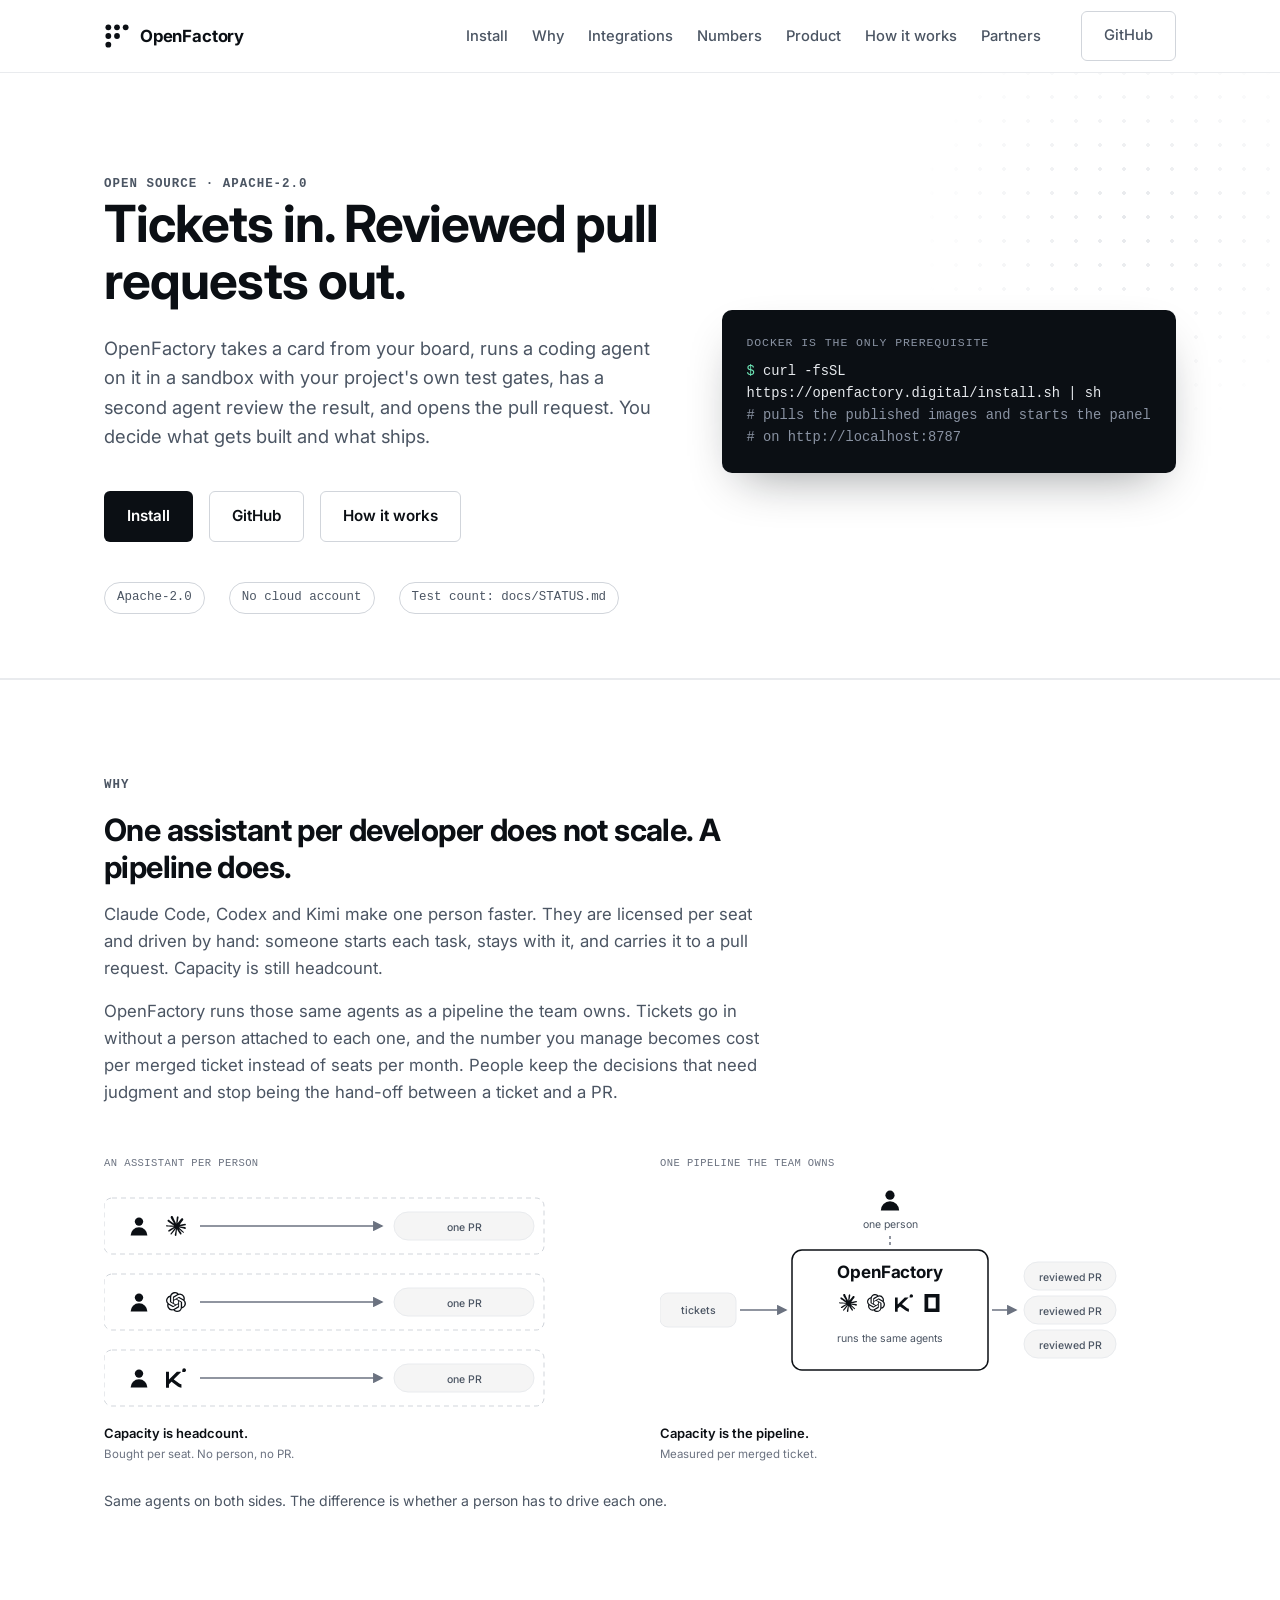
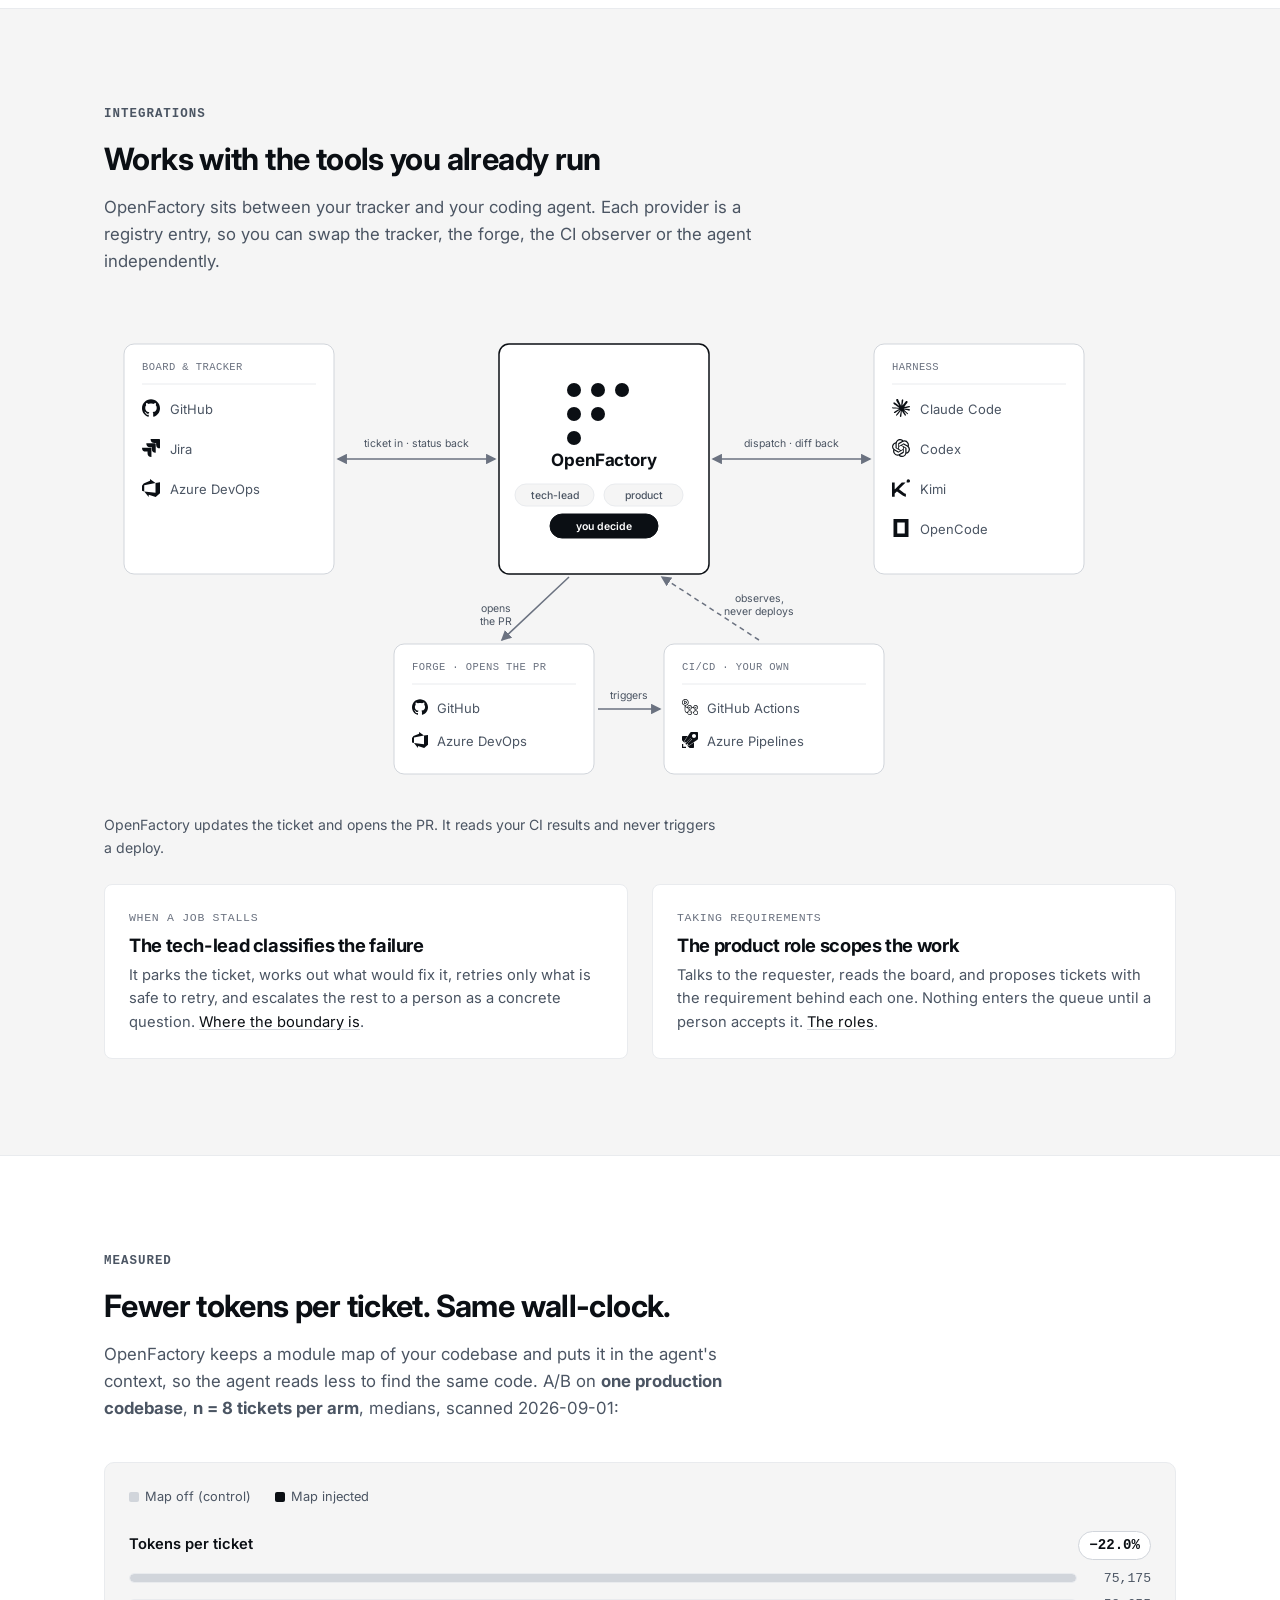
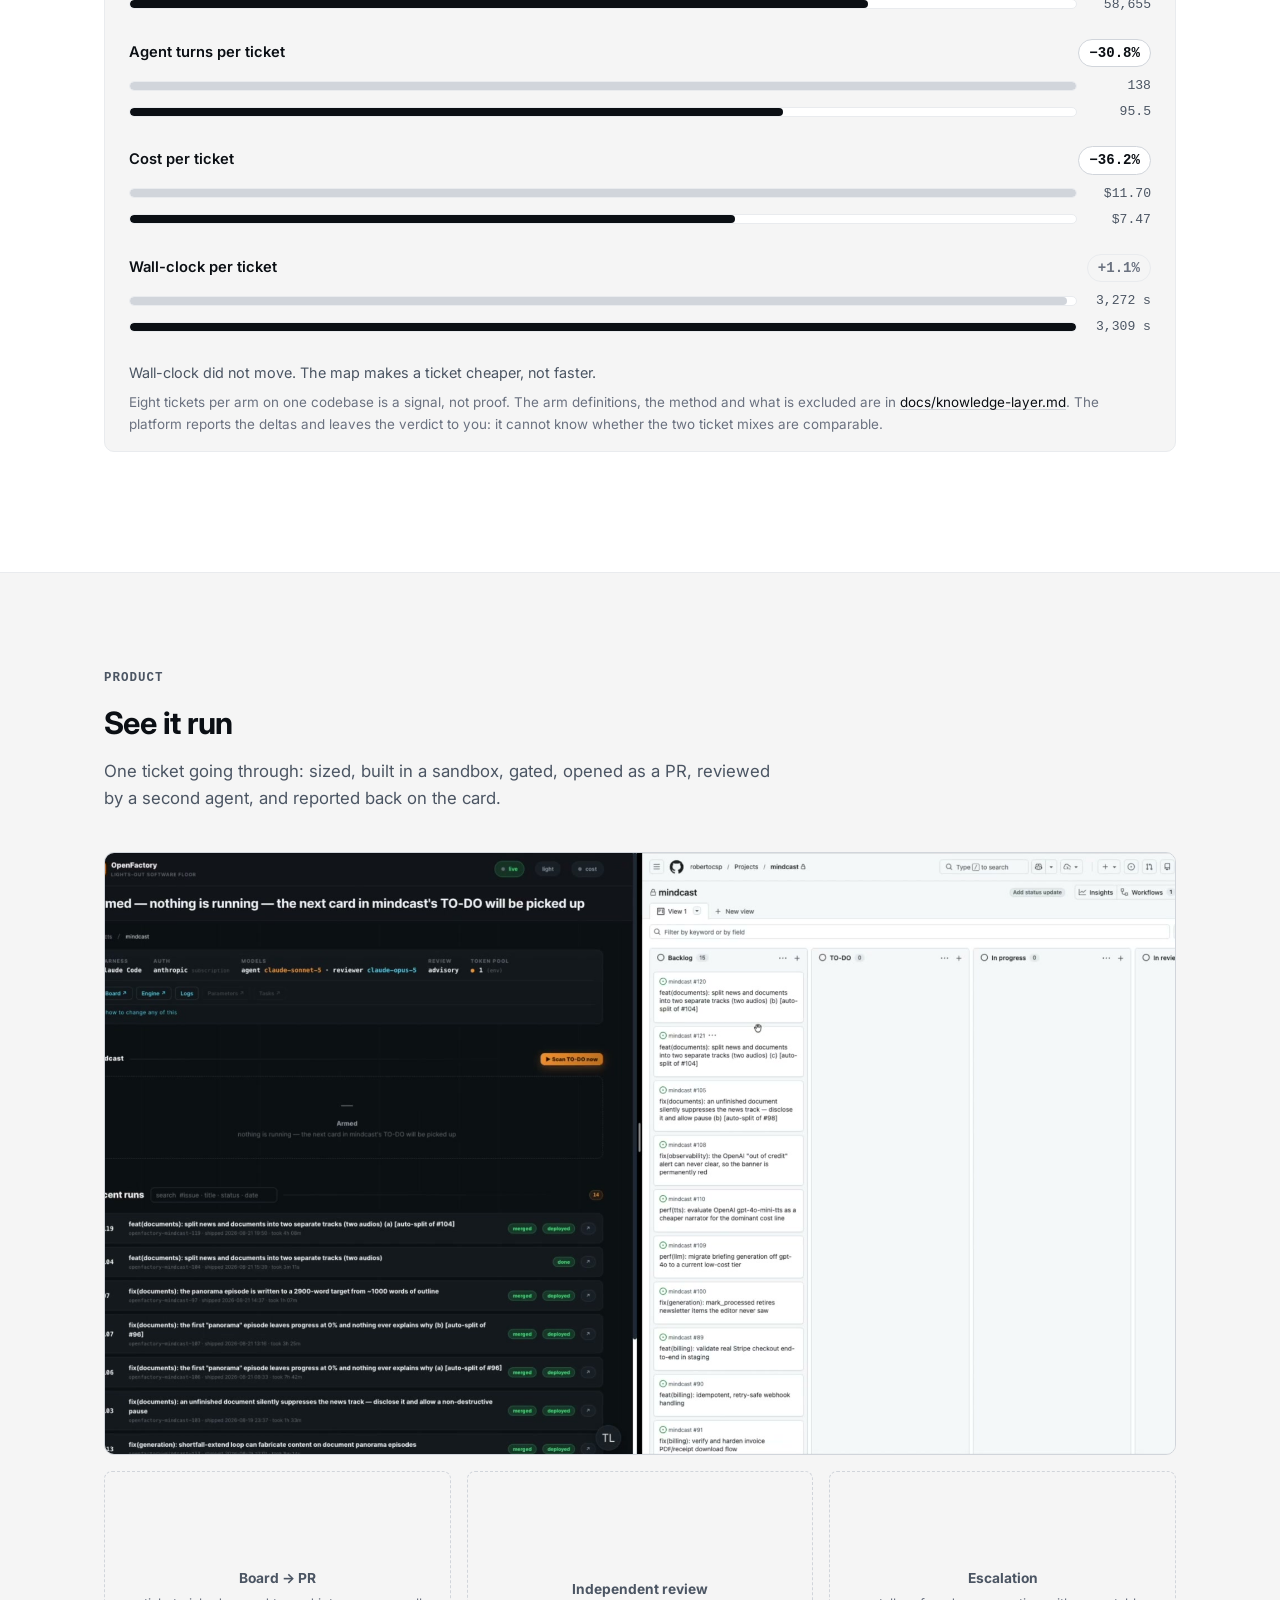
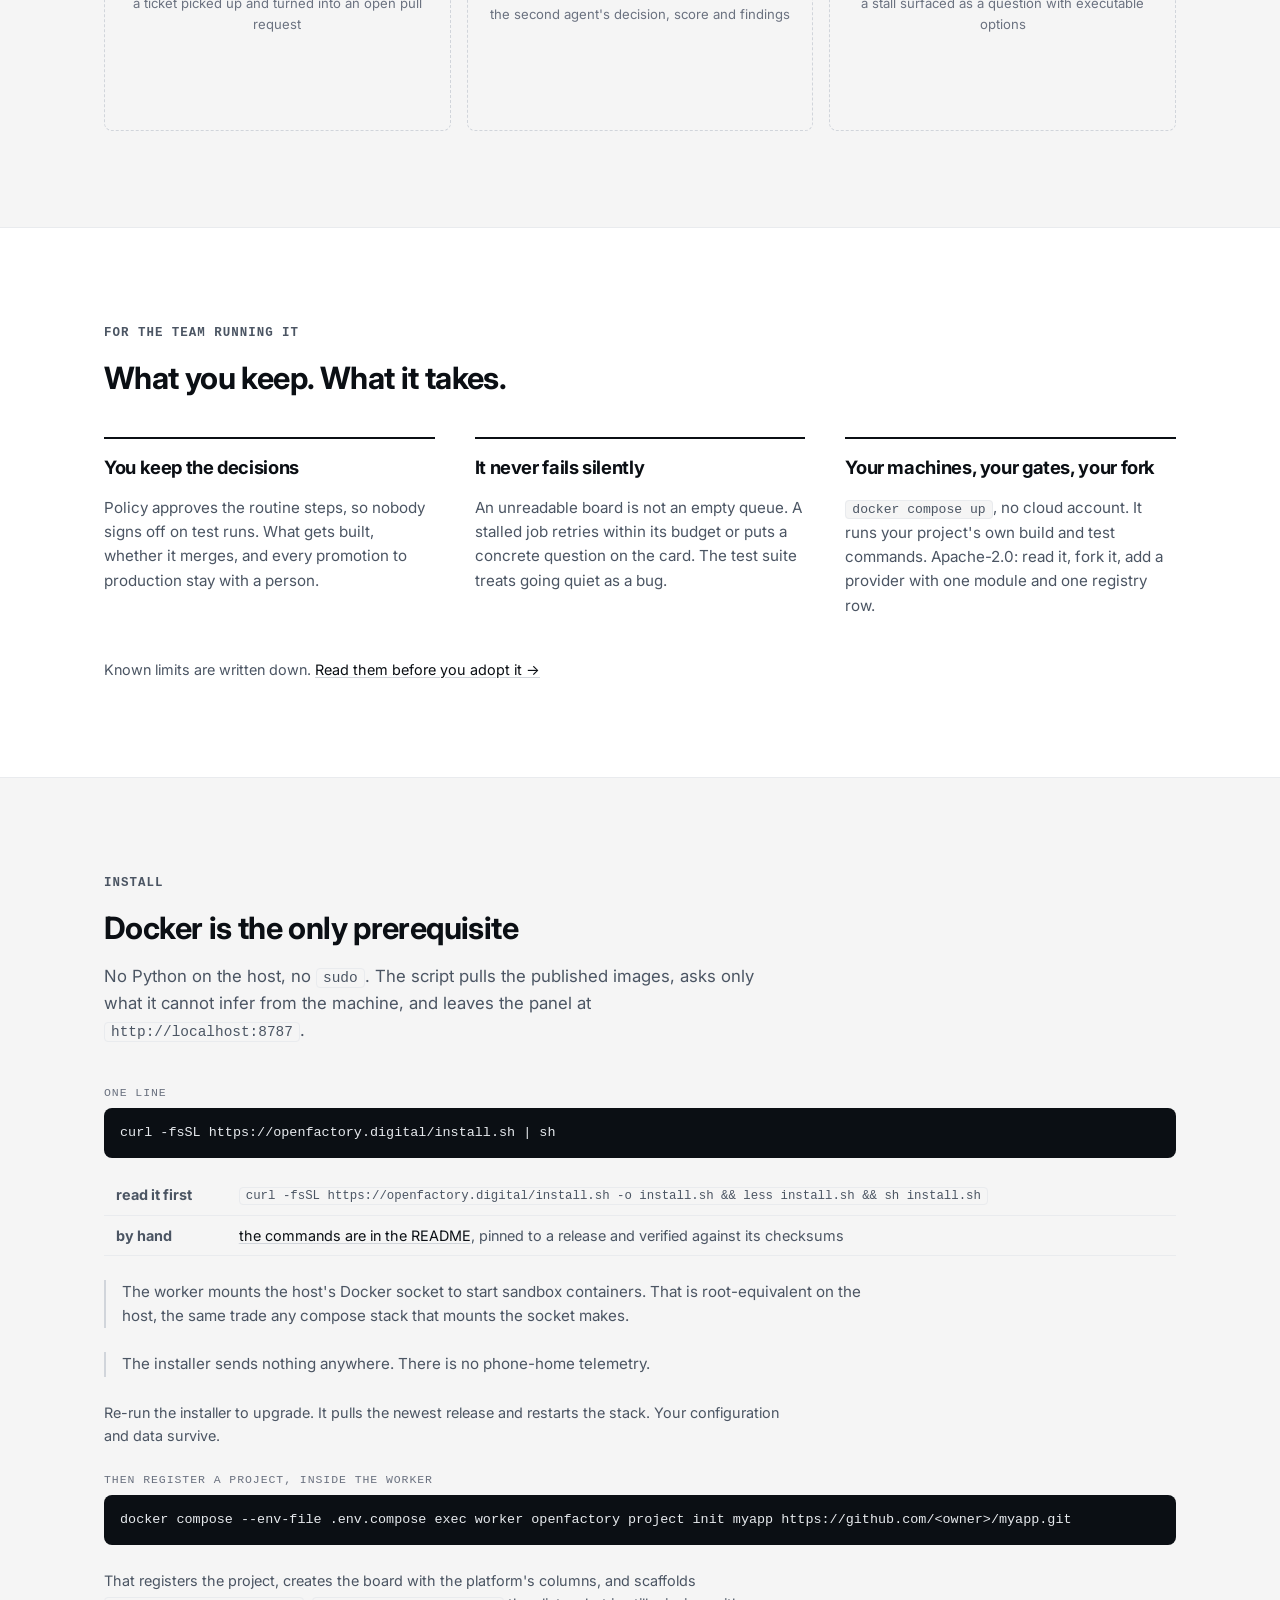
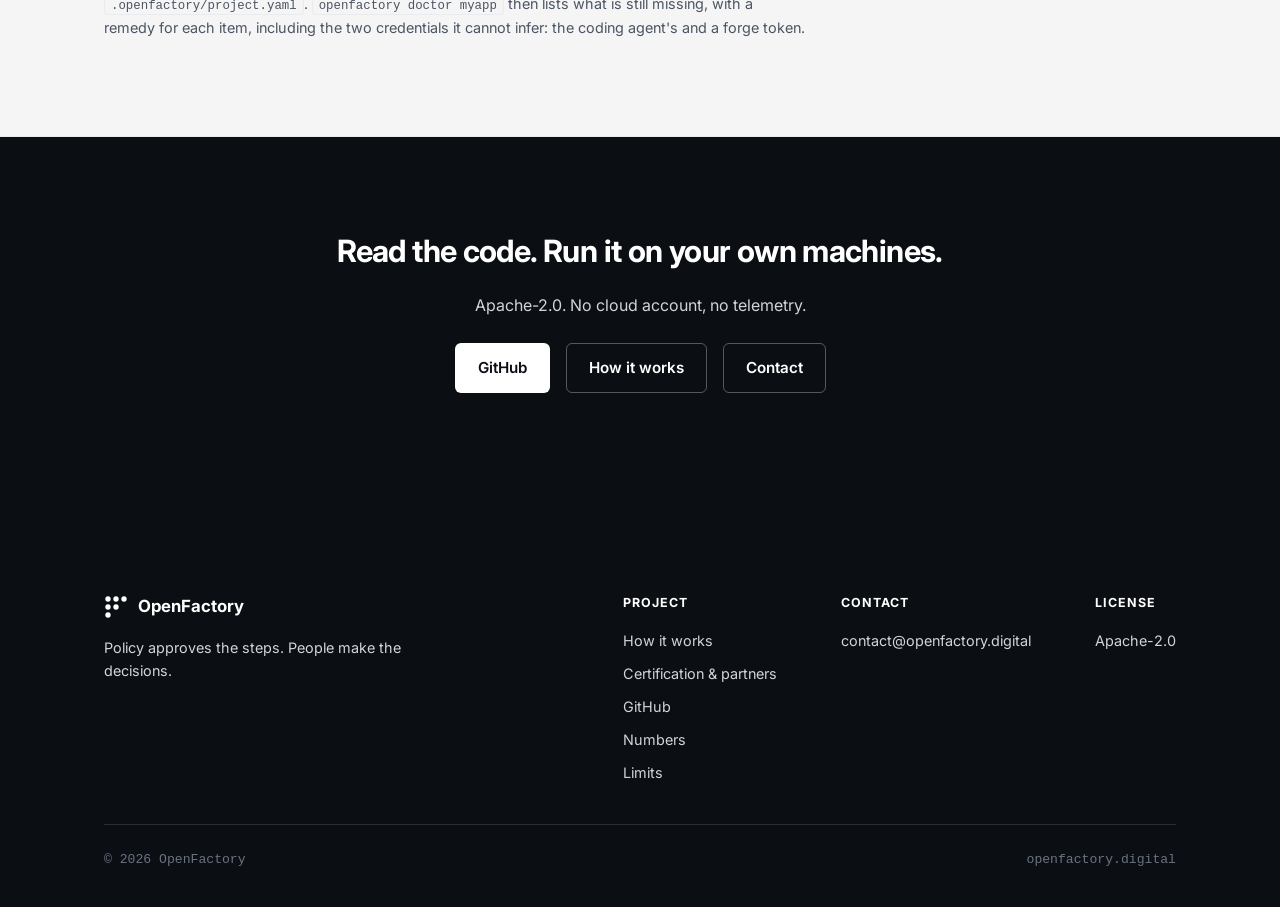
==== index.html @ 80055de9 "Add the certification and partners page A third static page, partners.html, describing the OpenFacto" ====
<!DOCTYPE html>
<html lang="en">
<head>
  <meta charset="UTF-8">
  <meta name="viewport" content="width=device-width, initial-scale=1.0">
  <title>OpenFactory: tickets in, reviewed pull requests out</title>
  <meta name="description" content="Open-source software factory. It takes tickets from GitHub, Jira or Azure DevOps, runs the coding agents you already use in a sandbox with your own test gates, and returns an independently reviewed pull request. Apache-2.0. Runs on your machines.">
  <meta name="theme-color" content="#0B0F14">

  <link rel="icon" type="image/png" sizes="32x32" href="/assets/favicons/favicon-32.png">
  <link rel="icon" type="image/png" sizes="16x16" href="/assets/favicons/favicon-16.png">
  <link rel="apple-touch-icon" href="/assets/favicons/app-icon-512.png">

  <meta property="og:type" content="website">
  <meta property="og:title" content="OpenFactory: tickets in, reviewed pull requests out">
  <meta property="og:description" content="Open-source software factory. It takes tickets from GitHub, Jira or Azure DevOps, runs the coding agents you already use in a sandbox with your own test gates, and returns an independently reviewed pull request. Apache-2.0. Runs on your machines.">
  <meta property="og:image" content="/assets/logos/logo-horizontal.png">
  <meta property="og:url" content="https://openfactory.digital">
  <meta name="twitter:card" content="summary_large_image">

  <link rel="preconnect" href="https://fonts.googleapis.com">
  <link rel="preconnect" href="https://fonts.gstatic.com" crossorigin>
  <link href="https://fonts.googleapis.com/css2?family=Inter:wght@400;500;600;700&display=swap" rel="stylesheet">

  <link rel="stylesheet" href="/assets/css/style.css">
</head>
<body>

  <!-- Shared icon sprite: referenced by every diagram on this page. -->
  <svg style="display:none" aria-hidden="true">
    <defs>
      <symbol id="ic-github" viewBox="0 0 24 24"><path d="M12 .297c-6.63 0-12 5.373-12 12 0 5.303 3.438 9.8 8.205 11.385.6.113.82-.258.82-.577 0-.285-.01-1.04-.015-2.04-3.338.724-4.042-1.61-4.042-1.61C4.422 18.07 3.633 17.7 3.633 17.7c-1.087-.744.084-.729.084-.729 1.205.084 1.838 1.236 1.838 1.236 1.07 1.835 2.809 1.305 3.495.998.108-.776.417-1.305.76-1.605-2.665-.3-5.466-1.332-5.466-5.93 0-1.31.465-2.38 1.235-3.22-.135-.303-.54-1.523.105-3.176 0 0 1.005-.322 3.3 1.23.96-.267 1.98-.399 3-.405 1.02.006 2.04.138 3 .405 2.28-1.552 3.285-1.23 3.285-1.23.645 1.653.24 2.873.12 3.176.765.84 1.23 1.91 1.23 3.22 0 4.61-2.805 5.625-5.475 5.92.42.36.81 1.096.81 2.22 0 1.606-.015 2.896-.015 3.286 0 .315.21.69.825.57C20.565 22.092 24 17.592 24 12.297c0-6.627-5.373-12-12-12"/></symbol>
      <symbol id="ic-jira" viewBox="0 0 24 24"><path d="M11.571 11.513H0a5.218 5.218 0 0 0 5.232 5.215h2.13v2.057A5.215 5.215 0 0 0 12.575 24V12.518a1.005 1.005 0 0 0-1.005-1.005zm5.723-5.756H5.736a5.215 5.215 0 0 0 5.215 5.214h2.129v2.058a5.218 5.218 0 0 0 5.215 5.214V6.758a1.001 1.001 0 0 0-1.001-1.001zM23.013 0H11.455a5.215 5.215 0 0 0 5.215 5.215h2.129v2.057A5.215 5.215 0 0 0 24 12.483V1.005A1.001 1.001 0 0 0 23.013 0Z"/></symbol>
      <symbol id="ic-azuredevops" viewBox="0 0 24 24"><path d="M0 8.877L2.247 5.91l8.405-3.416V.022l7.37 5.393L2.966 8.338v8.225L0 15.707zm24-4.45v14.651l-5.753 4.9-9.303-3.057v3.056l-5.978-7.416 15.057 1.798V5.415z"/></symbol>
      <symbol id="ic-githubactions" viewBox="0 0 24 24"><path d="M10.984 13.836a.5.5 0 0 1-.353-.146l-.745-.743a.5.5 0 1 1 .706-.708l.392.391 1.181-1.18a.5.5 0 0 1 .708.707l-1.535 1.533a.504.504 0 0 1-.354.146zm9.353-.147l1.534-1.532a.5.5 0 0 0-.707-.707l-1.181 1.18-.392-.391a.5.5 0 1 0-.706.708l.746.743a.497.497 0 0 0 .706-.001zM4.527 7.452l2.557-1.585A1 1 0 0 0 7.09 4.17L4.533 2.56A1 1 0 0 0 3 3.406v3.196a1.001 1.001 0 0 0 1.527.85zm2.03-2.436L4 6.602V3.406l2.557 1.61zM24 12.5c0 1.93-1.57 3.5-3.5 3.5a3.503 3.503 0 0 1-3.46-3h-2.08a3.503 3.503 0 0 1-3.46 3 3.502 3.502 0 0 1-3.46-3h-.558c-.972 0-1.85-.399-2.482-1.042V17c0 1.654 1.346 3 3 3h.04c.244-1.693 1.7-3 3.46-3 1.93 0 3.5 1.57 3.5 3.5S13.43 24 11.5 24a3.502 3.502 0 0 1-3.46-3H8c-2.206 0-4-1.794-4-4V9.899A5.008 5.008 0 0 1 0 5c0-2.757 2.243-5 5-5s5 2.243 5 5a5.005 5.005 0 0 1-4.952 4.998A2.482 2.482 0 0 0 7.482 12h.558c.244-1.693 1.7-3 3.46-3a3.502 3.502 0 0 1 3.46 3h2.08a3.503 3.503 0 0 1 3.46-3c1.93 0 3.5 1.57 3.5 3.5zm-15 8c0 1.378 1.122 2.5 2.5 2.5s2.5-1.122 2.5-2.5-1.122-2.5-2.5-2.5S9 19.122 9 20.5zM5 9c2.206 0 4-1.794 4-4S7.206 1 5 1 1 2.794 1 5s1.794 4 4 4zm9 3.5c0-1.378-1.122-2.5-2.5-2.5S9 11.122 9 12.5s1.122 2.5 2.5 2.5 2.5-1.122 2.5-2.5zm9 0c0-1.378-1.122-2.5-2.5-2.5S18 11.122 18 12.5s1.122 2.5 2.5 2.5 2.5-1.122 2.5-2.5zm-13 8a.5.5 0 1 0 1 0 .5.5 0 0 0-1 0zm2 0a.5.5 0 1 0 1 0 .5.5 0 0 0-1 0zm12 0c0 1.93-1.57 3.5-3.5 3.5a3.503 3.503 0 0 1-3.46-3.002c-.007.001-.013.005-.021.005l-.506.017h-.017a.5.5 0 0 1-.016-.999l.506-.017c.018-.002.035.006.052.007A3.503 3.503 0 0 1 20.5 17c1.93 0 3.5 1.57 3.5 3.5zm-1 0c0-1.378-1.122-2.5-2.5-2.5S18 19.122 18 20.5s1.122 2.5 2.5 2.5 2.5-1.122 2.5-2.5z"/></symbol>
      <symbol id="ic-azurepipelines" viewBox="0 0 24 24"><path d="M1.7997 22.1998h4.2001V24H.0004v-6.0002h1.7993v4.2zM12.6229 9.8975l-7.6353 7.6353 1.4792 1.4792 7.6345-7.6362-1.4784-1.4783zM4.365 15.1793l-.391-.3908c-.5042-.5042-.5828-1.3004-.1869-1.8934l4.6036-6.8958H.9979c-.5513.0014-.9975.4487-.9975 1v5.5002l3.5021 3.6036.8625-.9238zM23.9996.9999v8.9306a2 2 0 0 1-.8893 1.6632l-12.2834 8.2005a.9999.9999 0 0 1-1.2622-.1246L8.04 18.1457c.3313-.3313 6.4656-6.4672 6.7684-6.7698l-2.1855-2.1855L5.8533 15.96l-1.5258-1.525a1.0001 1.0001 0 0 1-.1246-1.2623L12.4034.8893A2 2 0 0 1 14.0666 0h8.9331c.5522 0 .9999.4477.9999.9999zm-2.9997 5.0003c0-1.6567-1.343-2.9997-2.9997-2.9997s-2.9997 1.343-2.9997 2.9997 1.343 2.9997 2.9997 2.9997 2.9997-1.343 2.9997-2.9997zM10.272 20.4625c-.4008 0-.7776-.156-1.0609-.4392l-.368-.3679-.8435.8417 3.4996 3.4996h5.5003c.5522 0 .9999-.4477.9999-.9999v-7.3899L11.1045 20.21a1.4944 1.4944 0 0 1-.8325.2525z"/></symbol>
      <symbol id="ic-claude" viewBox="0 0 24 24"><path d="m4.7144 15.9555 4.7174-2.6471.079-.2307-.079-.1275h-.2307l-.7893-.0486-2.6956-.0729-2.3375-.0971-2.2646-.1214-.5707-.1215-.5343-.7042.0546-.3522.4797-.3218.686.0608 1.5179.1032 2.2767.1578 1.6514.0972 2.4468.255h.3886l.0546-.1579-.1336-.0971-.1032-.0972L6.973 9.8356l-2.55-1.6879-1.3356-.9714-.7225-.4918-.3643-.4614-.1578-1.0078.6557-.7225.8803.0607.2246.0607.8925.686 1.9064 1.4754 2.4893 1.8336.3643.3035.1457-.1032.0182-.0728-.164-.2733-1.3539-2.4467-1.445-2.4893-.6435-1.032-.17-.6194c-.0607-.255-.1032-.4674-.1032-.7285L6.287.1335 6.6997 0l.9957.1336.419.3642.6192 1.4147 1.0018 2.2282 1.5543 3.0296.4553.8985.2429.8318.091.255h.1579v-.1457l.1275-1.706.2368-2.0947.2307-2.6957.0789-.7589.3764-.9107.7468-.4918.5828.2793.4797.686-.0668.4433-.2853 1.8517-.5586 2.9021-.3643 1.9429h.2125l.2429-.2429.9835-1.3053 1.6514-2.0643.7286-.8196.85-.9046.5464-.4311h1.0321l.759 1.1293-.34 1.1657-1.0625 1.3478-.8804 1.1414-1.2628 1.7-.7893 1.36.0729.1093.1882-.0183 2.8535-.607 1.5421-.2794 1.8396-.3157.8318.3886.091.3946-.3278.8075-1.967.4857-2.3072.4614-3.4364.8136-.0425.0304.0486.0607 1.5482.1457.6618.0364h1.621l3.0175.2247.7892.522.4736.6376-.079.4857-1.2142.6193-1.6393-.3886-3.825-.9107-1.3113-.3279h-.1822v.1093l1.0929 1.0686 2.0035 1.8092 2.5075 2.3314.1275.5768-.3218.4554-.34-.0486-2.2039-1.6575-.85-.7468-1.9246-1.621h-.1275v.17l.4432.6496 2.3436 3.5214.1214 1.0807-.17.3521-.6071.2125-.6679-.1214-1.3721-1.9246L14.38 17.959l-1.1414-1.9428-.1397.079-.674 7.2552-.3156.3703-.7286.2793-.6071-.4614-.3218-.7468.3218-1.4753.3886-1.9246.3157-1.53.2853-1.9004.17-.6314-.0121-.0425-.1397.0182-1.4328 1.9672-2.1796 2.9446-1.7243 1.8456-.4128.164-.7164-.3704.0667-.6618.4008-.5889 2.386-3.0357 1.4389-1.882.929-1.0868-.0062-.1579h-.0546l-6.3385 4.1164-1.1293.1457-.4857-.4554.0608-.7467.2307-.2429 1.9064-1.3114Z"/></symbol>
      <symbol id="ic-openai" viewBox="0 0 24 24"><path d="M22.2819 9.8211a5.9847 5.9847 0 0 0-.5157-4.9108 6.0462 6.0462 0 0 0-6.5098-2.9A6.0651 6.0651 0 0 0 4.9807 4.1818a5.9847 5.9847 0 0 0-3.9977 2.9 6.0462 6.0462 0 0 0 .7427 7.0966 5.98 5.98 0 0 0 .511 4.9107 6.051 6.051 0 0 0 6.5146 2.9001A5.9847 5.9847 0 0 0 13.2599 24a6.0557 6.0557 0 0 0 5.7718-4.2058 5.9894 5.9894 0 0 0 3.9977-2.9001 6.0557 6.0557 0 0 0-.7475-7.0729zm-9.022 12.6081a4.4755 4.4755 0 0 1-2.8764-1.0408l.1419-.0804 4.7783-2.7582a.7948.7948 0 0 0 .3927-.6813v-6.7369l2.02 1.1686a.071.071 0 0 1 .038.052v5.5826a4.504 4.504 0 0 1-4.4945 4.4944zm-9.6607-4.1254a4.4708 4.4708 0 0 1-.5346-3.0137l.142.0852 4.783 2.7582a.7712.7712 0 0 0 .7806 0l5.8428-3.3685v2.3324a.0804.0804 0 0 1-.0332.0615L9.74 19.9502a4.4992 4.4992 0 0 1-6.1408-1.6464zM2.3408 7.8956a4.485 4.485 0 0 1 2.3655-1.9728V11.6a.7664.7664 0 0 0 .3879.6765l5.8144 3.3543-2.0201 1.1685a.0757.0757 0 0 1-.071 0l-4.8303-2.7865A4.504 4.504 0 0 1 2.3408 7.872zm16.5963 3.8558L13.1038 8.364 15.1192 7.2a.0757.0757 0 0 1 .071 0l4.8303 2.7913a4.4944 4.4944 0 0 1-.6765 8.1042v-5.6772a.79.79 0 0 0-.407-.667zm2.0107-3.0231l-.142-.0852-4.7735-2.7818a.7759.7759 0 0 0-.7854 0L9.409 9.2297V6.8974a.0662.0662 0 0 1 .0284-.0615l4.8303-2.7866a4.4992 4.4992 0 0 1 6.6802 4.66zM8.3065 12.863l-2.02-1.1638a.0804.0804 0 0 1-.038-.0567V6.0742a4.4992 4.4992 0 0 1 7.3757-3.4537l-.142.0805L8.704 5.459a.7948.7948 0 0 0-.3927.6813zm1.0976-2.3654l2.602-1.4998 2.6069 1.4998v2.9994l-2.5974 1.4997-2.6067-1.4997Z"/></symbol>
      <symbol id="ic-kimi" viewBox="0 0 24 24"><path d="M21.765.351C22.998.351 24 1.353 24 2.586S22.998 4.82 21.765 4.82h-1.974c-.15 0-.26-.12-.26-.26V2.586A2.237 2.237 0 0 1 21.765.35M9.41 13.388l8.447-8.377c.16-.16.07-.471-.14-.471h-4.55s-.1.02-.14.06l-9.099 9.029c-.14.14-.35.02-.35-.21V4.81c0-.15-.1-.27-.221-.27H.22c-.12 0-.22.12-.22.27v18.57c0 .15.1.27.22.27h3.137c.12 0 .22-.12.22-.27v-3.79c0-.08.03-.16.08-.21l2.826-2.796c.07-.07.16-.08.241-.03l7.546 5.551a8.9 8.9 0 0 0 4.018 1.493c.12.01.23-.11.23-.27V19.76c0-.14-.08-.25-.19-.26a5.8 5.8 0 0 1-2.355-.942l-6.533-4.73c-.14-.09-.15-.32-.03-.441"/></symbol>
      <symbol id="ic-opencode" viewBox="0 0 24 24"><path d="M22 24H2V0h20zM17 4.8H7v14.4h10z"/></symbol>
      <symbol id="ic-person" viewBox="0 0 22 22"><circle cx="11" cy="6.6" r="4.2"/><path d="M2.6 20.6a8.4 8.4 0 0 1 16.8 0z"/></symbol>
    </defs>
  </svg>

  <header class="site-header">
    <div class="container">
      <a href="#top" class="brand">
        <img src="/assets/logos/icon.svg" alt="" width="26" height="26">
        <span>OpenFactory</span>
      </a>
      <button class="nav-toggle" id="navToggle" type="button" aria-label="Toggle menu" aria-expanded="false" aria-controls="siteNav">
        <span class="nav-toggle-bar"></span>
        <span class="nav-toggle-bar"></span>
        <span class="nav-toggle-bar"></span>
      </button>
      <nav class="site-nav" id="siteNav">
        <div class="nav-links">
          <ul>
            <li><a href="#install">Install</a></li>
            <li><a href="#capacity">Why</a></li>
            <li><a href="#integrations">Integrations</a></li>
            <li><a href="#numbers">Numbers</a></li>
            <li><a href="#product">Product</a></li>
            <li><a href="/how-it-works.html">How it works</a></li>
            <li><a href="/partners.html">Partners</a></li>
          </ul>
        </div>
        <div class="nav-cta">
          <a class="btn btn-secondary" href="https://github.com/Open-Factory-Digital/openfactory-core" target="_blank" rel="noopener">
            GitHub
          </a>
        </div>
      </nav>
    </div>
  </header>

  <main id="top">

    <!-- ============ HERO ============ -->
    <section class="hero">
      <div class="container hero-grid">
        <div class="hero-copy">
          <span class="eyebrow">Open source · Apache-2.0</span>
          <h1>Tickets in. Reviewed pull requests out.</h1>
          <div class="lede">
            <p>
              OpenFactory takes a card from your board, runs a coding agent on it in a sandbox
              with your project's own test gates, has a second agent review the result, and
              opens the pull request. You decide what gets built and what ships.
            </p>
          </div>
          <div class="hero-actions">
            <a class="btn btn-primary" href="#install">Install</a>
            <a class="btn btn-secondary" href="https://github.com/Open-Factory-Digital/openfactory-core" target="_blank" rel="noopener">
              GitHub
            </a>
            <a class="btn btn-secondary" href="/how-it-works.html">How it works</a>
          </div>
          <div class="hero-badges">
            <span class="badge">Apache-2.0</span>
            <span class="badge">No cloud account</span>
            <a class="badge" href="https://github.com/Open-Factory-Digital/openfactory-core/blob/main/docs/STATUS.md" target="_blank" rel="noopener">Test count: docs/STATUS.md</a>
          </div>
        </div>
        <div class="hero-media">
          <div class="terminal">
            <span class="label">Docker is the only prerequisite</span>
            <pre><span class="cmd">curl -fsSL https://openfactory.digital/install.sh | sh</span>
<span class="out"># pulls the published images and starts the panel
# on http://localhost:8787</span></pre>
          </div>
        </div>
      </div>
    </section>

    <!-- ============ WHY: per-seat assistants vs a pipeline ============ -->
    <section id="capacity">
      <div class="container">
        <div class="section-head">
          <span class="eyebrow">Why</span>
          <h2>One assistant per developer does not scale. A pipeline does.</h2>
          <p>
            Claude Code, Codex and Kimi make one person faster. They are licensed per seat and
            driven by hand: someone starts each task, stays with it, and carries it to a pull
            request. Capacity is still headcount.
          </p>
          <p>
            OpenFactory runs those same agents as a pipeline the team owns. Tickets go in without
            a person attached to each one, and the number you manage becomes cost per merged
            ticket instead of seats per month. People keep the decisions that need judgment and
            stop being the hand-off between a ticket and a PR.
          </p>
        </div>

        <div class="compare-grid">
          <div class="compare-panel">
            <svg viewBox="0 0 460 320" role="img"
                 aria-label="Three isolated lanes. Each has one person tied to one coding assistant producing one pull request, so capacity is headcount and it is bought by the seat.">
              <defs>
                <marker id="pa-arrow" viewBox="0 0 10 10" refX="8.5" refY="5" markerWidth="7" markerHeight="7" orient="auto-start-reverse">
                  <polygon class="dg-arrowhead" points="0,0 10,5 0,10"/>
                </marker>
              </defs>

              <text class="dg-eyebrow" x="0" y="20">AN ASSISTANT PER PERSON</text>

              <rect class="dg-box dg-lane" x="0" y="52" width="440" height="56" rx="8"/>
              <use href="#ic-person" x="24" y="69" width="22" height="22" class="dg-icon"/>
              <use href="#ic-claude" x="62" y="70" width="20" height="20" class="dg-icon"/>
              <line class="dg-line" x1="96" y1="80" x2="278" y2="80" marker-end="url(#pa-arrow)"/>
              <rect class="dg-pill" x="290" y="66" width="140" height="28" rx="14"/>
              <text class="dg-pill-text" x="360" y="84.5" text-anchor="middle">one PR</text>

              <rect class="dg-box dg-lane" x="0" y="128" width="440" height="56" rx="8"/>
              <use href="#ic-person" x="24" y="145" width="22" height="22" class="dg-icon"/>
              <use href="#ic-openai" x="62" y="146" width="20" height="20" class="dg-icon"/>
              <line class="dg-line" x1="96" y1="156" x2="278" y2="156" marker-end="url(#pa-arrow)"/>
              <rect class="dg-pill" x="290" y="142" width="140" height="28" rx="14"/>
              <text class="dg-pill-text" x="360" y="160.5" text-anchor="middle">one PR</text>

              <rect class="dg-box dg-lane" x="0" y="204" width="440" height="56" rx="8"/>
              <use href="#ic-person" x="24" y="221" width="22" height="22" class="dg-icon"/>
              <use href="#ic-kimi" x="62" y="222" width="20" height="20" class="dg-icon"/>
              <line class="dg-line" x1="96" y1="232" x2="278" y2="232" marker-end="url(#pa-arrow)"/>
              <rect class="dg-pill" x="290" y="218" width="140" height="28" rx="14"/>
              <text class="dg-pill-text" x="360" y="236.5" text-anchor="middle">one PR</text>

              <text class="dg-foot" x="0" y="292">Capacity is headcount.</text>
              <text class="dg-foot-sub" x="0" y="312">Bought per seat. No person, no PR.</text>
            </svg>
          </div>

          <div class="compare-panel">
            <svg viewBox="0 0 460 320" role="img"
                 aria-label="The same assistants sit inside a single OpenFactory pipeline that takes tickets in and puts reviewed pull requests out, with one person overseeing the whole pipeline and cost measured per merged ticket.">
              <defs>
                <marker id="pb-arrow" viewBox="0 0 10 10" refX="8.5" refY="5" markerWidth="7" markerHeight="7" orient="auto-start-reverse">
                  <polygon class="dg-arrowhead" points="0,0 10,5 0,10"/>
                </marker>
              </defs>

              <text class="dg-eyebrow" x="0" y="20">ONE PIPELINE THE TEAM OWNS</text>

              <use href="#ic-person" x="218" y="42" width="24" height="24" class="dg-icon"/>
              <text class="dg-line-label" x="230" y="82" text-anchor="middle">one person</text>
              <line class="dg-tether" x1="230" y1="90" x2="230" y2="102"/>

              <rect class="dg-pill" x="0" y="147" width="76" height="34" rx="8"/>
              <text class="dg-pill-text" x="38" y="168" text-anchor="middle">tickets</text>
              <line class="dg-line" x1="80" y1="164" x2="126" y2="164" marker-end="url(#pb-arrow)"/>

              <rect class="dg-box dg-box-hub" x="132" y="104" width="196" height="120" rx="10"/>
              <text class="dg-hub-title" x="230" y="132" text-anchor="middle">OpenFactory</text>
              <use href="#ic-claude" x="179" y="148" width="18" height="18" class="dg-icon"/>
              <use href="#ic-openai" x="207" y="148" width="18" height="18" class="dg-icon"/>
              <use href="#ic-kimi" x="235" y="148" width="18" height="18" class="dg-icon"/>
              <use href="#ic-opencode" x="263" y="148" width="18" height="18" class="dg-icon"/>
              <text class="dg-line-label" x="230" y="196" text-anchor="middle">runs the same agents</text>

              <line class="dg-line" x1="332" y1="164" x2="356" y2="164" marker-end="url(#pb-arrow)"/>
              <rect class="dg-pill" x="364" y="116" width="92" height="28" rx="14"/>
              <text class="dg-pill-text" x="410" y="134.5" text-anchor="middle">reviewed PR</text>
              <rect class="dg-pill" x="364" y="150" width="92" height="28" rx="14"/>
              <text class="dg-pill-text" x="410" y="168.5" text-anchor="middle">reviewed PR</text>
              <rect class="dg-pill" x="364" y="184" width="92" height="28" rx="14"/>
              <text class="dg-pill-text" x="410" y="202.5" text-anchor="middle">reviewed PR</text>

              <text class="dg-foot" x="0" y="292">Capacity is the pipeline.</text>
              <text class="dg-foot-sub" x="0" y="312">Measured per merged ticket.</text>
            </svg>
          </div>
        </div>

        <p class="compare-caption">
          Same agents on both sides. The difference is whether a person has to drive each one.
        </p>
      </div>
    </section>

    <!-- ============ INTEGRATIONS ============ -->
    <section id="integrations" class="section-muted">
      <div class="container">
        <div class="section-head">
          <span class="eyebrow">Integrations</span>
          <h2>Works with the tools you already run</h2>
          <p>
            OpenFactory sits between your tracker and your coding agent. Each provider is a
            registry entry, so you can swap the tracker, the forge, the CI observer or the agent
            independently.
          </p>
        </div>

        <figure class="diagram-figure">
          <div class="diagram-scroll">
            <svg width="1000" height="480" viewBox="0 0 1000 480" role="img"
                 aria-label="OpenFactory sits between the board (GitHub, Jira or Azure DevOps) and the harness (Claude Code, Codex, Kimi or OpenCode). It writes the PR to the client's forge, then only watches their CI/CD (GitHub Actions or Azure Pipelines) and never triggers a deploy.">
              <defs>
                <marker id="dg-arrow" viewBox="0 0 10 10" refX="8.5" refY="5" markerWidth="7" markerHeight="7" orient="auto-start-reverse">
                  <polygon class="dg-arrowhead" points="0,0 10,5 0,10"/>
                </marker>
              </defs>

              <!-- Board & tracker -->
              <rect class="dg-box" x="20" y="30" width="210" height="230" rx="10"/>
              <text class="dg-eyebrow" x="38" y="56">BOARD &amp; TRACKER</text>
              <line class="dg-hr" x1="38" y1="70" x2="212" y2="70"/>
              <use href="#ic-github" x="38" y="85" width="18" height="18" class="dg-icon"/>
              <text class="dg-row-label" x="66" y="100">GitHub</text>
              <use href="#ic-jira" x="38" y="125" width="18" height="18" class="dg-icon"/>
              <text class="dg-row-label" x="66" y="140">Jira</text>
              <use href="#ic-azuredevops" x="38" y="165" width="18" height="18" class="dg-icon"/>
              <text class="dg-row-label" x="66" y="180">Azure DevOps</text>

              <!-- OpenFactory hub -->
              <rect class="dg-box dg-box-hub" x="395" y="30" width="210" height="230" rx="10"/>
              <g class="dg-icon">
                <circle cx="470" cy="76" r="7"/><circle cx="494" cy="76" r="7"/><circle cx="518" cy="76" r="7"/>
                <circle cx="470" cy="100" r="7"/><circle cx="494" cy="100" r="7"/>
                <circle cx="470" cy="124" r="7"/>
              </g>
              <text class="dg-hub-title" x="500" y="152" text-anchor="middle">OpenFactory</text>
              <rect class="dg-pill" x="411" y="170" width="79" height="22" rx="11"/>
              <text class="dg-pill-text" x="450.5" y="184.5" text-anchor="middle">tech-lead</text>
              <rect class="dg-pill" x="500" y="170" width="79" height="22" rx="11"/>
              <text class="dg-pill-text" x="539.5" y="184.5" text-anchor="middle">product</text>
              <rect class="dg-pill dg-pill-human" x="446" y="200" width="108" height="24" rx="12"/>
              <text class="dg-pill-text dg-pill-human-text" x="500" y="215.5" text-anchor="middle">you decide</text>

              <!-- Harness -->
              <rect class="dg-box" x="770" y="30" width="210" height="230" rx="10"/>
              <text class="dg-eyebrow" x="788" y="56">HARNESS</text>
              <line class="dg-hr" x1="788" y1="70" x2="962" y2="70"/>
              <use href="#ic-claude" x="788" y="85" width="18" height="18" class="dg-icon"/>
              <text class="dg-row-label" x="816" y="100">Claude Code</text>
              <use href="#ic-openai" x="788" y="125" width="18" height="18" class="dg-icon"/>
              <text class="dg-row-label" x="816" y="140">Codex</text>
              <use href="#ic-kimi" x="788" y="165" width="18" height="18" class="dg-icon"/>
              <text class="dg-row-label" x="816" y="180">Kimi</text>
              <use href="#ic-opencode" x="788" y="205" width="18" height="18" class="dg-icon"/>
              <text class="dg-row-label" x="816" y="220">OpenCode</text>

              <!-- Forge -->
              <rect class="dg-box" x="290" y="330" width="200" height="130" rx="10"/>
              <text class="dg-eyebrow" x="308" y="356">FORGE · OPENS THE PR</text>
              <line class="dg-hr" x1="308" y1="370" x2="472" y2="370"/>
              <use href="#ic-github" x="308" y="385" width="16" height="16" class="dg-icon"/>
              <text class="dg-row-label" x="333" y="399">GitHub</text>
              <use href="#ic-azuredevops" x="308" y="418" width="16" height="16" class="dg-icon"/>
              <text class="dg-row-label" x="333" y="432">Azure DevOps</text>

              <!-- CI/CD -->
              <rect class="dg-box" x="560" y="330" width="220" height="130" rx="10"/>
              <text class="dg-eyebrow" x="578" y="356">CI/CD · YOUR OWN</text>
              <line class="dg-hr" x1="578" y1="370" x2="762" y2="370"/>
              <use href="#ic-githubactions" x="578" y="385" width="16" height="16" class="dg-icon"/>
              <text class="dg-row-label" x="603" y="399">GitHub Actions</text>
              <use href="#ic-azurepipelines" x="578" y="418" width="16" height="16" class="dg-icon"/>
              <text class="dg-row-label" x="603" y="432">Azure Pipelines</text>

              <!-- Arrows: board <-> hub -->
              <line class="dg-line" x1="234" y1="145" x2="391" y2="145" marker-start="url(#dg-arrow)" marker-end="url(#dg-arrow)"/>
              <text class="dg-line-label" x="312.5" y="133" text-anchor="middle">ticket in · status back</text>

              <!-- Arrows: hub <-> harness -->
              <line class="dg-line" x1="609" y1="145" x2="766" y2="145" marker-start="url(#dg-arrow)" marker-end="url(#dg-arrow)"/>
              <text class="dg-line-label" x="687.5" y="133" text-anchor="middle">dispatch · diff back</text>

              <!-- Arrow: hub -> forge -->
              <line class="dg-line" x1="465" y1="263" x2="398" y2="326" marker-end="url(#dg-arrow)"/>
              <text class="dg-line-label" x="392" y="298" text-anchor="middle">opens</text>
              <text class="dg-line-label" x="392" y="311" text-anchor="middle">the PR</text>

              <!-- Arrow: forge -> ci/cd -->
              <line class="dg-line" x1="494" y1="395" x2="556" y2="395" marker-end="url(#dg-arrow)"/>
              <text class="dg-line-label" x="525" y="385" text-anchor="middle">triggers</text>

              <!-- Arrow: ci/cd -> hub (observe only, dashed) -->
              <line class="dg-line-observe" x1="655" y1="326" x2="558" y2="263" marker-end="url(#dg-arrow)"/>
              <text class="dg-line-label" x="655" y="288" text-anchor="middle">observes,</text>
              <text class="dg-line-label" x="655" y="301" text-anchor="middle">never deploys</text>
            </svg>
          </div>
          <figcaption>
            OpenFactory updates the ticket and opens the PR. It reads your CI results and never
            triggers a deploy.
          </figcaption>
        </figure>

        <div class="pipeline-branches">
          <div class="branch-card">
            <span class="branch-tag">when a job stalls</span>
            <h3>The tech-lead classifies the failure</h3>
            <p>
              It parks the ticket, works out what would fix it, retries only what is safe to
              retry, and escalates the rest to a person as a concrete question.
              <a href="/how-it-works.html#autonomy">Where the boundary is</a>.
            </p>
          </div>
          <div class="branch-card">
            <span class="branch-tag">taking requirements</span>
            <h3>The product role scopes the work</h3>
            <p>
              Talks to the requester, reads the board, and proposes tickets with the requirement
              behind each one. Nothing enters the queue until a person accepts it.
              <a href="/how-it-works.html#roles">The roles</a>.
            </p>
          </div>
        </div>
      </div>
    </section>

    <!-- ============ NUMBERS: the knowledge-map A/B ============ -->
    <!-- SOURCES (openfactory-core, public tree):
         · arm names `off` / `injected`: docs/knowledge-layer.md:578-582
         · tokens as the headline measure, not cost: openfactory/api/metrics_view.py:151-155
         · medians rather than means: openfactory/api/metrics_view.py:135-136
         · no verdict computed by the readout: openfactory/api/metrics_view.py:157-160
         · one repository, do not generalise: docs/knowledge-layer.md:600-603
         · on by default since 2026-08-02: contracts/manifest.py:244, docs/adr/0035
         · the four medians: live metrics table scanned 2026-09-01, n = 8 per arm.
           docs/knowledge-layer.md carries the method; plan 03 C1 adds the table itself. -->
    <section id="numbers">
      <div class="container">
        <div class="section-head">
          <span class="eyebrow">Measured</span>
          <h2>Fewer tokens per ticket. Same wall-clock.</h2>
          <p>
            OpenFactory keeps a module map of your codebase and puts it in the agent's context,
            so the agent reads less to find the same code. A/B on <strong>one production
            codebase</strong>, <strong>n&nbsp;=&nbsp;8 tickets per arm</strong>, medians, scanned
            2026-09-01:
          </p>
        </div>

        <div class="token-compare">
          <div class="token-compare-legend">
            <span class="legend-item"><span class="legend-swatch legend-without"></span>Map off (control)</span>
            <span class="legend-item"><span class="legend-swatch legend-with"></span>Map injected</span>
          </div>

          <div class="token-metric">
            <div class="token-metric-head">
              <span class="token-metric-name">Tokens per ticket</span>
              <span class="token-delta">−22.0%</span>
            </div>
            <div class="token-bar-row">
              <div class="token-bar-track"><div class="token-bar-fill fill-without" style="width:100%"></div></div>
              <span class="token-bar-value">75,175</span>
            </div>
            <div class="token-bar-row">
              <div class="token-bar-track"><div class="token-bar-fill fill-with" style="width:78%"></div></div>
              <span class="token-bar-value">58,655</span>
            </div>
          </div>

          <div class="token-metric">
            <div class="token-metric-head">
              <span class="token-metric-name">Agent turns per ticket</span>
              <span class="token-delta">−30.8%</span>
            </div>
            <div class="token-bar-row">
              <div class="token-bar-track"><div class="token-bar-fill fill-without" style="width:100%"></div></div>
              <span class="token-bar-value">138</span>
            </div>
            <div class="token-bar-row">
              <div class="token-bar-track"><div class="token-bar-fill fill-with" style="width:69%"></div></div>
              <span class="token-bar-value">95.5</span>
            </div>
          </div>

          <!-- BEGIN cost-per-ticket (plan 03 Q1 — deletable as a unit) -->
          <!-- The only absolute currency figures on the site. To withdraw them, delete everything
               between the BEGIN and END sentinels; the page stays correct with three metrics. -->
          <div class="token-metric">
            <div class="token-metric-head">
              <span class="token-metric-name">Cost per ticket</span>
              <span class="token-delta">−36.2%</span>
            </div>
            <div class="token-bar-row">
              <div class="token-bar-track"><div class="token-bar-fill fill-without" style="width:100%"></div></div>
              <span class="token-bar-value">$11.70</span>
            </div>
            <div class="token-bar-row">
              <div class="token-bar-track"><div class="token-bar-fill fill-with" style="width:64%"></div></div>
              <span class="token-bar-value">$7.47</span>
            </div>
          </div>
          <!-- END cost-per-ticket -->

          <!-- Wall-clock is the one row where the treatment bar is longer, so the bars are
               normalised to the larger value (3,309 s = 100%). -->
          <div class="token-metric">
            <div class="token-metric-head">
              <span class="token-metric-name">Wall-clock per ticket</span>
              <span class="token-delta token-delta-null">+1.1%</span>
            </div>
            <div class="token-bar-row">
              <div class="token-bar-track"><div class="token-bar-fill fill-without" style="width:99%"></div></div>
              <span class="token-bar-value">3,272 s</span>
            </div>
            <div class="token-bar-row">
              <div class="token-bar-track"><div class="token-bar-fill fill-with" style="width:100%"></div></div>
              <span class="token-bar-value">3,309 s</span>
            </div>
          </div>

          <p class="token-compare-null">
            Wall-clock did not move. The map makes a ticket cheaper, not faster.
          </p>

          <p class="token-compare-caveat">
            Eight tickets per arm on one codebase is a signal, not proof. The arm definitions,
            the method and what is excluded are in
            <a href="https://github.com/Open-Factory-Digital/openfactory-core/blob/main/docs/knowledge-layer.md" target="_blank" rel="noopener">docs/knowledge-layer.md</a>.
            The platform reports the deltas and leaves the verdict to you: it cannot know whether
            the two ticket mixes are comparable.
          </p>
        </div>
      </div>
    </section>

    <!-- ============ PRODUCT: video + screenshots ============ -->
    <section id="product" class="section-muted">
      <div class="container">
        <div class="section-head">
          <span class="eyebrow">Product</span>
          <h2>See it run</h2>
          <p>
            One ticket going through: sized, built in a sandbox, gated, opened as a PR, reviewed by
            a second agent, and reported back on the card.
          </p>
        </div>

        <div class="media-video">
          <video class="media-video-motion" autoplay muted loop playsinline preload="auto" poster="assets/videos/openfactory-poster.jpg">
            <source src="assets/videos/openfactory.mp4" type="video/mp4">
          </video>
          <img class="media-video-static" src="assets/videos/openfactory-poster.jpg" alt="OpenFactory dashboard and pipeline board">
        </div>

        <div class="screenshot-grid">
          <!-- Replace each placeholder with <img src="..." alt="..."> once screenshots are ready. -->
          <div class="screenshot-placeholder">
            <span class="placeholder-label"><strong>Board → PR</strong>a ticket picked up and turned into an open pull request</span>
          </div>
          <div class="screenshot-placeholder">
            <span class="placeholder-label"><strong>Independent review</strong>the second agent's decision, score and findings</span>
          </div>
          <div class="screenshot-placeholder">
            <span class="placeholder-label"><strong>Escalation</strong>a stall surfaced as a question with executable options</span>
          </div>
        </div>
      </div>
    </section>

    <!-- ============ FOR THE TEAM RUNNING IT ============ -->
    <section id="for-developers">
      <div class="container">
        <div class="section-head">
          <span class="eyebrow">For the team running it</span>
          <h2>What you keep. What it takes.</h2>
        </div>

        <div class="feature-grid">
          <div class="feature">
            <h3>You keep the decisions</h3>
            <p>
              Policy approves the routine steps, so nobody signs off on test runs. What gets
              built, whether it merges, and every promotion to production stay with a person.
            </p>
          </div>

          <div class="feature">
            <h3>It never fails silently</h3>
            <p>
              An unreadable board is not an empty queue. A stalled job retries within its budget
              or puts a concrete question on the card. The test suite treats going quiet as a
              bug.
            </p>
          </div>

          <div class="feature">
            <h3>Your machines, your gates, your fork</h3>
            <p>
              <code>docker compose up</code>, no cloud account. It runs your project's own build
              and test commands. Apache-2.0: read it, fork it, add a provider with one module and
              one registry row.
            </p>
          </div>
        </div>

        <p class="dev-footnote">
          Known limits are written down.
          <a href="/how-it-works.html#limits">Read them before you adopt it →</a>
        </p>
      </div>
    </section>

    <!-- ============ INSTALL ============ -->
    <!-- The one-liner is the same string as openfactory-core's README install block. Edit the
         README first, then mirror it here. -->
    <section id="install" class="section-muted">
      <div class="container">
        <div class="section-head">
          <span class="eyebrow">Install</span>
          <h2>Docker is the only prerequisite</h2>
          <p>
            No Python on the host, no <code>sudo</code>. The script pulls the published images,
            asks only what it cannot infer from the machine, and leaves the panel at
            <code>http://localhost:8787</code>.
          </p>
        </div>

        <div class="code-block">
          <span class="label">One line</span>
          <pre>curl -fsSL https://openfactory.digital/install.sh | sh</pre>
        </div>

        <div class="table-scroll">
          <table class="install-table">
            <tbody>
              <tr>
                <td><strong>read it first</strong></td>
                <td><code>curl -fsSL https://openfactory.digital/install.sh -o install.sh &amp;&amp; less install.sh &amp;&amp; sh install.sh</code></td>
              </tr>
              <tr>
                <td><strong>by hand</strong></td>
                <td>
                  <a href="https://github.com/Open-Factory-Digital/openfactory-core#install" target="_blank" rel="noopener">the commands are in the README</a>,
                  pinned to a release and verified against its checksums
                </td>
              </tr>
            </tbody>
          </table>
        </div>

        <p class="install-note">
          The worker mounts the host's Docker socket to start sandbox containers. That is
          root-equivalent on the host, the same trade any compose stack that mounts the socket
          makes.
        </p>
        <p class="install-note">
          The installer sends nothing anywhere. There is no phone-home telemetry.
        </p>

        <p class="install-after">
          Re-run the installer to upgrade. It pulls the newest release and restarts the stack.
          Your configuration and data survive.
        </p>

        <div class="code-block">
          <span class="label">Then register a project, inside the worker</span>
          <pre>docker compose --env-file .env.compose exec worker openfactory project init myapp https://github.com/&lt;owner&gt;/myapp.git</pre>
        </div>
        <p class="install-after">
          That registers the project, creates the board with the platform's columns, and
          scaffolds <code>.openfactory/project.yaml</code>.
          <code>openfactory doctor myapp</code> then lists what is still missing, with a remedy
          for each item, including the two credentials it cannot infer: the coding agent's and a
          forge token.
        </p>
      </div>
    </section>

    <!-- ============ CTA ============ -->
    <section class="cta-band">
      <div class="container">
        <h2>Read the code. Run it on your own machines.</h2>
        <p>Apache-2.0. No cloud account, no telemetry.</p>
        <div class="hero-actions">
          <a class="btn btn-primary" href="https://github.com/Open-Factory-Digital/openfactory-core" target="_blank" rel="noopener">
            GitHub
          </a>
          <a class="btn btn-secondary" href="/how-it-works.html">How it works</a>
          <a class="btn btn-secondary" href="mailto:contact@openfactory.digital">Contact</a>
        </div>
      </div>
    </section>

  </main>

  <footer class="site-footer">
    <div class="container">
      <div class="footer-grid">
        <div>
          <a href="#top" class="footer-brand">
            <img src="/assets/logos/icon-white.svg" alt="" width="24" height="24">
            <span>OpenFactory</span>
          </a>
          <p class="footer-tagline">
            Policy approves the steps. People make the decisions.
          </p>
        </div>
        <div class="footer-links">
          <div class="footer-col">
            <h4>Project</h4>
            <ul>
              <li><a href="/how-it-works.html">How it works</a></li>
              <li><a href="/partners.html">Certification &amp; partners</a></li>
              <li><a href="https://github.com/Open-Factory-Digital/openfactory-core" target="_blank" rel="noopener">GitHub</a></li>
              <li><a href="#numbers">Numbers</a></li>
              <li><a href="/how-it-works.html#limits">Limits</a></li>
            </ul>
          </div>
          <div class="footer-col">
            <h4>Contact</h4>
            <ul>
              <li><a href="mailto:contact@openfactory.digital">contact@openfactory.digital</a></li>
            </ul>
          </div>
          <div class="footer-col">
            <h4>License</h4>
            <ul>
              <li>Apache-2.0</li>
            </ul>
          </div>
        </div>
      </div>
      <div class="footer-bottom">
        <span>© 2026 OpenFactory</span>
        <span>openfactory.digital</span>
      </div>
    </div>
  </footer>

  <script>
    (function () {
      var toggle = document.getElementById('navToggle');
      var nav = document.getElementById('siteNav');
      if (!toggle || !nav) return;

      function closeNav() {
        nav.classList.remove('is-open');
        toggle.setAttribute('aria-expanded', 'false');
      }

      toggle.addEventListener('click', function () {
        var isOpen = nav.classList.toggle('is-open');
        toggle.setAttribute('aria-expanded', isOpen ? 'true' : 'false');
      });

      nav.querySelectorAll('a').forEach(function (link) {
        link.addEventListener('click', closeNav);
      });

      window.addEventListener('resize', function () {
        if (window.innerWidth > 900) closeNav();
      });
    })();
  </script>
</body>
</html>
---- assets/css/style.css ----
/* OpenFactory — openfactory.digital
   Design system: near-black ink, white, three grays. Inter for text,
   a monospace stack for anything that is a literal command. No color
   beyond the brand's own — credibility here comes from precision, not decoration. */

:root {
  --ink: #0B0F14;
  --ink-soft: #1A2029;
  --white: #FFFFFF;
  --gray-100: #F5F5F5;
  --gray-200: #E9EBEE;
  --gray-300: #D1D5DB;
  --gray-500: #6B7280;
  --gray-600: #4B5563;

  --font-sans: "Inter", Arial, Helvetica, sans-serif;
  --font-mono: ui-monospace, "SF Mono", "Menlo", "Consolas", monospace;

  --max: 1120px;
  --space-1: 8px;
  --space-2: 16px;
  --space-3: 24px;
  --space-4: 40px;
  --space-5: 64px;
  --space-6: 96px;

  --radius: 6px;
}

* {
  box-sizing: border-box;
}

html {
  scroll-behavior: smooth;
}

body {
  margin: 0;
  font-family: var(--font-sans);
  color: var(--ink);
  background: var(--white);
  -webkit-font-smoothing: antialiased;
  text-rendering: optimizeLegibility;
  line-height: 1.6;
}

img {
  max-width: 100%;
  display: block;
}

a {
  color: inherit;
}

.container {
  max-width: var(--max);
  margin: 0 auto;
  padding: 0 var(--space-3);
}

/* ---------- Type scale ---------- */

h1, h2, h3, h4 {
  font-weight: 700;
  letter-spacing: -0.02em;
  margin: 0;
}

h1 { font-size: clamp(2.1rem, 4vw, 3.4rem); line-height: 1.12; }
h2 { font-size: clamp(1.5rem, 2.4vw, 2rem); line-height: 1.2; }
h3 { font-size: 1.15rem; line-height: 1.35; }

p {
  margin: 0;
}

.eyebrow {
  font-family: var(--font-mono);
  font-size: 0.78rem;
  font-weight: 600;
  letter-spacing: 0.08em;
  text-transform: uppercase;
  color: var(--gray-600);
}

.lede {
  font-size: 1.15rem;
  color: var(--gray-600);
  max-width: 62ch;
}

.lede p + p {
  margin-top: var(--space-2);
}

.section-head {
  max-width: 68ch;
  margin-bottom: var(--space-4);
}

.section-head .eyebrow {
  margin-bottom: var(--space-2);
  display: block;
}

.section-head p {
  margin-top: var(--space-2);
  color: var(--gray-600);
  font-size: 1.05rem;
}

/* ---------- Buttons ---------- */

.btn {
  display: inline-flex;
  align-items: center;
  gap: 8px;
  font-family: var(--font-sans);
  font-size: 0.95rem;
  font-weight: 600;
  text-decoration: none;
  padding: 12px 22px;
  border-radius: var(--radius);
  border: 1px solid transparent;
  transition: background-color 0.15s ease, border-color 0.15s ease, color 0.15s ease;
}

.btn-primary {
  background: var(--ink);
  color: var(--white);
}

.btn-primary:hover {
  background: var(--ink-soft);
}

.btn-secondary {
  background: transparent;
  color: var(--ink);
  border-color: var(--gray-300);
}

.btn-secondary:hover {
  border-color: var(--ink);
}

.btn svg { width: 16px; height: 16px; }

/* ---------- Header ---------- */

.site-header {
  position: sticky;
  top: 0;
  z-index: 20;
  background: rgba(255, 255, 255, 0.92);
  backdrop-filter: saturate(180%) blur(10px);
  border-bottom: 1px solid var(--gray-200);
}

.site-header .container {
  display: flex;
  align-items: center;
  justify-content: space-between;
  height: 72px;
}

.brand {
  display: flex;
  align-items: center;
  gap: 10px;
  text-decoration: none;
  font-weight: 700;
  font-size: 1.05rem;
  color: var(--ink);
  letter-spacing: -0.01em;
}

.brand img { width: 26px; height: 26px; }

.site-nav {
  display: flex;
  align-items: center;
  gap: var(--space-4);
}

.site-nav ul {
  list-style: none;
  display: flex;
  gap: var(--space-3);
  margin: 0;
  padding: 0;
}

.site-nav a {
  text-decoration: none;
  font-size: 0.92rem;
  font-weight: 500;
  color: var(--gray-600);
  transition: color 0.15s ease;
}

.site-nav a:hover {
  color: var(--ink);
}

.nav-links {
  display: flex;
}

.nav-cta {
  display: flex;
}

.nav-toggle {
  display: none;
  flex-direction: column;
  justify-content: center;
  align-items: center;
  gap: 5px;
  width: 36px;
  height: 36px;
  padding: 0;
  border: none;
  background: transparent;
  cursor: pointer;
}

.nav-toggle-bar {
  display: block;
  width: 20px;
  height: 2px;
  border-radius: 1px;
  background: var(--ink);
  transition: transform 0.2s ease, opacity 0.2s ease;
}

.nav-toggle[aria-expanded="true"] .nav-toggle-bar:nth-child(1) {
  transform: translateY(7px) rotate(45deg);
}

.nav-toggle[aria-expanded="true"] .nav-toggle-bar:nth-child(2) {
  opacity: 0;
}

.nav-toggle[aria-expanded="true"] .nav-toggle-bar:nth-child(3) {
  transform: translateY(-7px) rotate(-45deg);
}

/* ---------- Hero ---------- */

.hero {
  position: relative;
  padding: var(--space-6) 0 var(--space-5);
  overflow: hidden;
  border-bottom: 1px solid var(--gray-200);
}

.hero::before {
  content: "";
  position: absolute;
  top: -60px;
  right: -60px;
  width: 420px;
  height: 420px;
  background-image: radial-gradient(var(--gray-300) 1.6px, transparent 1.6px);
  background-size: 24px 24px;
  opacity: 0.55;
  -webkit-mask-image: radial-gradient(circle, black, transparent 72%);
  mask-image: radial-gradient(circle, black, transparent 72%);
}

.hero .container {
  position: relative;
}

.hero-grid {
  display: grid;
  grid-template-columns: 1.1fr 0.9fr;
  gap: var(--space-5);
  align-items: center;
}

.hero-copy .eyebrow {
  margin-bottom: var(--space-2);
}

.hero-copy h1 {
  margin-bottom: var(--space-3);
}

.hero-copy .lede {
  margin-bottom: var(--space-4);
}

.hero-actions {
  display: flex;
  gap: var(--space-2);
  flex-wrap: wrap;
  margin-bottom: var(--space-4);
}

.hero-badges {
  display: flex;
  gap: var(--space-3);
  flex-wrap: wrap;
}

.badge {
  font-family: var(--font-mono);
  font-size: 0.78rem;
  color: var(--gray-600);
  border: 1px solid var(--gray-300);
  border-radius: 999px;
  padding: 5px 12px;
}

/* A badge that is a link, not a claim. A test count typed here would be a number with a second
   home; docs/STATUS.md is its only one, so the badge points at it instead of repeating it. */
a.badge {
  text-decoration: none;
  transition: border-color 0.15s ease, color 0.15s ease;
}

a.badge:hover {
  border-color: var(--gray-500);
  color: var(--ink);
}

/* ---------- Terminal / code blocks ---------- */

.terminal {
  background: var(--ink);
  color: #E7EAEE;
  border-radius: 10px;
  padding: var(--space-3);
  font-family: var(--font-mono);
  font-size: 0.86rem;
  overflow-x: auto;
  box-shadow: 0 20px 50px -20px rgba(11, 15, 20, 0.45);
}

.terminal .label {
  display: block;
  color: #8A93A3;
  font-size: 0.72rem;
  text-transform: uppercase;
  letter-spacing: 0.08em;
  margin-bottom: var(--space-1);
}

.terminal pre {
  margin: 0;
  white-space: pre-wrap;
  word-break: break-word;
}

/* The prompt is decoration and must never land in the clipboard: these blocks carry the install
   one-liner, and a pasted "$ curl …" is a command that fails. Generated content is copied by
   some engines (Chromium has done so for years) and excluded by others; `user-select: none` is
   what makes the answer the same everywhere. */
.terminal .cmd::before {
  content: "$ ";
  color: #6EE7B7;
  user-select: none;
  -webkit-user-select: none;
}

.terminal .out {
  color: #8A93A3;
}

.code-block {
  margin: var(--space-2) 0 0;
}

.code-block .label {
  font-family: var(--font-mono);
  font-size: 0.72rem;
  text-transform: uppercase;
  letter-spacing: 0.08em;
  color: var(--gray-500);
  margin-bottom: 6px;
  display: block;
}

.code-block pre {
  background: var(--ink);
  color: #E7EAEE;
  border-radius: 8px;
  padding: 14px 16px;
  font-family: var(--font-mono);
  font-size: 0.84rem;
  overflow-x: auto;
  margin: 0;
}

.code-block pre .cmd::before {
  content: "$ ";
  color: #6EE7B7;
  user-select: none;
  -webkit-user-select: none;
}

/* ---------- Sections ---------- */

section {
  padding: var(--space-6) 0;
}

section + section {
  border-top: 1px solid var(--gray-200);
}

.section-muted {
  background: var(--gray-100);
}

/* The header is sticky and 72px tall, so a bare `#install` jump parks the heading underneath it.
   openfactory.digital/#install is a link people paste; it has to land on something readable. */
section[id] {
  scroll-margin-top: 88px;
}

/* ---------- Install block ---------- */

.install-table a {
  color: var(--ink);
  text-decoration: underline;
  text-decoration-color: var(--gray-300);
  text-underline-offset: 2px;
}

.install-table td:first-child {
  white-space: nowrap;
  color: var(--gray-600);
}

/* The "read it first" command is one long token; it breaks visually so the row fits, and a soft
   break puts no character in the clipboard — what is copied is still one line. */
.install-table td code {
  overflow-wrap: anywhere;
}

/* Carried word for word from the core README. Set apart the way the README sets them apart,
   because a reader who finds these on Hacker News first should find them here first too. */
.install-note {
  max-width: 78ch;
  margin: var(--space-3) 0 0;
  padding-left: var(--space-2);
  border-left: 2px solid var(--gray-300);
  color: var(--gray-600);
  font-size: 0.95rem;
}

.install-after {
  max-width: 78ch;
  margin-top: var(--space-3);
  font-size: 0.9rem;
  color: var(--gray-600);
}

#install .code-block {
  margin-top: var(--space-3);
}

/* The one-liner is 53 characters and a 320px phone gives a code block 272px of room: left to the
   default `.code-block` rules it would sit in a sideways scroller, i.e. the most important string
   on the page half-hidden on the device most likely to meet it first. Wrapping is what `.terminal
   pre` already does. A soft wrap puts no character into the selection, so the command still
   copies as one line — measured, not assumed. */
#install .code-block pre,
.cta-band .code-block pre {
  white-space: pre-wrap;
  overflow-wrap: anywhere;
}

/* ---------- Technical page intro (how-it-works.html) ---------- */

.tech-hero {
  padding: var(--space-5) 0 var(--space-4);
  border-bottom: 1px solid var(--gray-200);
}

.back-link {
  display: inline-block;
  margin-bottom: var(--space-3);
  font-size: 0.88rem;
  color: var(--gray-600);
  text-decoration: none;
}

.back-link:hover {
  color: var(--ink);
}

.tech-hero .eyebrow {
  display: block;
  margin-top: var(--space-2);
  margin-bottom: var(--space-2);
}

.tech-hero h1 {
  margin-bottom: var(--space-2);
}

.tech-hero .lede {
  max-width: 68ch;
}

/* ---------- Autonomy: the tech-lead's risk boundary ---------- */

.incident-box {
  background: var(--white);
  border: 1px solid var(--gray-300);
  border-left: 3px solid var(--ink);
  border-radius: 6px;
  padding: var(--space-3);
}

.incident-tag {
  display: block;
  font-family: var(--font-mono);
  font-size: 0.72rem;
  text-transform: uppercase;
  letter-spacing: 0.06em;
  color: var(--gray-500);
  margin-bottom: var(--space-2);
}

.incident-box p {
  color: var(--gray-600);
  font-size: 0.95rem;
}

.incident-box p + p {
  margin-top: var(--space-2);
}

.incident-box strong {
  color: var(--ink);
}

.autonomy-table td:first-child {
  white-space: nowrap;
}

.autonomy-cols {
  margin-top: var(--space-4);
}

.autonomy-cols h3 {
  margin-bottom: var(--space-2);
}

.never-list {
  list-style: none;
  margin: 0;
  padding: 0;
  display: grid;
  gap: 10px;
}

.never-list li {
  position: relative;
  padding-left: 18px;
  color: var(--gray-600);
  font-size: 0.95rem;
}

.never-list li::before {
  content: "";
  position: absolute;
  left: 0;
  top: 9px;
  width: 6px;
  height: 6px;
  border-radius: 50%;
  background: var(--ink);
}

.auth-strip {
  display: grid;
  grid-template-columns: repeat(3, 1fr);
  gap: 1px;
  background: var(--gray-200);
  border: 1px solid var(--gray-200);
  border-radius: var(--radius);
  overflow: hidden;
  margin-top: var(--space-4);
}

.auth-step {
  background: var(--white);
  padding: var(--space-3);
}

.auth-step-tag {
  display: inline-block;
  font-family: var(--font-mono);
  font-size: 0.72rem;
  text-transform: uppercase;
  letter-spacing: 0.06em;
  color: var(--ink);
  background: var(--gray-100);
  border-radius: 999px;
  padding: 3px 10px;
  margin-bottom: 10px;
}

.auth-step p {
  color: var(--gray-600);
  font-size: 0.88rem;
}

/* ---------- Product media (video + screenshots) ---------- */

.media-video {
  position: relative;
  width: 100%;
  aspect-ratio: 16 / 9;
  border-radius: 10px;
  background: var(--ink);
  border: 1px solid var(--gray-300);
  display: flex;
  align-items: center;
  justify-content: center;
  overflow: hidden;
}

.media-video.placeholder {
  background:
    radial-gradient(var(--ink-soft) 1.6px, transparent 1.6px) 0 0 / 22px 22px,
    var(--ink);
}

.media-video video,
.media-video img {
  width: 100%;
  height: 100%;
  object-fit: cover;
  display: block;
}

.media-video .media-video-static {
  display: none;
}

.placeholder-inner {
  display: flex;
  flex-direction: column;
  align-items: center;
  gap: var(--space-2);
  color: var(--gray-300);
  text-align: center;
  padding: var(--space-3);
}

.play-badge {
  width: 56px;
  height: 56px;
  border-radius: 50%;
  border: 1px solid rgba(255,255,255,0.35);
  display: flex;
  align-items: center;
  justify-content: center;
}

.play-badge svg {
  width: 18px;
  height: 18px;
  fill: var(--white);
  margin-left: 2px;
}

.placeholder-inner .placeholder-title {
  font-weight: 600;
  color: var(--white);
  font-size: 0.98rem;
}

.placeholder-inner .placeholder-note {
  font-family: var(--font-mono);
  font-size: 0.78rem;
  color: var(--gray-500);
}

.screenshot-grid {
  display: grid;
  grid-template-columns: repeat(3, 1fr);
  gap: var(--space-2);
  margin-top: var(--space-2);
}

.screenshot-placeholder {
  aspect-ratio: 4 / 3;
  border-radius: 8px;
  border: 1px dashed var(--gray-300);
  background: var(--gray-100);
  display: flex;
  align-items: center;
  justify-content: center;
  overflow: hidden;
}

.screenshot-placeholder img {
  width: 100%;
  height: 100%;
  object-fit: cover;
}

.screenshot-placeholder .placeholder-label {
  text-align: center;
  padding: var(--space-2);
  font-size: 0.82rem;
  color: var(--gray-500);
}

.screenshot-placeholder .placeholder-label strong {
  display: block;
  color: var(--gray-600);
  font-size: 0.86rem;
  margin-bottom: 4px;
}

/* ---------- Integrations: hub-and-spoke SVG diagram ---------- */

.diagram-scroll {
  overflow-x: auto;
  padding-bottom: 4px;
}

.diagram-figure {
  margin: 0;
}

.diagram-figure svg {
  display: block;
}

/* Two-panel comparison: side by side on desktop, stacked on narrow screens. */

.compare-grid {
  display: grid;
  grid-template-columns: 1fr 1fr;
  gap: var(--space-4);
  align-items: start;
}

.compare-panel {
  min-width: 0;
}

.compare-panel svg {
  display: block;
  width: 100%;
  height: auto;
  max-width: 460px;
}

.compare-caption {
  margin-top: var(--space-3);
  font-size: 0.88rem;
  color: var(--gray-600);
  max-width: 68ch;
}

.dev-footnote {
  margin-top: var(--space-4);
  font-size: 0.9rem;
  color: var(--gray-600);
}

.dev-footnote a {
  color: var(--ink);
  text-decoration: underline;
  text-decoration-color: var(--gray-300);
  text-underline-offset: 2px;
}

.diagram-figure figcaption {
  margin-top: var(--space-2);
  font-size: 0.88rem;
  color: var(--gray-600);
  max-width: 68ch;
}

.diagram-figure figcaption em {
  color: var(--ink);
  font-style: normal;
  font-weight: 600;
}

.dg-box {
  fill: var(--white);
  stroke: var(--gray-300);
  stroke-width: 1;
}

.dg-box-hub {
  stroke: var(--ink);
  stroke-width: 1.5;
}

.dg-eyebrow {
  fill: var(--gray-500);
  font-family: var(--font-mono);
  font-size: 10.5px;
  letter-spacing: 0.04em;
}

.dg-hr {
  stroke: var(--gray-200);
  stroke-width: 1;
}

.dg-icon {
  fill: var(--ink);
}

.dg-row-label {
  fill: var(--gray-600);
  font-family: var(--font-sans);
  font-size: 13px;
}

.dg-hub-title {
  fill: var(--ink);
  font-family: var(--font-sans);
  font-size: 17px;
  font-weight: 700;
  letter-spacing: -0.01em;
}

.dg-hub-sub {
  fill: var(--gray-500);
  font-family: var(--font-sans);
  font-size: 11px;
}

.dg-pill {
  fill: var(--gray-100);
  stroke: var(--gray-200);
  stroke-width: 1;
}

.dg-pill-human {
  fill: var(--ink);
  stroke: var(--ink);
}

.dg-pill-text.dg-pill-human-text {
  fill: var(--white);
  font-weight: 600;
}

.dg-pill-text {
  fill: var(--gray-600);
  font-family: var(--font-sans);
  font-size: 10.5px;
  font-weight: 500;
}

.dg-line {
  stroke: var(--gray-500);
  stroke-width: 1.5;
  fill: none;
}

.dg-line-observe {
  stroke: var(--gray-500);
  stroke-width: 1.5;
  stroke-dasharray: 5 4;
  fill: none;
}

.dg-line-label {
  fill: var(--gray-600);
  font-family: var(--font-sans);
  font-size: 10.5px;
}

.dg-arrowhead {
  fill: var(--gray-500);
}

/* Capacity diagram: isolated lanes vs one shared line */

.dg-lane {
  stroke-dasharray: 5 4;
}

.dg-tether {
  stroke: var(--gray-500);
  stroke-width: 1.5;
  stroke-dasharray: 3 3;
  fill: none;
}

.dg-foot {
  fill: var(--ink);
  font-family: var(--font-sans);
  font-size: 13px;
  font-weight: 600;
}

.dg-foot-sub {
  fill: var(--gray-500);
  font-family: var(--font-sans);
  font-size: 11.5px;
}

.pipeline-branches {
  display: grid;
  grid-template-columns: repeat(2, 1fr);
  gap: var(--space-3);
  margin-top: var(--space-3);
}

.branch-card {
  background: var(--white);
  border: 1px solid var(--gray-200);
  border-radius: 8px;
  padding: var(--space-3);
}

.branch-tag {
  display: block;
  font-family: var(--font-mono);
  font-size: 0.72rem;
  text-transform: uppercase;
  letter-spacing: 0.06em;
  color: var(--gray-500);
  margin-bottom: 6px;
}

.branch-card h3 {
  margin-bottom: 6px;
}

.branch-card p {
  color: var(--gray-600);
  font-size: 0.92rem;
}

.branch-card a {
  color: var(--ink);
  text-decoration: underline;
  text-decoration-color: var(--gray-300);
  text-underline-offset: 2px;
}

/* ---------- Roles ---------- */

.roles-grid {
  display: grid;
  grid-template-columns: repeat(2, 1fr);
  gap: var(--space-4);
}

.role-card {
  border-top: 2px solid var(--ink);
  padding-top: var(--space-2);
  min-width: 0;
}

.role-card h3 {
  margin-bottom: var(--space-2);
}

.role-card p {
  color: var(--gray-600);
  font-size: 0.95rem;
}

/* ---------- Token efficiency: without/with comparison ---------- */

.token-compare {
  background: var(--gray-100);
  border: 1px solid var(--gray-200);
  border-radius: 10px;
  padding: var(--space-3) var(--space-3) var(--space-2);
  margin: var(--space-3) 0;
}

.token-compare-legend {
  display: flex;
  gap: var(--space-3);
  margin-bottom: var(--space-3);
  font-size: 0.8rem;
  color: var(--gray-600);
}

.legend-item {
  display: flex;
  align-items: center;
  gap: 6px;
}

.legend-swatch {
  width: 10px;
  height: 10px;
  border-radius: 2px;
  display: inline-block;
}

.legend-without {
  background: var(--gray-300);
}

.legend-with {
  background: var(--ink);
}

.token-metric {
  margin-bottom: var(--space-3);
}

.token-metric-head {
  display: flex;
  justify-content: space-between;
  align-items: baseline;
  margin-bottom: 8px;
}

.token-metric-name {
  font-weight: 600;
  font-size: 0.92rem;
  color: var(--ink);
}

.token-delta {
  font-family: var(--font-mono);
  font-weight: 700;
  font-size: 0.88rem;
  color: var(--ink);
  background: var(--white);
  border: 1px solid var(--gray-300);
  border-radius: 999px;
  padding: 2px 10px;
}

/* The measure that did not move. Muted rather than red: +1.1% on wall-clock is a NULL result, not
   a regression, and colouring it as a failure would overstate it in the opposite direction from
   the one this block exists to correct. */
.token-delta-null {
  color: var(--gray-500);
  background: var(--gray-100);
  border-color: var(--gray-200);
  font-weight: 600;
}

.token-bar-row {
  display: flex;
  align-items: center;
  gap: 10px;
  margin-bottom: 5px;
}

.token-bar-track {
  flex: 1;
  height: 10px;
  background: var(--white);
  border-radius: 5px;
  border: 1px solid var(--gray-200);
  overflow: hidden;
}

.token-bar-fill {
  height: 100%;
  border-radius: 5px;
}

.fill-without {
  background: var(--gray-300);
}

.fill-with {
  background: var(--ink);
}

/* 54px fitted "20.5" and "$0.52". The measured medians are wider — "75,175" and "3,309 s" — and a
   value column that wraps turns a bar chart into a ragged list. */
.token-bar-value {
  font-family: var(--font-mono);
  font-size: 0.82rem;
  color: var(--gray-600);
  width: 64px;
  text-align: right;
  flex-shrink: 0;
  white-space: nowrap;
}

/* The null result reads as prose, not as a caveat — it is a finding, and it sits above the
   sample-size line rather than inside it. */
.token-compare-null {
  margin: var(--space-3) 0 0;
  font-size: 0.9rem;
  color: var(--gray-600);
  max-width: 68ch;
}

.token-compare-caveat {
  margin-top: var(--space-1);
  font-size: 0.84rem;
  color: var(--gray-500);
}

.token-compare-caveat a {
  color: var(--ink);
  text-decoration: underline;
  text-decoration-color: var(--gray-300);
  text-underline-offset: 2px;
}

/* ---------- Claim blocks (proof section) ---------- */

.claim {
  display: grid;
  grid-template-columns: 64px 1fr;
  gap: var(--space-3);
  padding: var(--space-4) 0;
}

.claim > div,
.hero-grid > *,
.two-col > * {
  min-width: 0;
}

.claim + .claim {
  border-top: 1px solid var(--gray-200);
}

.claim-index {
  font-family: var(--font-mono);
  font-size: 0.95rem;
  color: var(--gray-300);
  font-weight: 700;
}

.claim h3 {
  margin-bottom: var(--space-2);
}

.claim p {
  color: var(--gray-600);
  max-width: 72ch;
}

.claim p + p {
  margin-top: var(--space-2);
}

.claim-note {
  margin-top: var(--space-2);
  font-size: 0.92rem;
  color: var(--gray-600);
  border-left: 2px solid var(--gray-300);
  padding-left: var(--space-2);
}

.claim-note strong {
  color: var(--ink);
}

/* The axis paragraph links out to docs/STATUS.md instead of typing a count; without this the
   link inherits `a { color: inherit }` and reads as plain body text. */
.claim > div > p a {
  color: var(--ink);
  text-decoration: underline;
  text-decoration-color: var(--gray-300);
  text-underline-offset: 2px;
}

.claim-note a {
  color: var(--ink);
  text-decoration: underline;
  text-decoration-color: var(--gray-300);
  text-underline-offset: 2px;
}

#numbers .claim-note {
  margin-top: var(--space-3);
}

.numbers-footnote {
  margin-top: var(--space-3);
  font-size: 0.84rem;
  color: var(--gray-500);
}

.numbers-footnote a {
  color: var(--ink);
  text-decoration: underline;
  text-decoration-color: var(--gray-300);
  text-underline-offset: 2px;
}

.numbers-footnote code {
  font-family: var(--font-mono);
  font-size: 0.86em;
  background: var(--gray-100);
  border: 1px solid var(--gray-200);
  border-radius: 4px;
  padding: 1px 6px;
}

.table-source {
  margin-top: 10px;
  font-size: 0.82rem;
  color: var(--gray-500);
}

.table-source code {
  font-family: var(--font-mono);
  font-size: 0.86em;
  background: var(--gray-100);
  border: 1px solid var(--gray-200);
  border-radius: 4px;
  padding: 1px 6px;
}

.table-scroll {
  overflow-x: auto;
  margin-top: var(--space-2);
}

table {
  border-collapse: collapse;
  width: 100%;
  min-width: 480px;
  font-size: 0.9rem;
}

th, td {
  text-align: left;
  padding: 8px 12px;
  border-bottom: 1px solid var(--gray-200);
}

th {
  font-family: var(--font-mono);
  font-size: 0.72rem;
  text-transform: uppercase;
  letter-spacing: 0.06em;
  color: var(--gray-500);
  font-weight: 600;
}

td {
  color: var(--gray-600);
}

td code, p code {
  font-family: var(--font-mono);
  font-size: 0.86em;
  background: var(--gray-100);
  border: 1px solid var(--gray-200);
  border-radius: 4px;
  padding: 1px 6px;
}

/* ---------- Feature grid (what makes it different) ---------- */

.feature-grid {
  display: grid;
  grid-template-columns: repeat(3, 1fr);
  gap: var(--space-4);
}

.feature {
  border-top: 2px solid var(--ink);
  padding-top: var(--space-2);
}

.feature h3 {
  margin-bottom: var(--space-2);
}

.feature p {
  color: var(--gray-600);
  font-size: 0.95rem;
}

.feature .quote {
  display: block;
  margin-top: var(--space-2);
  font-family: var(--font-mono);
  font-size: 0.82rem;
  color: var(--ink);
  background: var(--gray-100);
  border-radius: 6px;
  padding: 10px 12px;
}

/* ---------- Numbers ---------- */

.stat-grid {
  display: grid;
  grid-template-columns: repeat(3, 1fr);
  gap: 1px;
  background: var(--gray-200);
  border: 1px solid var(--gray-200);
  border-radius: var(--radius);
  overflow: hidden;
}

.stat {
  background: var(--white);
  padding: var(--space-3);
}

.stat .value {
  font-family: var(--font-mono);
  font-size: 1.9rem;
  font-weight: 700;
  letter-spacing: -0.02em;
}

.stat .label {
  margin-top: 4px;
  font-size: 0.85rem;
  color: var(--gray-600);
}

/* ---------- Limits ---------- */

.limits-intro {
  max-width: 72ch;
  color: var(--gray-600);
  margin-bottom: var(--space-3);
}

.limits-list {
  list-style: none;
  margin: 0;
  padding: 0;
  display: grid;
  gap: 1px;
  background: var(--gray-200);
  border: 1px solid var(--gray-200);
  border-radius: var(--radius);
  overflow: hidden;
}

.limits-list li {
  background: var(--white);
  padding: var(--space-3);
  color: var(--gray-600);
  font-size: 0.95rem;
}

.limits-list strong {
  color: var(--ink);
}

/* ---------- Extending ---------- */

.two-col {
  display: grid;
  grid-template-columns: 1fr 1fr;
  gap: var(--space-5);
  align-items: start;
}

.two-col p {
  color: var(--gray-600);
}

.two-col p + p {
  margin-top: var(--space-2);
}

/* ---------- CTA band ---------- */

.cta-band {
  background: var(--ink);
  color: var(--white);
}

.cta-band .container {
  text-align: center;
  display: flex;
  flex-direction: column;
  align-items: center;
  gap: var(--space-3);
}

.cta-band h2 {
  color: var(--white);
}

.cta-band p {
  color: var(--gray-300);
  max-width: 56ch;
}

.cta-band .btn-secondary {
  border-color: rgba(255,255,255,0.3);
  color: var(--white);
}

.cta-band .btn-secondary:hover {
  border-color: var(--white);
}

.cta-band .btn-primary {
  background: var(--white);
  color: var(--ink);
}

.cta-band .btn-primary:hover {
  background: var(--gray-100);
}

/* `.container` here is a centred flex column, so a flex item sizes to its content — an unbounded
   `pre` would push the page wider than the viewport. The width cap is what keeps the one-liner
   scrolling inside its own box instead of scrolling the document. The band is already ink, so the
   block lifts one step rather than disappearing into it. */
.cta-band .code-block {
  width: 100%;
  max-width: 640px;
  margin-top: 0;
}

.cta-band .code-block pre {
  background: var(--ink-soft);
  border: 1px solid rgba(255, 255, 255, 0.14);
  text-align: left;
}

.cta-band .code-block .label {
  color: var(--gray-500);
}

/* ---------- Footer ---------- */

.site-footer {
  background: var(--ink);
  color: var(--gray-300);
  padding: var(--space-5) 0 var(--space-4);
}

.footer-grid {
  display: flex;
  justify-content: space-between;
  gap: var(--space-4);
  flex-wrap: wrap;
  padding-bottom: var(--space-4);
  border-bottom: 1px solid rgba(255,255,255,0.12);
}

.footer-brand {
  display: flex;
  align-items: center;
  gap: 10px;
  color: var(--white);
  font-weight: 700;
  text-decoration: none;
  font-size: 1.05rem;
}

.footer-brand img { width: 24px; height: 24px; }

.footer-tagline {
  margin-top: var(--space-2);
  max-width: 40ch;
  font-size: 0.9rem;
  color: var(--gray-300);
}

.footer-links {
  display: flex;
  gap: var(--space-5);
}

.footer-col h4 {
  color: var(--white);
  font-size: 0.78rem;
  text-transform: uppercase;
  letter-spacing: 0.08em;
  margin-bottom: var(--space-2);
}

.footer-col ul {
  list-style: none;
  margin: 0;
  padding: 0;
  display: grid;
  gap: 10px;
  font-size: 0.9rem;
  color: var(--gray-300);
}

.footer-col a {
  text-decoration: none;
  color: var(--gray-300);
  font-size: 0.9rem;
  transition: color 0.15s ease;
}

.footer-col a:hover {
  color: var(--white);
}

.footer-bottom {
  padding-top: var(--space-3);
  display: flex;
  justify-content: space-between;
  flex-wrap: wrap;
  gap: 8px;
  font-size: 0.82rem;
  color: var(--gray-500);
  font-family: var(--font-mono);
}

/* ---------- Responsive ---------- */

@media (max-width: 900px) {
  .hero-grid {
    grid-template-columns: 1fr;
  }

  .feature-grid {
    grid-template-columns: repeat(2, 1fr);
  }

  .stat-grid {
    grid-template-columns: repeat(2, 1fr);
  }

  .two-col {
    grid-template-columns: 1fr;
    gap: var(--space-3);
  }

  .roles-grid {
    grid-template-columns: 1fr;
  }

  .compare-grid {
    grid-template-columns: 1fr;
    gap: var(--space-5);
  }

  .nav-toggle {
    display: flex;
  }

  .site-nav {
    position: absolute;
    top: 100%;
    left: 0;
    right: 0;
    flex-direction: column;
    align-items: stretch;
    gap: 0;
    background: var(--white);
    border-bottom: 1px solid var(--gray-200);
    box-shadow: 0 16px 28px -18px rgba(11, 15, 20, 0.25);
    max-height: 0;
    overflow: hidden;
    visibility: hidden;
    transition: max-height 0.22s ease;
  }

  .site-nav.is-open {
    max-height: 480px;
    visibility: visible;
  }

  .nav-links {
    display: flex;
  }

  .nav-links ul {
    flex-direction: column;
    gap: 0;
    width: 100%;
  }

  .nav-links li {
    width: 100%;
  }

  .nav-links a {
    display: block;
    padding: 14px var(--space-3);
    border-bottom: 1px solid var(--gray-100);
    font-size: 1rem;
  }

  .nav-cta {
    padding: var(--space-3);
  }

  .nav-cta .btn {
    width: 100%;
    justify-content: center;
  }
}

@media (max-width: 640px) {
  .media-video .media-video-motion {
    display: none;
  }

  .media-video .media-video-static {
    display: block;
  }

  .feature-grid {
    grid-template-columns: 1fr;
  }

  .pipeline-branches {
    grid-template-columns: 1fr;
  }

  .auth-strip {
    grid-template-columns: 1fr;
  }

  .stat-grid {
    grid-template-columns: 1fr 1fr;
  }

  .claim {
    grid-template-columns: 1fr;
    gap: var(--space-1);
  }

  .footer-links {
    flex-wrap: wrap;
    row-gap: var(--space-3);
    column-gap: var(--space-4);
  }

  section {
    padding: var(--space-5) 0;
  }
}
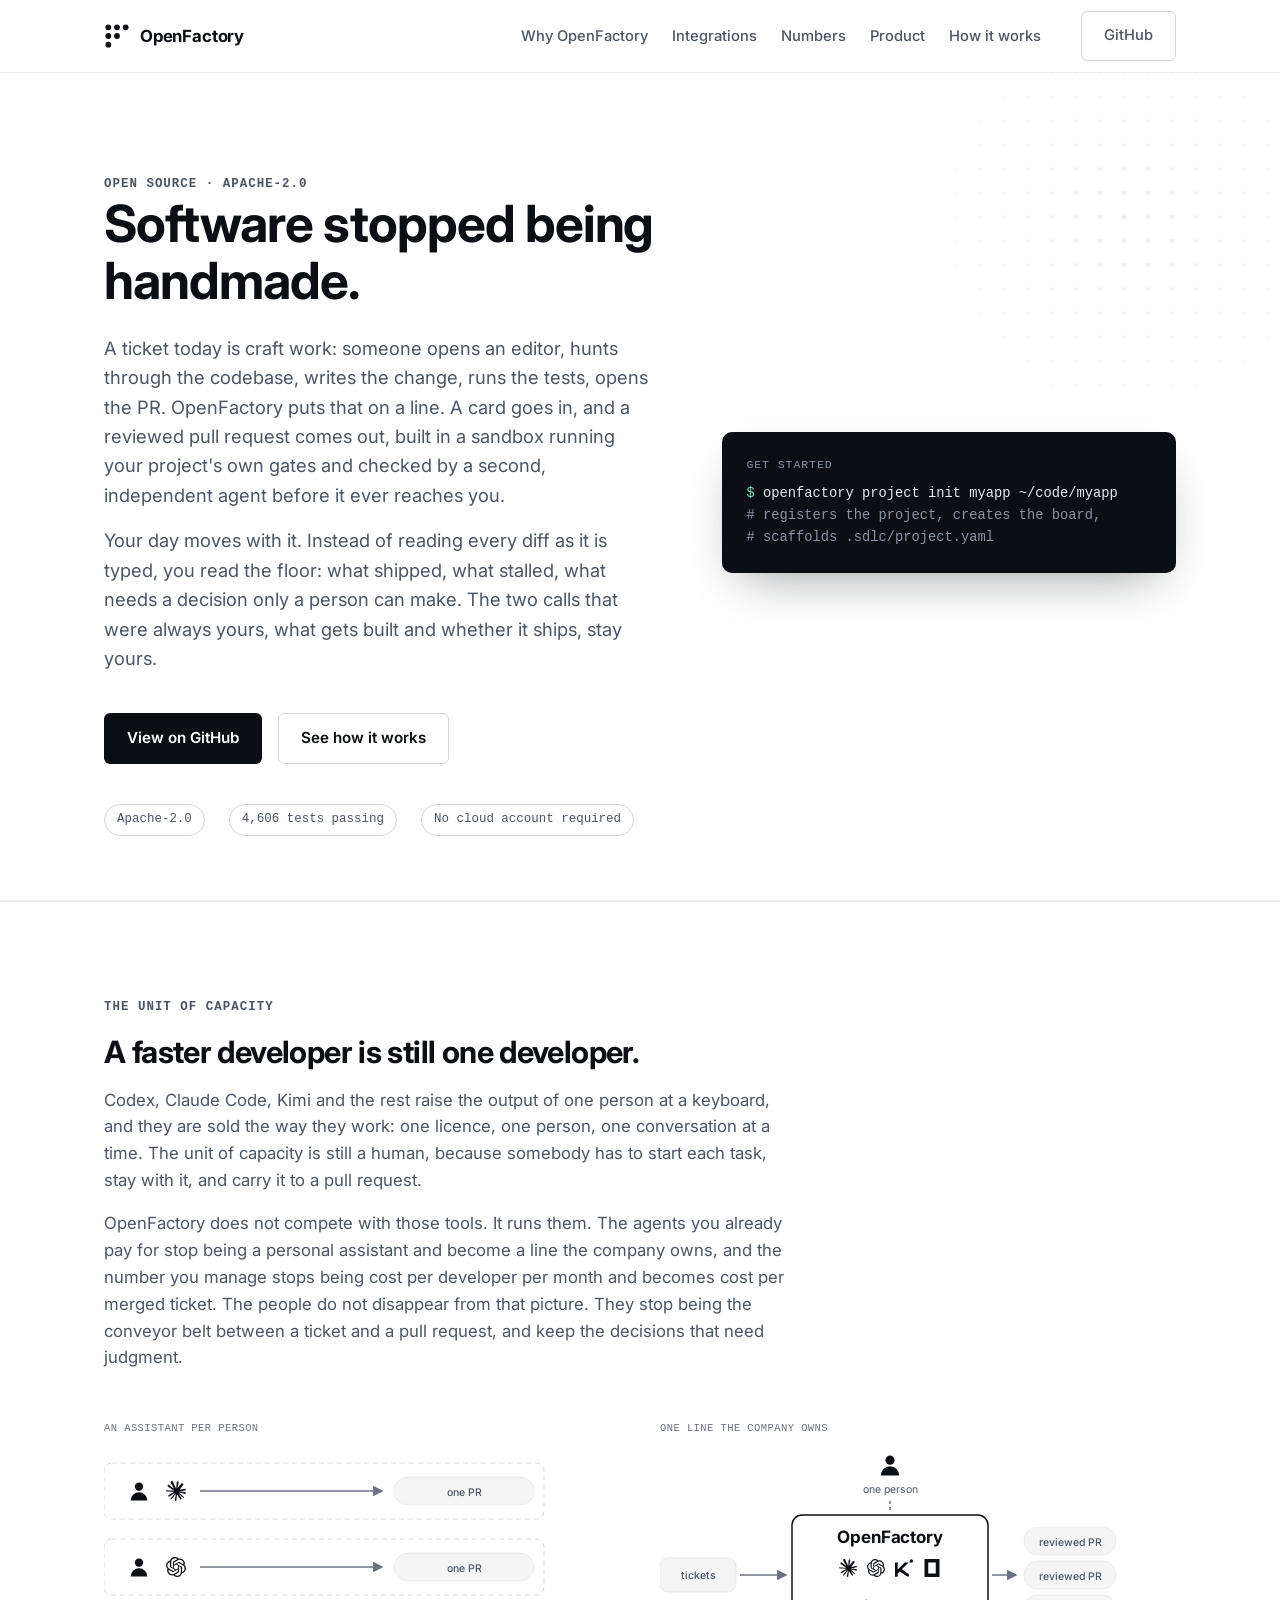
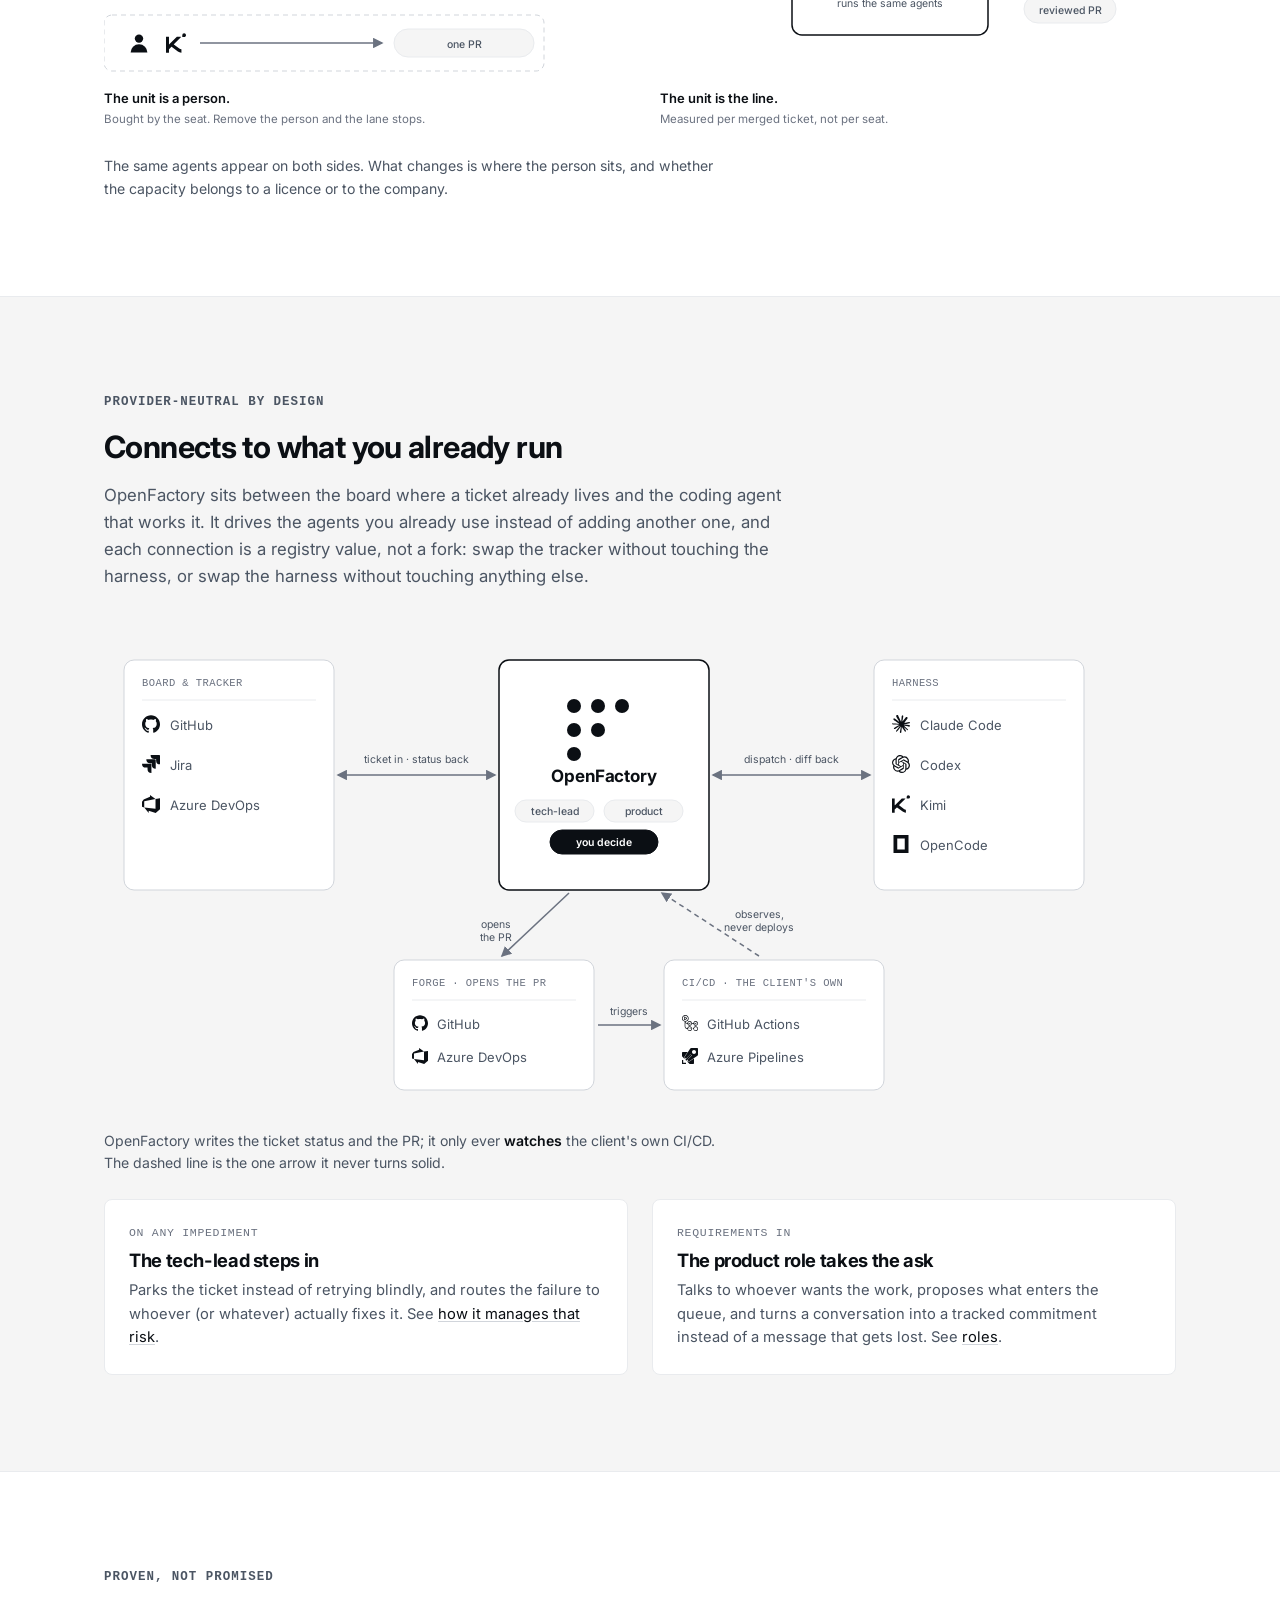
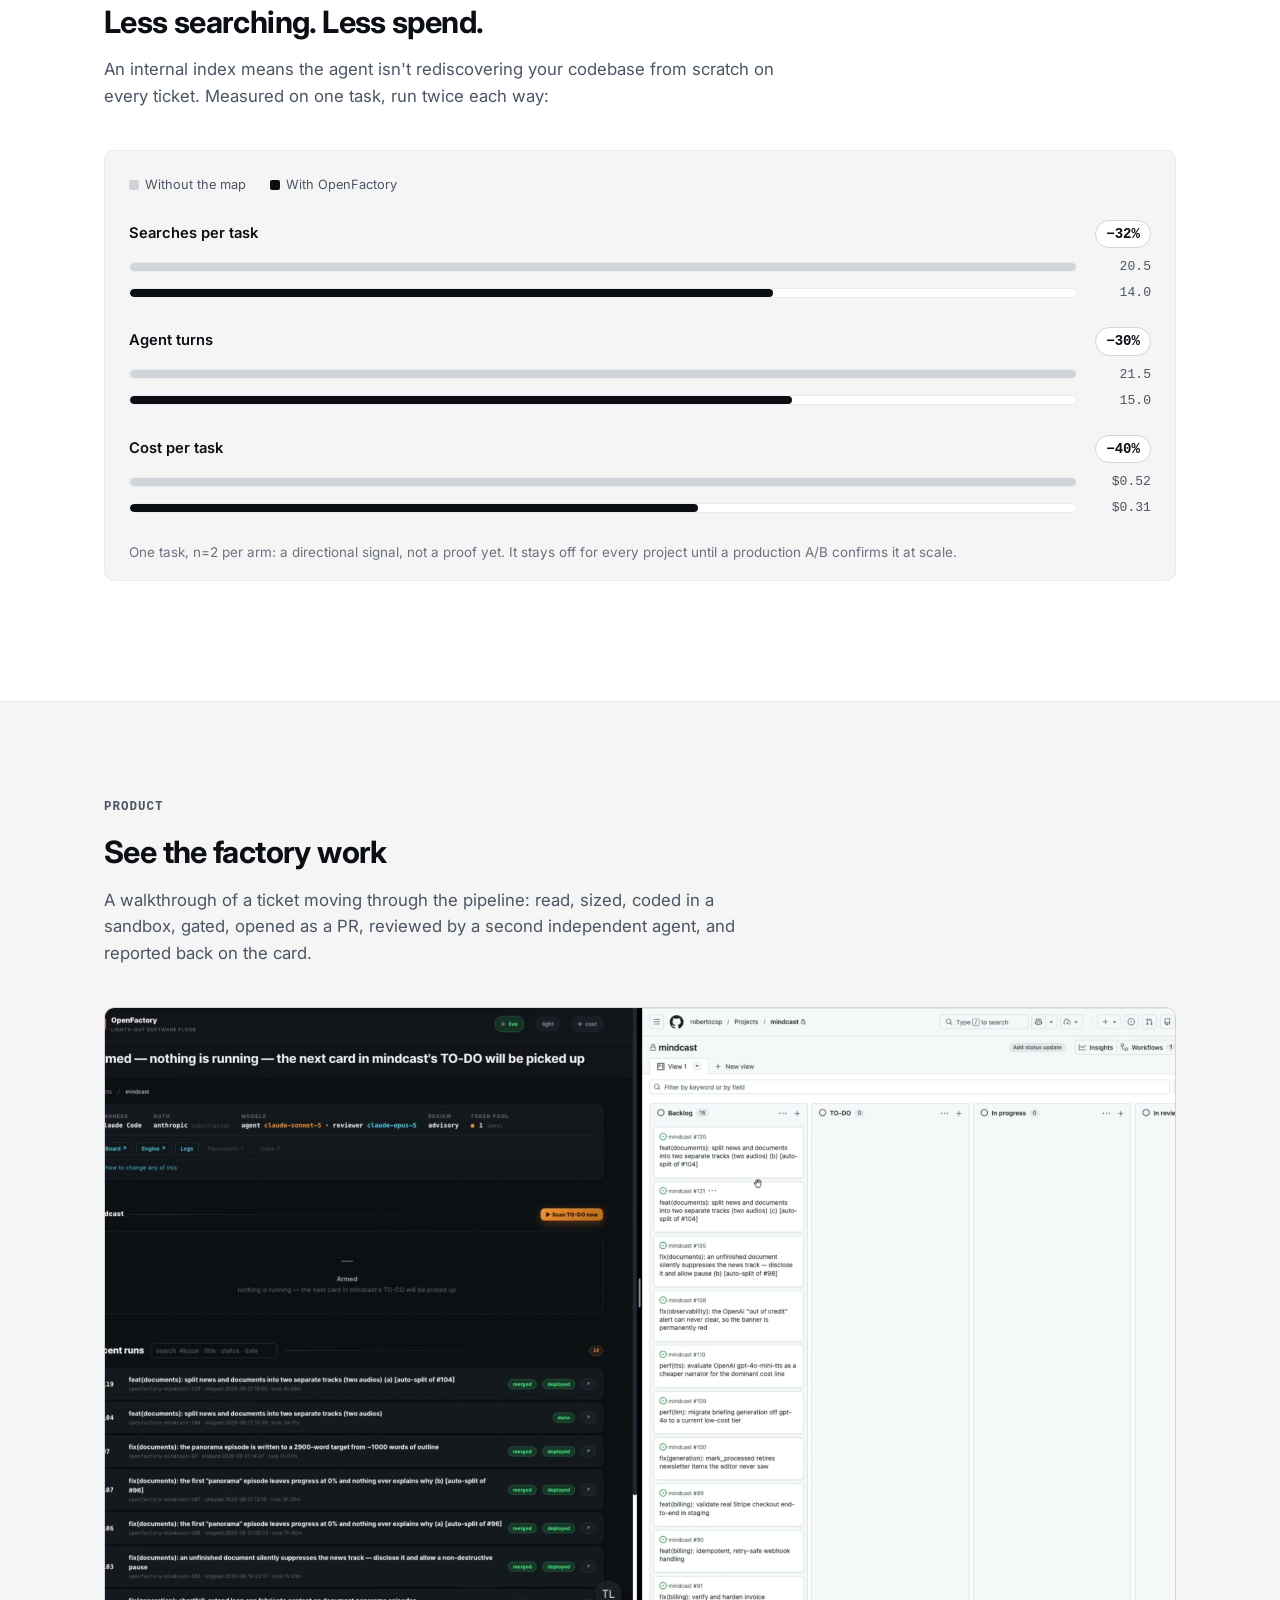
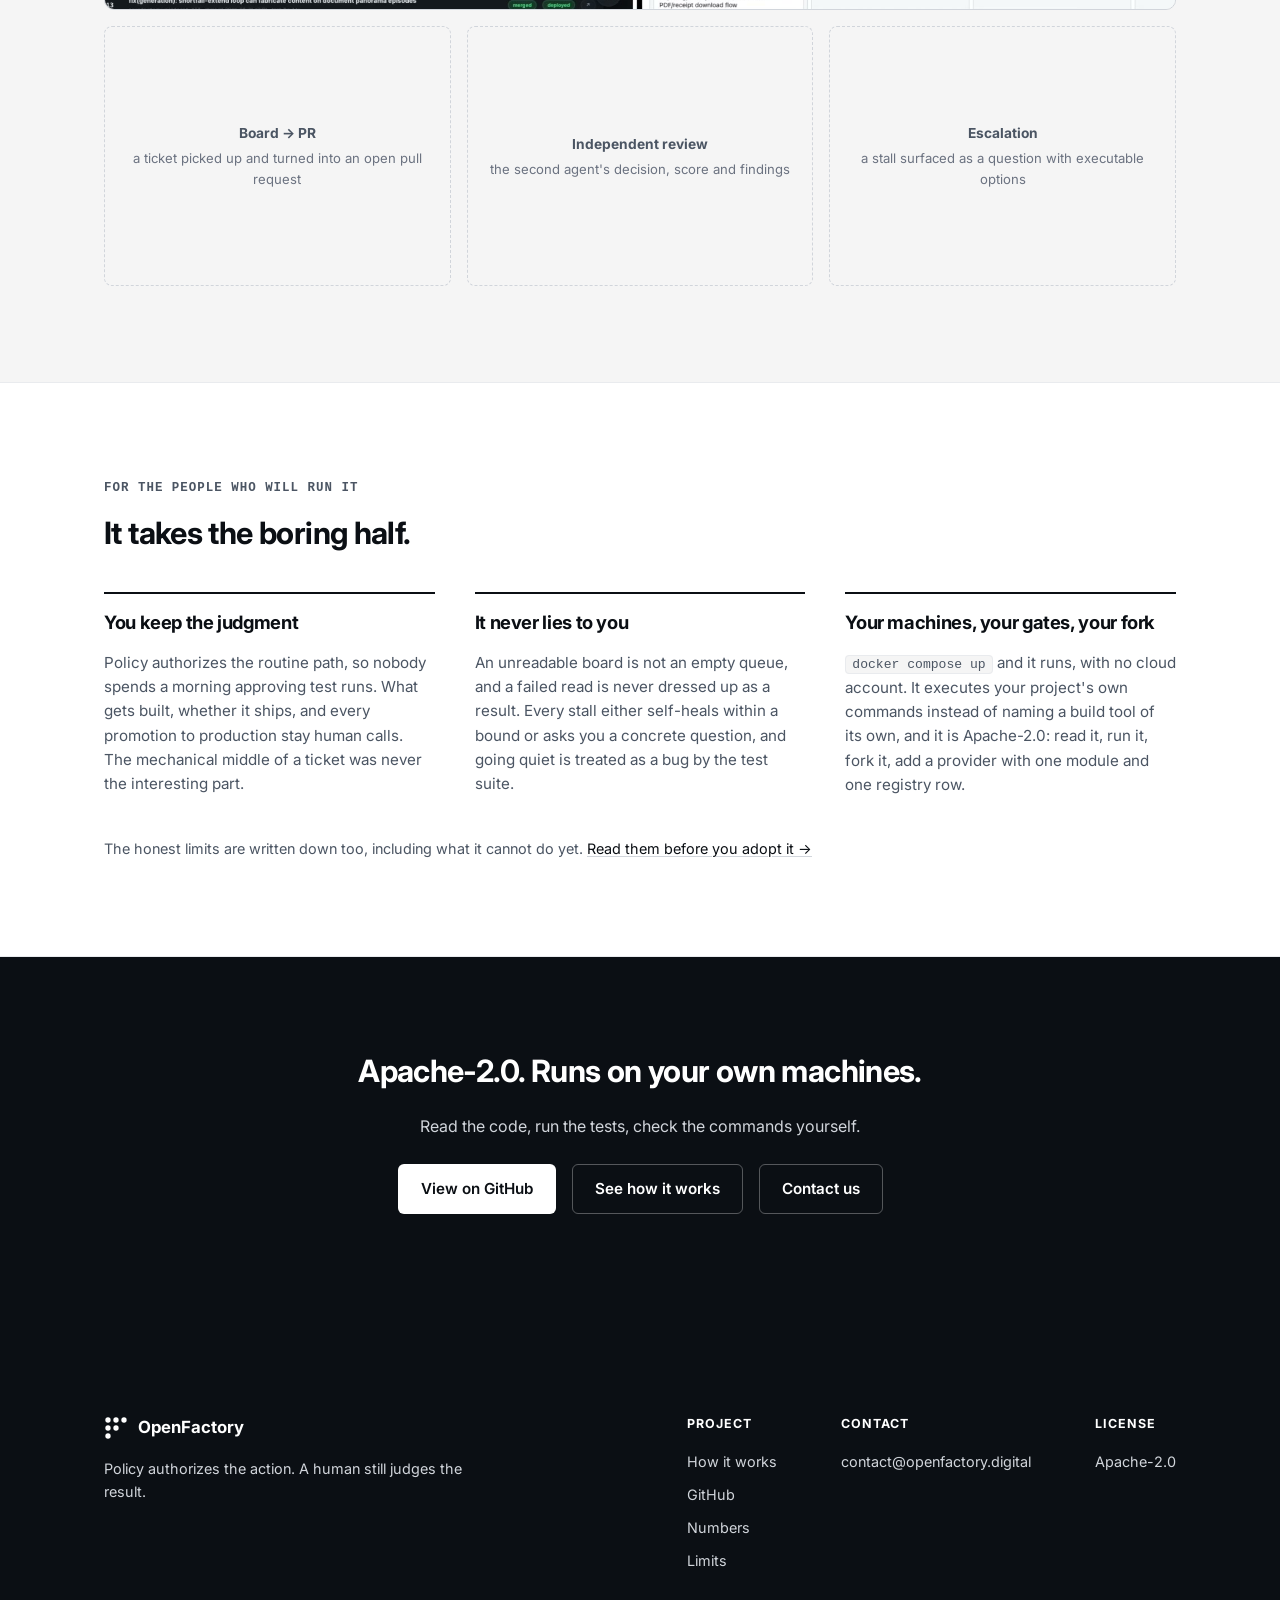
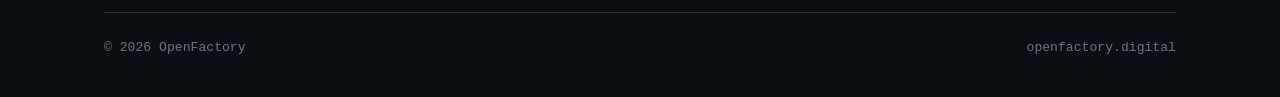
==== commit 9df2a310: "Snapshot before website and official partner refresh (includes existing local GitHub link fixes)" ====
--- a/index.html
+++ b/index.html
@@ -3,8 +3,8 @@
 <head>
   <meta charset="UTF-8">
   <meta name="viewport" content="width=device-width, initial-scale=1.0">
-  <title>OpenFactory: tickets in, reviewed pull requests out</title>
-  <meta name="description" content="Open-source software factory. It takes tickets from GitHub, Jira or Azure DevOps, runs the coding agents you already use in a sandbox with your own test gates, and returns an independently reviewed pull request. Apache-2.0. Runs on your machines.">
+  <title>OpenFactory: software stopped being handmade</title>
+  <meta name="description" content="A card goes in and a reviewed pull request comes out, built in a sandbox with your project's own gates and checked by a second, independent agent. Open source, Apache-2.0, runs on your own machines.">
   <meta name="theme-color" content="#0B0F14">
 
   <link rel="icon" type="image/png" sizes="32x32" href="/assets/favicons/favicon-32.png">
@@ -12,8 +12,8 @@
   <link rel="apple-touch-icon" href="/assets/favicons/app-icon-512.png">
 
   <meta property="og:type" content="website">
-  <meta property="og:title" content="OpenFactory: tickets in, reviewed pull requests out">
-  <meta property="og:description" content="Open-source software factory. It takes tickets from GitHub, Jira or Azure DevOps, runs the coding agents you already use in a sandbox with your own test gates, and returns an independently reviewed pull request. Apache-2.0. Runs on your machines.">
+  <meta property="og:title" content="OpenFactory: software stopped being handmade">
+  <meta property="og:description" content="A card goes in and a reviewed pull request comes out, built in a sandbox with your project's own gates and checked by a second, independent agent. Open source, Apache-2.0, runs on your own machines.">
   <meta property="og:image" content="/assets/logos/logo-horizontal.png">
   <meta property="og:url" content="https://openfactory.digital">
   <meta name="twitter:card" content="summary_large_image">
@@ -56,13 +56,11 @@
       <nav class="site-nav" id="siteNav">
         <div class="nav-links">
           <ul>
-            <li><a href="#install">Install</a></li>
-            <li><a href="#capacity">Why</a></li>
+            <li><a href="#capacity">Why OpenFactory</a></li>
             <li><a href="#integrations">Integrations</a></li>
             <li><a href="#numbers">Numbers</a></li>
             <li><a href="#product">Product</a></li>
             <li><a href="/how-it-works.html">How it works</a></li>
-            <li><a href="/partners.html">Partners</a></li>
           </ul>
         </div>
         <div class="nav-cta">
@@ -81,54 +79,63 @@
       <div class="container hero-grid">
         <div class="hero-copy">
           <span class="eyebrow">Open source · Apache-2.0</span>
-          <h1>Tickets in. Reviewed pull requests out.</h1>
+          <h1>Software stopped being handmade.</h1>
           <div class="lede">
             <p>
-              OpenFactory takes a card from your board, runs a coding agent on it in a sandbox
-              with your project's own test gates, has a second agent review the result, and
-              opens the pull request. You decide what gets built and what ships.
+              A ticket today is craft work: someone opens an editor, hunts through the codebase,
+              writes the change, runs the tests, opens the PR. OpenFactory puts that on a line. A
+              card goes in, and a reviewed pull request comes out, built in a sandbox running your
+              project's own gates and checked by a second, independent agent before it ever
+              reaches you.
+            </p>
+            <p>
+              Your day moves with it. Instead of reading every diff as it is typed, you read the
+              floor: what shipped, what stalled, what needs a decision only a person can make. The
+              two calls that were always yours, what gets built and whether it ships, stay yours.
             </p>
           </div>
           <div class="hero-actions">
-            <a class="btn btn-primary" href="#install">Install</a>
-            <a class="btn btn-secondary" href="https://github.com/Open-Factory-Digital/openfactory-core" target="_blank" rel="noopener">
-              GitHub
+            <a class="btn btn-primary" href="https://github.com/Open-Factory-Digital/openfactory-core" target="_blank" rel="noopener">
+              View on GitHub
             </a>
-            <a class="btn btn-secondary" href="/how-it-works.html">How it works</a>
+            <a class="btn btn-secondary" href="/how-it-works.html">See how it works</a>
           </div>
           <div class="hero-badges">
             <span class="badge">Apache-2.0</span>
-            <span class="badge">No cloud account</span>
-            <a class="badge" href="https://github.com/Open-Factory-Digital/openfactory-core/blob/main/docs/STATUS.md" target="_blank" rel="noopener">Test count: docs/STATUS.md</a>
+            <span class="badge">4,606 tests passing</span>
+            <span class="badge">No cloud account required</span>
           </div>
         </div>
         <div class="hero-media">
           <div class="terminal">
-            <span class="label">Docker is the only prerequisite</span>
-            <pre><span class="cmd">curl -fsSL https://openfactory.digital/install.sh | sh</span>
-<span class="out"># pulls the published images and starts the panel
-# on http://localhost:8787</span></pre>
-          </div>
-        </div>
-      </div>
-    </section>
-
-    <!-- ============ WHY: per-seat assistants vs a pipeline ============ -->
+            <span class="label">Get started</span>
+            <pre><span class="cmd">openfactory project init myapp ~/code/myapp</span>
+<span class="out"># registers the project, creates the board,
+# scaffolds .sdlc/project.yaml</span></pre>
+          </div>
+        </div>
+      </div>
+    </section>
+
+    <!-- ============ CAPACITY: individual speed vs company throughput ============ -->
     <section id="capacity">
       <div class="container">
         <div class="section-head">
-          <span class="eyebrow">Why</span>
-          <h2>One assistant per developer does not scale. A pipeline does.</h2>
+          <span class="eyebrow">The unit of capacity</span>
+          <h2>A faster developer is still one developer.</h2>
           <p>
-            Claude Code, Codex and Kimi make one person faster. They are licensed per seat and
-            driven by hand: someone starts each task, stays with it, and carries it to a pull
-            request. Capacity is still headcount.
+            Codex, Claude Code, Kimi and the rest raise the output of one person at a keyboard,
+            and they are sold the way they work: one licence, one person, one conversation at a
+            time. The unit of capacity is still a human, because somebody has to start each task,
+            stay with it, and carry it to a pull request.
           </p>
           <p>
-            OpenFactory runs those same agents as a pipeline the team owns. Tickets go in without
-            a person attached to each one, and the number you manage becomes cost per merged
-            ticket instead of seats per month. People keep the decisions that need judgment and
-            stop being the hand-off between a ticket and a PR.
+            OpenFactory does not compete with those tools. It runs them. The agents you already
+            pay for stop being a personal assistant and become a line the company owns, and the
+            number you manage stops being cost per developer per month and becomes cost per
+            merged ticket. The people do not disappear from that picture. They stop being the
+            conveyor belt between a ticket and a pull request, and keep the decisions that need
+            judgment.
           </p>
         </div>
 
@@ -165,21 +172,21 @@
               <rect class="dg-pill" x="290" y="218" width="140" height="28" rx="14"/>
               <text class="dg-pill-text" x="360" y="236.5" text-anchor="middle">one PR</text>
 
-              <text class="dg-foot" x="0" y="292">Capacity is headcount.</text>
-              <text class="dg-foot-sub" x="0" y="312">Bought per seat. No person, no PR.</text>
+              <text class="dg-foot" x="0" y="292">The unit is a person.</text>
+              <text class="dg-foot-sub" x="0" y="312">Bought by the seat. Remove the person and the lane stops.</text>
             </svg>
           </div>
 
           <div class="compare-panel">
             <svg viewBox="0 0 460 320" role="img"
-                 aria-label="The same assistants sit inside a single OpenFactory pipeline that takes tickets in and puts reviewed pull requests out, with one person overseeing the whole pipeline and cost measured per merged ticket.">
+                 aria-label="The same assistants sit inside a single OpenFactory line that takes tickets in and puts reviewed pull requests out, with one person overseeing the whole line and cost measured per merged ticket.">
               <defs>
                 <marker id="pb-arrow" viewBox="0 0 10 10" refX="8.5" refY="5" markerWidth="7" markerHeight="7" orient="auto-start-reverse">
                   <polygon class="dg-arrowhead" points="0,0 10,5 0,10"/>
                 </marker>
               </defs>
 
-              <text class="dg-eyebrow" x="0" y="20">ONE PIPELINE THE TEAM OWNS</text>
+              <text class="dg-eyebrow" x="0" y="20">ONE LINE THE COMPANY OWNS</text>
 
               <use href="#ic-person" x="218" y="42" width="24" height="24" class="dg-icon"/>
               <text class="dg-line-label" x="230" y="82" text-anchor="middle">one person</text>
@@ -205,28 +212,30 @@
               <rect class="dg-pill" x="364" y="184" width="92" height="28" rx="14"/>
               <text class="dg-pill-text" x="410" y="202.5" text-anchor="middle">reviewed PR</text>
 
-              <text class="dg-foot" x="0" y="292">Capacity is the pipeline.</text>
-              <text class="dg-foot-sub" x="0" y="312">Measured per merged ticket.</text>
+              <text class="dg-foot" x="0" y="292">The unit is the line.</text>
+              <text class="dg-foot-sub" x="0" y="312">Measured per merged ticket, not per seat.</text>
             </svg>
           </div>
         </div>
 
         <p class="compare-caption">
-          Same agents on both sides. The difference is whether a person has to drive each one.
+          The same agents appear on both sides. What changes is where the person sits, and
+          whether the capacity belongs to a licence or to the company.
         </p>
       </div>
     </section>
 
-    <!-- ============ INTEGRATIONS ============ -->
+    <!-- ============ INTEGRATIONS: the axis diagram ============ -->
     <section id="integrations" class="section-muted">
       <div class="container">
         <div class="section-head">
-          <span class="eyebrow">Integrations</span>
-          <h2>Works with the tools you already run</h2>
+          <span class="eyebrow">Provider-neutral by design</span>
+          <h2>Connects to what you already run</h2>
           <p>
-            OpenFactory sits between your tracker and your coding agent. Each provider is a
-            registry entry, so you can swap the tracker, the forge, the CI observer or the agent
-            independently.
+            OpenFactory sits between the board where a ticket already lives and the coding agent
+            that works it. It drives the agents you already use instead of adding another one, and
+            each connection is a registry value, not a fork: swap the tracker without touching the
+            harness, or swap the harness without touching anything else.
           </p>
         </div>
 
@@ -290,7 +299,7 @@
 
               <!-- CI/CD -->
               <rect class="dg-box" x="560" y="330" width="220" height="130" rx="10"/>
-              <text class="dg-eyebrow" x="578" y="356">CI/CD · YOUR OWN</text>
+              <text class="dg-eyebrow" x="578" y="356">CI/CD · THE CLIENT'S OWN</text>
               <line class="dg-hr" x1="578" y1="370" x2="762" y2="370"/>
               <use href="#ic-githubactions" x="578" y="385" width="16" height="16" class="dg-icon"/>
               <text class="dg-row-label" x="603" y="399">GitHub Actions</text>
@@ -321,139 +330,99 @@
             </svg>
           </div>
           <figcaption>
-            OpenFactory updates the ticket and opens the PR. It reads your CI results and never
-            triggers a deploy.
+            OpenFactory writes the ticket status and the PR; it only ever <em>watches</em> the
+            client's own CI/CD. The dashed line is the one arrow it never turns solid.
           </figcaption>
         </figure>
 
         <div class="pipeline-branches">
           <div class="branch-card">
-            <span class="branch-tag">when a job stalls</span>
-            <h3>The tech-lead classifies the failure</h3>
-            <p>
-              It parks the ticket, works out what would fix it, retries only what is safe to
-              retry, and escalates the rest to a person as a concrete question.
-              <a href="/how-it-works.html#autonomy">Where the boundary is</a>.
+            <span class="branch-tag">on any impediment</span>
+            <h3>The tech-lead steps in</h3>
+            <p>
+              Parks the ticket instead of retrying blindly, and routes the failure to whoever (or
+              whatever) actually fixes it. See <a href="/how-it-works.html#autonomy">how it manages that risk</a>.
             </p>
           </div>
           <div class="branch-card">
-            <span class="branch-tag">taking requirements</span>
-            <h3>The product role scopes the work</h3>
-            <p>
-              Talks to the requester, reads the board, and proposes tickets with the requirement
-              behind each one. Nothing enters the queue until a person accepts it.
-              <a href="/how-it-works.html#roles">The roles</a>.
-            </p>
-          </div>
-        </div>
-      </div>
-    </section>
-
-    <!-- ============ NUMBERS: the knowledge-map A/B ============ -->
-    <!-- SOURCES (openfactory-core, public tree):
-         · arm names `off` / `injected`: docs/knowledge-layer.md:578-582
-         · tokens as the headline measure, not cost: openfactory/api/metrics_view.py:151-155
-         · medians rather than means: openfactory/api/metrics_view.py:135-136
-         · no verdict computed by the readout: openfactory/api/metrics_view.py:157-160
-         · one repository, do not generalise: docs/knowledge-layer.md:600-603
-         · on by default since 2026-08-02: contracts/manifest.py:244, docs/adr/0035
-         · the four medians: live metrics table scanned 2026-09-01, n = 8 per arm.
-           docs/knowledge-layer.md carries the method; plan 03 C1 adds the table itself. -->
+            <span class="branch-tag">requirements in</span>
+            <h3>The product role takes the ask</h3>
+            <p>
+              Talks to whoever wants the work, proposes what enters the queue, and turns a
+              conversation into a tracked commitment instead of a message that gets lost. See
+              <a href="/how-it-works.html#roles">roles</a>.
+            </p>
+          </div>
+        </div>
+      </div>
+    </section>
+
+    <!-- ============ NUMBERS: token efficiency ============ -->
     <section id="numbers">
       <div class="container">
         <div class="section-head">
-          <span class="eyebrow">Measured</span>
-          <h2>Fewer tokens per ticket. Same wall-clock.</h2>
+          <span class="eyebrow">Proven, not promised</span>
+          <h2>Less searching. Less spend.</h2>
           <p>
-            OpenFactory keeps a module map of your codebase and puts it in the agent's context,
-            so the agent reads less to find the same code. A/B on <strong>one production
-            codebase</strong>, <strong>n&nbsp;=&nbsp;8 tickets per arm</strong>, medians, scanned
-            2026-09-01:
+            An internal index means the agent isn't rediscovering your codebase from scratch on
+            every ticket. Measured on one task, run twice each way:
           </p>
         </div>
 
         <div class="token-compare">
           <div class="token-compare-legend">
-            <span class="legend-item"><span class="legend-swatch legend-without"></span>Map off (control)</span>
-            <span class="legend-item"><span class="legend-swatch legend-with"></span>Map injected</span>
+            <span class="legend-item"><span class="legend-swatch legend-without"></span>Without the map</span>
+            <span class="legend-item"><span class="legend-swatch legend-with"></span>With OpenFactory</span>
           </div>
 
           <div class="token-metric">
             <div class="token-metric-head">
-              <span class="token-metric-name">Tokens per ticket</span>
-              <span class="token-delta">−22.0%</span>
+              <span class="token-metric-name">Searches per task</span>
+              <span class="token-delta">−32%</span>
             </div>
             <div class="token-bar-row">
               <div class="token-bar-track"><div class="token-bar-fill fill-without" style="width:100%"></div></div>
-              <span class="token-bar-value">75,175</span>
+              <span class="token-bar-value">20.5</span>
             </div>
             <div class="token-bar-row">
-              <div class="token-bar-track"><div class="token-bar-fill fill-with" style="width:78%"></div></div>
-              <span class="token-bar-value">58,655</span>
+              <div class="token-bar-track"><div class="token-bar-fill fill-with" style="width:68%"></div></div>
+              <span class="token-bar-value">14.0</span>
             </div>
           </div>
 
           <div class="token-metric">
             <div class="token-metric-head">
-              <span class="token-metric-name">Agent turns per ticket</span>
-              <span class="token-delta">−30.8%</span>
+              <span class="token-metric-name">Agent turns</span>
+              <span class="token-delta">−30%</span>
             </div>
             <div class="token-bar-row">
               <div class="token-bar-track"><div class="token-bar-fill fill-without" style="width:100%"></div></div>
-              <span class="token-bar-value">138</span>
+              <span class="token-bar-value">21.5</span>
             </div>
             <div class="token-bar-row">
-              <div class="token-bar-track"><div class="token-bar-fill fill-with" style="width:69%"></div></div>
-              <span class="token-bar-value">95.5</span>
-            </div>
-          </div>
-
-          <!-- BEGIN cost-per-ticket (plan 03 Q1 — deletable as a unit) -->
-          <!-- The only absolute currency figures on the site. To withdraw them, delete everything
-               between the BEGIN and END sentinels; the page stays correct with three metrics. -->
+              <div class="token-bar-track"><div class="token-bar-fill fill-with" style="width:70%"></div></div>
+              <span class="token-bar-value">15.0</span>
+            </div>
+          </div>
+
           <div class="token-metric">
             <div class="token-metric-head">
-              <span class="token-metric-name">Cost per ticket</span>
-              <span class="token-delta">−36.2%</span>
+              <span class="token-metric-name">Cost per task</span>
+              <span class="token-delta">−40%</span>
             </div>
             <div class="token-bar-row">
               <div class="token-bar-track"><div class="token-bar-fill fill-without" style="width:100%"></div></div>
-              <span class="token-bar-value">$11.70</span>
+              <span class="token-bar-value">$0.52</span>
             </div>
             <div class="token-bar-row">
-              <div class="token-bar-track"><div class="token-bar-fill fill-with" style="width:64%"></div></div>
-              <span class="token-bar-value">$7.47</span>
-            </div>
-          </div>
-          <!-- END cost-per-ticket -->
-
-          <!-- Wall-clock is the one row where the treatment bar is longer, so the bars are
-               normalised to the larger value (3,309 s = 100%). -->
-          <div class="token-metric">
-            <div class="token-metric-head">
-              <span class="token-metric-name">Wall-clock per ticket</span>
-              <span class="token-delta token-delta-null">+1.1%</span>
-            </div>
-            <div class="token-bar-row">
-              <div class="token-bar-track"><div class="token-bar-fill fill-without" style="width:99%"></div></div>
-              <span class="token-bar-value">3,272 s</span>
-            </div>
-            <div class="token-bar-row">
-              <div class="token-bar-track"><div class="token-bar-fill fill-with" style="width:100%"></div></div>
-              <span class="token-bar-value">3,309 s</span>
-            </div>
-          </div>
-
-          <p class="token-compare-null">
-            Wall-clock did not move. The map makes a ticket cheaper, not faster.
-          </p>
+              <div class="token-bar-track"><div class="token-bar-fill fill-with" style="width:60%"></div></div>
+              <span class="token-bar-value">$0.31</span>
+            </div>
+          </div>
 
           <p class="token-compare-caveat">
-            Eight tickets per arm on one codebase is a signal, not proof. The arm definitions,
-            the method and what is excluded are in
-            <a href="https://github.com/Open-Factory-Digital/openfactory-core/blob/main/docs/knowledge-layer.md" target="_blank" rel="noopener">docs/knowledge-layer.md</a>.
-            The platform reports the deltas and leaves the verdict to you: it cannot know whether
-            the two ticket mixes are comparable.
+            One task, n=2 per arm: a directional signal, not a proof yet. It stays off for every
+            project until a production A/B confirms it at scale.
           </p>
         </div>
       </div>
@@ -464,10 +433,11 @@
       <div class="container">
         <div class="section-head">
           <span class="eyebrow">Product</span>
-          <h2>See it run</h2>
+          <h2>See the factory work</h2>
           <p>
-            One ticket going through: sized, built in a sandbox, gated, opened as a PR, reviewed by
-            a second agent, and reported back on the card.
+            A walkthrough of a ticket moving through the pipeline: read, sized, coded in a
+            sandbox, gated, opened as a PR, reviewed by a second independent agent, and reported
+            back on the card.
           </p>
         </div>
 
@@ -493,111 +463,47 @@
       </div>
     </section>
 
-    <!-- ============ FOR THE TEAM RUNNING IT ============ -->
+    <!-- ============ FOR DEVELOPERS ============ -->
     <section id="for-developers">
       <div class="container">
         <div class="section-head">
-          <span class="eyebrow">For the team running it</span>
-          <h2>What you keep. What it takes.</h2>
+          <span class="eyebrow">For the people who will run it</span>
+          <h2>It takes the boring half.</h2>
         </div>
 
         <div class="feature-grid">
           <div class="feature">
-            <h3>You keep the decisions</h3>
-            <p>
-              Policy approves the routine steps, so nobody signs off on test runs. What gets
-              built, whether it merges, and every promotion to production stay with a person.
+            <h3>You keep the judgment</h3>
+            <p>
+              Policy authorizes the routine path, so nobody spends a morning approving test runs.
+              What gets built, whether it ships, and every promotion to production stay human
+              calls. The mechanical middle of a ticket was never the interesting part.
             </p>
           </div>
 
           <div class="feature">
-            <h3>It never fails silently</h3>
-            <p>
-              An unreadable board is not an empty queue. A stalled job retries within its budget
-              or puts a concrete question on the card. The test suite treats going quiet as a
-              bug.
+            <h3>It never lies to you</h3>
+            <p>
+              An unreadable board is not an empty queue, and a failed read is never dressed up as
+              a result. Every stall either self-heals within a bound or asks you a concrete
+              question, and going quiet is treated as a bug by the test suite.
             </p>
           </div>
 
           <div class="feature">
             <h3>Your machines, your gates, your fork</h3>
             <p>
-              <code>docker compose up</code>, no cloud account. It runs your project's own build
-              and test commands. Apache-2.0: read it, fork it, add a provider with one module and
-              one registry row.
+              <code>docker compose up</code> and it runs, with no cloud account. It executes your
+              project's own commands instead of naming a build tool of its own, and it is
+              Apache-2.0: read it, run it, fork it, add a provider with one module and one
+              registry row.
             </p>
           </div>
         </div>
 
         <p class="dev-footnote">
-          Known limits are written down.
+          The honest limits are written down too, including what it cannot do yet.
           <a href="/how-it-works.html#limits">Read them before you adopt it →</a>
-        </p>
-      </div>
-    </section>
-
-    <!-- ============ INSTALL ============ -->
-    <!-- The one-liner is the same string as openfactory-core's README install block. Edit the
-         README first, then mirror it here. -->
-    <section id="install" class="section-muted">
-      <div class="container">
-        <div class="section-head">
-          <span class="eyebrow">Install</span>
-          <h2>Docker is the only prerequisite</h2>
-          <p>
-            No Python on the host, no <code>sudo</code>. The script pulls the published images,
-            asks only what it cannot infer from the machine, and leaves the panel at
-            <code>http://localhost:8787</code>.
-          </p>
-        </div>
-
-        <div class="code-block">
-          <span class="label">One line</span>
-          <pre>curl -fsSL https://openfactory.digital/install.sh | sh</pre>
-        </div>
-
-        <div class="table-scroll">
-          <table class="install-table">
-            <tbody>
-              <tr>
-                <td><strong>read it first</strong></td>
-                <td><code>curl -fsSL https://openfactory.digital/install.sh -o install.sh &amp;&amp; less install.sh &amp;&amp; sh install.sh</code></td>
-              </tr>
-              <tr>
-                <td><strong>by hand</strong></td>
-                <td>
-                  <a href="https://github.com/Open-Factory-Digital/openfactory-core#install" target="_blank" rel="noopener">the commands are in the README</a>,
-                  pinned to a release and verified against its checksums
-                </td>
-              </tr>
-            </tbody>
-          </table>
-        </div>
-
-        <p class="install-note">
-          The worker mounts the host's Docker socket to start sandbox containers. That is
-          root-equivalent on the host, the same trade any compose stack that mounts the socket
-          makes.
-        </p>
-        <p class="install-note">
-          The installer sends nothing anywhere. There is no phone-home telemetry.
-        </p>
-
-        <p class="install-after">
-          Re-run the installer to upgrade. It pulls the newest release and restarts the stack.
-          Your configuration and data survive.
-        </p>
-
-        <div class="code-block">
-          <span class="label">Then register a project, inside the worker</span>
-          <pre>docker compose --env-file .env.compose exec worker openfactory project init myapp https://github.com/&lt;owner&gt;/myapp.git</pre>
-        </div>
-        <p class="install-after">
-          That registers the project, creates the board with the platform's columns, and
-          scaffolds <code>.openfactory/project.yaml</code>.
-          <code>openfactory doctor myapp</code> then lists what is still missing, with a remedy
-          for each item, including the two credentials it cannot infer: the coding agent's and a
-          forge token.
         </p>
       </div>
     </section>
@@ -605,14 +511,14 @@
     <!-- ============ CTA ============ -->
     <section class="cta-band">
       <div class="container">
-        <h2>Read the code. Run it on your own machines.</h2>
-        <p>Apache-2.0. No cloud account, no telemetry.</p>
+        <h2>Apache-2.0. Runs on your own machines.</h2>
+        <p>Read the code, run the tests, check the commands yourself.</p>
         <div class="hero-actions">
           <a class="btn btn-primary" href="https://github.com/Open-Factory-Digital/openfactory-core" target="_blank" rel="noopener">
-            GitHub
+            View on GitHub
           </a>
-          <a class="btn btn-secondary" href="/how-it-works.html">How it works</a>
-          <a class="btn btn-secondary" href="mailto:contact@openfactory.digital">Contact</a>
+          <a class="btn btn-secondary" href="/how-it-works.html">See how it works</a>
+          <a class="btn btn-secondary" href="mailto:contact@openfactory.digital">Contact us</a>
         </div>
       </div>
     </section>
@@ -628,7 +534,7 @@
             <span>OpenFactory</span>
           </a>
           <p class="footer-tagline">
-            Policy approves the steps. People make the decisions.
+            Policy authorizes the action. A human still judges the result.
           </p>
         </div>
         <div class="footer-links">
@@ -636,7 +542,6 @@
             <h4>Project</h4>
             <ul>
               <li><a href="/how-it-works.html">How it works</a></li>
-              <li><a href="/partners.html">Certification &amp; partners</a></li>
               <li><a href="https://github.com/Open-Factory-Digital/openfactory-core" target="_blank" rel="noopener">GitHub</a></li>
               <li><a href="#numbers">Numbers</a></li>
               <li><a href="/how-it-works.html#limits">Limits</a></li>
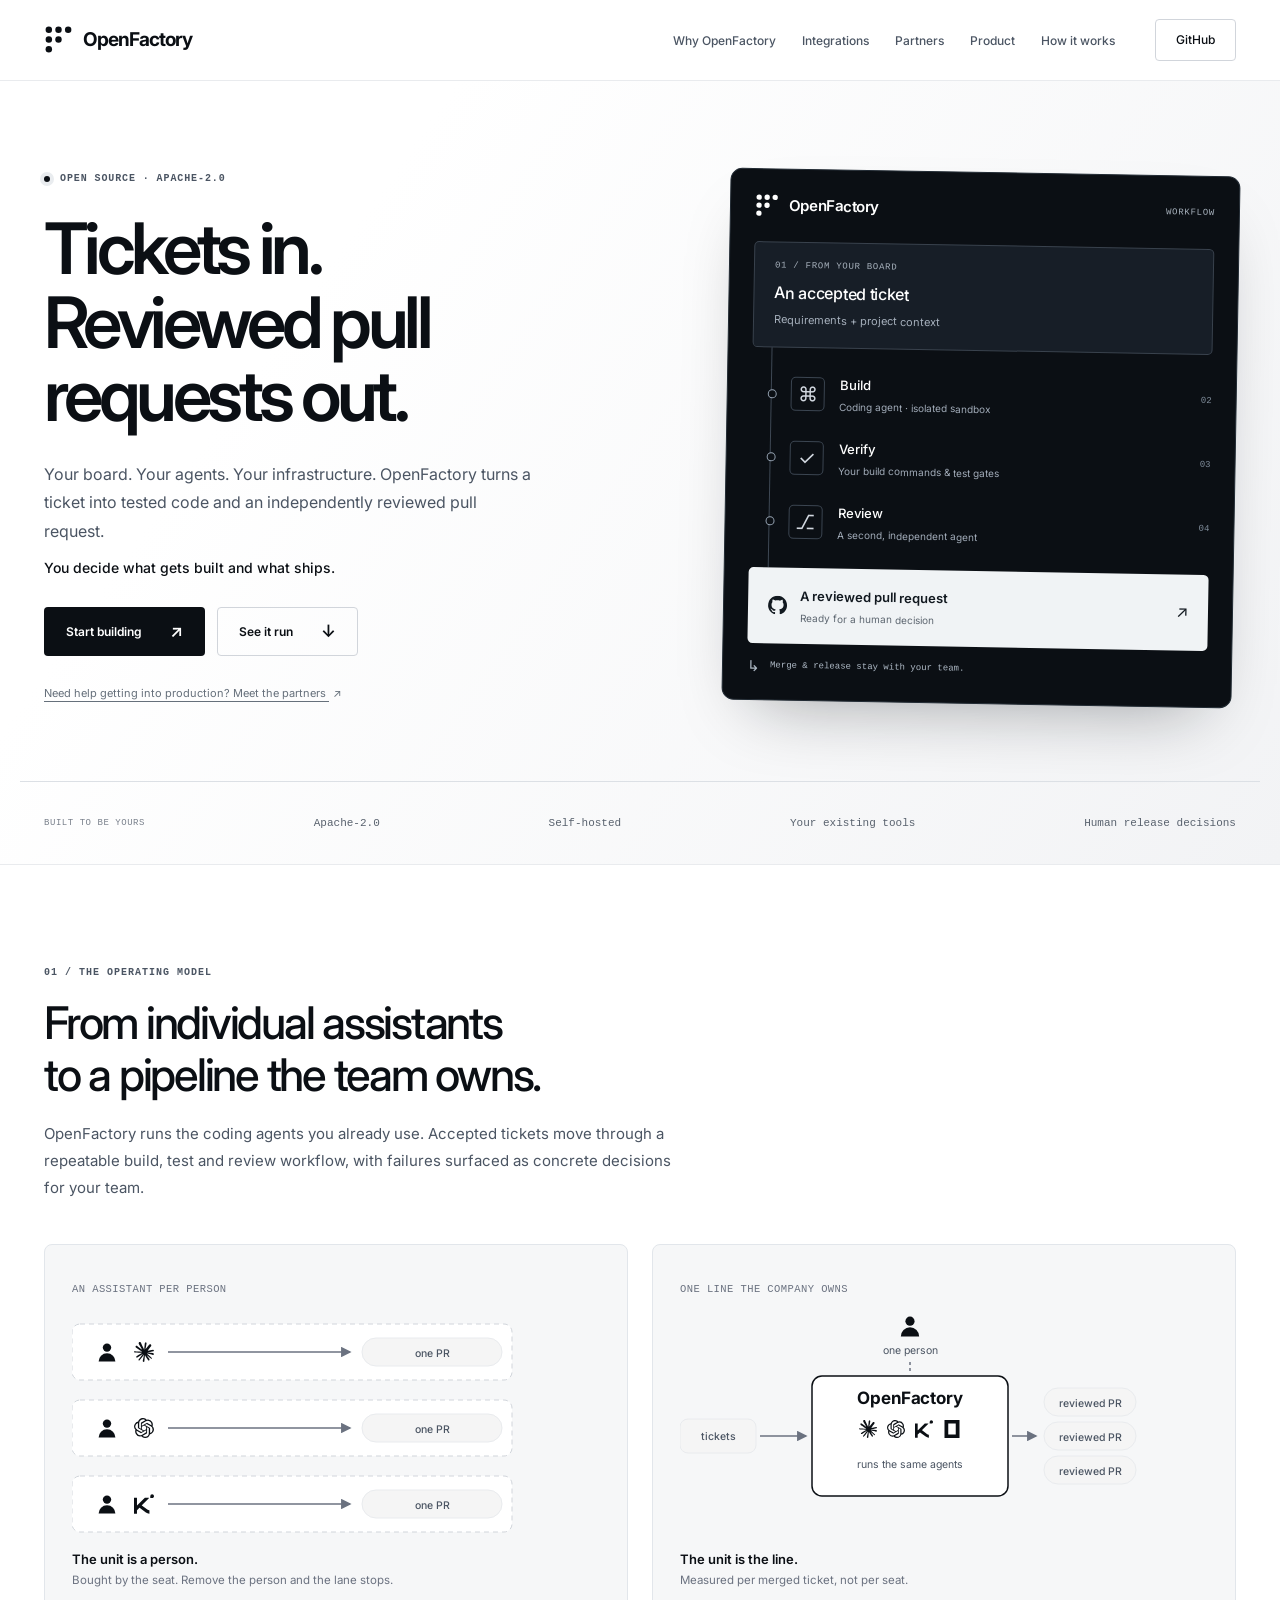
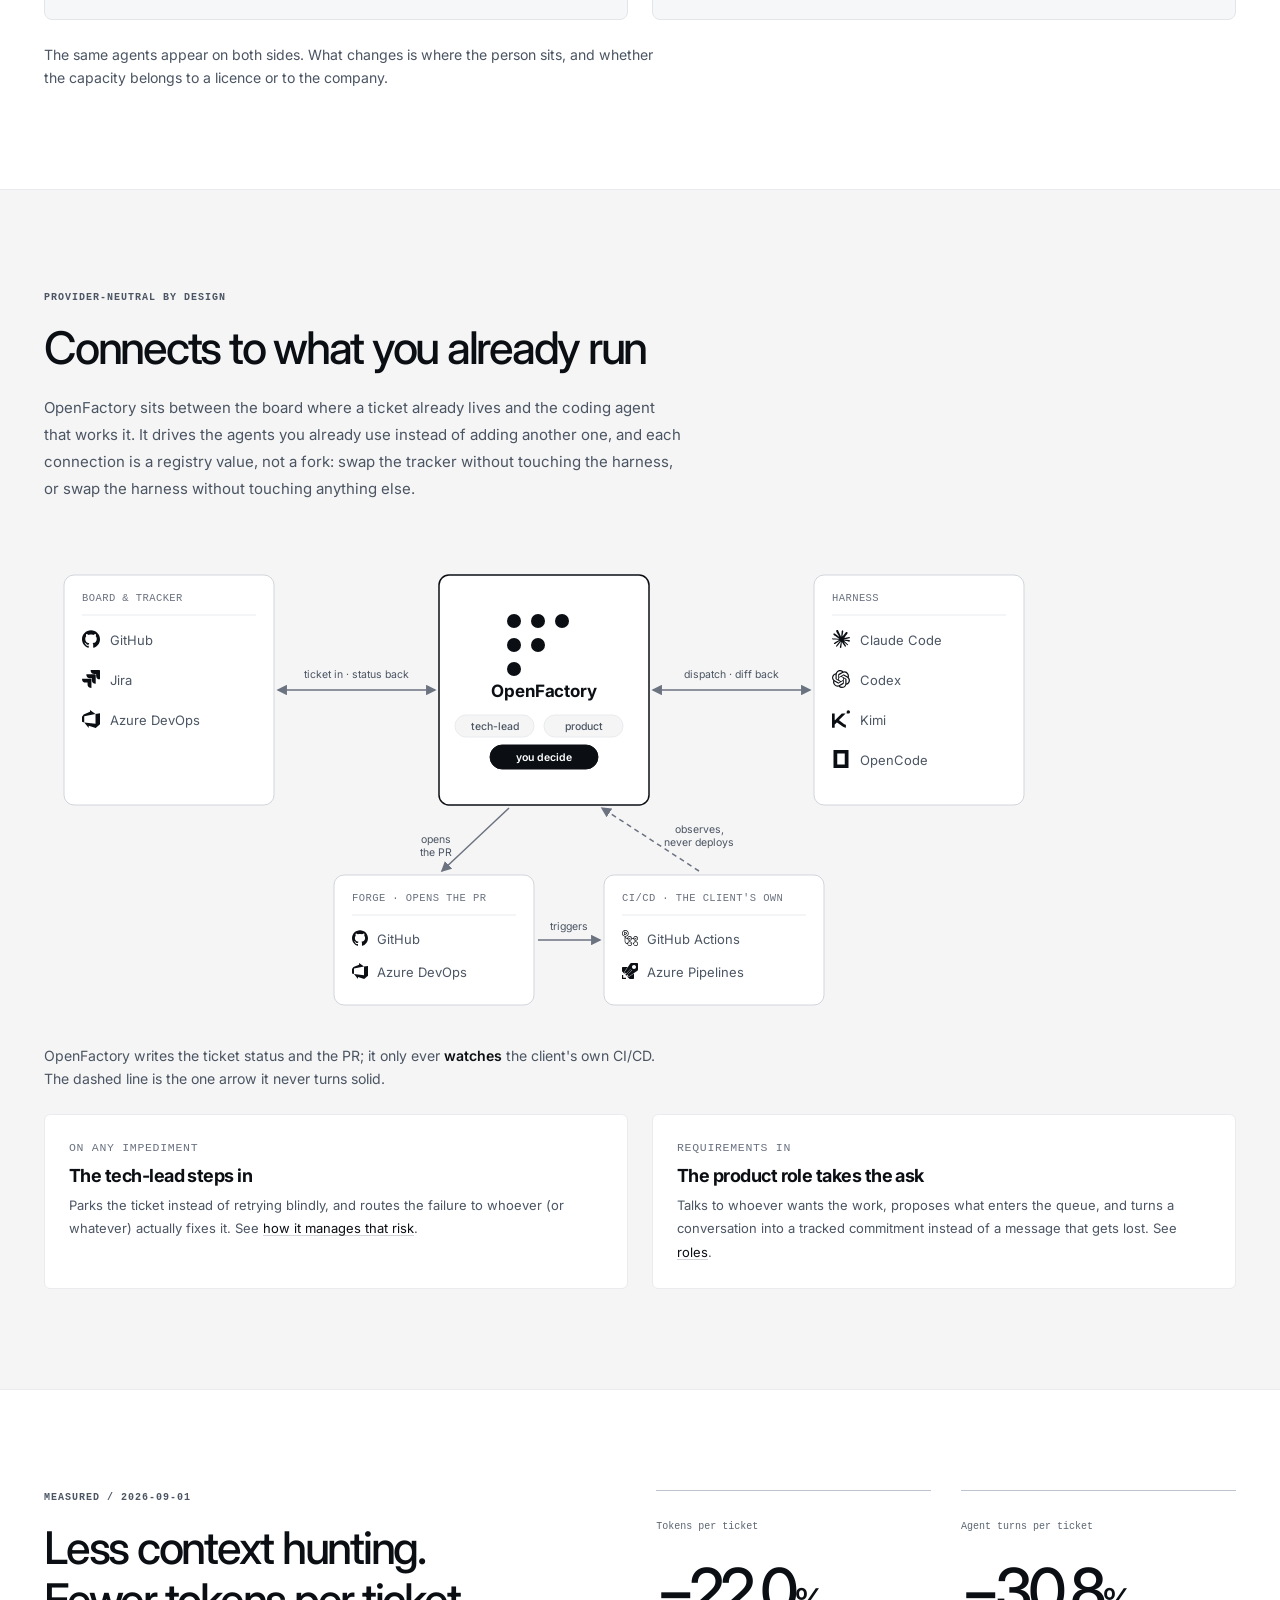
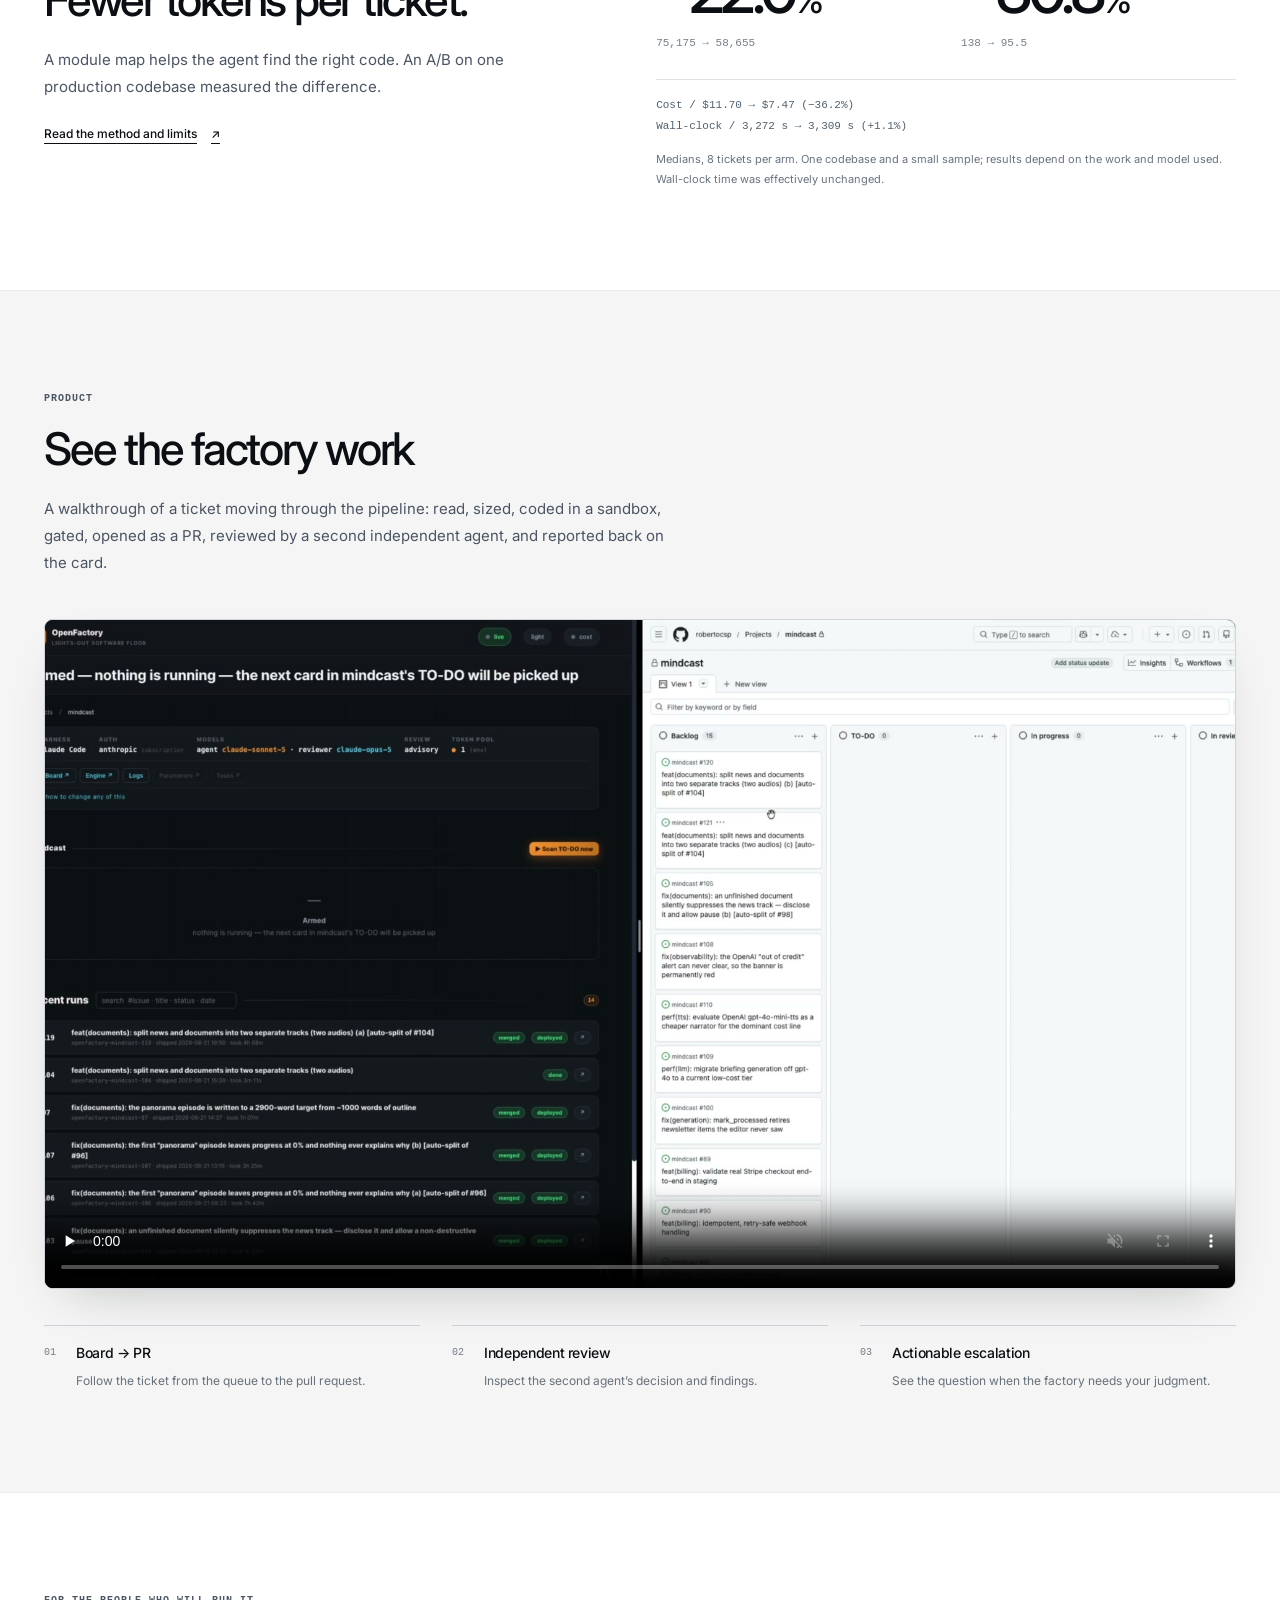
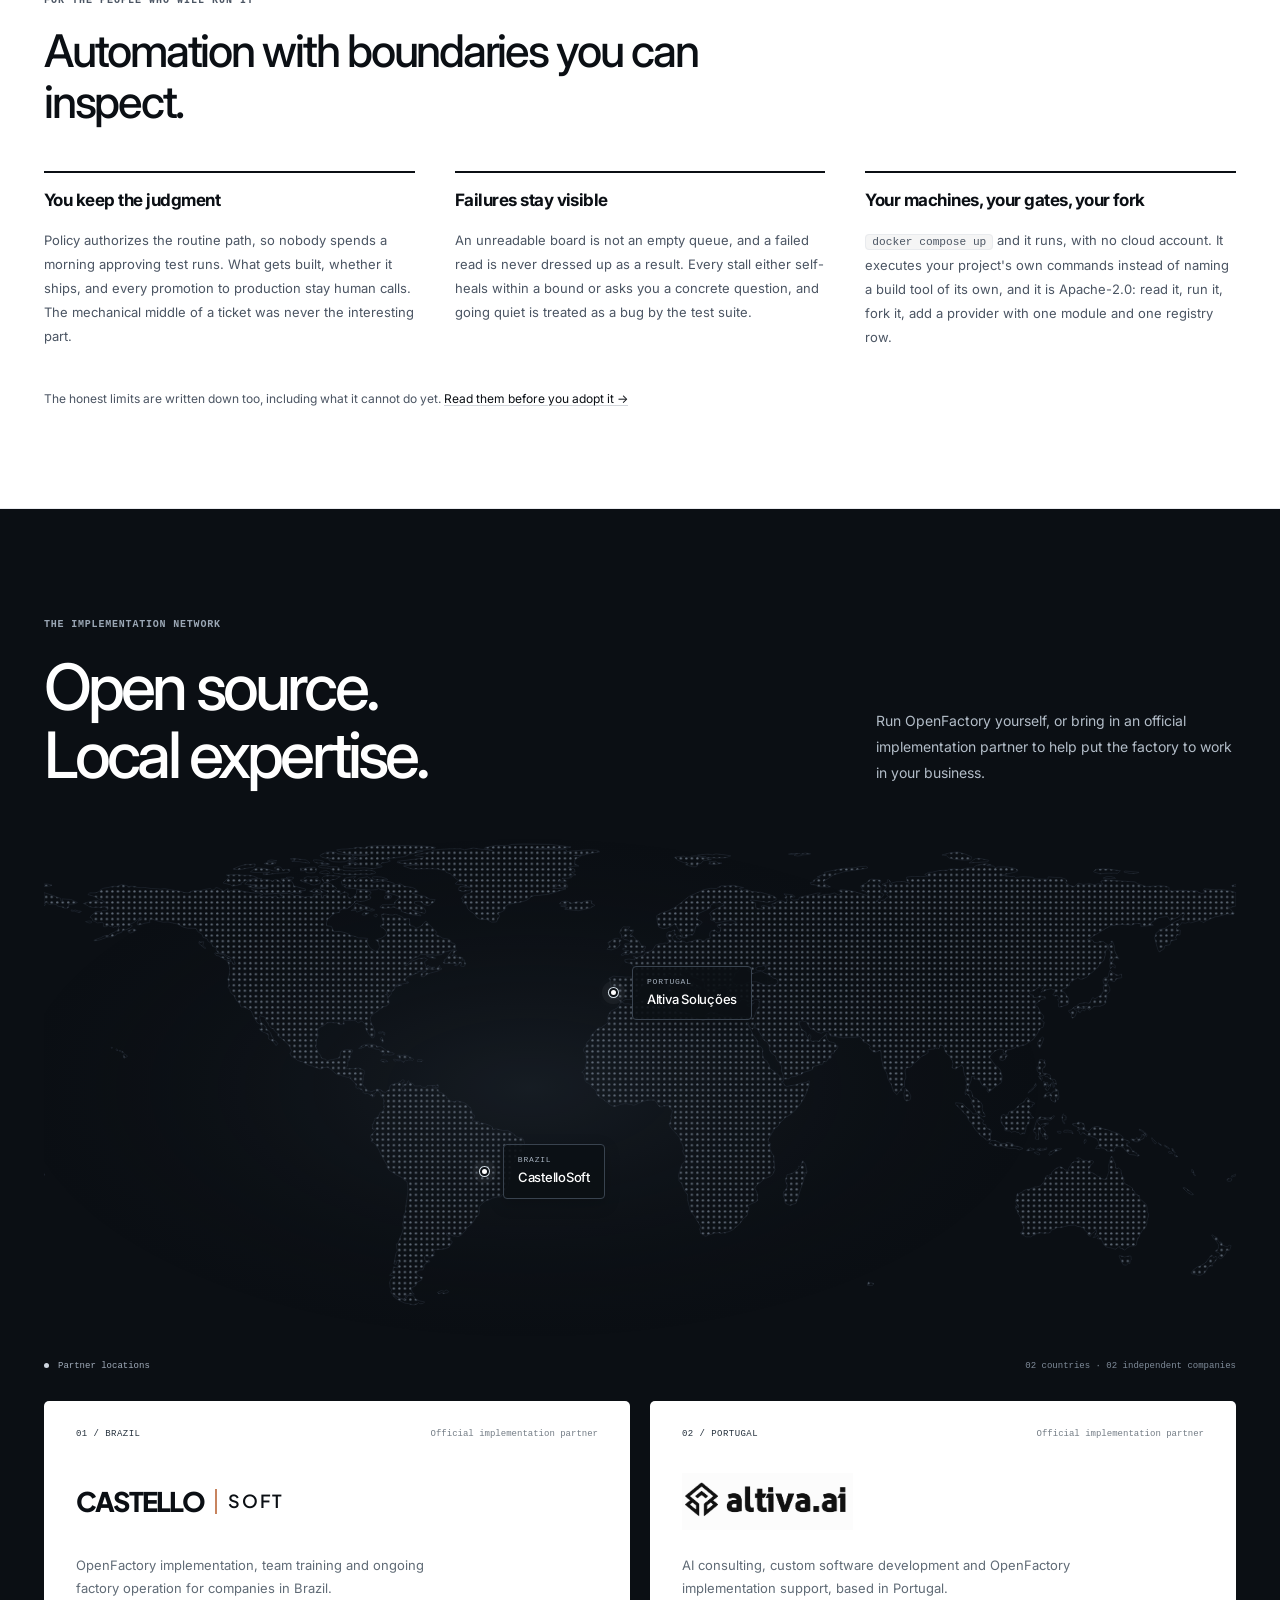
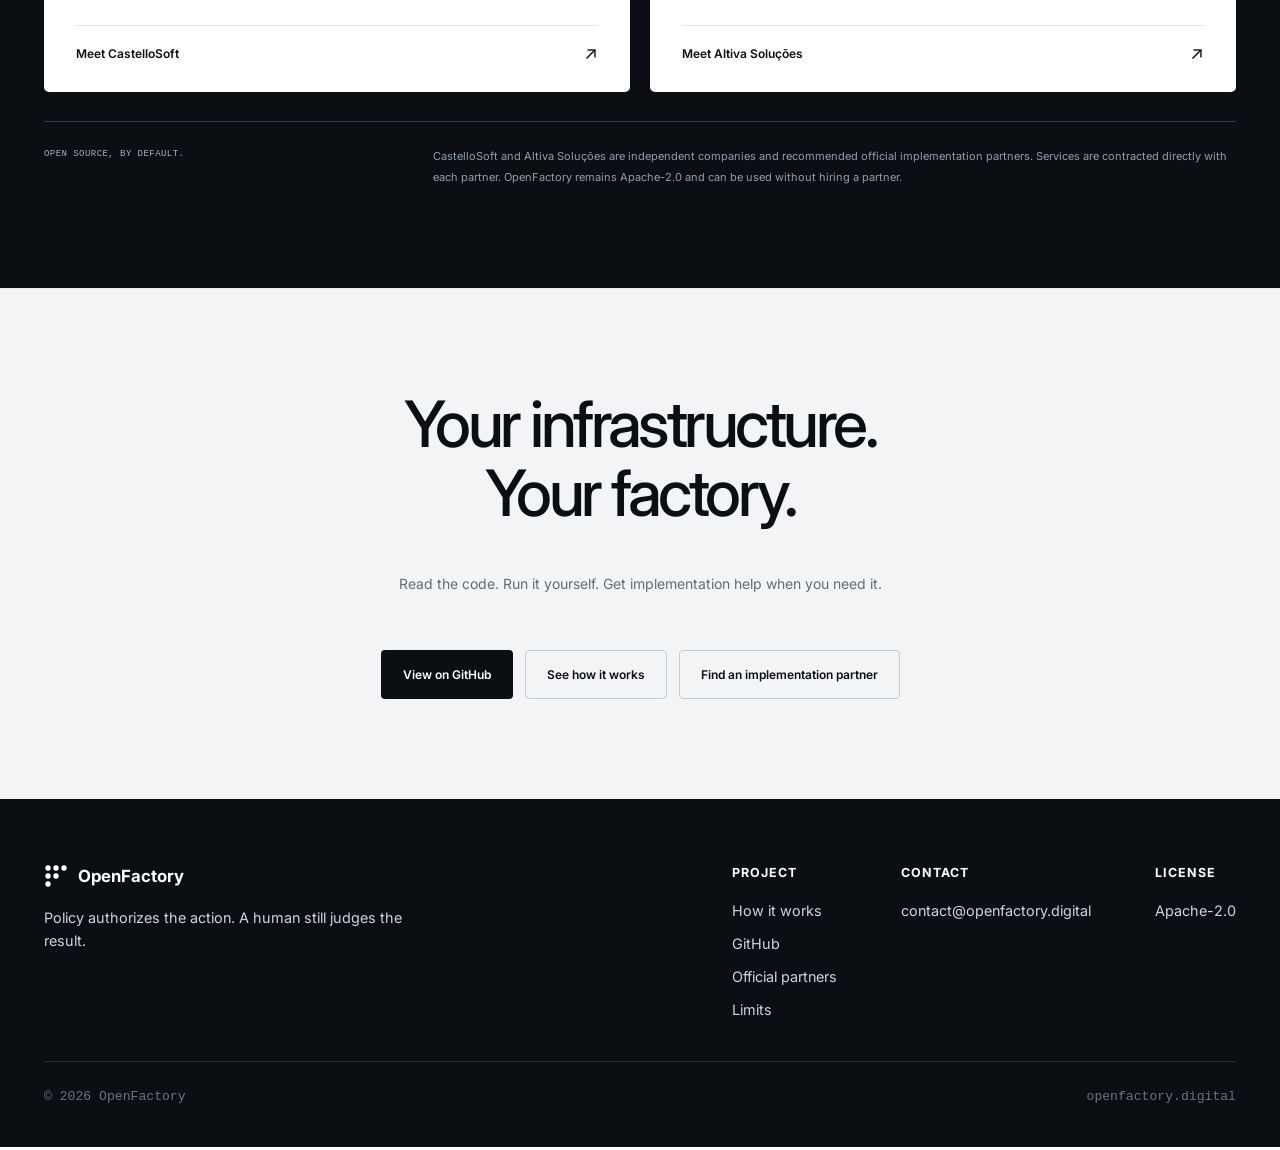
==== commit 07c69bb1: "Refresh OpenFactory site and introduce implementation partners" ====
--- a/index.html
+++ b/index.html
@@ -3,8 +3,9 @@
 <head>
   <meta charset="UTF-8">
   <meta name="viewport" content="width=device-width, initial-scale=1.0">
-  <title>OpenFactory: software stopped being handmade</title>
+  <title>OpenFactory — the open-source software factory</title>
   <meta name="description" content="A card goes in and a reviewed pull request comes out, built in a sandbox with your project's own gates and checked by a second, independent agent. Open source, Apache-2.0, runs on your own machines.">
+  <link rel="canonical" href="https://openfactory.digital/">
   <meta name="theme-color" content="#0B0F14">
 
   <link rel="icon" type="image/png" sizes="32x32" href="/assets/favicons/favicon-32.png">
@@ -12,19 +13,20 @@
   <link rel="apple-touch-icon" href="/assets/favicons/app-icon-512.png">
 
   <meta property="og:type" content="website">
-  <meta property="og:title" content="OpenFactory: software stopped being handmade">
+  <meta property="og:title" content="OpenFactory — the open-source software factory">
   <meta property="og:description" content="A card goes in and a reviewed pull request comes out, built in a sandbox with your project's own gates and checked by a second, independent agent. Open source, Apache-2.0, runs on your own machines.">
-  <meta property="og:image" content="/assets/logos/logo-horizontal.png">
+  <meta property="og:image" content="https://openfactory.digital/assets/logos/logo-horizontal.png">
   <meta property="og:url" content="https://openfactory.digital">
   <meta name="twitter:card" content="summary_large_image">
 
   <link rel="preconnect" href="https://fonts.googleapis.com">
   <link rel="preconnect" href="https://fonts.gstatic.com" crossorigin>
-  <link href="https://fonts.googleapis.com/css2?family=Inter:wght@400;500;600;700&display=swap" rel="stylesheet">
+  <link href="https://fonts.googleapis.com/css2?family=Inter:wght@400;500;600;700&amp;family=Plus+Jakarta+Sans:wght@600;800&amp;display=swap" rel="stylesheet">
 
   <link rel="stylesheet" href="/assets/css/style.css">
+  <link rel="stylesheet" href="/assets/css/refresh.css">
 </head>
-<body>
+<body class="landing">
 
   <!-- Shared icon sprite: referenced by every diagram on this page. -->
   <svg style="display:none" aria-hidden="true">
@@ -58,7 +60,7 @@
           <ul>
             <li><a href="#capacity">Why OpenFactory</a></li>
             <li><a href="#integrations">Integrations</a></li>
-            <li><a href="#numbers">Numbers</a></li>
+            <li><a href="#partners">Partners</a></li>
             <li><a href="#product">Product</a></li>
             <li><a href="/how-it-works.html">How it works</a></li>
           </ul>
@@ -78,65 +80,37 @@
     <section class="hero">
       <div class="container hero-grid">
         <div class="hero-copy">
-          <span class="eyebrow">Open source · Apache-2.0</span>
-          <h1>Software stopped being handmade.</h1>
-          <div class="lede">
-            <p>
-              A ticket today is craft work: someone opens an editor, hunts through the codebase,
-              writes the change, runs the tests, opens the PR. OpenFactory puts that on a line. A
-              card goes in, and a reviewed pull request comes out, built in a sandbox running your
-              project's own gates and checked by a second, independent agent before it ever
-              reaches you.
-            </p>
-            <p>
-              Your day moves with it. Instead of reading every diff as it is typed, you read the
-              floor: what shipped, what stalled, what needs a decision only a person can make. The
-              two calls that were always yours, what gets built and whether it ships, stay yours.
-            </p>
-          </div>
+          <span class="eyebrow"><span class="open-dot" aria-hidden="true"></span> Open source · Apache-2.0</span>
+          <h1>Tickets in.<br>Reviewed pull<br>requests out.</h1>
+          <div class="lede"><p>Your board. Your agents. Your infrastructure. OpenFactory turns a ticket into tested code and an independently reviewed pull request.</p><p>You decide what gets built and what ships.</p></div>
           <div class="hero-actions">
-            <a class="btn btn-primary" href="https://github.com/Open-Factory-Digital/openfactory-core" target="_blank" rel="noopener">
-              View on GitHub
-            </a>
-            <a class="btn btn-secondary" href="/how-it-works.html">See how it works</a>
-          </div>
-          <div class="hero-badges">
-            <span class="badge">Apache-2.0</span>
-            <span class="badge">4,606 tests passing</span>
-            <span class="badge">No cloud account required</span>
-          </div>
-        </div>
-        <div class="hero-media">
-          <div class="terminal">
-            <span class="label">Get started</span>
-            <pre><span class="cmd">openfactory project init myapp ~/code/myapp</span>
-<span class="out"># registers the project, creates the board,
-# scaffolds .sdlc/project.yaml</span></pre>
-          </div>
-        </div>
-      </div>
+            <a class="btn btn-primary" href="https://github.com/Open-Factory-Digital/openfactory-core#quick-start" target="_blank" rel="noopener">Start building <span aria-hidden="true">↗</span></a>
+            <a class="btn btn-secondary" href="#product">See it run <span aria-hidden="true">↓</span></a>
+          </div>
+          <a class="hero-partner-link" href="#partners">Need help getting into production? Meet the partners <span aria-hidden="true">↗</span></a>
+        </div>
+        <div class="factory-visual" role="img" aria-label="Illustrative workflow: an accepted ticket enters OpenFactory, is built in a sandbox, tested with the project's own gates and reviewed by an independent agent. A person decides whether to merge and release.">
+          <div class="factory-top"><span class="factory-wordmark"><img src="/assets/logos/icon-white.svg" alt="" width="24" height="24"> OpenFactory</span><span class="factory-top-label">WORKFLOW</span></div>
+          <div class="factory-input"><span class="micro-label">01 / FROM YOUR BOARD</span><strong>An accepted ticket</strong><span>Requirements + project context</span></div>
+          <div class="factory-track">
+            <div class="factory-stage"><span class="stage-icon" aria-hidden="true">⌘</span><div><strong>Build</strong><span>Coding agent · isolated sandbox</span></div><span class="stage-number">02</span></div>
+            <div class="factory-stage"><span class="stage-icon" aria-hidden="true">✓</span><div><strong>Verify</strong><span>Your build commands &amp; test gates</span></div><span class="stage-number">03</span></div>
+            <div class="factory-stage"><span class="stage-icon" aria-hidden="true">⎇</span><div><strong>Review</strong><span>A second, independent agent</span></div><span class="stage-number">04</span></div>
+          </div>
+          <div class="factory-output"><svg aria-hidden="true" width="19" height="19"><use href="#ic-github"/></svg><div><strong>A reviewed pull request</strong><span>Ready for a human decision</span></div><span aria-hidden="true">↗</span></div>
+          <div class="factory-boundary"><span aria-hidden="true">↳</span> Merge &amp; release stay with your team.</div>
+        </div>
+      </div>
+      <div class="container foundation-strip"><span>BUILT TO BE YOURS</span><span>Apache-2.0</span><span>Self-hosted</span><span>Your existing tools</span><span>Human release decisions</span></div>
     </section>
 
     <!-- ============ CAPACITY: individual speed vs company throughput ============ -->
     <section id="capacity">
       <div class="container">
         <div class="section-head">
-          <span class="eyebrow">The unit of capacity</span>
-          <h2>A faster developer is still one developer.</h2>
-          <p>
-            Codex, Claude Code, Kimi and the rest raise the output of one person at a keyboard,
-            and they are sold the way they work: one licence, one person, one conversation at a
-            time. The unit of capacity is still a human, because somebody has to start each task,
-            stay with it, and carry it to a pull request.
-          </p>
-          <p>
-            OpenFactory does not compete with those tools. It runs them. The agents you already
-            pay for stop being a personal assistant and become a line the company owns, and the
-            number you manage stops being cost per developer per month and becomes cost per
-            merged ticket. The people do not disappear from that picture. They stop being the
-            conveyor belt between a ticket and a pull request, and keep the decisions that need
-            judgment.
-          </p>
+          <span class="eyebrow">01 / The operating model</span>
+          <h2>From individual assistants<br>to a pipeline the team owns.</h2>
+          <p>OpenFactory runs the coding agents you already use. Accepted tickets move through a repeatable build, test and review workflow, with failures surfaced as concrete decisions for your team.</p>
         </div>
 
         <div class="compare-grid">
@@ -357,73 +331,20 @@
       </div>
     </section>
 
-    <!-- ============ NUMBERS: token efficiency ============ -->
+    <!-- ============ NUMBERS ============ -->
     <section id="numbers">
-      <div class="container">
+      <div class="container evidence-layout">
         <div class="section-head">
-          <span class="eyebrow">Proven, not promised</span>
-          <h2>Less searching. Less spend.</h2>
-          <p>
-            An internal index means the agent isn't rediscovering your codebase from scratch on
-            every ticket. Measured on one task, run twice each way:
-          </p>
-        </div>
-
-        <div class="token-compare">
-          <div class="token-compare-legend">
-            <span class="legend-item"><span class="legend-swatch legend-without"></span>Without the map</span>
-            <span class="legend-item"><span class="legend-swatch legend-with"></span>With OpenFactory</span>
-          </div>
-
-          <div class="token-metric">
-            <div class="token-metric-head">
-              <span class="token-metric-name">Searches per task</span>
-              <span class="token-delta">−32%</span>
-            </div>
-            <div class="token-bar-row">
-              <div class="token-bar-track"><div class="token-bar-fill fill-without" style="width:100%"></div></div>
-              <span class="token-bar-value">20.5</span>
-            </div>
-            <div class="token-bar-row">
-              <div class="token-bar-track"><div class="token-bar-fill fill-with" style="width:68%"></div></div>
-              <span class="token-bar-value">14.0</span>
-            </div>
-          </div>
-
-          <div class="token-metric">
-            <div class="token-metric-head">
-              <span class="token-metric-name">Agent turns</span>
-              <span class="token-delta">−30%</span>
-            </div>
-            <div class="token-bar-row">
-              <div class="token-bar-track"><div class="token-bar-fill fill-without" style="width:100%"></div></div>
-              <span class="token-bar-value">21.5</span>
-            </div>
-            <div class="token-bar-row">
-              <div class="token-bar-track"><div class="token-bar-fill fill-with" style="width:70%"></div></div>
-              <span class="token-bar-value">15.0</span>
-            </div>
-          </div>
-
-          <div class="token-metric">
-            <div class="token-metric-head">
-              <span class="token-metric-name">Cost per task</span>
-              <span class="token-delta">−40%</span>
-            </div>
-            <div class="token-bar-row">
-              <div class="token-bar-track"><div class="token-bar-fill fill-without" style="width:100%"></div></div>
-              <span class="token-bar-value">$0.52</span>
-            </div>
-            <div class="token-bar-row">
-              <div class="token-bar-track"><div class="token-bar-fill fill-with" style="width:60%"></div></div>
-              <span class="token-bar-value">$0.31</span>
-            </div>
-          </div>
-
-          <p class="token-compare-caveat">
-            One task, n=2 per arm: a directional signal, not a proof yet. It stays off for every
-            project until a production A/B confirms it at scale.
-          </p>
+          <span class="eyebrow">Measured / 2026-09-01</span>
+          <h2>Less context hunting.<br>Fewer tokens per ticket.</h2>
+          <p>A module map helps the agent find the right code. An A/B on one production codebase measured the difference.</p>
+          <a class="text-link" href="https://github.com/Open-Factory-Digital/openfactory-core/blob/main/docs/knowledge-layer.md#what-it-measured-scan-of-2026-09-01" target="_blank" rel="noopener">Read the method and limits <span aria-hidden="true">↗</span></a>
+        </div>
+        <div class="evidence-results">
+          <div class="evidence-metric"><span>Tokens per ticket</span><strong>−22.0<small>%</small></strong><p>75,175 → 58,655</p></div>
+          <div class="evidence-metric"><span>Agent turns per ticket</span><strong>−30.8<small>%</small></strong><p>138 → 95.5</p></div>
+          <div class="evidence-context"><span>Cost / $11.70 → $7.47 (−36.2%)</span><span>Wall-clock / 3,272 s → 3,309 s (+1.1%)</span></div>
+          <p class="evidence-note">Medians, 8 tickets per arm. One codebase and a small sample; results depend on the work and model used. Wall-clock time was effectively unchanged.</p>
         </div>
       </div>
     </section>
@@ -442,23 +363,16 @@
         </div>
 
         <div class="media-video">
-          <video class="media-video-motion" autoplay muted loop playsinline preload="auto" poster="assets/videos/openfactory-poster.jpg">
+          <video class="media-video-motion" controls muted loop playsinline preload="none" poster="assets/videos/openfactory-poster.jpg">
             <source src="assets/videos/openfactory.mp4" type="video/mp4">
           </video>
           <img class="media-video-static" src="assets/videos/openfactory-poster.jpg" alt="OpenFactory dashboard and pipeline board">
         </div>
 
-        <div class="screenshot-grid">
-          <!-- Replace each placeholder with <img src="..." alt="..."> once screenshots are ready. -->
-          <div class="screenshot-placeholder">
-            <span class="placeholder-label"><strong>Board → PR</strong>a ticket picked up and turned into an open pull request</span>
-          </div>
-          <div class="screenshot-placeholder">
-            <span class="placeholder-label"><strong>Independent review</strong>the second agent's decision, score and findings</span>
-          </div>
-          <div class="screenshot-placeholder">
-            <span class="placeholder-label"><strong>Escalation</strong>a stall surfaced as a question with executable options</span>
-          </div>
+        <div class="product-outcomes">
+          <div><span>01</span><h3>Board → PR</h3><p>Follow the ticket from the queue to the pull request.</p></div>
+          <div><span>02</span><h3>Independent review</h3><p>Inspect the second agent’s decision and findings.</p></div>
+          <div><span>03</span><h3>Actionable escalation</h3><p>See the question when the factory needs your judgment.</p></div>
         </div>
       </div>
     </section>
@@ -468,7 +382,7 @@
       <div class="container">
         <div class="section-head">
           <span class="eyebrow">For the people who will run it</span>
-          <h2>It takes the boring half.</h2>
+          <h2>Automation with boundaries you can inspect.</h2>
         </div>
 
         <div class="feature-grid">
@@ -482,7 +396,7 @@
           </div>
 
           <div class="feature">
-            <h3>It never lies to you</h3>
+            <h3>Failures stay visible</h3>
             <p>
               An unreadable board is not an empty queue, and a failed read is never dressed up as
               a result. Every stall either self-heals within a bound or asks you a concrete
@@ -508,17 +422,48 @@
       </div>
     </section>
 
+    <!-- ============ OFFICIAL IMPLEMENTATION PARTNERS ============ -->
+    <section class="partner-section" id="partners" aria-labelledby="partners-title">
+      <div class="container">
+        <div class="partner-heading">
+          <div><span class="eyebrow">The implementation network</span><h2 id="partners-title">Open source.<br>Local expertise.</h2></div>
+          <p>Run OpenFactory yourself, or bring in an official implementation partner to help put the factory to work in your business.</p>
+        </div>
+        <div class="partner-map" role="img" aria-label="World map marking two independent official implementation partners: CastelloSoft in Brazil and Altiva Soluções in Portugal. Markers indicate countries, not office addresses.">
+          <img src="/assets/partners/world-map.svg" alt="" width="1080" height="465" loading="lazy">
+          <div class="map-location map-brazil"><span class="map-pin"></span><div><span>BRAZIL</span><strong>CastelloSoft</strong></div></div>
+          <div class="map-location map-portugal"><span class="map-pin"></span><div><span>PORTUGAL</span><strong>Altiva Soluções</strong></div></div>
+          <div class="map-caption"><span class="map-key" aria-hidden="true"></span> Partner locations <span>02 countries · 02 independent companies</span></div>
+        </div>
+        <div class="partner-cards">
+          <article class="partner-card">
+            <div class="partner-card-top"><span>01 / BRAZIL</span><span>Official implementation partner</span></div>
+            <div class="partner-brand castello-brand" aria-label="CastelloSoft"><span>CASTELLO</span><i aria-hidden="true"></i><span>SOFT</span></div>
+            <p>OpenFactory implementation, team training and ongoing factory operation for companies in Brazil.</p>
+            <a href="https://castellosoft.com.br/" target="_blank" rel="noopener">Meet CastelloSoft <span aria-hidden="true">↗</span></a>
+          </article>
+          <article class="partner-card">
+            <div class="partner-card-top"><span>02 / PORTUGAL</span><span>Official implementation partner</span></div>
+            <div class="partner-brand"><img src="/assets/partners/altiva.svg" alt="Altiva Soluções" width="609" height="201" loading="lazy"></div>
+            <p>AI consulting, custom software development and OpenFactory implementation support, based in Portugal.</p>
+            <a href="https://altiva.ai/" target="_blank" rel="noopener">Meet Altiva Soluções <span aria-hidden="true">↗</span></a>
+          </article>
+        </div>
+        <div class="partner-independence"><span>OPEN SOURCE, BY DEFAULT.</span><p>CastelloSoft and Altiva Soluções are independent companies and recommended official implementation partners. Services are contracted directly with each partner. OpenFactory remains Apache-2.0 and can be used without hiring a partner.</p></div>
+      </div>
+    </section>
+
     <!-- ============ CTA ============ -->
     <section class="cta-band">
       <div class="container">
-        <h2>Apache-2.0. Runs on your own machines.</h2>
-        <p>Read the code, run the tests, check the commands yourself.</p>
+        <h2>Your infrastructure.<br>Your factory.</h2>
+        <p>Read the code. Run it yourself. Get implementation help when you need it.</p>
         <div class="hero-actions">
           <a class="btn btn-primary" href="https://github.com/Open-Factory-Digital/openfactory-core" target="_blank" rel="noopener">
             View on GitHub
           </a>
           <a class="btn btn-secondary" href="/how-it-works.html">See how it works</a>
-          <a class="btn btn-secondary" href="mailto:contact@openfactory.digital">Contact us</a>
+          <a class="btn btn-secondary" href="#partners">Find an implementation partner</a>
         </div>
       </div>
     </section>
@@ -543,7 +488,7 @@
             <ul>
               <li><a href="/how-it-works.html">How it works</a></li>
               <li><a href="https://github.com/Open-Factory-Digital/openfactory-core" target="_blank" rel="noopener">GitHub</a></li>
-              <li><a href="#numbers">Numbers</a></li>
+              <li><a href="#partners">Official partners</a></li>
               <li><a href="/how-it-works.html#limits">Limits</a></li>
             </ul>
           </div>
--- a/assets/css/refresh.css
+++ b/assets/css/refresh.css
@@ -0,0 +1,158 @@
+/* Homepage refresh. OpenFactory's monochrome identity, with optional local partners. */
+.landing{--max:1240px;--radius:4px}
+.landing .site-header .container{height:80px}
+.landing .brand{font-size:19px;letter-spacing:-.055em}
+.landing .brand img{width:29px;height:29px}
+.landing .site-nav ul{gap:26px}
+.landing .site-nav a{font-size:12px}
+.landing .site-nav .btn{font-size:12px;padding:10px 20px;color:var(--ink)}
+.landing .hero{padding:90px 0 0;background:linear-gradient(125deg,#fff 25%,#f2f3f5);border:0}
+.landing .hero:before{display:none}
+.landing .hero-grid{grid-template-columns:1.14fr 1fr;gap:80px;align-items:center;padding-bottom:76px}
+.landing .hero .eyebrow{display:flex;align-items:center;gap:10px;margin-bottom:25px;font-size:10px;letter-spacing:.09em}
+.open-dot{display:block;width:6px;height:6px;border-radius:50%;background:var(--ink);box-shadow:0 0 0 4px #e9ecef}
+.landing .hero h1{font-size:clamp(48px,5.55vw,77px);font-weight:600;line-height:1.035;letter-spacing:-.065em;margin-bottom:27px}
+.landing .hero .lede{font-size:16px;line-height:1.8;max-width:490px;margin-bottom:27px}
+.landing .hero .lede p+p{margin-top:9px;color:var(--ink);font-size:14px;font-weight:500}
+.landing .hero-actions{gap:12px;margin-bottom:23px}
+.landing .btn{padding:14px 21px;font-size:12px;gap:28px}
+.landing .btn span{font-size:17px;line-height:1}
+.hero-partner-link{display:inline-block;font-size:11px;color:#66707b;text-underline-offset:4px;line-height:1.7}
+.hero-partner-link span{display:inline-block;margin-left:4px}
+.foundation-strip{display:flex;gap:32px;align-items:center;justify-content:space-between;min-height:83px;border-top:1px solid #dce0e5;font:11px var(--font-mono);color:#59626e;flex-wrap:wrap;padding-top:20px;padding-bottom:20px}
+.foundation-strip>span:first-child{font-size:9px;color:#7a818c;letter-spacing:.06em}
+.factory-visual{position:relative;background:#0b0f14;color:#fff;border:1px solid #222b34;border-radius:12px;padding:24px;box-shadow:0 32px 70px -32px #0b0f1460;transform:rotate(1deg);max-width:510px;width:100%;justify-self:end}
+.factory-top{display:flex;align-items:center;justify-content:space-between;gap:12px;padding-bottom:24px}
+.factory-wordmark{display:flex;align-items:center;gap:10px;font-size:15px;font-weight:600;letter-spacing:-.03em}
+.factory-top-label,.micro-label{font:9px var(--font-mono);letter-spacing:.08em;color:#a7b1bc}
+.factory-input{display:flex;flex-direction:column;gap:5px;border:1px solid #39424d;border-radius:5px;padding:18px 20px;background:#171e27}
+.factory-input strong{font-size:16px;font-weight:500;letter-spacing:-.02em;margin-top:5px}
+.factory-input>span:last-child{font-size:11px;color:#a5afbb}
+.factory-track{margin-left:19px;border-left:1px solid #3e4854;padding:14px 0 14px 19px}
+.factory-stage{display:flex;align-items:center;gap:15px;padding:12px 0;position:relative}
+.factory-stage:before{content:"";position:absolute;left:-23px;width:7px;height:7px;border-radius:50%;background:#0b0f14;border:1px solid #96a3b2}
+.stage-icon{display:grid;place-items:center;width:34px;height:34px;border:1px solid #3b4551;color:#d2d8e0;font-size:20px;border-radius:5px;flex:none}
+.factory-stage div{display:flex;flex-direction:column;gap:3px}
+.factory-stage strong{font-size:13px;font-weight:500}
+.factory-stage div span{font-size:10px;color:#a1abb8}
+.stage-number{margin-left:auto;color:#818e9c;font:9px var(--font-mono)}
+.factory-output{display:flex;gap:13px;align-items:center;background:#f0f3f5;color:#121920;padding:18px 20px;border-radius:5px}
+.factory-output svg{fill:currentColor;flex:none}
+.factory-output div{display:flex;flex-direction:column;gap:4px}
+.factory-output strong{font-size:13px;font-weight:600}
+.factory-output div span{font-size:10px;color:#5d6670}
+.factory-output>span{margin-left:auto}
+.factory-boundary{display:flex;gap:10px;margin-top:17px;font:9px var(--font-mono);color:#aeb9c5}
+.factory-boundary>span{font-size:15px;line-height:1}
+.landing section:not(.hero){padding:100px 0}
+.landing section[id]{scroll-margin-top:78px}
+.landing .section-head{max-width:710px;margin-bottom:43px}
+.landing .section-head .eyebrow{font-size:10px;letter-spacing:.1em}
+.landing .section-head h2{font-size:clamp(29px,3.6vw,45px);font-weight:500;line-height:1.15;letter-spacing:-.05em;margin-top:16px}
+.landing .section-head p{font-size:15px;line-height:1.8;margin-top:20px;max-width:640px}
+.landing #capacity .compare-grid{gap:24px}
+.landing .compare-panel{background:#f6f7f8;border:1px solid #e2e6eb;border-radius:8px;padding:27px}
+.landing .pipeline-branches{gap:24px}
+.landing .branch-card{background:#fff;border-radius:6px}
+.landing .branch-card p{font-size:13px;line-height:1.8}
+.landing .branch-card h3{font-size:18px;letter-spacing:-.03em}
+.landing .evidence-layout{display:grid;grid-template-columns:1fr 1.1fr;gap:85px;align-items:start}
+.landing .evidence-layout .section-head{margin:0}
+.text-link{display:inline-flex;gap:14px;font-size:12px;font-weight:500;text-underline-offset:5px;margin-top:24px}
+.evidence-results{display:grid;grid-template-columns:repeat(2,minmax(0,1fr));gap:30px;min-width:0}
+.evidence-metric{border-top:1px solid #bcc4cd;padding-top:20px}
+.evidence-metric>span{font:10px var(--font-mono);color:#5b6672}
+.evidence-metric strong{display:block;font-size:clamp(42px,5vw,62px);line-height:1.3;letter-spacing:-.07em;font-weight:500;margin-top:14px}
+.evidence-metric small{font-size:.55em}
+.evidence-metric p{font:11px var(--font-mono);color:#737e89;margin-top:6px}
+.evidence-context{grid-column:1/-1;display:flex;flex-direction:column;gap:9px;border-top:1px solid #e0e4e8;padding-top:19px;font:11px var(--font-mono);color:#52606d}
+.evidence-note{grid-column:1/-1;font-size:11px;line-height:1.8;color:#687380;margin-top:-12px}
+.landing .media-video{border-radius:9px;box-shadow:0 22px 50px -25px #0b0f1440}
+.landing .media-video-motion{display:block;width:100%}
+.landing .media-video-static{display:none!important}
+.product-outcomes{display:grid;grid-template-columns:repeat(3,1fr);gap:32px;margin-top:36px}
+.product-outcomes>div{border-top:1px solid #cbd2da;padding-top:18px;display:grid;grid-template-columns:24px 1fr;gap:7px 8px}
+.product-outcomes span{font:10px var(--font-mono);color:#727c87;padding-top:3px}
+.product-outcomes h3{font-size:14px;font-weight:500;letter-spacing:-.025em}
+.product-outcomes p{grid-column:2;font-size:12px;line-height:1.8;color:#67717b}
+.landing .feature h3{font-size:17px;letter-spacing:-.03em}
+.landing .feature p{font-size:13px;line-height:1.85}
+.landing .dev-footnote{font-size:12px}
+.landing .partner-section{background:#0b0f14;color:#fff;padding-bottom:70px}
+.partner-heading{display:flex;align-items:flex-end;justify-content:space-between;gap:50px}
+.partner-heading .eyebrow{color:#9aa6b4;font-size:10px}
+.partner-heading h2{font-size:clamp(40px,5vw,64px);font-weight:500;line-height:1.07;letter-spacing:-.06em;margin-top:18px}
+.partner-heading>p{max-width:360px;color:#b3bdc8;font-size:14px;line-height:1.85;padding-bottom:4px}
+.partner-map{position:relative;margin:33px 0 30px;padding-bottom:35px}
+.partner-map>img{width:100%;height:auto;opacity:.9}
+.map-location{position:absolute;display:flex;align-items:center;gap:14px}
+.map-pin{width:9px;height:9px;flex:none;background:#fff;border:2px solid #0b0f14;border-radius:50%;box-shadow:0 0 0 1px #d5dfe7,0 0 0 7px #ffffff0b,0 0 24px #ffffff35}
+.map-location>div{background:#0b0f14dd;border:1px solid #39434f;padding:10px 14px;border-radius:4px;display:flex;flex-direction:column;gap:3px;white-space:nowrap;box-shadow:0 5px 16px #0003}
+.map-location div>span{font:8px var(--font-mono);letter-spacing:.1em;color:#a4afbc}
+.map-location strong{font-size:13px;font-weight:500;letter-spacing:-.02em}
+.map-brazil{left:calc(36.944% - 4.5px);top:calc((100% - 35px)*.677419 - 26px)}
+.map-portugal{left:calc(47.778% - 4.5px);top:calc((100% - 35px)*.329032 - 26px)}
+.map-caption{position:absolute;bottom:0;left:0;right:0;display:flex;align-items:center;gap:9px;font:9px var(--font-mono);color:#a2adbb}
+.map-caption>span:last-child{margin-left:auto;color:#7f8b99}
+.map-key{width:5px;height:5px;border-radius:50%;background:#cfd6df}
+.partner-cards{display:grid;grid-template-columns:1fr 1fr;gap:20px}
+.partner-card{background:#fff;color:var(--ink);padding:28px 32px 29px;border-radius:5px;display:flex;flex-direction:column;align-items:flex-start}
+.partner-card-top{display:flex;justify-content:space-between;gap:16px;width:100%;font:9px var(--font-mono);color:#737c85}
+.partner-card-top>span:first-child{color:#25313d;letter-spacing:.05em}
+.partner-brand{height:85px;display:flex;align-items:center;margin:20px 0 10px}
+.partner-brand img{width:171px;height:auto;max-height:70px;object-fit:contain}
+.castello-brand{gap:11px;white-space:nowrap;font-family:"Plus Jakarta Sans",Arial,sans-serif}
+.castello-brand>span:first-child{font-size:27px;font-weight:800;letter-spacing:-.065em}
+.castello-brand>span:last-child{font-size:18px;font-weight:600;letter-spacing:.1em}
+.castello-brand i{width:2px;height:25px;background:#c8845f}
+.partner-card>p{font-size:13px;line-height:1.8;color:#606b76;max-width:390px;margin-bottom:24px}
+.partner-card>a{display:flex;justify-content:space-between;width:100%;border-top:1px solid #e1e5e9;padding-top:18px;margin-top:auto;text-decoration:none;font-size:12px;font-weight:600}
+.partner-card>a>span{font-size:18px;font-weight:400;line-height:1}
+.partner-card>a:hover{text-decoration:underline;text-underline-offset:5px}
+.partner-independence{display:grid;grid-template-columns:1fr 2.3fr;gap:40px;margin-top:29px;border-top:1px solid #303943;padding-top:24px}
+.partner-independence>span{font:9px var(--font-mono);color:#a6b2bf;letter-spacing:.05em;padding-top:3px}
+.partner-independence p{font-size:11px;line-height:1.9;color:#929eac}
+.landing .cta-band{background:#f3f4f5;color:var(--ink);text-align:center}
+.landing .cta-band h2{color:var(--ink);font-size:clamp(40px,5vw,64px);line-height:1.09;letter-spacing:-.055em;font-weight:500}
+.landing .cta-band p{font-size:14px;color:#616d79;margin-top:21px}
+.landing .cta-band .hero-actions{justify-content:center;margin-top:30px;margin-bottom:0}
+.landing .cta-band .btn-primary{background:var(--ink);color:#fff}
+.landing .cta-band .btn-secondary{color:var(--ink);border-color:#c6cdd5}
+.landing .site-footer{background:#0b0f14}
+.landing a:focus-visible,.landing button:focus-visible{outline:2px solid #8a9aad;outline-offset:5px}
+@media(min-width:901px) and (max-width:1100px){.landing .site-nav ul{gap:16px}.landing .site-nav{gap:24px}.landing .hero-grid{gap:40px}.landing .hero h1{font-size:61px}}
+@media(max-width:900px){
+ .landing .hero{padding-top:60px}.landing .hero-grid{grid-template-columns:1fr 1fr;gap:32px;padding-bottom:58px}
+ .landing .hero h1{font-size:clamp(42px,6.5vw,60px)}.landing .hero .lede{font-size:14px}
+ .factory-visual{padding:18px;transform:none}.factory-top-label{display:none}.factory-stage{gap:10px}.factory-stage div span{font-size:9px}
+ .factory-boundary{font-size:8px}.foundation-strip{gap:16px;font-size:10px}
+ .landing section:not(.hero){padding:76px 0}.landing .evidence-layout{gap:40px}.evidence-results{gap:20px}
+ .partner-heading>p{max-width:300px}.partner-card{padding:24px}.partner-card-top{flex-direction:column;gap:7px}
+ .partner-independence{grid-template-columns:1fr 2fr;gap:25px}
+}
+@media(max-width:680px){
+ .landing .site-header .container{height:68px}.landing .container{padding-left:22px;padding-right:22px}
+ .landing .hero{padding-top:47px}.landing .hero-grid{grid-template-columns:1fr;gap:40px;padding-bottom:38px}
+ .landing .hero h1{font-size:clamp(49px,10.5vw,67px)}.landing .hero .lede{font-size:15px;max-width:100%}
+ .landing .hero .eyebrow{font-size:9px;margin-bottom:23px}.landing .btn{padding:13px 17px;gap:20px}
+ .hero-partner-link{font-size:10px}.factory-visual{max-width:100%;padding:24px}.factory-top-label{display:inline}
+ .factory-stage div span{font-size:11px}.factory-stage{padding:14px 0}.factory-boundary{font-size:9px}
+ .foundation-strip{margin:0 22px;padding-left:0!important;padding-right:0!important;gap:15px 20px;justify-content:flex-start;font-size:9px}
+ .foundation-strip>span:first-child{width:100%;font-size:8px}
+ .landing section:not(.hero){padding:62px 0}.landing .section-head h2{font-size:33px}.landing .section-head p{font-size:14px}
+ .landing .compare-panel{padding:17px}.landing .evidence-layout{grid-template-columns:minmax(0,1fr);gap:35px}
+ .evidence-metric strong{font-size:clamp(40px,12vw,56px)}.evidence-results{gap:24px}.evidence-context{font-size:10px;line-height:1.7}
+ .product-outcomes{grid-template-columns:1fr;gap:19px;margin-top:27px}.product-outcomes>div{padding-top:17px}
+ .partner-heading{display:block}.partner-heading h2{font-size:49px}.partner-heading>p{max-width:100%;margin-top:23px;font-size:13px}
+ .partner-map{margin:28px -12px 30px;padding-bottom:39px}.map-location{gap:6px}.map-location>div{padding:6px 8px}
+ .map-location strong{font-size:10px}.map-location div>span{font-size:6px}.map-pin{width:7px;height:7px}
+ .map-brazil{left:calc(36.944% - 3.5px);top:calc((100% - 39px)*.677419 - 19px)}
+ .map-portugal{left:calc(47.778% - 3.5px);top:calc((100% - 39px)*.329032 - 19px)}
+ .map-caption{left:12px;right:12px;font-size:8px}.map-caption>span:last-child{font-size:7px;max-width:122px;text-align:right;line-height:1.6}
+ .partner-cards{grid-template-columns:1fr;gap:16px}.partner-card{padding:25px}.partner-card-top{flex-direction:row;font-size:8px}
+ .partner-brand{margin-top:14px;margin-bottom:5px;height:77px}.castello-brand{gap:8px}.castello-brand>span:first-child{font-size:clamp(21px,6vw,26px)}.castello-brand>span:last-child{font-size:clamp(13px,4vw,18px)}
+ .partner-independence{grid-template-columns:1fr;gap:13px}.partner-independence p{font-size:11px}
+ .landing .cta-band h2{font-size:48px}.landing .cta-band .hero-actions{flex-direction:column;align-items:center}
+ .landing .cta-band .btn{justify-content:space-between;width:100%;max-width:300px}.landing .cta-band p{line-height:1.8}
+}
+@media(prefers-reduced-motion:reduce){.landing{scroll-behavior:auto}.landing *{scroll-behavior:auto;transition:none!important}}
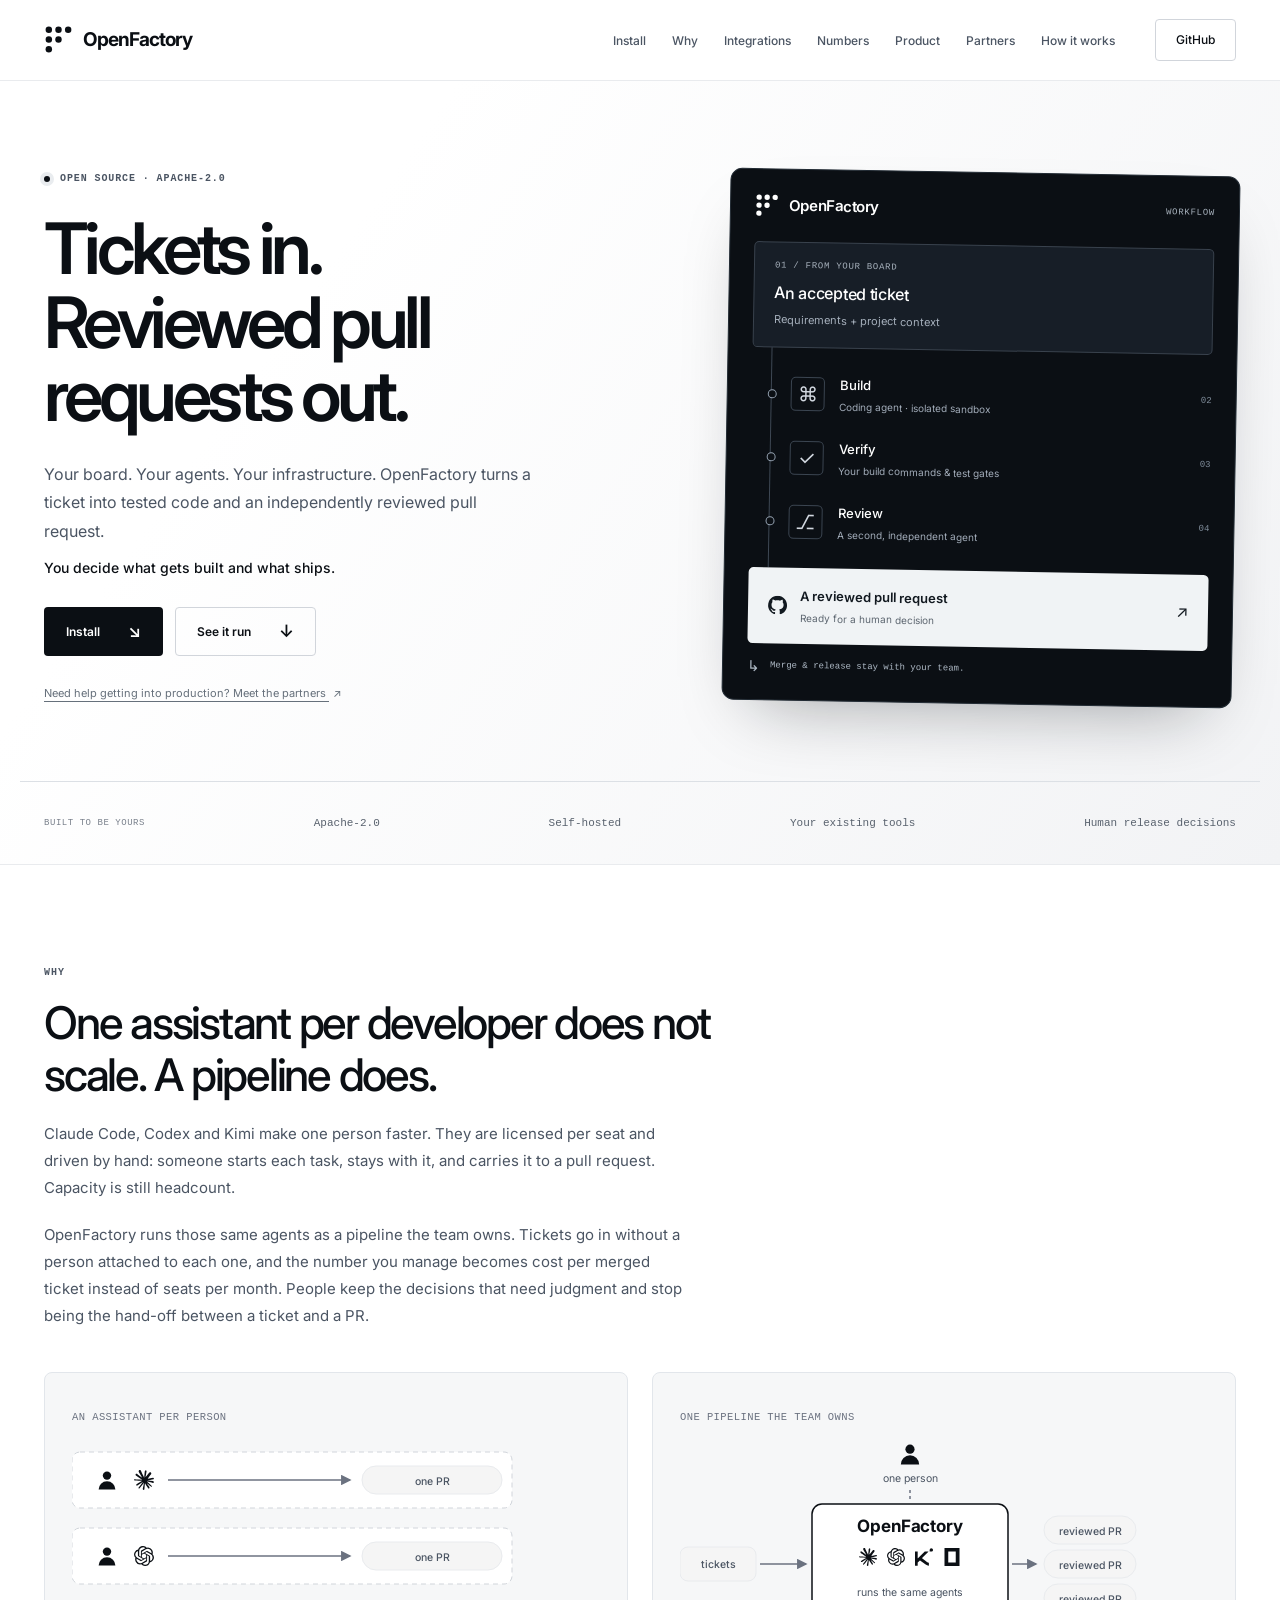
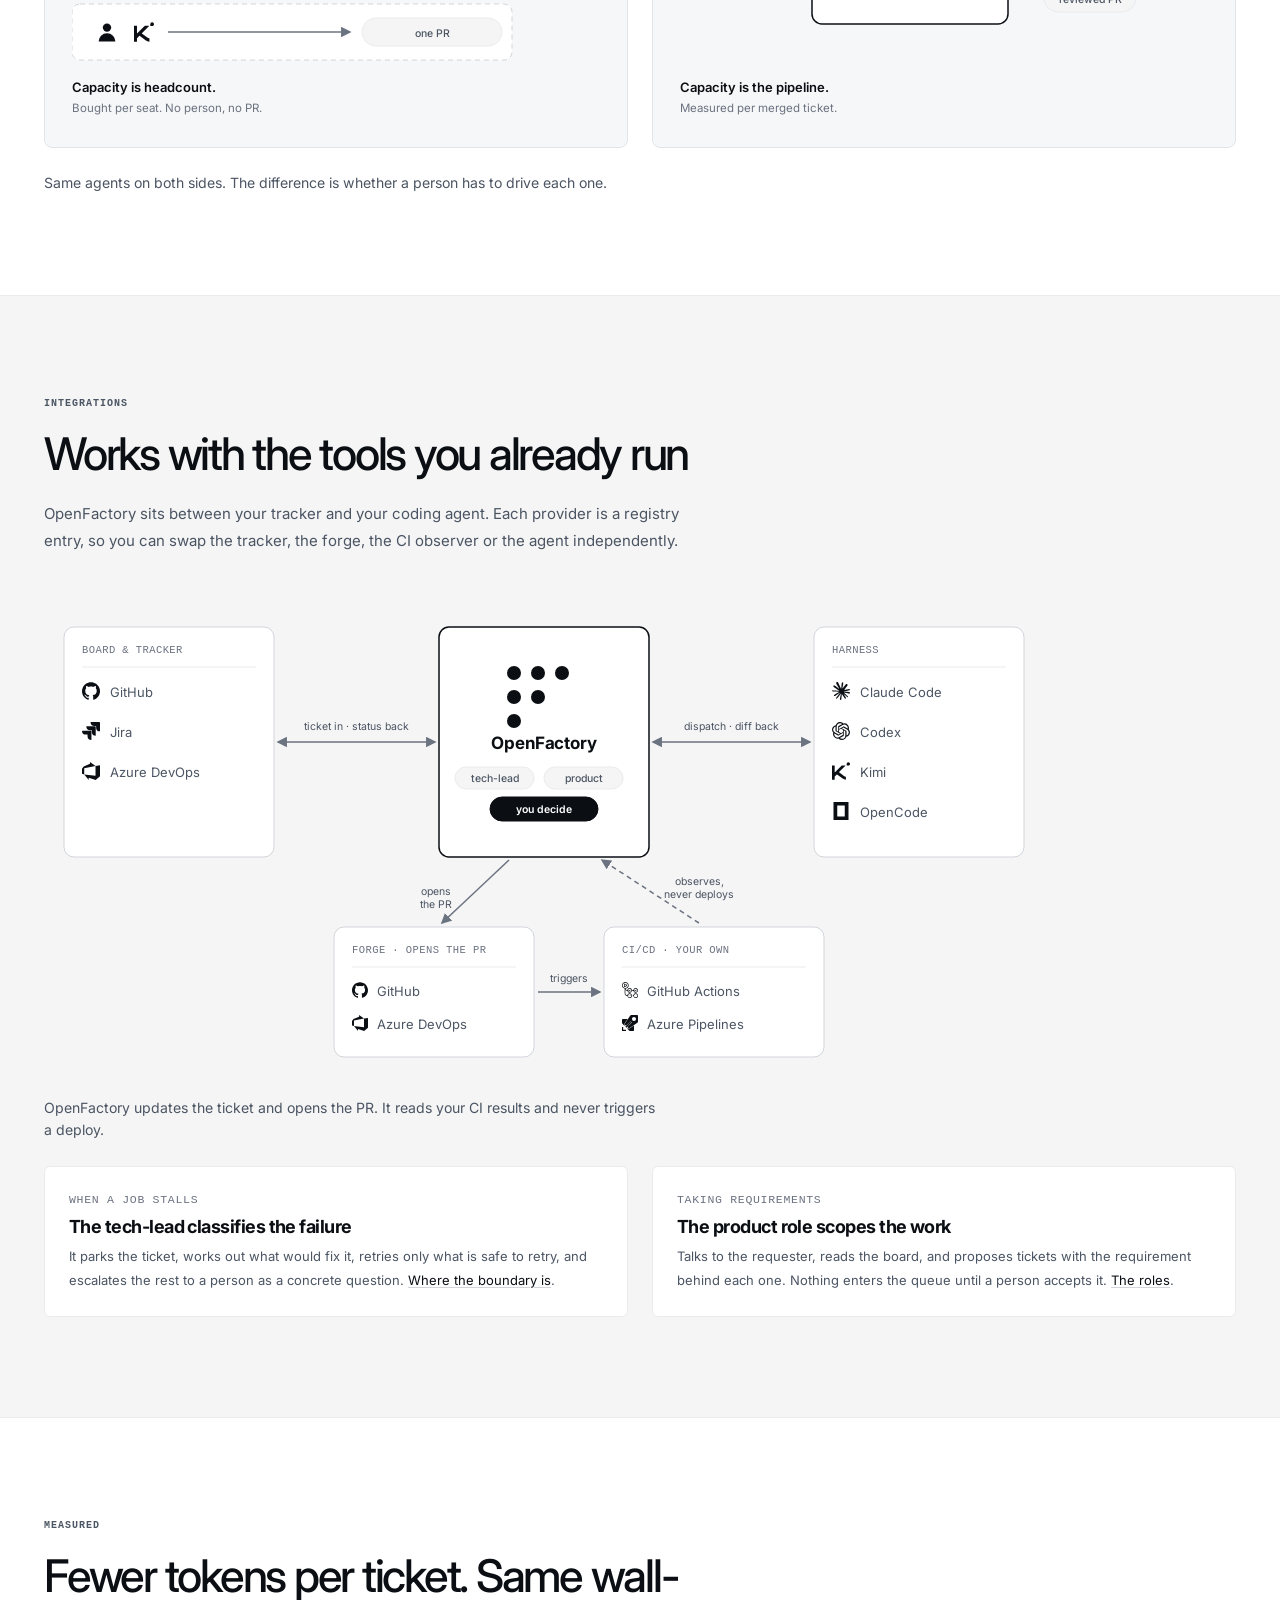
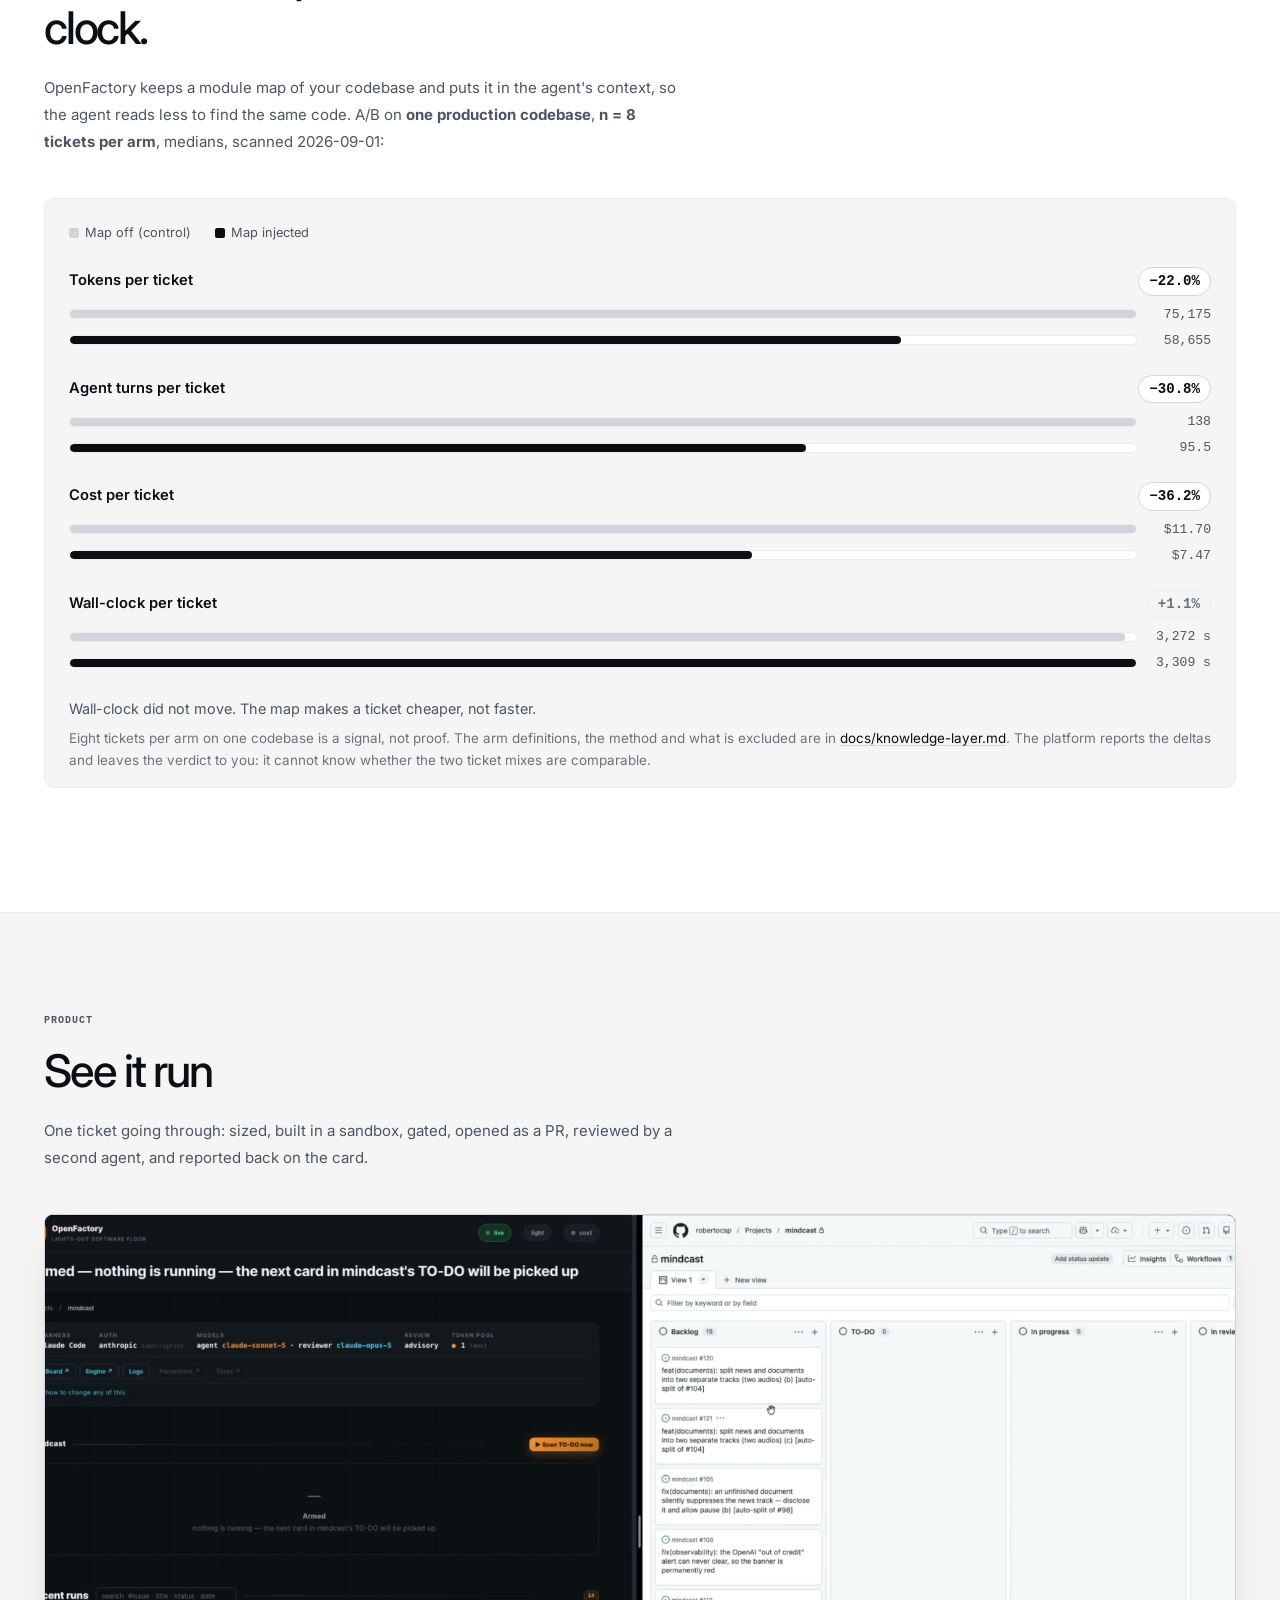
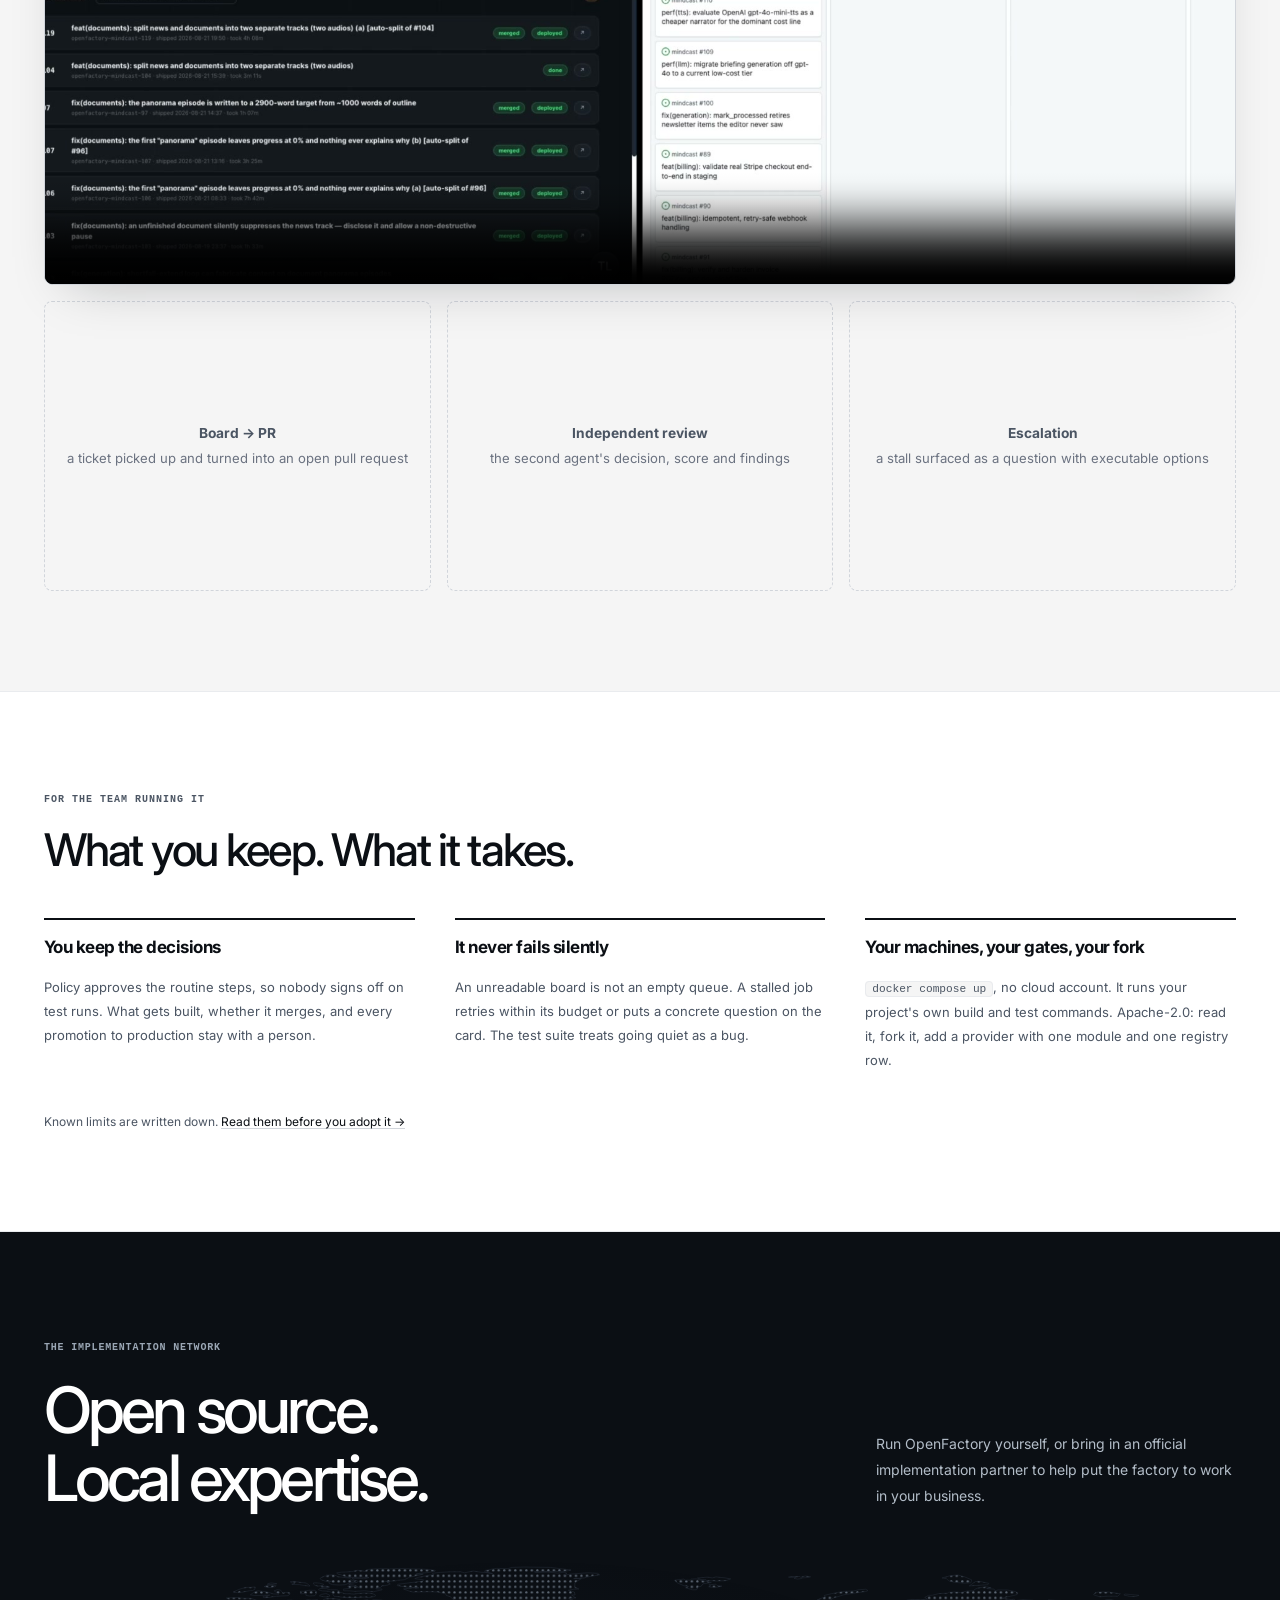
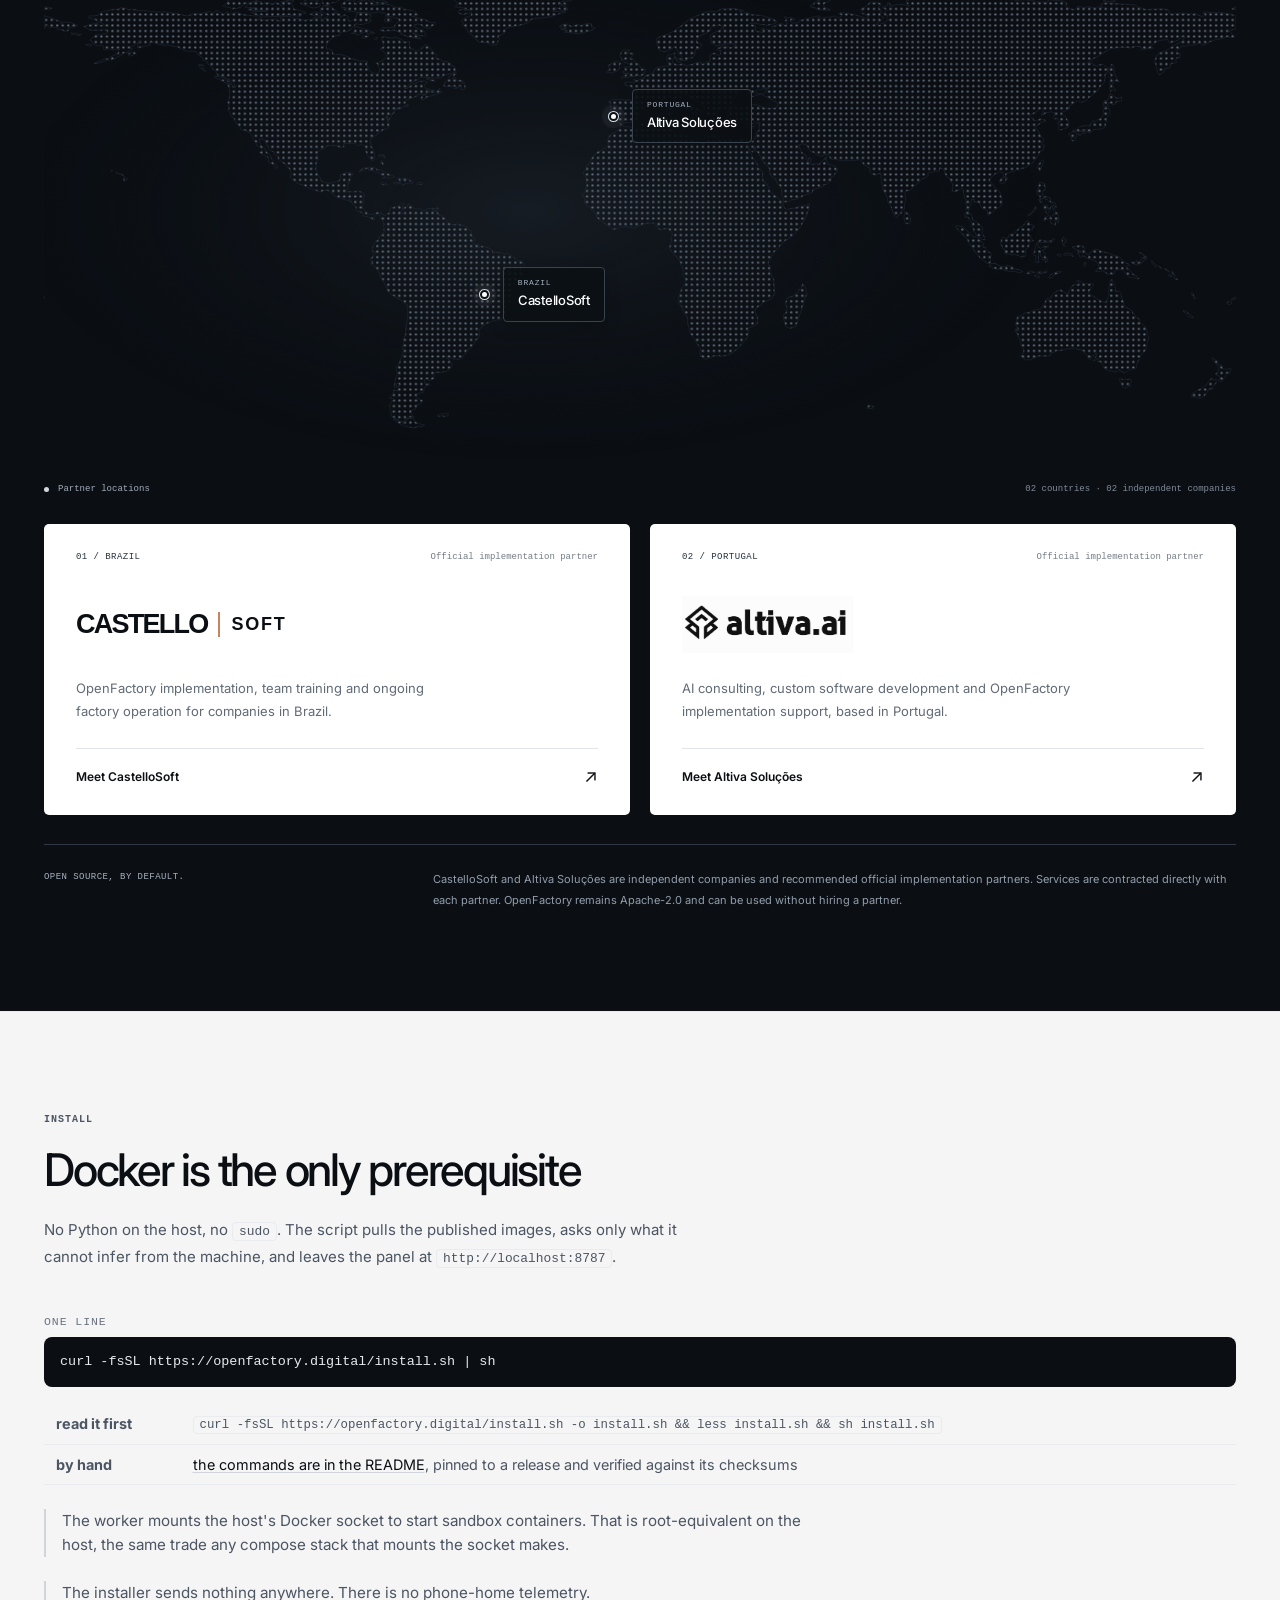
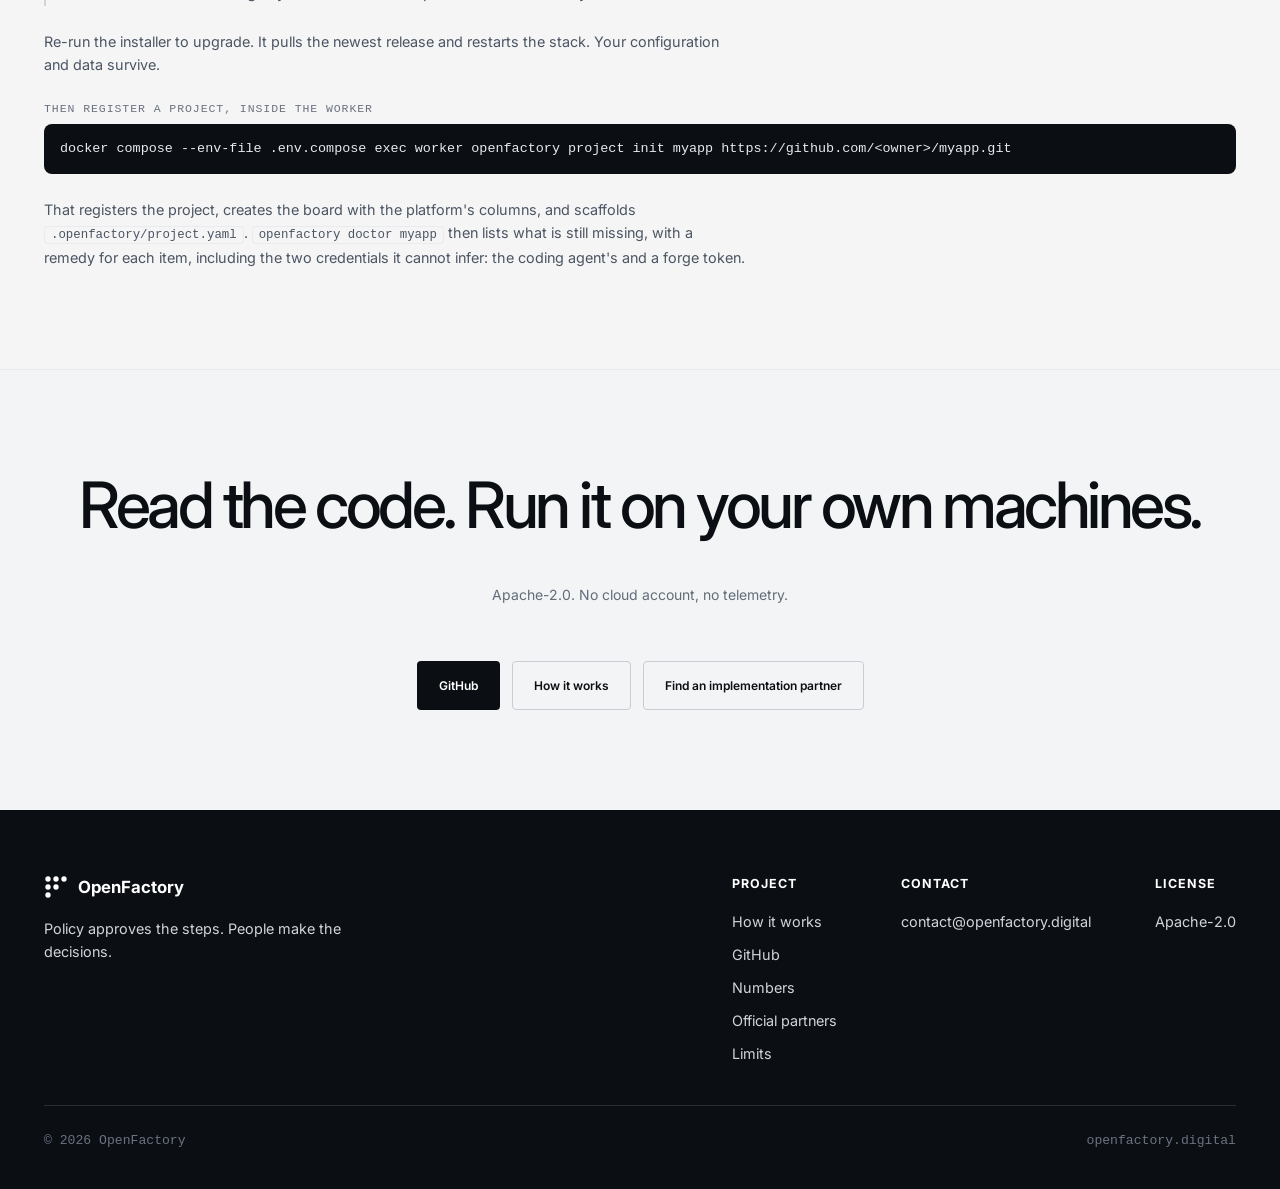
==== commit 5bd20b05: "Refresh OpenFactory site and feature official partners" ====
--- a/index.html
+++ b/index.html
@@ -3,9 +3,8 @@
 <head>
   <meta charset="UTF-8">
   <meta name="viewport" content="width=device-width, initial-scale=1.0">
-  <title>OpenFactory — the open-source software factory</title>
-  <meta name="description" content="A card goes in and a reviewed pull request comes out, built in a sandbox with your project's own gates and checked by a second, independent agent. Open source, Apache-2.0, runs on your own machines.">
-  <link rel="canonical" href="https://openfactory.digital/">
+  <title>OpenFactory: tickets in, reviewed pull requests out</title>
+  <meta name="description" content="Open-source software factory. It takes tickets from GitHub, Jira or Azure DevOps, runs the coding agents you already use in a sandbox with your own test gates, and returns an independently reviewed pull request. Apache-2.0. Runs on your machines.">
   <meta name="theme-color" content="#0B0F14">
 
   <link rel="icon" type="image/png" sizes="32x32" href="/assets/favicons/favicon-32.png">
@@ -13,15 +12,15 @@
   <link rel="apple-touch-icon" href="/assets/favicons/app-icon-512.png">
 
   <meta property="og:type" content="website">
-  <meta property="og:title" content="OpenFactory — the open-source software factory">
-  <meta property="og:description" content="A card goes in and a reviewed pull request comes out, built in a sandbox with your project's own gates and checked by a second, independent agent. Open source, Apache-2.0, runs on your own machines.">
-  <meta property="og:image" content="https://openfactory.digital/assets/logos/logo-horizontal.png">
+  <meta property="og:title" content="OpenFactory: tickets in, reviewed pull requests out">
+  <meta property="og:description" content="Open-source software factory. It takes tickets from GitHub, Jira or Azure DevOps, runs the coding agents you already use in a sandbox with your own test gates, and returns an independently reviewed pull request. Apache-2.0. Runs on your machines.">
+  <meta property="og:image" content="/assets/logos/logo-horizontal.png">
   <meta property="og:url" content="https://openfactory.digital">
   <meta name="twitter:card" content="summary_large_image">
 
   <link rel="preconnect" href="https://fonts.googleapis.com">
   <link rel="preconnect" href="https://fonts.gstatic.com" crossorigin>
-  <link href="https://fonts.googleapis.com/css2?family=Inter:wght@400;500;600;700&amp;family=Plus+Jakarta+Sans:wght@600;800&amp;display=swap" rel="stylesheet">
+  <link href="https://fonts.googleapis.com/css2?family=Inter:wght@400;500;600;700&display=swap" rel="stylesheet">
 
   <link rel="stylesheet" href="/assets/css/style.css">
   <link rel="stylesheet" href="/assets/css/refresh.css">
@@ -58,10 +57,12 @@
       <nav class="site-nav" id="siteNav">
         <div class="nav-links">
           <ul>
-            <li><a href="#capacity">Why OpenFactory</a></li>
+            <li><a href="#install">Install</a></li>
+            <li><a href="#capacity">Why</a></li>
             <li><a href="#integrations">Integrations</a></li>
+            <li><a href="#numbers">Numbers</a></li>
+            <li><a href="#product">Product</a></li>
             <li><a href="#partners">Partners</a></li>
-            <li><a href="#product">Product</a></li>
             <li><a href="/how-it-works.html">How it works</a></li>
           </ul>
         </div>
@@ -84,7 +85,7 @@
           <h1>Tickets in.<br>Reviewed pull<br>requests out.</h1>
           <div class="lede"><p>Your board. Your agents. Your infrastructure. OpenFactory turns a ticket into tested code and an independently reviewed pull request.</p><p>You decide what gets built and what ships.</p></div>
           <div class="hero-actions">
-            <a class="btn btn-primary" href="https://github.com/Open-Factory-Digital/openfactory-core#quick-start" target="_blank" rel="noopener">Start building <span aria-hidden="true">↗</span></a>
+            <a class="btn btn-primary" href="#install">Install <span aria-hidden="true">↘</span></a>
             <a class="btn btn-secondary" href="#product">See it run <span aria-hidden="true">↓</span></a>
           </div>
           <a class="hero-partner-link" href="#partners">Need help getting into production? Meet the partners <span aria-hidden="true">↗</span></a>
@@ -104,13 +105,23 @@
       <div class="container foundation-strip"><span>BUILT TO BE YOURS</span><span>Apache-2.0</span><span>Self-hosted</span><span>Your existing tools</span><span>Human release decisions</span></div>
     </section>
 
-    <!-- ============ CAPACITY: individual speed vs company throughput ============ -->
+    <!-- ============ WHY: per-seat assistants vs a pipeline ============ -->
     <section id="capacity">
       <div class="container">
         <div class="section-head">
-          <span class="eyebrow">01 / The operating model</span>
-          <h2>From individual assistants<br>to a pipeline the team owns.</h2>
-          <p>OpenFactory runs the coding agents you already use. Accepted tickets move through a repeatable build, test and review workflow, with failures surfaced as concrete decisions for your team.</p>
+          <span class="eyebrow">Why</span>
+          <h2>One assistant per developer does not scale. A pipeline does.</h2>
+          <p>
+            Claude Code, Codex and Kimi make one person faster. They are licensed per seat and
+            driven by hand: someone starts each task, stays with it, and carries it to a pull
+            request. Capacity is still headcount.
+          </p>
+          <p>
+            OpenFactory runs those same agents as a pipeline the team owns. Tickets go in without
+            a person attached to each one, and the number you manage becomes cost per merged
+            ticket instead of seats per month. People keep the decisions that need judgment and
+            stop being the hand-off between a ticket and a PR.
+          </p>
         </div>
 
         <div class="compare-grid">
@@ -146,21 +157,21 @@
               <rect class="dg-pill" x="290" y="218" width="140" height="28" rx="14"/>
               <text class="dg-pill-text" x="360" y="236.5" text-anchor="middle">one PR</text>
 
-              <text class="dg-foot" x="0" y="292">The unit is a person.</text>
-              <text class="dg-foot-sub" x="0" y="312">Bought by the seat. Remove the person and the lane stops.</text>
+              <text class="dg-foot" x="0" y="292">Capacity is headcount.</text>
+              <text class="dg-foot-sub" x="0" y="312">Bought per seat. No person, no PR.</text>
             </svg>
           </div>
 
           <div class="compare-panel">
             <svg viewBox="0 0 460 320" role="img"
-                 aria-label="The same assistants sit inside a single OpenFactory line that takes tickets in and puts reviewed pull requests out, with one person overseeing the whole line and cost measured per merged ticket.">
+                 aria-label="The same assistants sit inside a single OpenFactory pipeline that takes tickets in and puts reviewed pull requests out, with one person overseeing the whole pipeline and cost measured per merged ticket.">
               <defs>
                 <marker id="pb-arrow" viewBox="0 0 10 10" refX="8.5" refY="5" markerWidth="7" markerHeight="7" orient="auto-start-reverse">
                   <polygon class="dg-arrowhead" points="0,0 10,5 0,10"/>
                 </marker>
               </defs>
 
-              <text class="dg-eyebrow" x="0" y="20">ONE LINE THE COMPANY OWNS</text>
+              <text class="dg-eyebrow" x="0" y="20">ONE PIPELINE THE TEAM OWNS</text>
 
               <use href="#ic-person" x="218" y="42" width="24" height="24" class="dg-icon"/>
               <text class="dg-line-label" x="230" y="82" text-anchor="middle">one person</text>
@@ -186,30 +197,28 @@
               <rect class="dg-pill" x="364" y="184" width="92" height="28" rx="14"/>
               <text class="dg-pill-text" x="410" y="202.5" text-anchor="middle">reviewed PR</text>
 
-              <text class="dg-foot" x="0" y="292">The unit is the line.</text>
-              <text class="dg-foot-sub" x="0" y="312">Measured per merged ticket, not per seat.</text>
+              <text class="dg-foot" x="0" y="292">Capacity is the pipeline.</text>
+              <text class="dg-foot-sub" x="0" y="312">Measured per merged ticket.</text>
             </svg>
           </div>
         </div>
 
         <p class="compare-caption">
-          The same agents appear on both sides. What changes is where the person sits, and
-          whether the capacity belongs to a licence or to the company.
+          Same agents on both sides. The difference is whether a person has to drive each one.
         </p>
       </div>
     </section>
 
-    <!-- ============ INTEGRATIONS: the axis diagram ============ -->
+    <!-- ============ INTEGRATIONS ============ -->
     <section id="integrations" class="section-muted">
       <div class="container">
         <div class="section-head">
-          <span class="eyebrow">Provider-neutral by design</span>
-          <h2>Connects to what you already run</h2>
+          <span class="eyebrow">Integrations</span>
+          <h2>Works with the tools you already run</h2>
           <p>
-            OpenFactory sits between the board where a ticket already lives and the coding agent
-            that works it. It drives the agents you already use instead of adding another one, and
-            each connection is a registry value, not a fork: swap the tracker without touching the
-            harness, or swap the harness without touching anything else.
+            OpenFactory sits between your tracker and your coding agent. Each provider is a
+            registry entry, so you can swap the tracker, the forge, the CI observer or the agent
+            independently.
           </p>
         </div>
 
@@ -273,7 +282,7 @@
 
               <!-- CI/CD -->
               <rect class="dg-box" x="560" y="330" width="220" height="130" rx="10"/>
-              <text class="dg-eyebrow" x="578" y="356">CI/CD · THE CLIENT'S OWN</text>
+              <text class="dg-eyebrow" x="578" y="356">CI/CD · YOUR OWN</text>
               <line class="dg-hr" x1="578" y1="370" x2="762" y2="370"/>
               <use href="#ic-githubactions" x="578" y="385" width="16" height="16" class="dg-icon"/>
               <text class="dg-row-label" x="603" y="399">GitHub Actions</text>
@@ -304,47 +313,140 @@
             </svg>
           </div>
           <figcaption>
-            OpenFactory writes the ticket status and the PR; it only ever <em>watches</em> the
-            client's own CI/CD. The dashed line is the one arrow it never turns solid.
+            OpenFactory updates the ticket and opens the PR. It reads your CI results and never
+            triggers a deploy.
           </figcaption>
         </figure>
 
         <div class="pipeline-branches">
           <div class="branch-card">
-            <span class="branch-tag">on any impediment</span>
-            <h3>The tech-lead steps in</h3>
+            <span class="branch-tag">when a job stalls</span>
+            <h3>The tech-lead classifies the failure</h3>
             <p>
-              Parks the ticket instead of retrying blindly, and routes the failure to whoever (or
-              whatever) actually fixes it. See <a href="/how-it-works.html#autonomy">how it manages that risk</a>.
+              It parks the ticket, works out what would fix it, retries only what is safe to
+              retry, and escalates the rest to a person as a concrete question.
+              <a href="/how-it-works.html#autonomy">Where the boundary is</a>.
             </p>
           </div>
           <div class="branch-card">
-            <span class="branch-tag">requirements in</span>
-            <h3>The product role takes the ask</h3>
+            <span class="branch-tag">taking requirements</span>
+            <h3>The product role scopes the work</h3>
             <p>
-              Talks to whoever wants the work, proposes what enters the queue, and turns a
-              conversation into a tracked commitment instead of a message that gets lost. See
-              <a href="/how-it-works.html#roles">roles</a>.
+              Talks to the requester, reads the board, and proposes tickets with the requirement
+              behind each one. Nothing enters the queue until a person accepts it.
+              <a href="/how-it-works.html#roles">The roles</a>.
             </p>
           </div>
         </div>
       </div>
     </section>
 
-    <!-- ============ NUMBERS ============ -->
+    <!-- ============ NUMBERS: the knowledge-map A/B ============ -->
+    <!-- SOURCES (openfactory-core, public tree):
+         · arm names `off` / `injected`: docs/knowledge-layer.md:578-582
+         · tokens as the headline measure, not cost: openfactory/api/metrics_view.py:151-155
+         · medians rather than means: openfactory/api/metrics_view.py:135-136
+         · no verdict computed by the readout: openfactory/api/metrics_view.py:157-160
+         · one repository, do not generalise: docs/knowledge-layer.md:600-603
+         · on by default since 2026-08-02: contracts/manifest.py:244, docs/adr/0035
+         · the four medians: live metrics table scanned 2026-09-01, n = 8 per arm.
+           docs/knowledge-layer.md carries the method; plan 03 C1 adds the table itself. -->
     <section id="numbers">
-      <div class="container evidence-layout">
+      <div class="container">
         <div class="section-head">
-          <span class="eyebrow">Measured / 2026-09-01</span>
-          <h2>Less context hunting.<br>Fewer tokens per ticket.</h2>
-          <p>A module map helps the agent find the right code. An A/B on one production codebase measured the difference.</p>
-          <a class="text-link" href="https://github.com/Open-Factory-Digital/openfactory-core/blob/main/docs/knowledge-layer.md#what-it-measured-scan-of-2026-09-01" target="_blank" rel="noopener">Read the method and limits <span aria-hidden="true">↗</span></a>
-        </div>
-        <div class="evidence-results">
-          <div class="evidence-metric"><span>Tokens per ticket</span><strong>−22.0<small>%</small></strong><p>75,175 → 58,655</p></div>
-          <div class="evidence-metric"><span>Agent turns per ticket</span><strong>−30.8<small>%</small></strong><p>138 → 95.5</p></div>
-          <div class="evidence-context"><span>Cost / $11.70 → $7.47 (−36.2%)</span><span>Wall-clock / 3,272 s → 3,309 s (+1.1%)</span></div>
-          <p class="evidence-note">Medians, 8 tickets per arm. One codebase and a small sample; results depend on the work and model used. Wall-clock time was effectively unchanged.</p>
+          <span class="eyebrow">Measured</span>
+          <h2>Fewer tokens per ticket. Same wall-clock.</h2>
+          <p>
+            OpenFactory keeps a module map of your codebase and puts it in the agent's context,
+            so the agent reads less to find the same code. A/B on <strong>one production
+            codebase</strong>, <strong>n&nbsp;=&nbsp;8 tickets per arm</strong>, medians, scanned
+            2026-09-01:
+          </p>
+        </div>
+
+        <div class="token-compare">
+          <div class="token-compare-legend">
+            <span class="legend-item"><span class="legend-swatch legend-without"></span>Map off (control)</span>
+            <span class="legend-item"><span class="legend-swatch legend-with"></span>Map injected</span>
+          </div>
+
+          <div class="token-metric">
+            <div class="token-metric-head">
+              <span class="token-metric-name">Tokens per ticket</span>
+              <span class="token-delta">−22.0%</span>
+            </div>
+            <div class="token-bar-row">
+              <div class="token-bar-track"><div class="token-bar-fill fill-without" style="width:100%"></div></div>
+              <span class="token-bar-value">75,175</span>
+            </div>
+            <div class="token-bar-row">
+              <div class="token-bar-track"><div class="token-bar-fill fill-with" style="width:78%"></div></div>
+              <span class="token-bar-value">58,655</span>
+            </div>
+          </div>
+
+          <div class="token-metric">
+            <div class="token-metric-head">
+              <span class="token-metric-name">Agent turns per ticket</span>
+              <span class="token-delta">−30.8%</span>
+            </div>
+            <div class="token-bar-row">
+              <div class="token-bar-track"><div class="token-bar-fill fill-without" style="width:100%"></div></div>
+              <span class="token-bar-value">138</span>
+            </div>
+            <div class="token-bar-row">
+              <div class="token-bar-track"><div class="token-bar-fill fill-with" style="width:69%"></div></div>
+              <span class="token-bar-value">95.5</span>
+            </div>
+          </div>
+
+          <!-- BEGIN cost-per-ticket (plan 03 Q1 — deletable as a unit) -->
+          <!-- The only absolute currency figures on the site. To withdraw them, delete everything
+               between the BEGIN and END sentinels; the page stays correct with three metrics. -->
+          <div class="token-metric">
+            <div class="token-metric-head">
+              <span class="token-metric-name">Cost per ticket</span>
+              <span class="token-delta">−36.2%</span>
+            </div>
+            <div class="token-bar-row">
+              <div class="token-bar-track"><div class="token-bar-fill fill-without" style="width:100%"></div></div>
+              <span class="token-bar-value">$11.70</span>
+            </div>
+            <div class="token-bar-row">
+              <div class="token-bar-track"><div class="token-bar-fill fill-with" style="width:64%"></div></div>
+              <span class="token-bar-value">$7.47</span>
+            </div>
+          </div>
+          <!-- END cost-per-ticket -->
+
+          <!-- Wall-clock is the one row where the treatment bar is longer, so the bars are
+               normalised to the larger value (3,309 s = 100%). -->
+          <div class="token-metric">
+            <div class="token-metric-head">
+              <span class="token-metric-name">Wall-clock per ticket</span>
+              <span class="token-delta token-delta-null">+1.1%</span>
+            </div>
+            <div class="token-bar-row">
+              <div class="token-bar-track"><div class="token-bar-fill fill-without" style="width:99%"></div></div>
+              <span class="token-bar-value">3,272 s</span>
+            </div>
+            <div class="token-bar-row">
+              <div class="token-bar-track"><div class="token-bar-fill fill-with" style="width:100%"></div></div>
+              <span class="token-bar-value">3,309 s</span>
+            </div>
+          </div>
+
+          <p class="token-compare-null">
+            Wall-clock did not move. The map makes a ticket cheaper, not faster.
+          </p>
+
+          <p class="token-compare-caveat">
+            Eight tickets per arm on one codebase is a signal, not proof. The arm definitions,
+            the method and what is excluded are in
+            <a href="https://github.com/Open-Factory-Digital/openfactory-core/blob/main/docs/knowledge-layer.md" target="_blank" rel="noopener">docs/knowledge-layer.md</a>.
+            The platform reports the deltas and leaves the verdict to you: it cannot know whether
+            the two ticket mixes are comparable.
+          </p>
         </div>
       </div>
     </section>
@@ -354,11 +456,10 @@
       <div class="container">
         <div class="section-head">
           <span class="eyebrow">Product</span>
-          <h2>See the factory work</h2>
+          <h2>See it run</h2>
           <p>
-            A walkthrough of a ticket moving through the pipeline: read, sized, coded in a
-            sandbox, gated, opened as a PR, reviewed by a second independent agent, and reported
-            back on the card.
+            One ticket going through: sized, built in a sandbox, gated, opened as a PR, reviewed by
+            a second agent, and reported back on the card.
           </p>
         </div>
 
@@ -369,54 +470,59 @@
           <img class="media-video-static" src="assets/videos/openfactory-poster.jpg" alt="OpenFactory dashboard and pipeline board">
         </div>
 
-        <div class="product-outcomes">
-          <div><span>01</span><h3>Board → PR</h3><p>Follow the ticket from the queue to the pull request.</p></div>
-          <div><span>02</span><h3>Independent review</h3><p>Inspect the second agent’s decision and findings.</p></div>
-          <div><span>03</span><h3>Actionable escalation</h3><p>See the question when the factory needs your judgment.</p></div>
-        </div>
-      </div>
-    </section>
-
-    <!-- ============ FOR DEVELOPERS ============ -->
+        <div class="screenshot-grid">
+          <!-- Replace each placeholder with <img src="..." alt="..."> once screenshots are ready. -->
+          <div class="screenshot-placeholder">
+            <span class="placeholder-label"><strong>Board → PR</strong>a ticket picked up and turned into an open pull request</span>
+          </div>
+          <div class="screenshot-placeholder">
+            <span class="placeholder-label"><strong>Independent review</strong>the second agent's decision, score and findings</span>
+          </div>
+          <div class="screenshot-placeholder">
+            <span class="placeholder-label"><strong>Escalation</strong>a stall surfaced as a question with executable options</span>
+          </div>
+        </div>
+      </div>
+    </section>
+
+    <!-- ============ FOR THE TEAM RUNNING IT ============ -->
     <section id="for-developers">
       <div class="container">
         <div class="section-head">
-          <span class="eyebrow">For the people who will run it</span>
-          <h2>Automation with boundaries you can inspect.</h2>
+          <span class="eyebrow">For the team running it</span>
+          <h2>What you keep. What it takes.</h2>
         </div>
 
         <div class="feature-grid">
           <div class="feature">
-            <h3>You keep the judgment</h3>
+            <h3>You keep the decisions</h3>
             <p>
-              Policy authorizes the routine path, so nobody spends a morning approving test runs.
-              What gets built, whether it ships, and every promotion to production stay human
-              calls. The mechanical middle of a ticket was never the interesting part.
+              Policy approves the routine steps, so nobody signs off on test runs. What gets
+              built, whether it merges, and every promotion to production stay with a person.
             </p>
           </div>
 
           <div class="feature">
-            <h3>Failures stay visible</h3>
+            <h3>It never fails silently</h3>
             <p>
-              An unreadable board is not an empty queue, and a failed read is never dressed up as
-              a result. Every stall either self-heals within a bound or asks you a concrete
-              question, and going quiet is treated as a bug by the test suite.
+              An unreadable board is not an empty queue. A stalled job retries within its budget
+              or puts a concrete question on the card. The test suite treats going quiet as a
+              bug.
             </p>
           </div>
 
           <div class="feature">
             <h3>Your machines, your gates, your fork</h3>
             <p>
-              <code>docker compose up</code> and it runs, with no cloud account. It executes your
-              project's own commands instead of naming a build tool of its own, and it is
-              Apache-2.0: read it, run it, fork it, add a provider with one module and one
-              registry row.
+              <code>docker compose up</code>, no cloud account. It runs your project's own build
+              and test commands. Apache-2.0: read it, fork it, add a provider with one module and
+              one registry row.
             </p>
           </div>
         </div>
 
         <p class="dev-footnote">
-          The honest limits are written down too, including what it cannot do yet.
+          Known limits are written down.
           <a href="/how-it-works.html#limits">Read them before you adopt it →</a>
         </p>
       </div>
@@ -453,16 +559,82 @@
       </div>
     </section>
 
+    <!-- ============ INSTALL ============ -->
+    <!-- The one-liner is the same string as openfactory-core's README install block. Edit the
+         README first, then mirror it here. -->
+    <section id="install" class="section-muted">
+      <div class="container">
+        <div class="section-head">
+          <span class="eyebrow">Install</span>
+          <h2>Docker is the only prerequisite</h2>
+          <p>
+            No Python on the host, no <code>sudo</code>. The script pulls the published images,
+            asks only what it cannot infer from the machine, and leaves the panel at
+            <code>http://localhost:8787</code>.
+          </p>
+        </div>
+
+        <div class="code-block">
+          <span class="label">One line</span>
+          <pre>curl -fsSL https://openfactory.digital/install.sh | sh</pre>
+        </div>
+
+        <div class="table-scroll">
+          <table class="install-table">
+            <tbody>
+              <tr>
+                <td><strong>read it first</strong></td>
+                <td><code>curl -fsSL https://openfactory.digital/install.sh -o install.sh &amp;&amp; less install.sh &amp;&amp; sh install.sh</code></td>
+              </tr>
+              <tr>
+                <td><strong>by hand</strong></td>
+                <td>
+                  <a href="https://github.com/Open-Factory-Digital/openfactory-core#install" target="_blank" rel="noopener">the commands are in the README</a>,
+                  pinned to a release and verified against its checksums
+                </td>
+              </tr>
+            </tbody>
+          </table>
+        </div>
+
+        <p class="install-note">
+          The worker mounts the host's Docker socket to start sandbox containers. That is
+          root-equivalent on the host, the same trade any compose stack that mounts the socket
+          makes.
+        </p>
+        <p class="install-note">
+          The installer sends nothing anywhere. There is no phone-home telemetry.
+        </p>
+
+        <p class="install-after">
+          Re-run the installer to upgrade. It pulls the newest release and restarts the stack.
+          Your configuration and data survive.
+        </p>
+
+        <div class="code-block">
+          <span class="label">Then register a project, inside the worker</span>
+          <pre>docker compose --env-file .env.compose exec worker openfactory project init myapp https://github.com/&lt;owner&gt;/myapp.git</pre>
+        </div>
+        <p class="install-after">
+          That registers the project, creates the board with the platform's columns, and
+          scaffolds <code>.openfactory/project.yaml</code>.
+          <code>openfactory doctor myapp</code> then lists what is still missing, with a remedy
+          for each item, including the two credentials it cannot infer: the coding agent's and a
+          forge token.
+        </p>
+      </div>
+    </section>
+
     <!-- ============ CTA ============ -->
     <section class="cta-band">
       <div class="container">
-        <h2>Your infrastructure.<br>Your factory.</h2>
-        <p>Read the code. Run it yourself. Get implementation help when you need it.</p>
+        <h2>Read the code. Run it on your own machines.</h2>
+        <p>Apache-2.0. No cloud account, no telemetry.</p>
         <div class="hero-actions">
           <a class="btn btn-primary" href="https://github.com/Open-Factory-Digital/openfactory-core" target="_blank" rel="noopener">
-            View on GitHub
+            GitHub
           </a>
-          <a class="btn btn-secondary" href="/how-it-works.html">See how it works</a>
+          <a class="btn btn-secondary" href="/how-it-works.html">How it works</a>
           <a class="btn btn-secondary" href="#partners">Find an implementation partner</a>
         </div>
       </div>
@@ -479,7 +651,7 @@
             <span>OpenFactory</span>
           </a>
           <p class="footer-tagline">
-            Policy authorizes the action. A human still judges the result.
+            Policy approves the steps. People make the decisions.
           </p>
         </div>
         <div class="footer-links">
@@ -488,6 +660,7 @@
             <ul>
               <li><a href="/how-it-works.html">How it works</a></li>
               <li><a href="https://github.com/Open-Factory-Digital/openfactory-core" target="_blank" rel="noopener">GitHub</a></li>
+              <li><a href="#numbers">Numbers</a></li>
               <li><a href="#partners">Official partners</a></li>
               <li><a href="/how-it-works.html#limits">Limits</a></li>
             </ul>
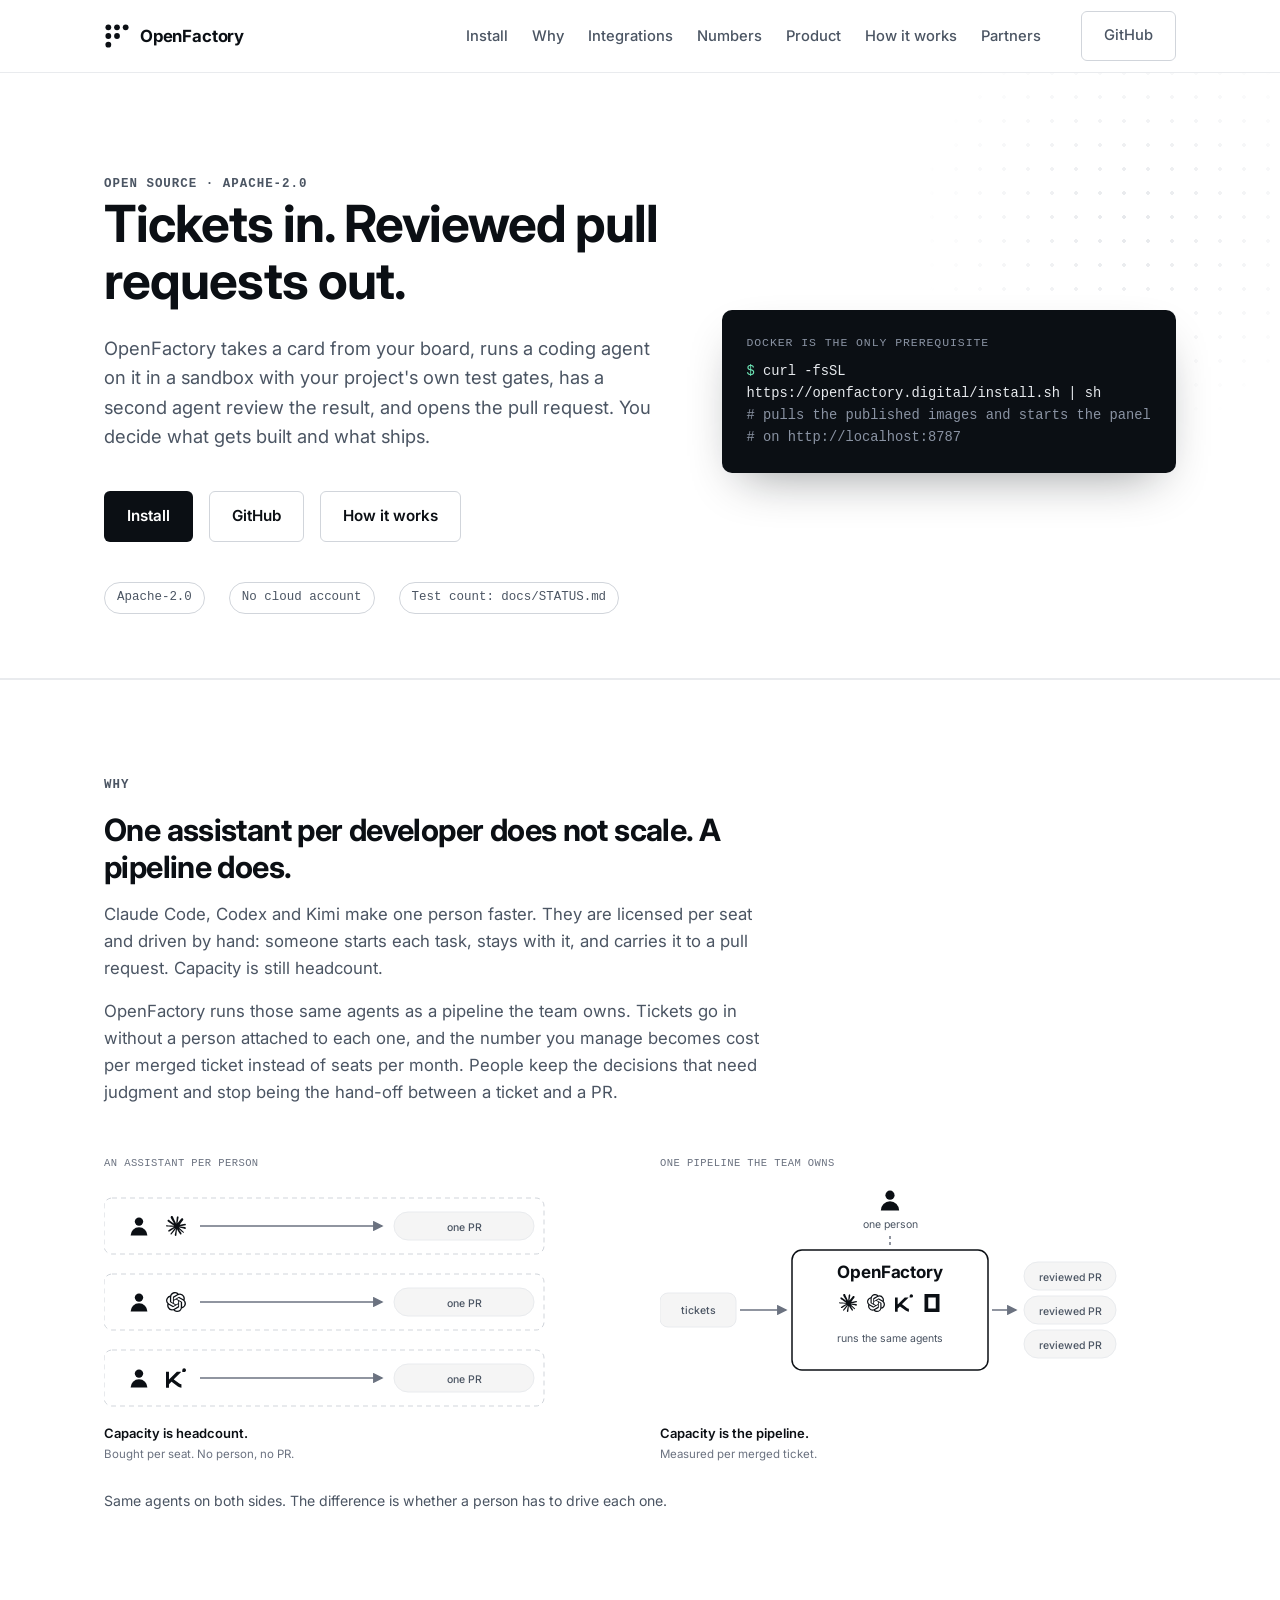
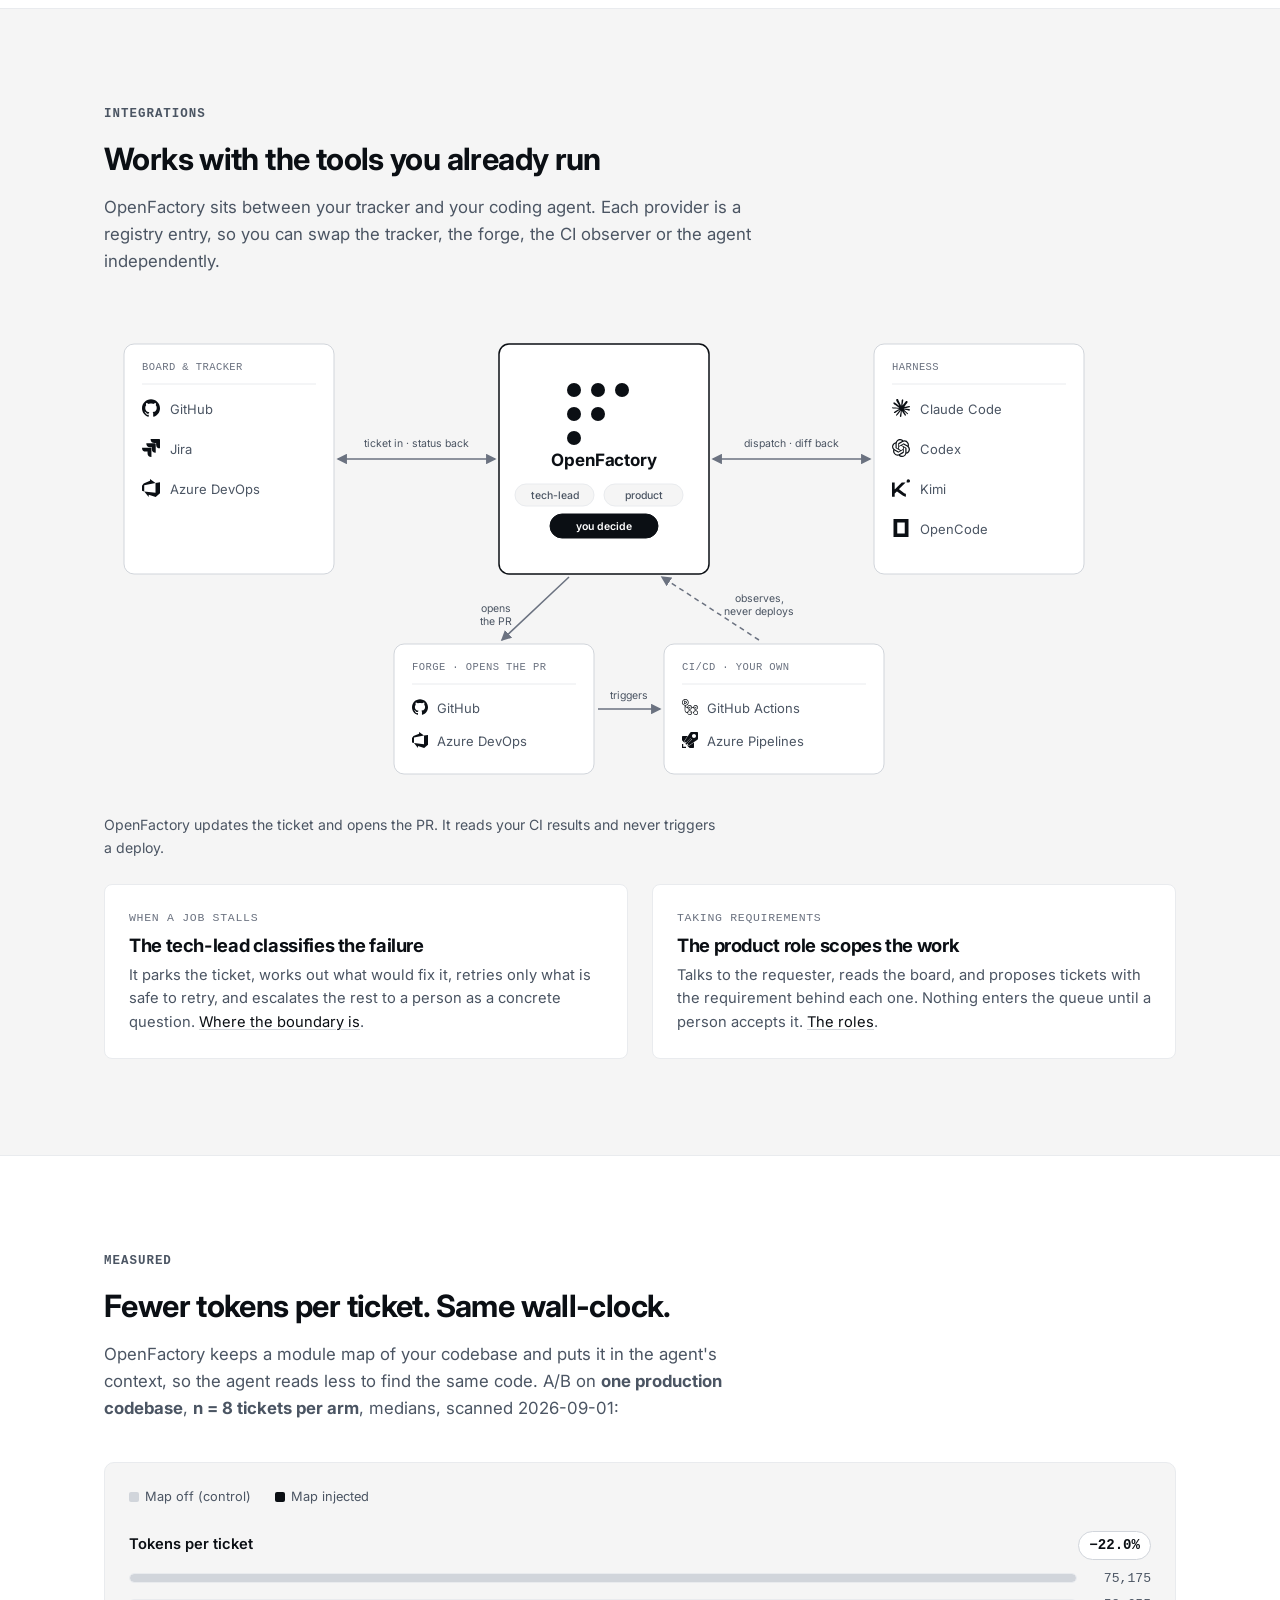
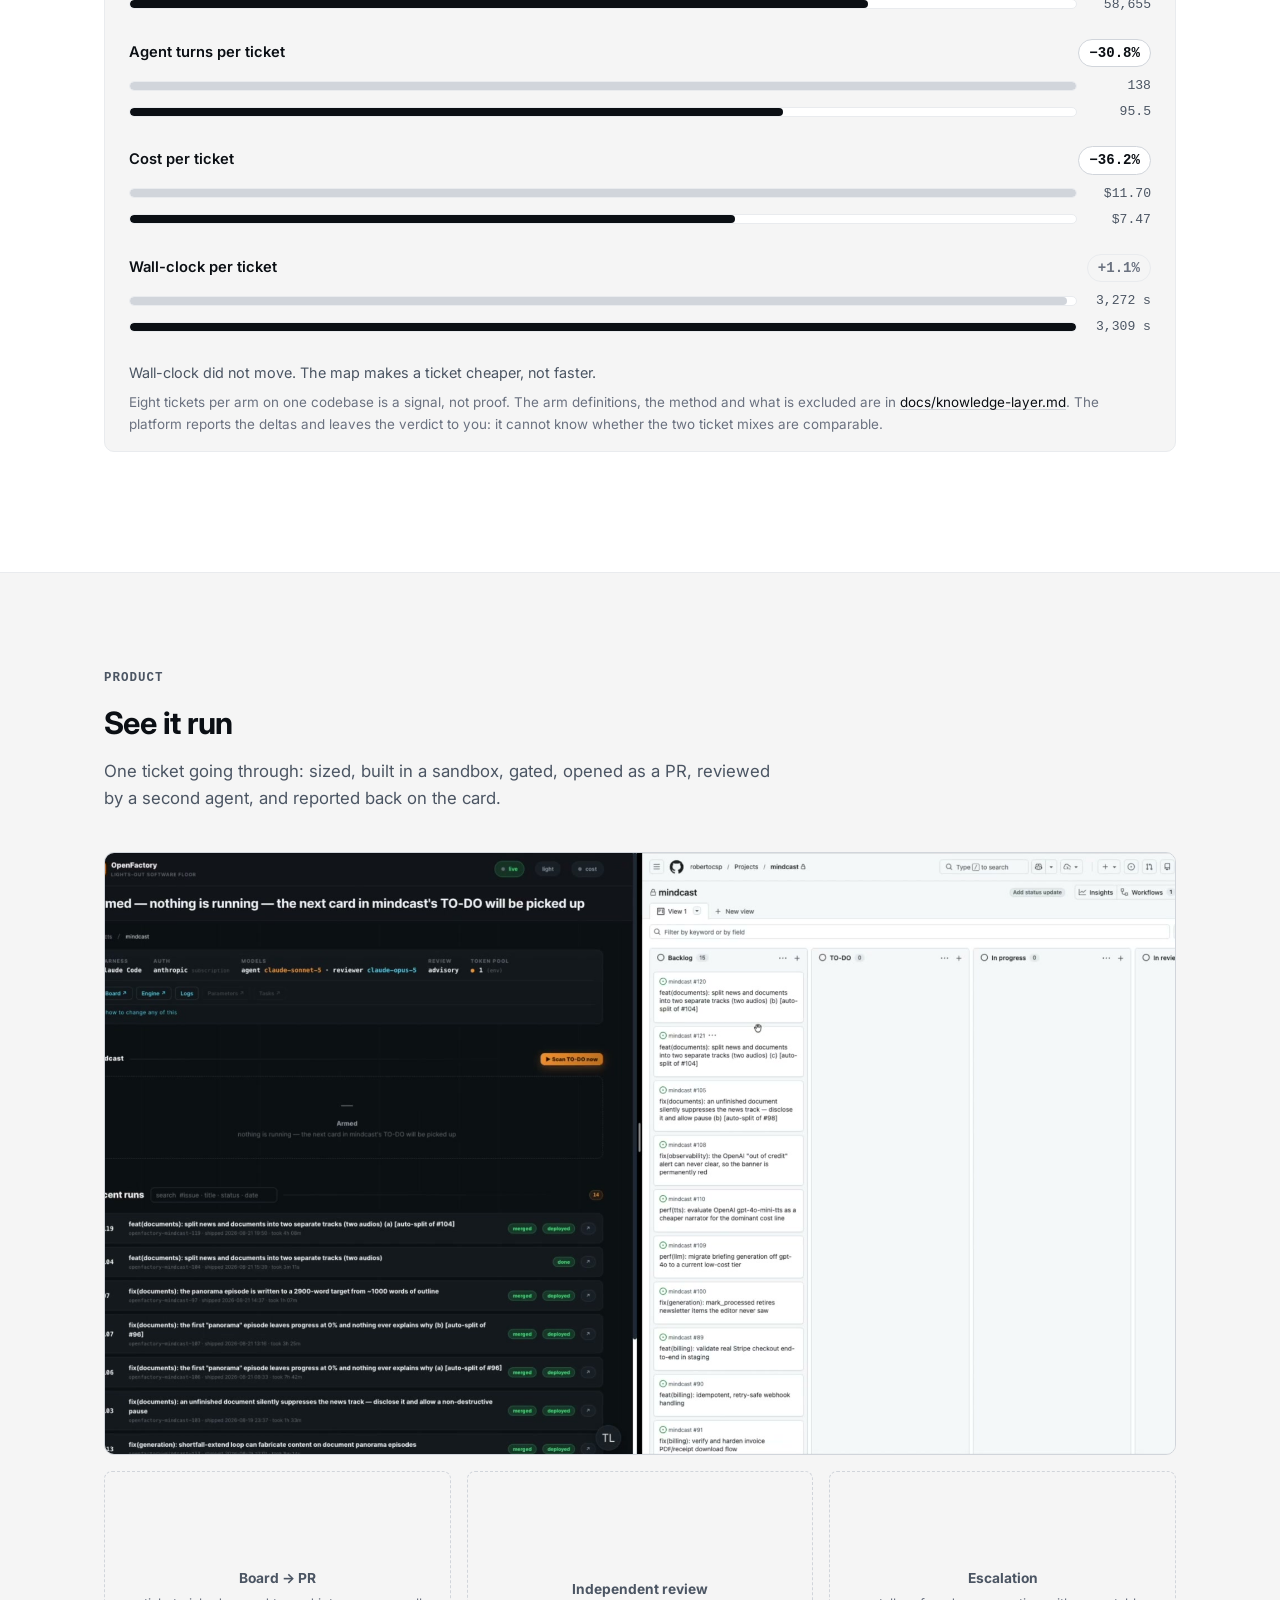
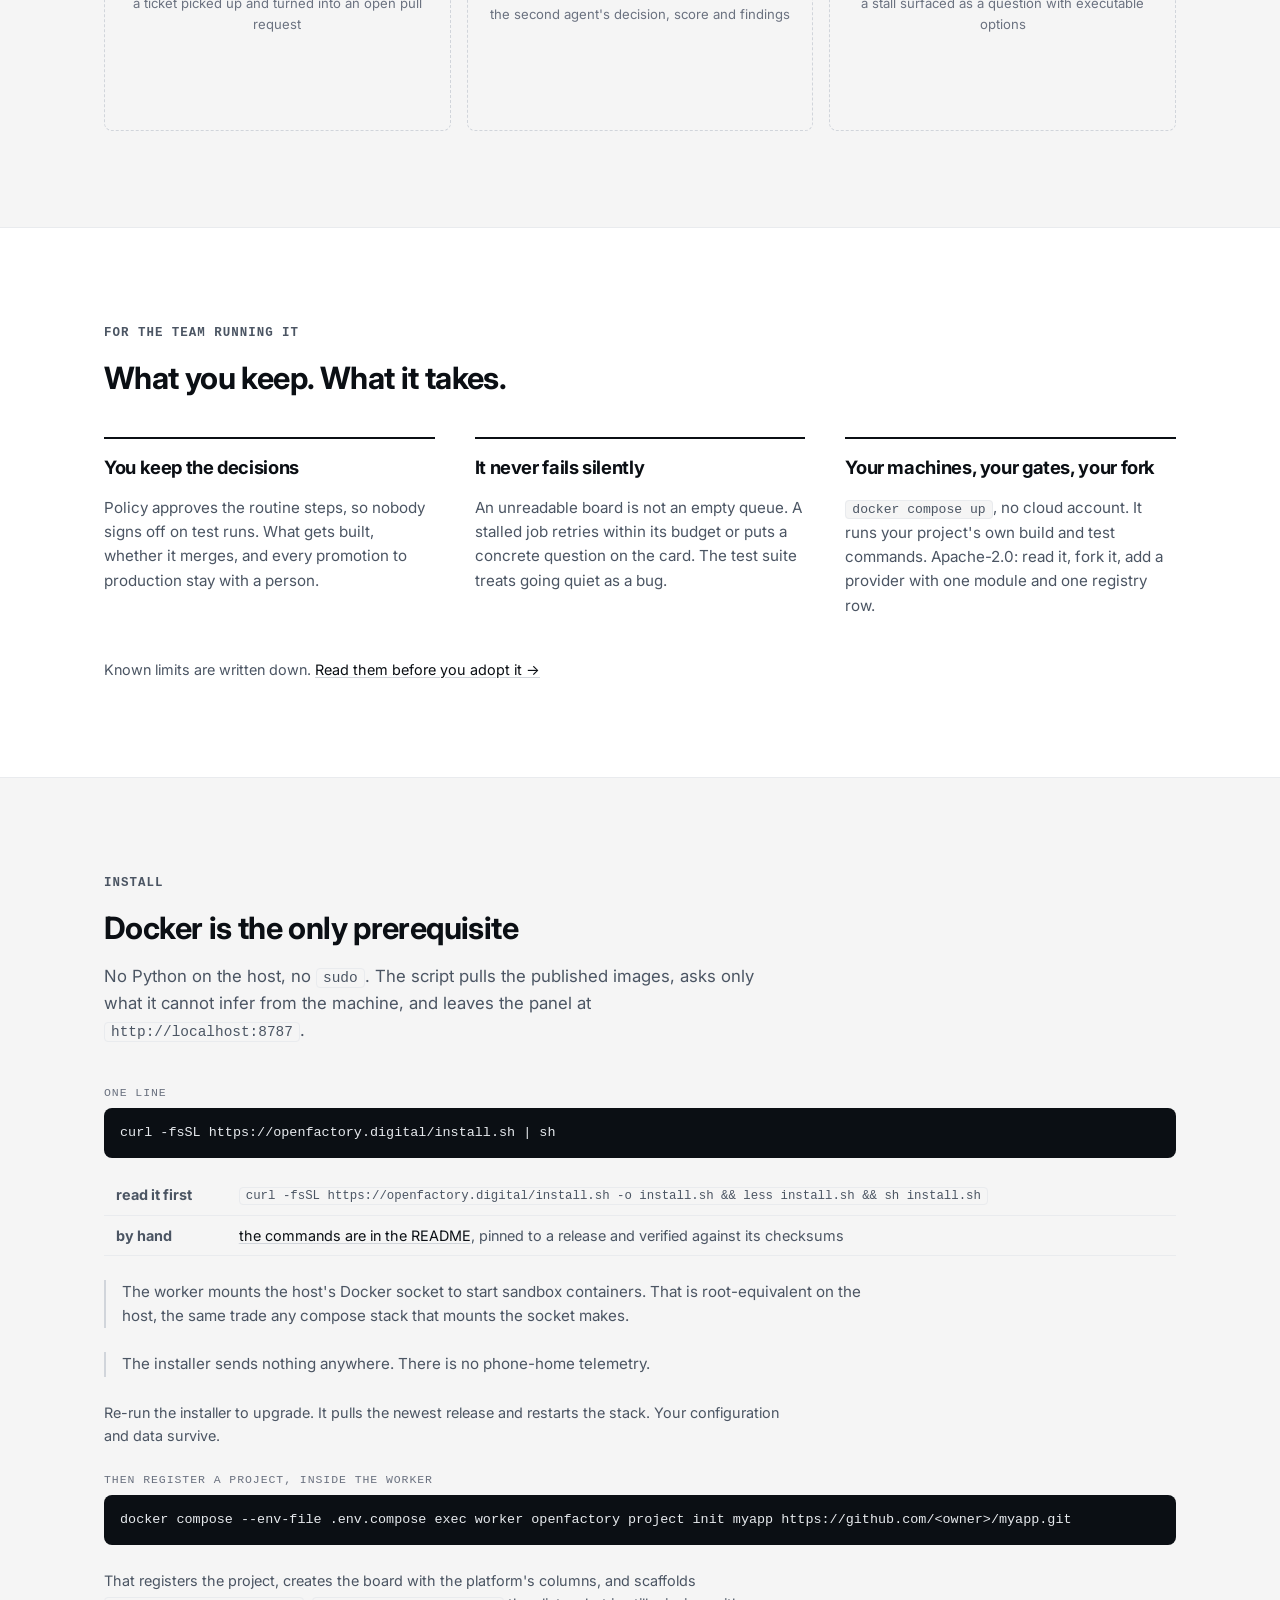
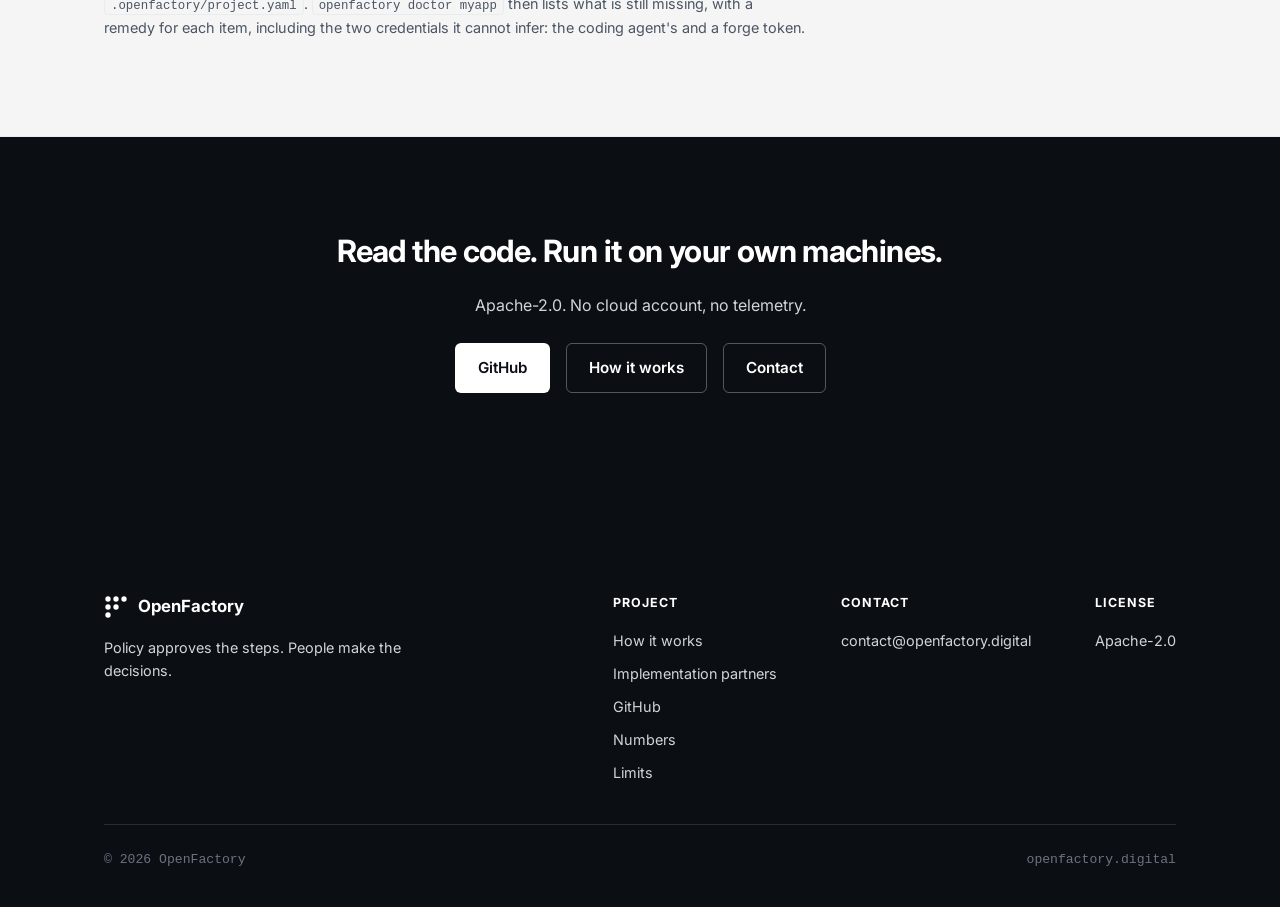
==== commit 448d83fa: "Replace the program page with the implementation partner process The page now describes the lean pro" ====
--- a/index.html
+++ b/index.html
@@ -23,9 +23,8 @@
   <link href="https://fonts.googleapis.com/css2?family=Inter:wght@400;500;600;700&display=swap" rel="stylesheet">
 
   <link rel="stylesheet" href="/assets/css/style.css">
-  <link rel="stylesheet" href="/assets/css/refresh.css">
 </head>
-<body class="landing">
+<body>
 
   <!-- Shared icon sprite: referenced by every diagram on this page. -->
   <svg style="display:none" aria-hidden="true">
@@ -62,8 +61,8 @@
             <li><a href="#integrations">Integrations</a></li>
             <li><a href="#numbers">Numbers</a></li>
             <li><a href="#product">Product</a></li>
-            <li><a href="#partners">Partners</a></li>
             <li><a href="/how-it-works.html">How it works</a></li>
+            <li><a href="/partners.html">Partners</a></li>
           </ul>
         </div>
         <div class="nav-cta">
@@ -81,28 +80,37 @@
     <section class="hero">
       <div class="container hero-grid">
         <div class="hero-copy">
-          <span class="eyebrow"><span class="open-dot" aria-hidden="true"></span> Open source · Apache-2.0</span>
-          <h1>Tickets in.<br>Reviewed pull<br>requests out.</h1>
-          <div class="lede"><p>Your board. Your agents. Your infrastructure. OpenFactory turns a ticket into tested code and an independently reviewed pull request.</p><p>You decide what gets built and what ships.</p></div>
+          <span class="eyebrow">Open source · Apache-2.0</span>
+          <h1>Tickets in. Reviewed pull requests out.</h1>
+          <div class="lede">
+            <p>
+              OpenFactory takes a card from your board, runs a coding agent on it in a sandbox
+              with your project's own test gates, has a second agent review the result, and
+              opens the pull request. You decide what gets built and what ships.
+            </p>
+          </div>
           <div class="hero-actions">
-            <a class="btn btn-primary" href="#install">Install <span aria-hidden="true">↘</span></a>
-            <a class="btn btn-secondary" href="#product">See it run <span aria-hidden="true">↓</span></a>
-          </div>
-          <a class="hero-partner-link" href="#partners">Need help getting into production? Meet the partners <span aria-hidden="true">↗</span></a>
-        </div>
-        <div class="factory-visual" role="img" aria-label="Illustrative workflow: an accepted ticket enters OpenFactory, is built in a sandbox, tested with the project's own gates and reviewed by an independent agent. A person decides whether to merge and release.">
-          <div class="factory-top"><span class="factory-wordmark"><img src="/assets/logos/icon-white.svg" alt="" width="24" height="24"> OpenFactory</span><span class="factory-top-label">WORKFLOW</span></div>
-          <div class="factory-input"><span class="micro-label">01 / FROM YOUR BOARD</span><strong>An accepted ticket</strong><span>Requirements + project context</span></div>
-          <div class="factory-track">
-            <div class="factory-stage"><span class="stage-icon" aria-hidden="true">⌘</span><div><strong>Build</strong><span>Coding agent · isolated sandbox</span></div><span class="stage-number">02</span></div>
-            <div class="factory-stage"><span class="stage-icon" aria-hidden="true">✓</span><div><strong>Verify</strong><span>Your build commands &amp; test gates</span></div><span class="stage-number">03</span></div>
-            <div class="factory-stage"><span class="stage-icon" aria-hidden="true">⎇</span><div><strong>Review</strong><span>A second, independent agent</span></div><span class="stage-number">04</span></div>
-          </div>
-          <div class="factory-output"><svg aria-hidden="true" width="19" height="19"><use href="#ic-github"/></svg><div><strong>A reviewed pull request</strong><span>Ready for a human decision</span></div><span aria-hidden="true">↗</span></div>
-          <div class="factory-boundary"><span aria-hidden="true">↳</span> Merge &amp; release stay with your team.</div>
-        </div>
-      </div>
-      <div class="container foundation-strip"><span>BUILT TO BE YOURS</span><span>Apache-2.0</span><span>Self-hosted</span><span>Your existing tools</span><span>Human release decisions</span></div>
+            <a class="btn btn-primary" href="#install">Install</a>
+            <a class="btn btn-secondary" href="https://github.com/Open-Factory-Digital/openfactory-core" target="_blank" rel="noopener">
+              GitHub
+            </a>
+            <a class="btn btn-secondary" href="/how-it-works.html">How it works</a>
+          </div>
+          <div class="hero-badges">
+            <span class="badge">Apache-2.0</span>
+            <span class="badge">No cloud account</span>
+            <a class="badge" href="https://github.com/Open-Factory-Digital/openfactory-core/blob/main/docs/STATUS.md" target="_blank" rel="noopener">Test count: docs/STATUS.md</a>
+          </div>
+        </div>
+        <div class="hero-media">
+          <div class="terminal">
+            <span class="label">Docker is the only prerequisite</span>
+            <pre><span class="cmd">curl -fsSL https://openfactory.digital/install.sh | sh</span>
+<span class="out"># pulls the published images and starts the panel
+# on http://localhost:8787</span></pre>
+          </div>
+        </div>
+      </div>
     </section>
 
     <!-- ============ WHY: per-seat assistants vs a pipeline ============ -->
@@ -464,7 +472,7 @@
         </div>
 
         <div class="media-video">
-          <video class="media-video-motion" controls muted loop playsinline preload="none" poster="assets/videos/openfactory-poster.jpg">
+          <video class="media-video-motion" autoplay muted loop playsinline preload="auto" poster="assets/videos/openfactory-poster.jpg">
             <source src="assets/videos/openfactory.mp4" type="video/mp4">
           </video>
           <img class="media-video-static" src="assets/videos/openfactory-poster.jpg" alt="OpenFactory dashboard and pipeline board">
@@ -525,37 +533,6 @@
           Known limits are written down.
           <a href="/how-it-works.html#limits">Read them before you adopt it →</a>
         </p>
-      </div>
-    </section>
-
-    <!-- ============ OFFICIAL IMPLEMENTATION PARTNERS ============ -->
-    <section class="partner-section" id="partners" aria-labelledby="partners-title">
-      <div class="container">
-        <div class="partner-heading">
-          <div><span class="eyebrow">The implementation network</span><h2 id="partners-title">Open source.<br>Local expertise.</h2></div>
-          <p>Run OpenFactory yourself, or bring in an official implementation partner to help put the factory to work in your business.</p>
-        </div>
-        <div class="partner-map" role="img" aria-label="World map marking two independent official implementation partners: CastelloSoft in Brazil and Altiva Soluções in Portugal. Markers indicate countries, not office addresses.">
-          <img src="/assets/partners/world-map.svg" alt="" width="1080" height="465" loading="lazy">
-          <div class="map-location map-brazil"><span class="map-pin"></span><div><span>BRAZIL</span><strong>CastelloSoft</strong></div></div>
-          <div class="map-location map-portugal"><span class="map-pin"></span><div><span>PORTUGAL</span><strong>Altiva Soluções</strong></div></div>
-          <div class="map-caption"><span class="map-key" aria-hidden="true"></span> Partner locations <span>02 countries · 02 independent companies</span></div>
-        </div>
-        <div class="partner-cards">
-          <article class="partner-card">
-            <div class="partner-card-top"><span>01 / BRAZIL</span><span>Official implementation partner</span></div>
-            <div class="partner-brand castello-brand" aria-label="CastelloSoft"><span>CASTELLO</span><i aria-hidden="true"></i><span>SOFT</span></div>
-            <p>OpenFactory implementation, team training and ongoing factory operation for companies in Brazil.</p>
-            <a href="https://castellosoft.com.br/" target="_blank" rel="noopener">Meet CastelloSoft <span aria-hidden="true">↗</span></a>
-          </article>
-          <article class="partner-card">
-            <div class="partner-card-top"><span>02 / PORTUGAL</span><span>Official implementation partner</span></div>
-            <div class="partner-brand"><img src="/assets/partners/altiva.svg" alt="Altiva Soluções" width="609" height="201" loading="lazy"></div>
-            <p>AI consulting, custom software development and OpenFactory implementation support, based in Portugal.</p>
-            <a href="https://altiva.ai/" target="_blank" rel="noopener">Meet Altiva Soluções <span aria-hidden="true">↗</span></a>
-          </article>
-        </div>
-        <div class="partner-independence"><span>OPEN SOURCE, BY DEFAULT.</span><p>CastelloSoft and Altiva Soluções are independent companies and recommended official implementation partners. Services are contracted directly with each partner. OpenFactory remains Apache-2.0 and can be used without hiring a partner.</p></div>
       </div>
     </section>
 
@@ -635,7 +612,7 @@
             GitHub
           </a>
           <a class="btn btn-secondary" href="/how-it-works.html">How it works</a>
-          <a class="btn btn-secondary" href="#partners">Find an implementation partner</a>
+          <a class="btn btn-secondary" href="mailto:contact@openfactory.digital">Contact</a>
         </div>
       </div>
     </section>
@@ -659,9 +636,9 @@
             <h4>Project</h4>
             <ul>
               <li><a href="/how-it-works.html">How it works</a></li>
+              <li><a href="/partners.html">Implementation partners</a></li>
               <li><a href="https://github.com/Open-Factory-Digital/openfactory-core" target="_blank" rel="noopener">GitHub</a></li>
               <li><a href="#numbers">Numbers</a></li>
-              <li><a href="#partners">Official partners</a></li>
               <li><a href="/how-it-works.html#limits">Limits</a></li>
             </ul>
           </div>
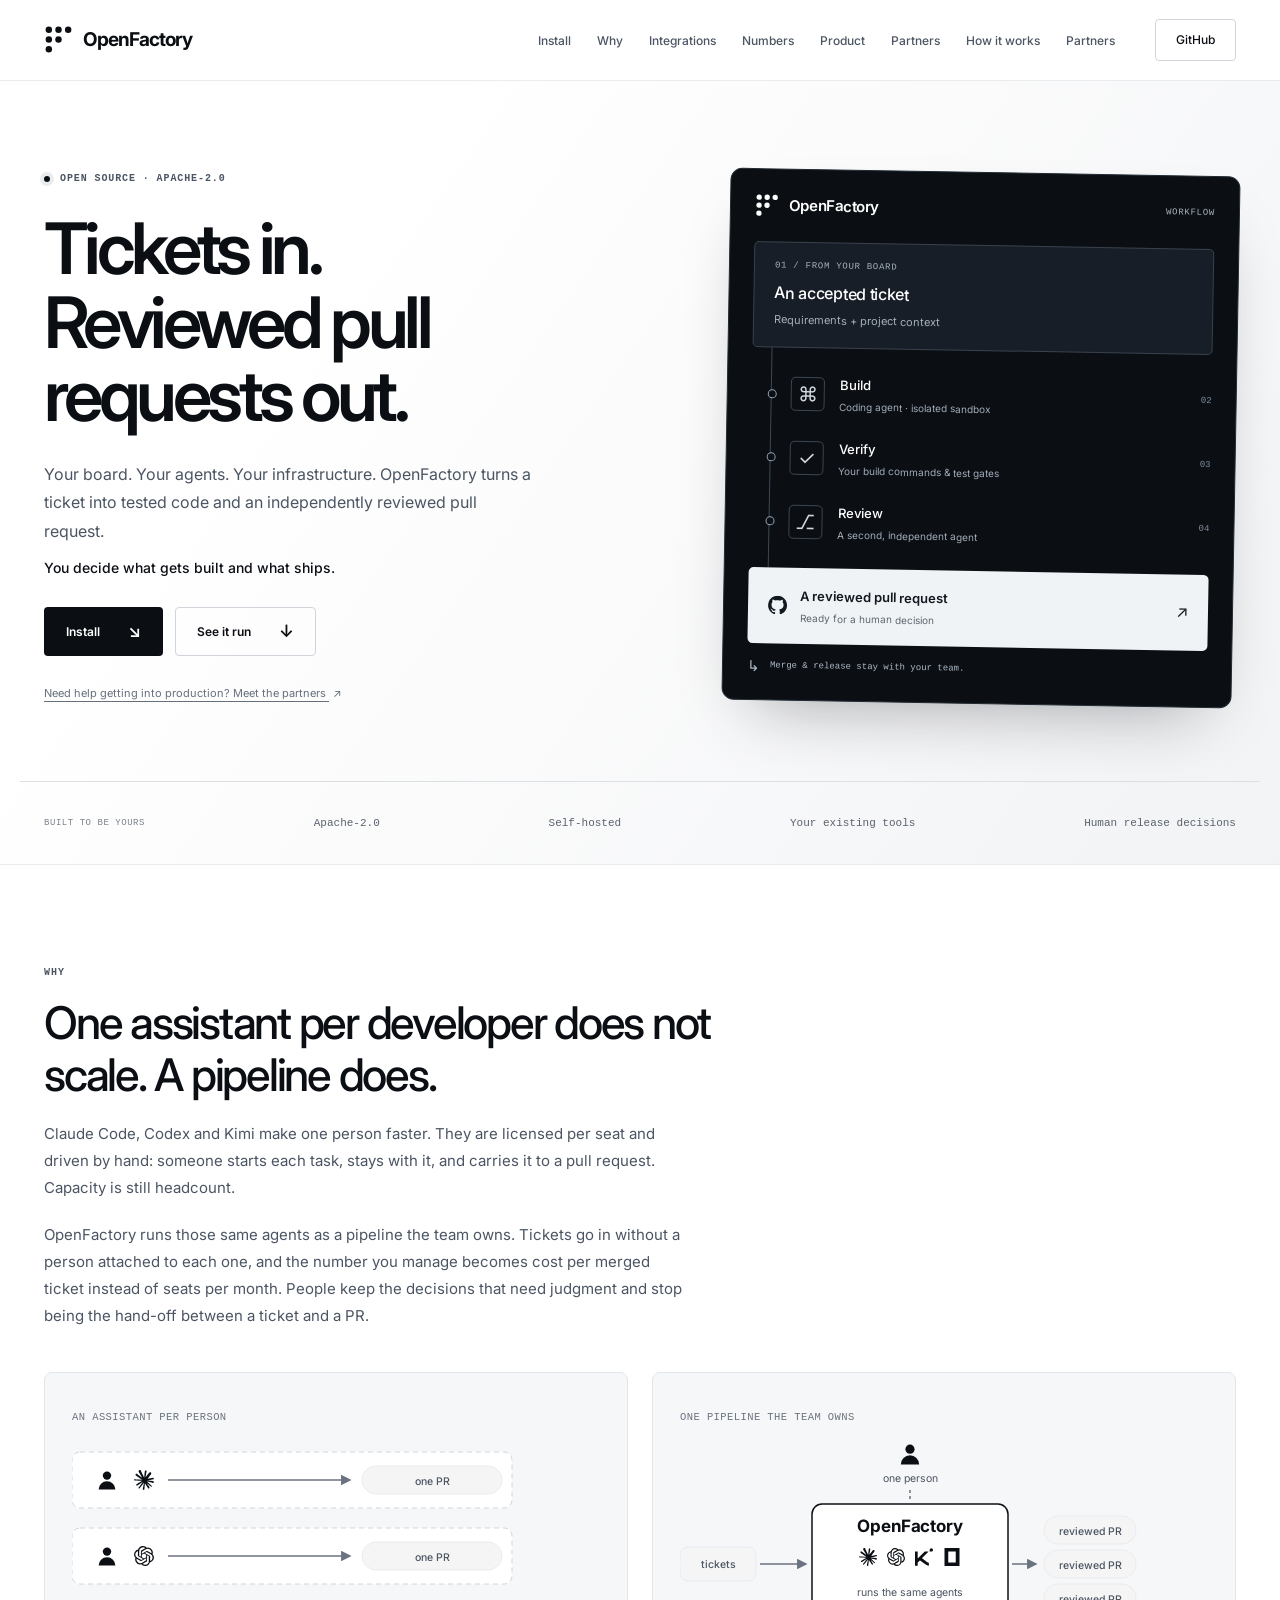
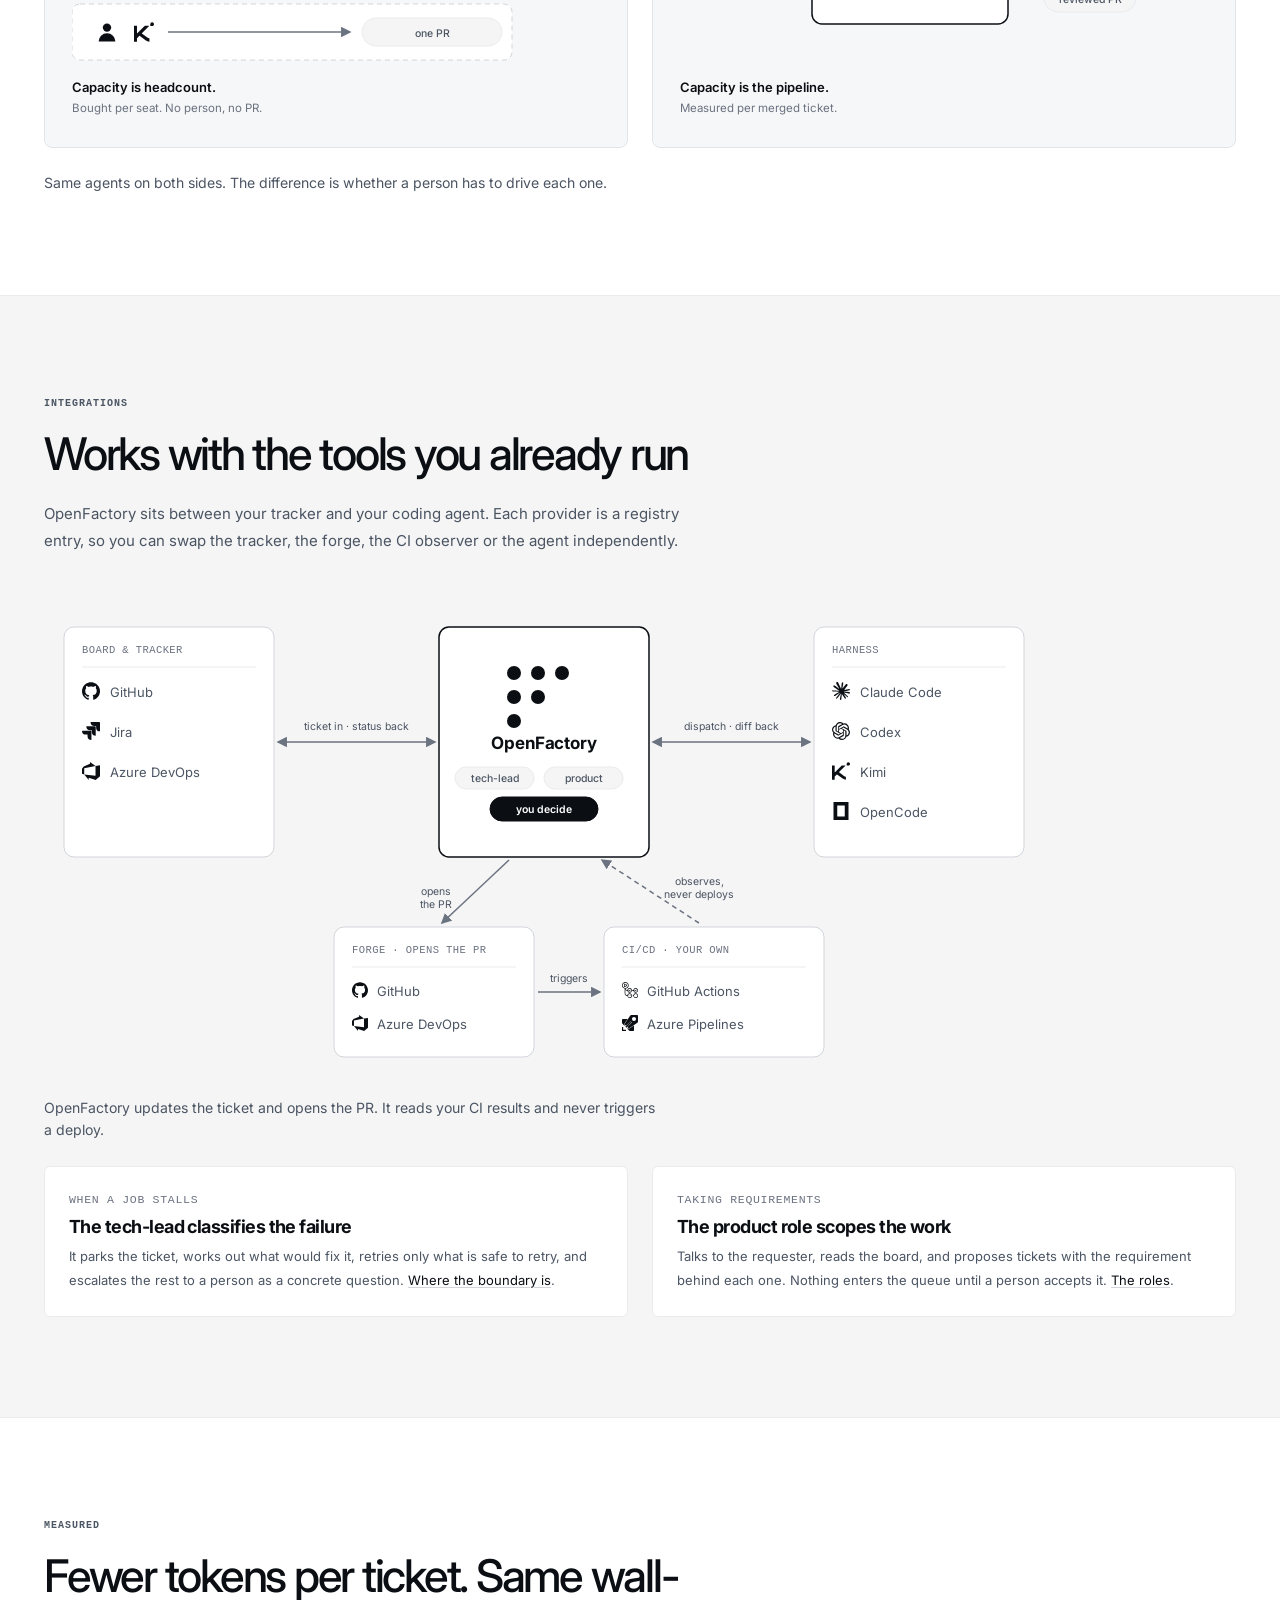
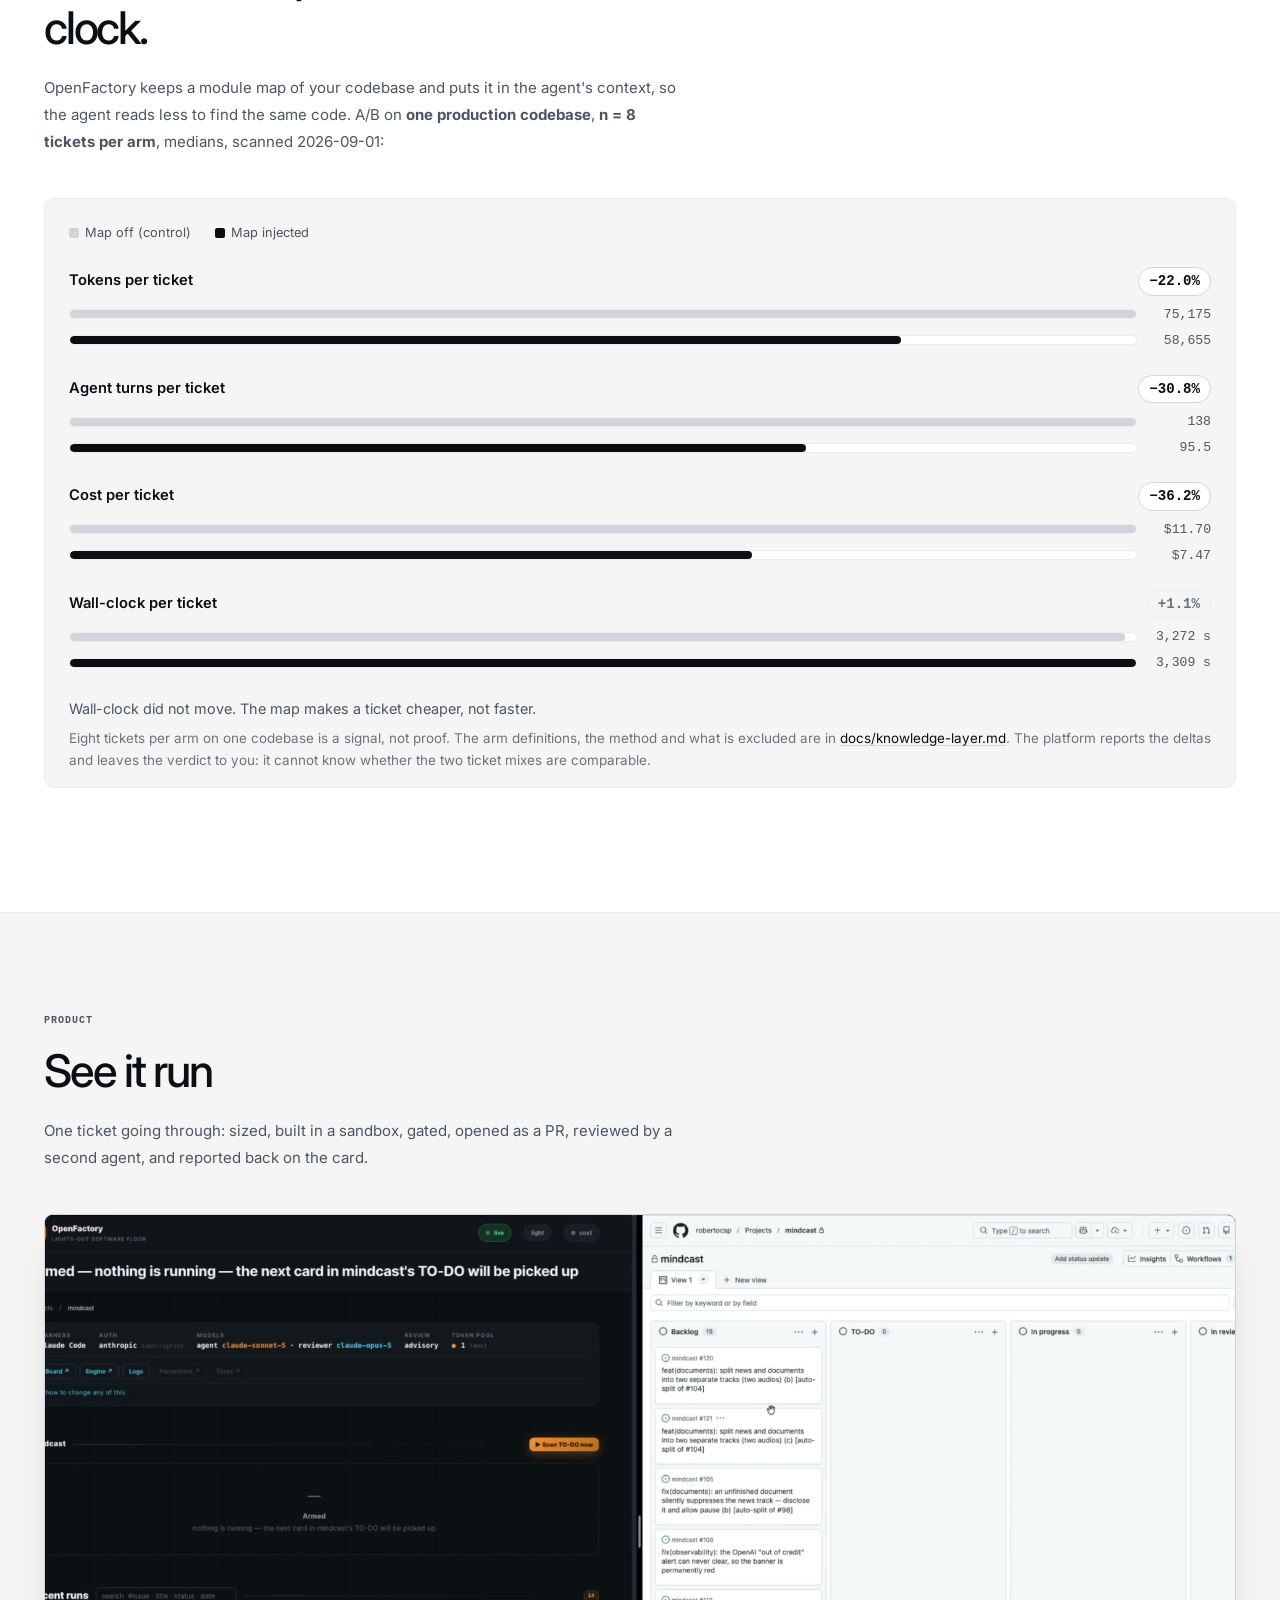
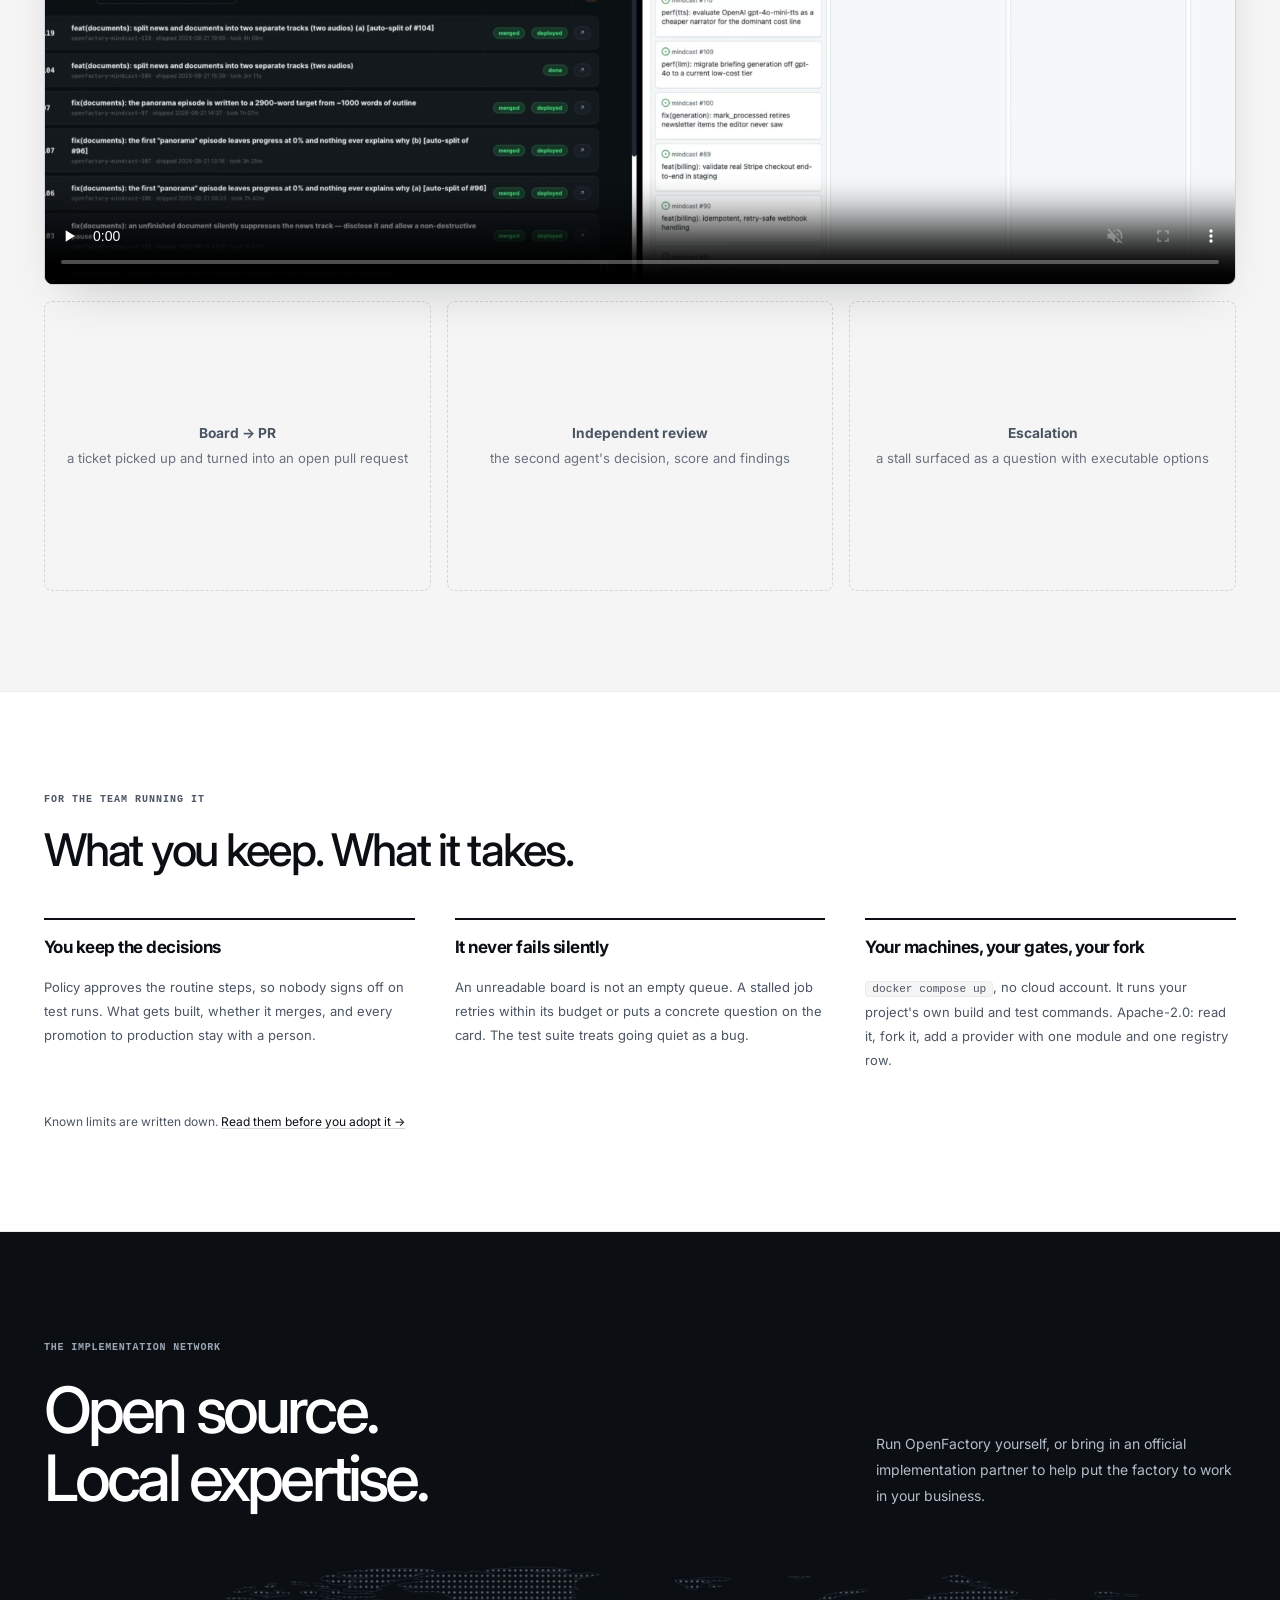
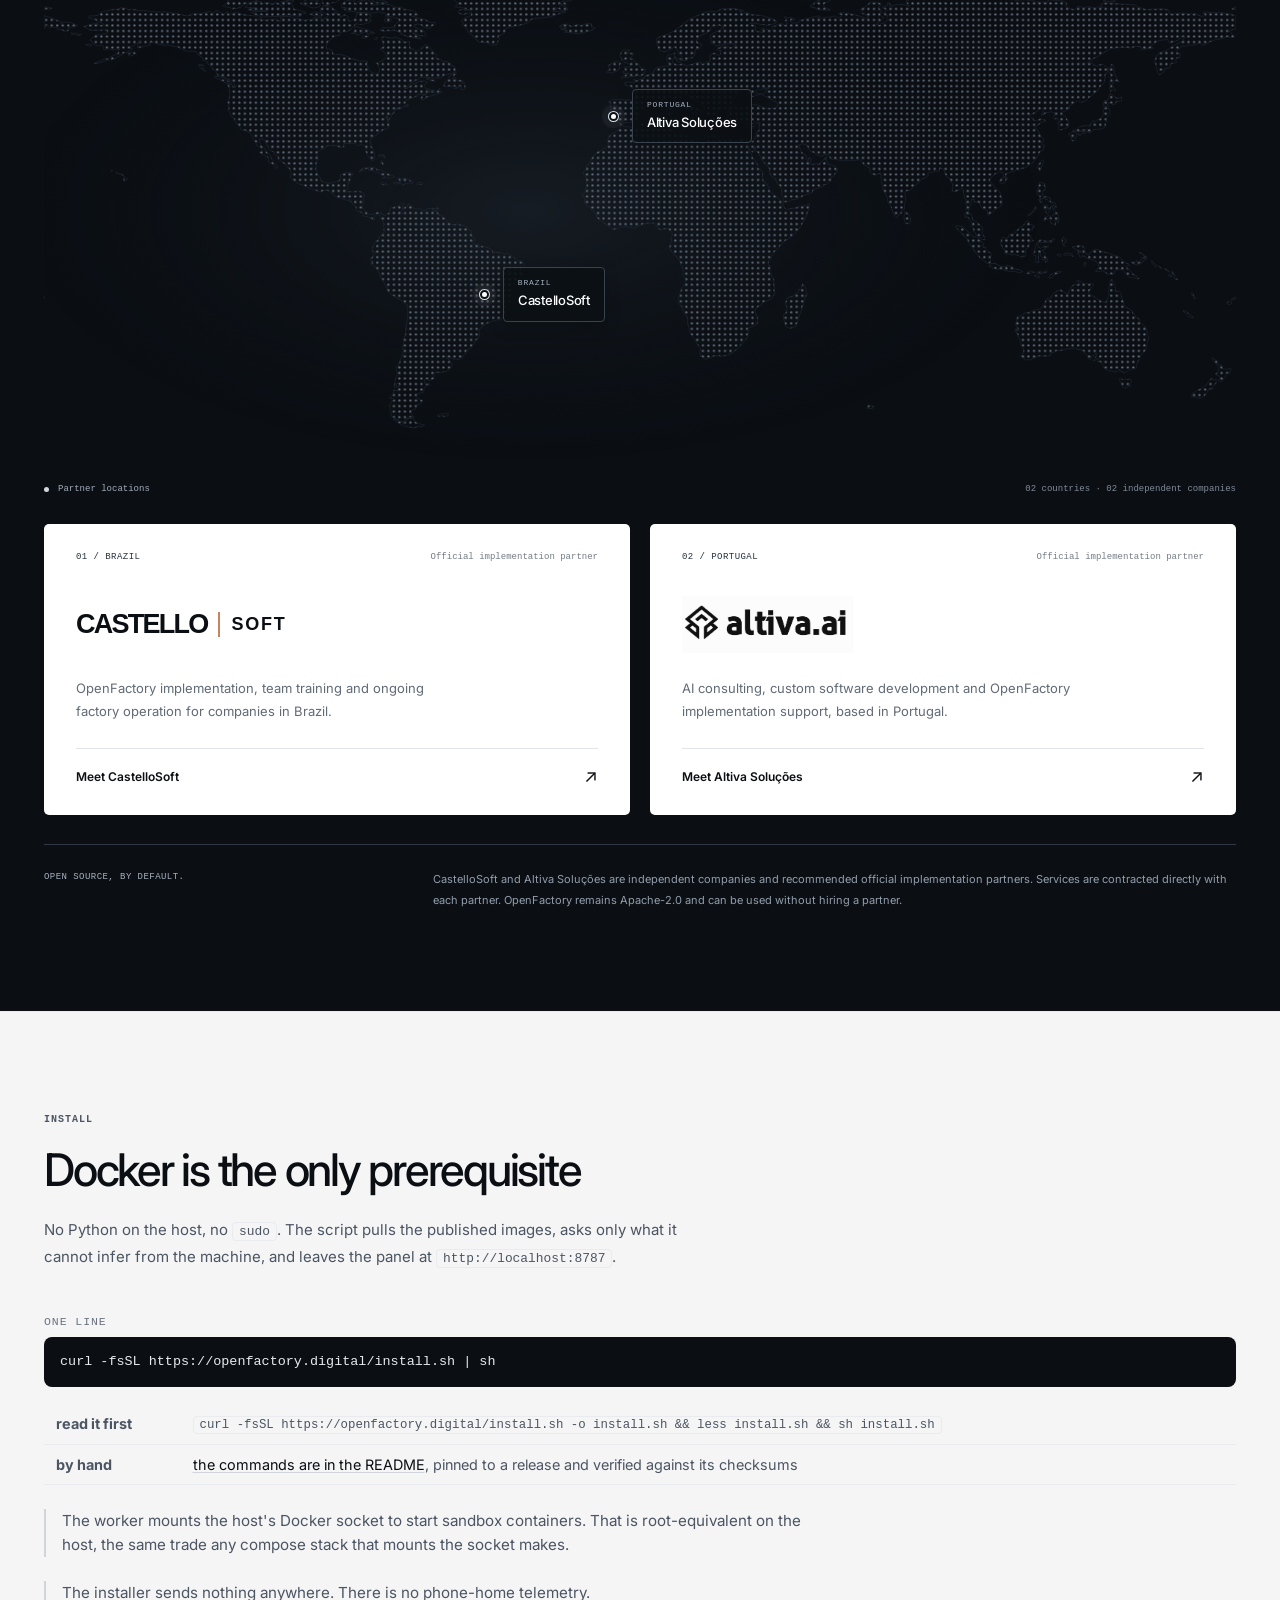
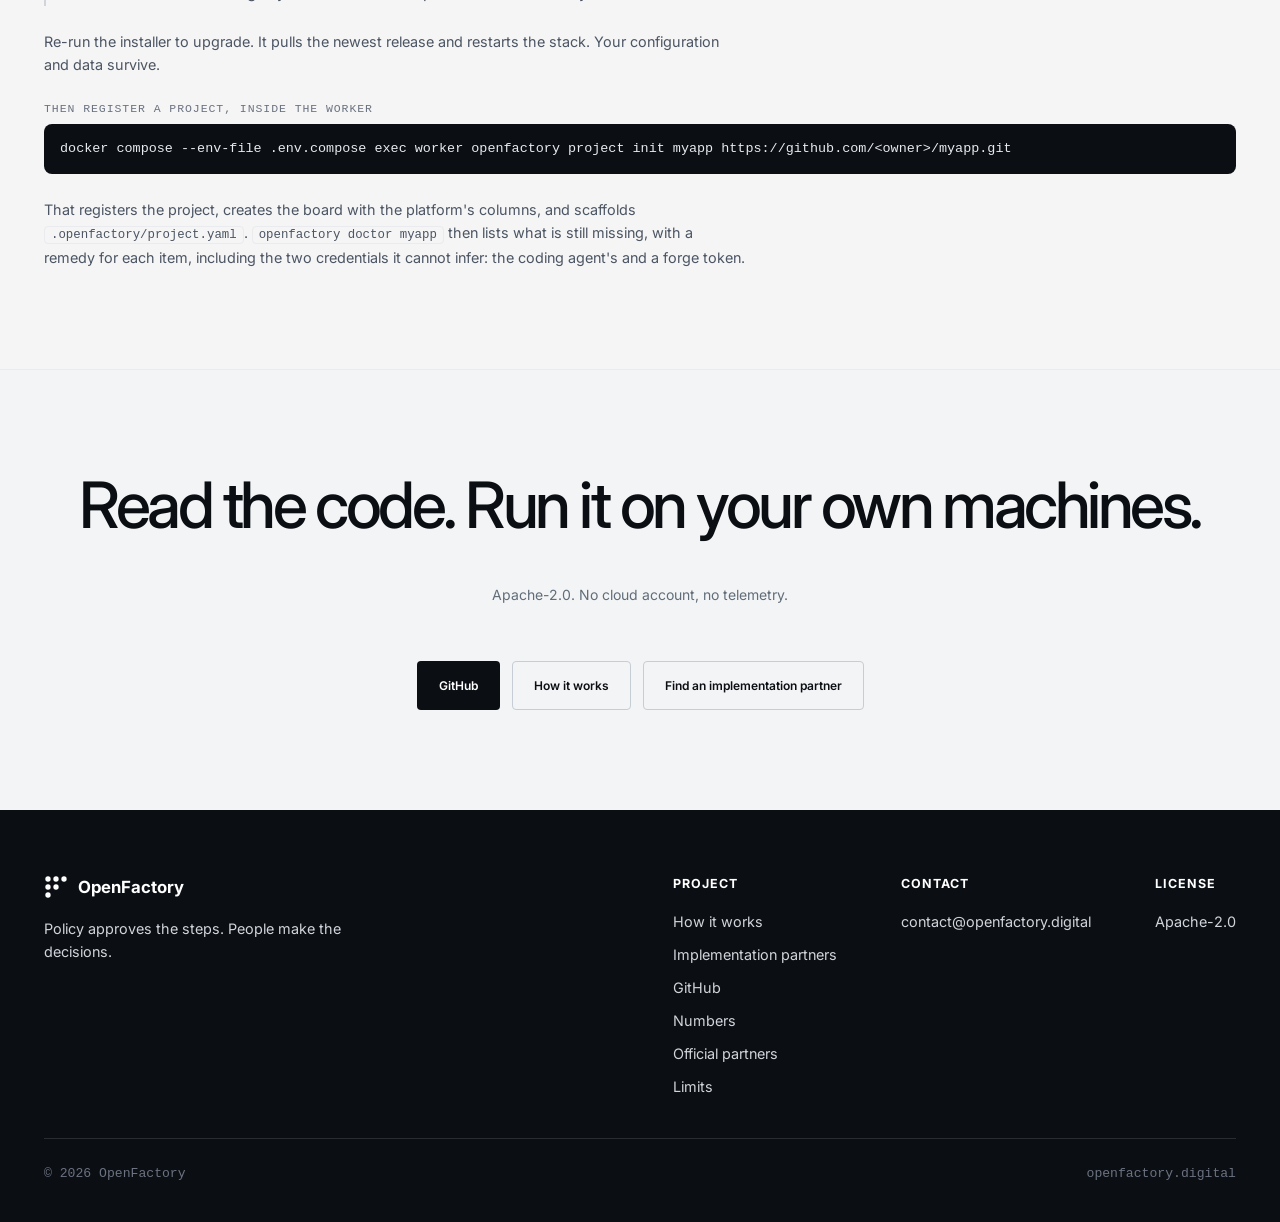
==== commit f4d940e4: "Merge pull request #6 from Open-Factory-Digital/claude/openfactory-monetization-qo5jam Add the imple" ====
--- a/index.html
+++ b/index.html
@@ -23,8 +23,9 @@
   <link href="https://fonts.googleapis.com/css2?family=Inter:wght@400;500;600;700&display=swap" rel="stylesheet">
 
   <link rel="stylesheet" href="/assets/css/style.css">
+  <link rel="stylesheet" href="/assets/css/refresh.css">
 </head>
-<body>
+<body class="landing">
 
   <!-- Shared icon sprite: referenced by every diagram on this page. -->
   <svg style="display:none" aria-hidden="true">
@@ -61,6 +62,7 @@
             <li><a href="#integrations">Integrations</a></li>
             <li><a href="#numbers">Numbers</a></li>
             <li><a href="#product">Product</a></li>
+            <li><a href="#partners">Partners</a></li>
             <li><a href="/how-it-works.html">How it works</a></li>
             <li><a href="/partners.html">Partners</a></li>
           </ul>
@@ -80,37 +82,28 @@
     <section class="hero">
       <div class="container hero-grid">
         <div class="hero-copy">
-          <span class="eyebrow">Open source · Apache-2.0</span>
-          <h1>Tickets in. Reviewed pull requests out.</h1>
-          <div class="lede">
-            <p>
-              OpenFactory takes a card from your board, runs a coding agent on it in a sandbox
-              with your project's own test gates, has a second agent review the result, and
-              opens the pull request. You decide what gets built and what ships.
-            </p>
-          </div>
+          <span class="eyebrow"><span class="open-dot" aria-hidden="true"></span> Open source · Apache-2.0</span>
+          <h1>Tickets in.<br>Reviewed pull<br>requests out.</h1>
+          <div class="lede"><p>Your board. Your agents. Your infrastructure. OpenFactory turns a ticket into tested code and an independently reviewed pull request.</p><p>You decide what gets built and what ships.</p></div>
           <div class="hero-actions">
-            <a class="btn btn-primary" href="#install">Install</a>
-            <a class="btn btn-secondary" href="https://github.com/Open-Factory-Digital/openfactory-core" target="_blank" rel="noopener">
-              GitHub
-            </a>
-            <a class="btn btn-secondary" href="/how-it-works.html">How it works</a>
-          </div>
-          <div class="hero-badges">
-            <span class="badge">Apache-2.0</span>
-            <span class="badge">No cloud account</span>
-            <a class="badge" href="https://github.com/Open-Factory-Digital/openfactory-core/blob/main/docs/STATUS.md" target="_blank" rel="noopener">Test count: docs/STATUS.md</a>
-          </div>
-        </div>
-        <div class="hero-media">
-          <div class="terminal">
-            <span class="label">Docker is the only prerequisite</span>
-            <pre><span class="cmd">curl -fsSL https://openfactory.digital/install.sh | sh</span>
-<span class="out"># pulls the published images and starts the panel
-# on http://localhost:8787</span></pre>
-          </div>
-        </div>
-      </div>
+            <a class="btn btn-primary" href="#install">Install <span aria-hidden="true">↘</span></a>
+            <a class="btn btn-secondary" href="#product">See it run <span aria-hidden="true">↓</span></a>
+          </div>
+          <a class="hero-partner-link" href="#partners">Need help getting into production? Meet the partners <span aria-hidden="true">↗</span></a>
+        </div>
+        <div class="factory-visual" role="img" aria-label="Illustrative workflow: an accepted ticket enters OpenFactory, is built in a sandbox, tested with the project's own gates and reviewed by an independent agent. A person decides whether to merge and release.">
+          <div class="factory-top"><span class="factory-wordmark"><img src="/assets/logos/icon-white.svg" alt="" width="24" height="24"> OpenFactory</span><span class="factory-top-label">WORKFLOW</span></div>
+          <div class="factory-input"><span class="micro-label">01 / FROM YOUR BOARD</span><strong>An accepted ticket</strong><span>Requirements + project context</span></div>
+          <div class="factory-track">
+            <div class="factory-stage"><span class="stage-icon" aria-hidden="true">⌘</span><div><strong>Build</strong><span>Coding agent · isolated sandbox</span></div><span class="stage-number">02</span></div>
+            <div class="factory-stage"><span class="stage-icon" aria-hidden="true">✓</span><div><strong>Verify</strong><span>Your build commands &amp; test gates</span></div><span class="stage-number">03</span></div>
+            <div class="factory-stage"><span class="stage-icon" aria-hidden="true">⎇</span><div><strong>Review</strong><span>A second, independent agent</span></div><span class="stage-number">04</span></div>
+          </div>
+          <div class="factory-output"><svg aria-hidden="true" width="19" height="19"><use href="#ic-github"/></svg><div><strong>A reviewed pull request</strong><span>Ready for a human decision</span></div><span aria-hidden="true">↗</span></div>
+          <div class="factory-boundary"><span aria-hidden="true">↳</span> Merge &amp; release stay with your team.</div>
+        </div>
+      </div>
+      <div class="container foundation-strip"><span>BUILT TO BE YOURS</span><span>Apache-2.0</span><span>Self-hosted</span><span>Your existing tools</span><span>Human release decisions</span></div>
     </section>
 
     <!-- ============ WHY: per-seat assistants vs a pipeline ============ -->
@@ -472,7 +465,7 @@
         </div>
 
         <div class="media-video">
-          <video class="media-video-motion" autoplay muted loop playsinline preload="auto" poster="assets/videos/openfactory-poster.jpg">
+          <video class="media-video-motion" controls muted loop playsinline preload="none" poster="assets/videos/openfactory-poster.jpg">
             <source src="assets/videos/openfactory.mp4" type="video/mp4">
           </video>
           <img class="media-video-static" src="assets/videos/openfactory-poster.jpg" alt="OpenFactory dashboard and pipeline board">
@@ -533,6 +526,37 @@
           Known limits are written down.
           <a href="/how-it-works.html#limits">Read them before you adopt it →</a>
         </p>
+      </div>
+    </section>
+
+    <!-- ============ OFFICIAL IMPLEMENTATION PARTNERS ============ -->
+    <section class="partner-section" id="partners" aria-labelledby="partners-title">
+      <div class="container">
+        <div class="partner-heading">
+          <div><span class="eyebrow">The implementation network</span><h2 id="partners-title">Open source.<br>Local expertise.</h2></div>
+          <p>Run OpenFactory yourself, or bring in an official implementation partner to help put the factory to work in your business.</p>
+        </div>
+        <div class="partner-map" role="img" aria-label="World map marking two independent official implementation partners: CastelloSoft in Brazil and Altiva Soluções in Portugal. Markers indicate countries, not office addresses.">
+          <img src="/assets/partners/world-map.svg" alt="" width="1080" height="465" loading="lazy">
+          <div class="map-location map-brazil"><span class="map-pin"></span><div><span>BRAZIL</span><strong>CastelloSoft</strong></div></div>
+          <div class="map-location map-portugal"><span class="map-pin"></span><div><span>PORTUGAL</span><strong>Altiva Soluções</strong></div></div>
+          <div class="map-caption"><span class="map-key" aria-hidden="true"></span> Partner locations <span>02 countries · 02 independent companies</span></div>
+        </div>
+        <div class="partner-cards">
+          <article class="partner-card">
+            <div class="partner-card-top"><span>01 / BRAZIL</span><span>Official implementation partner</span></div>
+            <div class="partner-brand castello-brand" aria-label="CastelloSoft"><span>CASTELLO</span><i aria-hidden="true"></i><span>SOFT</span></div>
+            <p>OpenFactory implementation, team training and ongoing factory operation for companies in Brazil.</p>
+            <a href="https://castellosoft.com.br/" target="_blank" rel="noopener">Meet CastelloSoft <span aria-hidden="true">↗</span></a>
+          </article>
+          <article class="partner-card">
+            <div class="partner-card-top"><span>02 / PORTUGAL</span><span>Official implementation partner</span></div>
+            <div class="partner-brand"><img src="/assets/partners/altiva.svg" alt="Altiva Soluções" width="609" height="201" loading="lazy"></div>
+            <p>AI consulting, custom software development and OpenFactory implementation support, based in Portugal.</p>
+            <a href="https://altiva.ai/" target="_blank" rel="noopener">Meet Altiva Soluções <span aria-hidden="true">↗</span></a>
+          </article>
+        </div>
+        <div class="partner-independence"><span>OPEN SOURCE, BY DEFAULT.</span><p>CastelloSoft and Altiva Soluções are independent companies and recommended official implementation partners. Services are contracted directly with each partner. OpenFactory remains Apache-2.0 and can be used without hiring a partner.</p></div>
       </div>
     </section>
 
@@ -612,7 +636,7 @@
             GitHub
           </a>
           <a class="btn btn-secondary" href="/how-it-works.html">How it works</a>
-          <a class="btn btn-secondary" href="mailto:contact@openfactory.digital">Contact</a>
+          <a class="btn btn-secondary" href="#partners">Find an implementation partner</a>
         </div>
       </div>
     </section>
@@ -639,6 +663,7 @@
               <li><a href="/partners.html">Implementation partners</a></li>
               <li><a href="https://github.com/Open-Factory-Digital/openfactory-core" target="_blank" rel="noopener">GitHub</a></li>
               <li><a href="#numbers">Numbers</a></li>
+              <li><a href="#partners">Official partners</a></li>
               <li><a href="/how-it-works.html#limits">Limits</a></li>
             </ul>
           </div>
--- a/assets/css/refresh.css
+++ b/assets/css/refresh.css
@@ -0,0 +1,158 @@
+/* Homepage refresh. OpenFactory's monochrome identity, with optional local partners. */
+.landing{--max:1240px;--radius:4px}
+.landing .site-header .container{height:80px}
+.landing .brand{font-size:19px;letter-spacing:-.055em}
+.landing .brand img{width:29px;height:29px}
+.landing .site-nav ul{gap:26px}
+.landing .site-nav a{font-size:12px}
+.landing .site-nav .btn{font-size:12px;padding:10px 20px;color:var(--ink)}
+.landing .hero{padding:90px 0 0;background:linear-gradient(125deg,#fff 25%,#f2f3f5);border:0}
+.landing .hero:before{display:none}
+.landing .hero-grid{grid-template-columns:1.14fr 1fr;gap:80px;align-items:center;padding-bottom:76px}
+.landing .hero .eyebrow{display:flex;align-items:center;gap:10px;margin-bottom:25px;font-size:10px;letter-spacing:.09em}
+.open-dot{display:block;width:6px;height:6px;border-radius:50%;background:var(--ink);box-shadow:0 0 0 4px #e9ecef}
+.landing .hero h1{font-size:clamp(48px,5.55vw,77px);font-weight:600;line-height:1.035;letter-spacing:-.065em;margin-bottom:27px}
+.landing .hero .lede{font-size:16px;line-height:1.8;max-width:490px;margin-bottom:27px}
+.landing .hero .lede p+p{margin-top:9px;color:var(--ink);font-size:14px;font-weight:500}
+.landing .hero-actions{gap:12px;margin-bottom:23px}
+.landing .btn{padding:14px 21px;font-size:12px;gap:28px}
+.landing .btn span{font-size:17px;line-height:1}
+.hero-partner-link{display:inline-block;font-size:11px;color:#66707b;text-underline-offset:4px;line-height:1.7}
+.hero-partner-link span{display:inline-block;margin-left:4px}
+.foundation-strip{display:flex;gap:32px;align-items:center;justify-content:space-between;min-height:83px;border-top:1px solid #dce0e5;font:11px var(--font-mono);color:#59626e;flex-wrap:wrap;padding-top:20px;padding-bottom:20px}
+.foundation-strip>span:first-child{font-size:9px;color:#7a818c;letter-spacing:.06em}
+.factory-visual{position:relative;background:#0b0f14;color:#fff;border:1px solid #222b34;border-radius:12px;padding:24px;box-shadow:0 32px 70px -32px #0b0f1460;transform:rotate(1deg);max-width:510px;width:100%;justify-self:end}
+.factory-top{display:flex;align-items:center;justify-content:space-between;gap:12px;padding-bottom:24px}
+.factory-wordmark{display:flex;align-items:center;gap:10px;font-size:15px;font-weight:600;letter-spacing:-.03em}
+.factory-top-label,.micro-label{font:9px var(--font-mono);letter-spacing:.08em;color:#a7b1bc}
+.factory-input{display:flex;flex-direction:column;gap:5px;border:1px solid #39424d;border-radius:5px;padding:18px 20px;background:#171e27}
+.factory-input strong{font-size:16px;font-weight:500;letter-spacing:-.02em;margin-top:5px}
+.factory-input>span:last-child{font-size:11px;color:#a5afbb}
+.factory-track{margin-left:19px;border-left:1px solid #3e4854;padding:14px 0 14px 19px}
+.factory-stage{display:flex;align-items:center;gap:15px;padding:12px 0;position:relative}
+.factory-stage:before{content:"";position:absolute;left:-23px;width:7px;height:7px;border-radius:50%;background:#0b0f14;border:1px solid #96a3b2}
+.stage-icon{display:grid;place-items:center;width:34px;height:34px;border:1px solid #3b4551;color:#d2d8e0;font-size:20px;border-radius:5px;flex:none}
+.factory-stage div{display:flex;flex-direction:column;gap:3px}
+.factory-stage strong{font-size:13px;font-weight:500}
+.factory-stage div span{font-size:10px;color:#a1abb8}
+.stage-number{margin-left:auto;color:#818e9c;font:9px var(--font-mono)}
+.factory-output{display:flex;gap:13px;align-items:center;background:#f0f3f5;color:#121920;padding:18px 20px;border-radius:5px}
+.factory-output svg{fill:currentColor;flex:none}
+.factory-output div{display:flex;flex-direction:column;gap:4px}
+.factory-output strong{font-size:13px;font-weight:600}
+.factory-output div span{font-size:10px;color:#5d6670}
+.factory-output>span{margin-left:auto}
+.factory-boundary{display:flex;gap:10px;margin-top:17px;font:9px var(--font-mono);color:#aeb9c5}
+.factory-boundary>span{font-size:15px;line-height:1}
+.landing section:not(.hero){padding:100px 0}
+.landing section[id]{scroll-margin-top:78px}
+.landing .section-head{max-width:710px;margin-bottom:43px}
+.landing .section-head .eyebrow{font-size:10px;letter-spacing:.1em}
+.landing .section-head h2{font-size:clamp(29px,3.6vw,45px);font-weight:500;line-height:1.15;letter-spacing:-.05em;margin-top:16px}
+.landing .section-head p{font-size:15px;line-height:1.8;margin-top:20px;max-width:640px}
+.landing #capacity .compare-grid{gap:24px}
+.landing .compare-panel{background:#f6f7f8;border:1px solid #e2e6eb;border-radius:8px;padding:27px}
+.landing .pipeline-branches{gap:24px}
+.landing .branch-card{background:#fff;border-radius:6px}
+.landing .branch-card p{font-size:13px;line-height:1.8}
+.landing .branch-card h3{font-size:18px;letter-spacing:-.03em}
+.landing .evidence-layout{display:grid;grid-template-columns:1fr 1.1fr;gap:85px;align-items:start}
+.landing .evidence-layout .section-head{margin:0}
+.text-link{display:inline-flex;gap:14px;font-size:12px;font-weight:500;text-underline-offset:5px;margin-top:24px}
+.evidence-results{display:grid;grid-template-columns:repeat(2,minmax(0,1fr));gap:30px;min-width:0}
+.evidence-metric{border-top:1px solid #bcc4cd;padding-top:20px}
+.evidence-metric>span{font:10px var(--font-mono);color:#5b6672}
+.evidence-metric strong{display:block;font-size:clamp(42px,5vw,62px);line-height:1.3;letter-spacing:-.07em;font-weight:500;margin-top:14px}
+.evidence-metric small{font-size:.55em}
+.evidence-metric p{font:11px var(--font-mono);color:#737e89;margin-top:6px}
+.evidence-context{grid-column:1/-1;display:flex;flex-direction:column;gap:9px;border-top:1px solid #e0e4e8;padding-top:19px;font:11px var(--font-mono);color:#52606d}
+.evidence-note{grid-column:1/-1;font-size:11px;line-height:1.8;color:#687380;margin-top:-12px}
+.landing .media-video{border-radius:9px;box-shadow:0 22px 50px -25px #0b0f1440}
+.landing .media-video-motion{display:block;width:100%}
+.landing .media-video-static{display:none!important}
+.product-outcomes{display:grid;grid-template-columns:repeat(3,1fr);gap:32px;margin-top:36px}
+.product-outcomes>div{border-top:1px solid #cbd2da;padding-top:18px;display:grid;grid-template-columns:24px 1fr;gap:7px 8px}
+.product-outcomes span{font:10px var(--font-mono);color:#727c87;padding-top:3px}
+.product-outcomes h3{font-size:14px;font-weight:500;letter-spacing:-.025em}
+.product-outcomes p{grid-column:2;font-size:12px;line-height:1.8;color:#67717b}
+.landing .feature h3{font-size:17px;letter-spacing:-.03em}
+.landing .feature p{font-size:13px;line-height:1.85}
+.landing .dev-footnote{font-size:12px}
+.landing .partner-section{background:#0b0f14;color:#fff;padding-bottom:70px}
+.partner-heading{display:flex;align-items:flex-end;justify-content:space-between;gap:50px}
+.partner-heading .eyebrow{color:#9aa6b4;font-size:10px}
+.partner-heading h2{font-size:clamp(40px,5vw,64px);font-weight:500;line-height:1.07;letter-spacing:-.06em;margin-top:18px}
+.partner-heading>p{max-width:360px;color:#b3bdc8;font-size:14px;line-height:1.85;padding-bottom:4px}
+.partner-map{position:relative;margin:33px 0 30px;padding-bottom:35px}
+.partner-map>img{width:100%;height:auto;opacity:.9}
+.map-location{position:absolute;display:flex;align-items:center;gap:14px}
+.map-pin{width:9px;height:9px;flex:none;background:#fff;border:2px solid #0b0f14;border-radius:50%;box-shadow:0 0 0 1px #d5dfe7,0 0 0 7px #ffffff0b,0 0 24px #ffffff35}
+.map-location>div{background:#0b0f14dd;border:1px solid #39434f;padding:10px 14px;border-radius:4px;display:flex;flex-direction:column;gap:3px;white-space:nowrap;box-shadow:0 5px 16px #0003}
+.map-location div>span{font:8px var(--font-mono);letter-spacing:.1em;color:#a4afbc}
+.map-location strong{font-size:13px;font-weight:500;letter-spacing:-.02em}
+.map-brazil{left:calc(36.944% - 4.5px);top:calc((100% - 35px)*.677419 - 26px)}
+.map-portugal{left:calc(47.778% - 4.5px);top:calc((100% - 35px)*.329032 - 26px)}
+.map-caption{position:absolute;bottom:0;left:0;right:0;display:flex;align-items:center;gap:9px;font:9px var(--font-mono);color:#a2adbb}
+.map-caption>span:last-child{margin-left:auto;color:#7f8b99}
+.map-key{width:5px;height:5px;border-radius:50%;background:#cfd6df}
+.partner-cards{display:grid;grid-template-columns:1fr 1fr;gap:20px}
+.partner-card{background:#fff;color:var(--ink);padding:28px 32px 29px;border-radius:5px;display:flex;flex-direction:column;align-items:flex-start}
+.partner-card-top{display:flex;justify-content:space-between;gap:16px;width:100%;font:9px var(--font-mono);color:#737c85}
+.partner-card-top>span:first-child{color:#25313d;letter-spacing:.05em}
+.partner-brand{height:85px;display:flex;align-items:center;margin:20px 0 10px}
+.partner-brand img{width:171px;height:auto;max-height:70px;object-fit:contain}
+.castello-brand{gap:11px;white-space:nowrap;font-family:"Plus Jakarta Sans",Arial,sans-serif}
+.castello-brand>span:first-child{font-size:27px;font-weight:800;letter-spacing:-.065em}
+.castello-brand>span:last-child{font-size:18px;font-weight:600;letter-spacing:.1em}
+.castello-brand i{width:2px;height:25px;background:#c8845f}
+.partner-card>p{font-size:13px;line-height:1.8;color:#606b76;max-width:390px;margin-bottom:24px}
+.partner-card>a{display:flex;justify-content:space-between;width:100%;border-top:1px solid #e1e5e9;padding-top:18px;margin-top:auto;text-decoration:none;font-size:12px;font-weight:600}
+.partner-card>a>span{font-size:18px;font-weight:400;line-height:1}
+.partner-card>a:hover{text-decoration:underline;text-underline-offset:5px}
+.partner-independence{display:grid;grid-template-columns:1fr 2.3fr;gap:40px;margin-top:29px;border-top:1px solid #303943;padding-top:24px}
+.partner-independence>span{font:9px var(--font-mono);color:#a6b2bf;letter-spacing:.05em;padding-top:3px}
+.partner-independence p{font-size:11px;line-height:1.9;color:#929eac}
+.landing .cta-band{background:#f3f4f5;color:var(--ink);text-align:center}
+.landing .cta-band h2{color:var(--ink);font-size:clamp(40px,5vw,64px);line-height:1.09;letter-spacing:-.055em;font-weight:500}
+.landing .cta-band p{font-size:14px;color:#616d79;margin-top:21px}
+.landing .cta-band .hero-actions{justify-content:center;margin-top:30px;margin-bottom:0}
+.landing .cta-band .btn-primary{background:var(--ink);color:#fff}
+.landing .cta-band .btn-secondary{color:var(--ink);border-color:#c6cdd5}
+.landing .site-footer{background:#0b0f14}
+.landing a:focus-visible,.landing button:focus-visible{outline:2px solid #8a9aad;outline-offset:5px}
+@media(min-width:901px) and (max-width:1100px){.landing .site-nav ul{gap:16px}.landing .site-nav{gap:24px}.landing .hero-grid{gap:40px}.landing .hero h1{font-size:61px}}
+@media(max-width:900px){
+ .landing .hero{padding-top:60px}.landing .hero-grid{grid-template-columns:1fr 1fr;gap:32px;padding-bottom:58px}
+ .landing .hero h1{font-size:clamp(42px,6.5vw,60px)}.landing .hero .lede{font-size:14px}
+ .factory-visual{padding:18px;transform:none}.factory-top-label{display:none}.factory-stage{gap:10px}.factory-stage div span{font-size:9px}
+ .factory-boundary{font-size:8px}.foundation-strip{gap:16px;font-size:10px}
+ .landing section:not(.hero){padding:76px 0}.landing .evidence-layout{gap:40px}.evidence-results{gap:20px}
+ .partner-heading>p{max-width:300px}.partner-card{padding:24px}.partner-card-top{flex-direction:column;gap:7px}
+ .partner-independence{grid-template-columns:1fr 2fr;gap:25px}
+}
+@media(max-width:680px){
+ .landing .site-header .container{height:68px}.landing .container{padding-left:22px;padding-right:22px}
+ .landing .hero{padding-top:47px}.landing .hero-grid{grid-template-columns:1fr;gap:40px;padding-bottom:38px}
+ .landing .hero h1{font-size:clamp(49px,10.5vw,67px)}.landing .hero .lede{font-size:15px;max-width:100%}
+ .landing .hero .eyebrow{font-size:9px;margin-bottom:23px}.landing .btn{padding:13px 17px;gap:20px}
+ .hero-partner-link{font-size:10px}.factory-visual{max-width:100%;padding:24px}.factory-top-label{display:inline}
+ .factory-stage div span{font-size:11px}.factory-stage{padding:14px 0}.factory-boundary{font-size:9px}
+ .foundation-strip{margin:0 22px;padding-left:0!important;padding-right:0!important;gap:15px 20px;justify-content:flex-start;font-size:9px}
+ .foundation-strip>span:first-child{width:100%;font-size:8px}
+ .landing section:not(.hero){padding:62px 0}.landing .section-head h2{font-size:33px}.landing .section-head p{font-size:14px}
+ .landing .compare-panel{padding:17px}.landing .evidence-layout{grid-template-columns:minmax(0,1fr);gap:35px}
+ .evidence-metric strong{font-size:clamp(40px,12vw,56px)}.evidence-results{gap:24px}.evidence-context{font-size:10px;line-height:1.7}
+ .product-outcomes{grid-template-columns:1fr;gap:19px;margin-top:27px}.product-outcomes>div{padding-top:17px}
+ .partner-heading{display:block}.partner-heading h2{font-size:49px}.partner-heading>p{max-width:100%;margin-top:23px;font-size:13px}
+ .partner-map{margin:28px -12px 30px;padding-bottom:39px}.map-location{gap:6px}.map-location>div{padding:6px 8px}
+ .map-location strong{font-size:10px}.map-location div>span{font-size:6px}.map-pin{width:7px;height:7px}
+ .map-brazil{left:calc(36.944% - 3.5px);top:calc((100% - 39px)*.677419 - 19px)}
+ .map-portugal{left:calc(47.778% - 3.5px);top:calc((100% - 39px)*.329032 - 19px)}
+ .map-caption{left:12px;right:12px;font-size:8px}.map-caption>span:last-child{font-size:7px;max-width:122px;text-align:right;line-height:1.6}
+ .partner-cards{grid-template-columns:1fr;gap:16px}.partner-card{padding:25px}.partner-card-top{flex-direction:row;font-size:8px}
+ .partner-brand{margin-top:14px;margin-bottom:5px;height:77px}.castello-brand{gap:8px}.castello-brand>span:first-child{font-size:clamp(21px,6vw,26px)}.castello-brand>span:last-child{font-size:clamp(13px,4vw,18px)}
+ .partner-independence{grid-template-columns:1fr;gap:13px}.partner-independence p{font-size:11px}
+ .landing .cta-band h2{font-size:48px}.landing .cta-band .hero-actions{flex-direction:column;align-items:center}
+ .landing .cta-band .btn{justify-content:space-between;width:100%;max-width:300px}.landing .cta-band p{line-height:1.8}
+}
+@media(prefers-reduced-motion:reduce){.landing{scroll-behavior:auto}.landing *{scroll-behavior:auto;transition:none!important}}
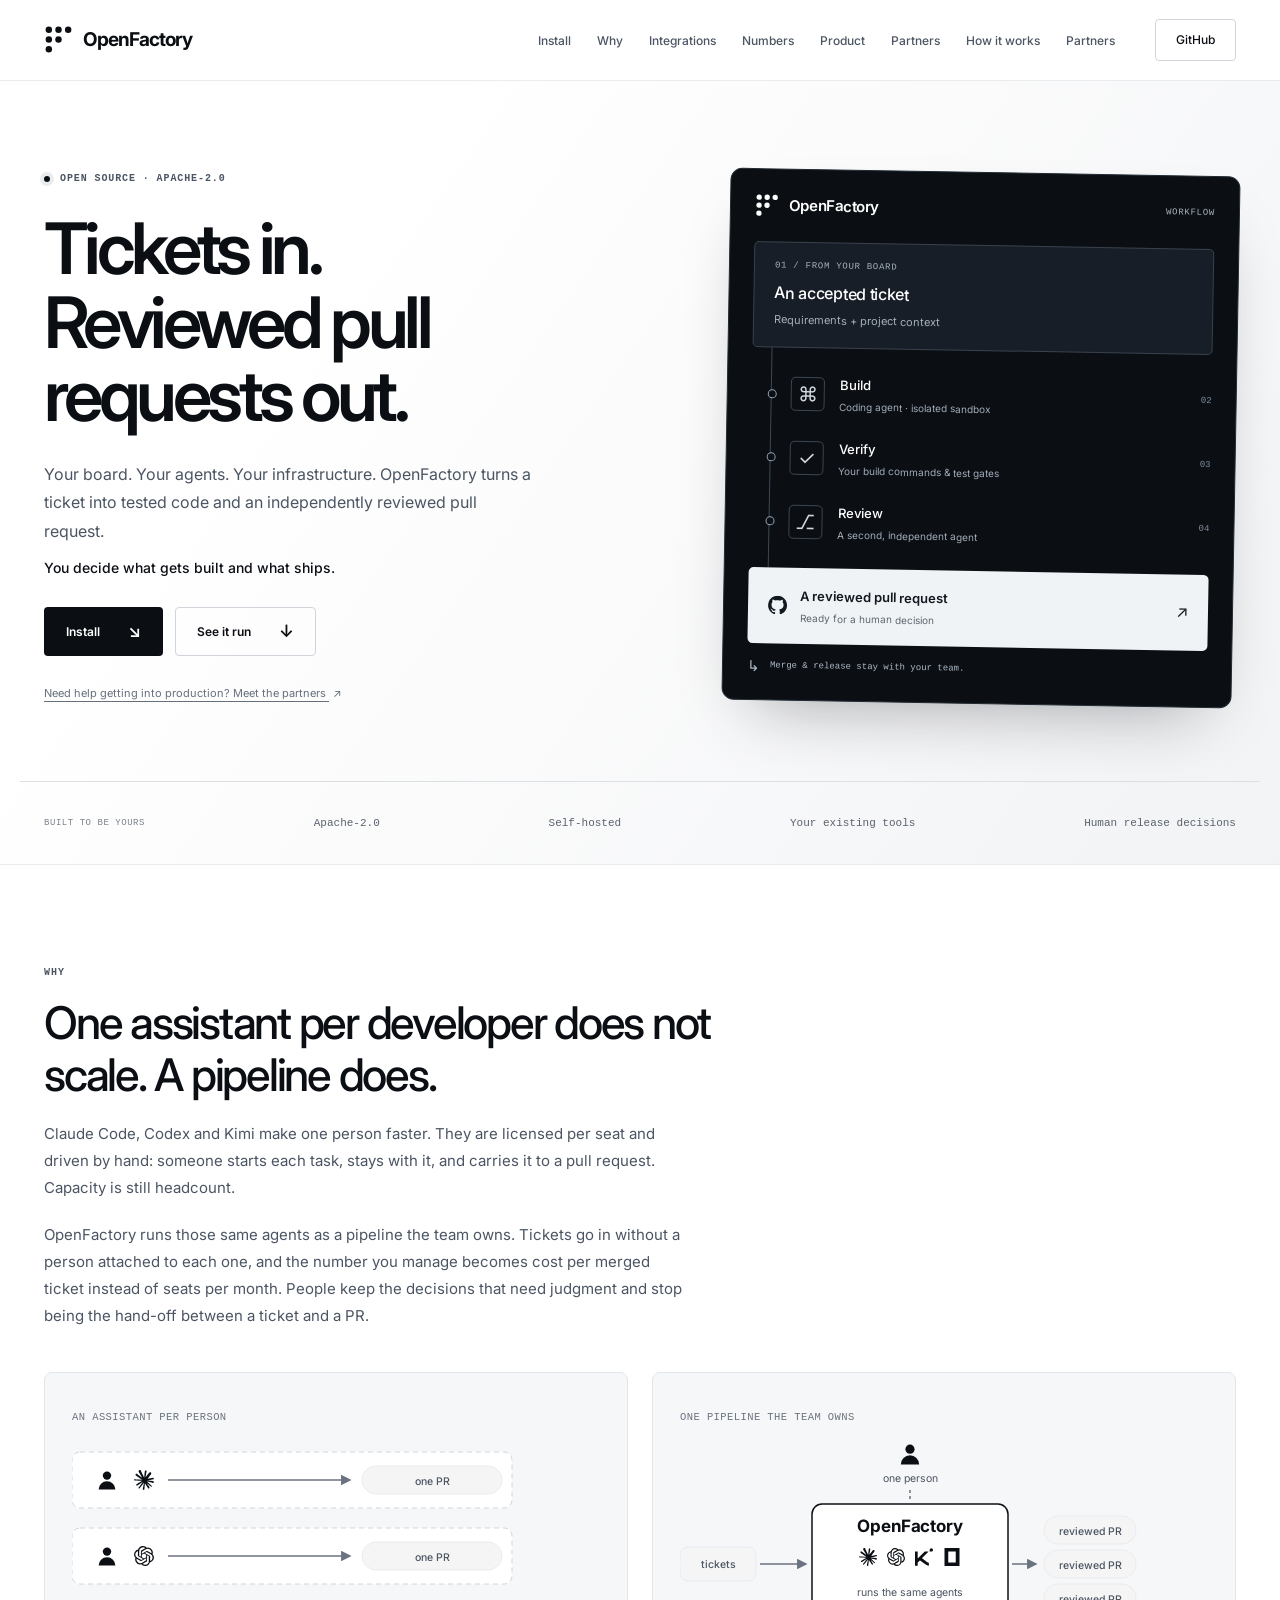
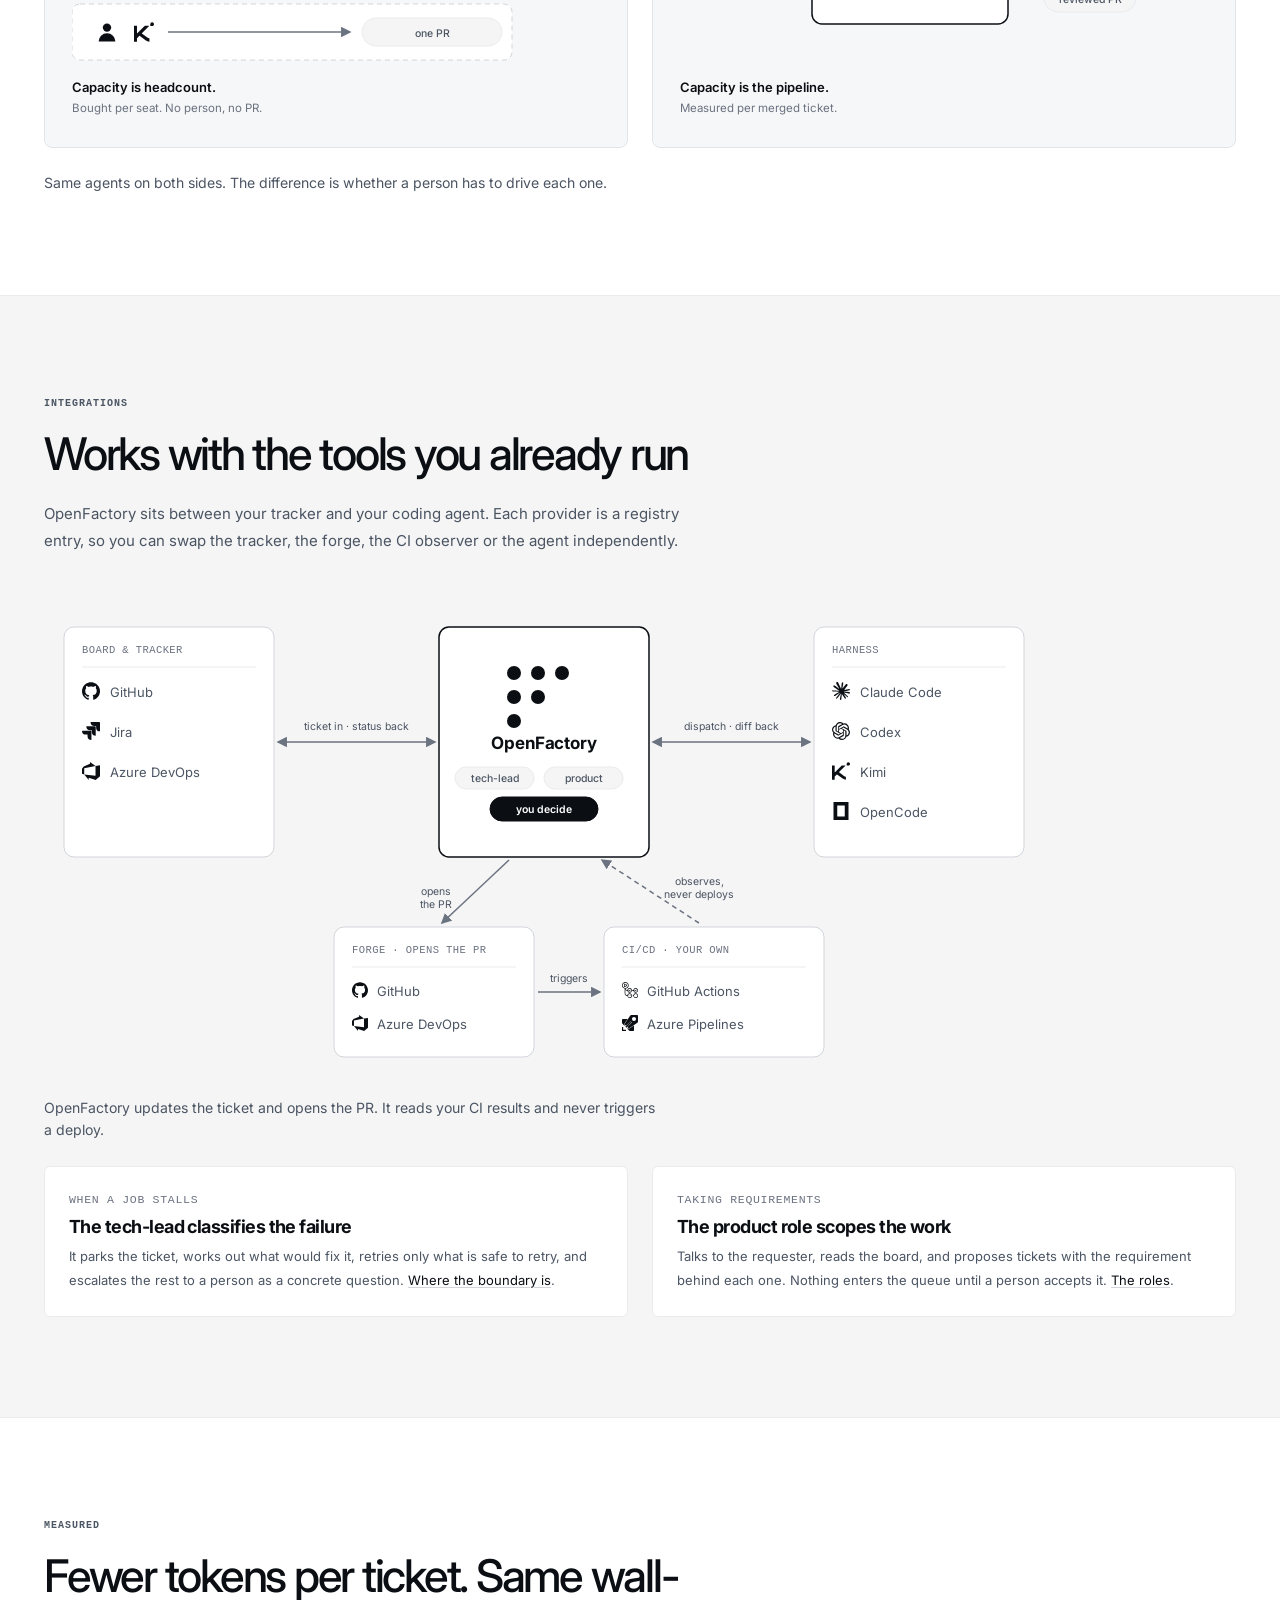
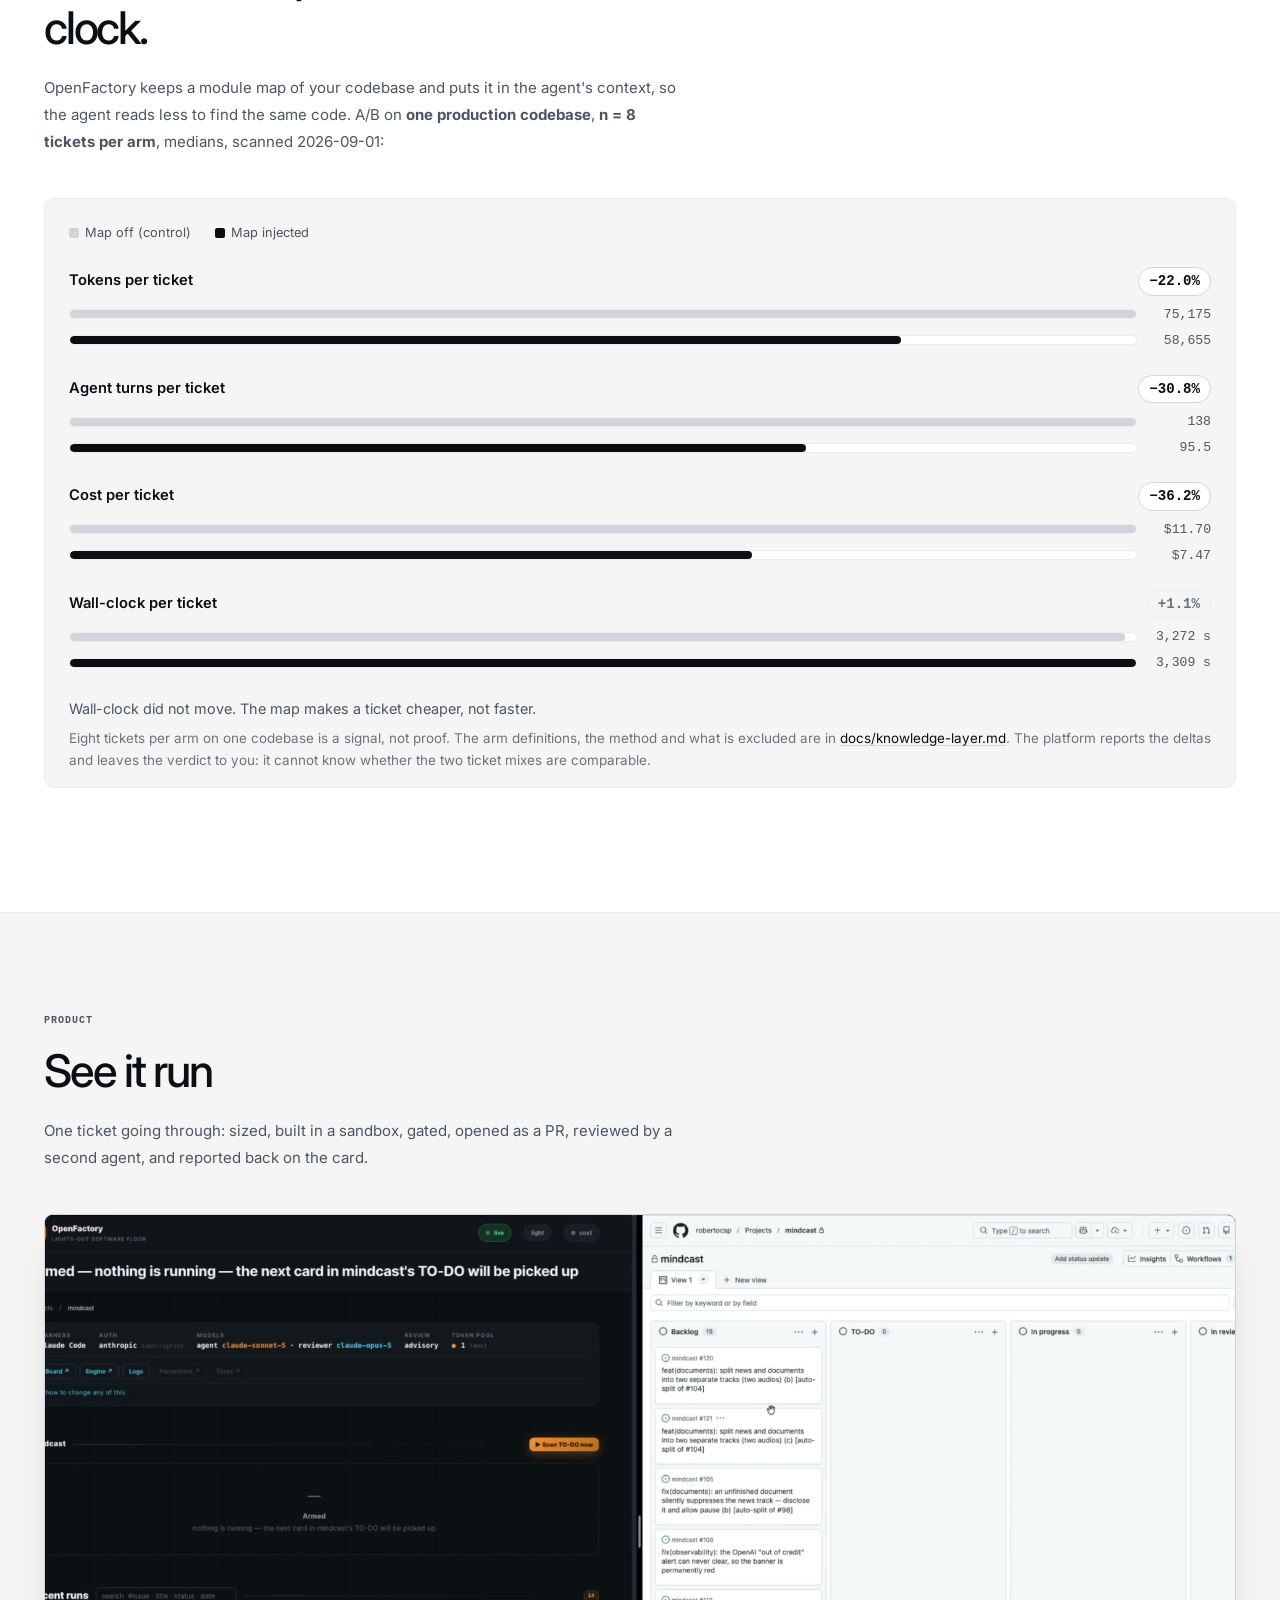
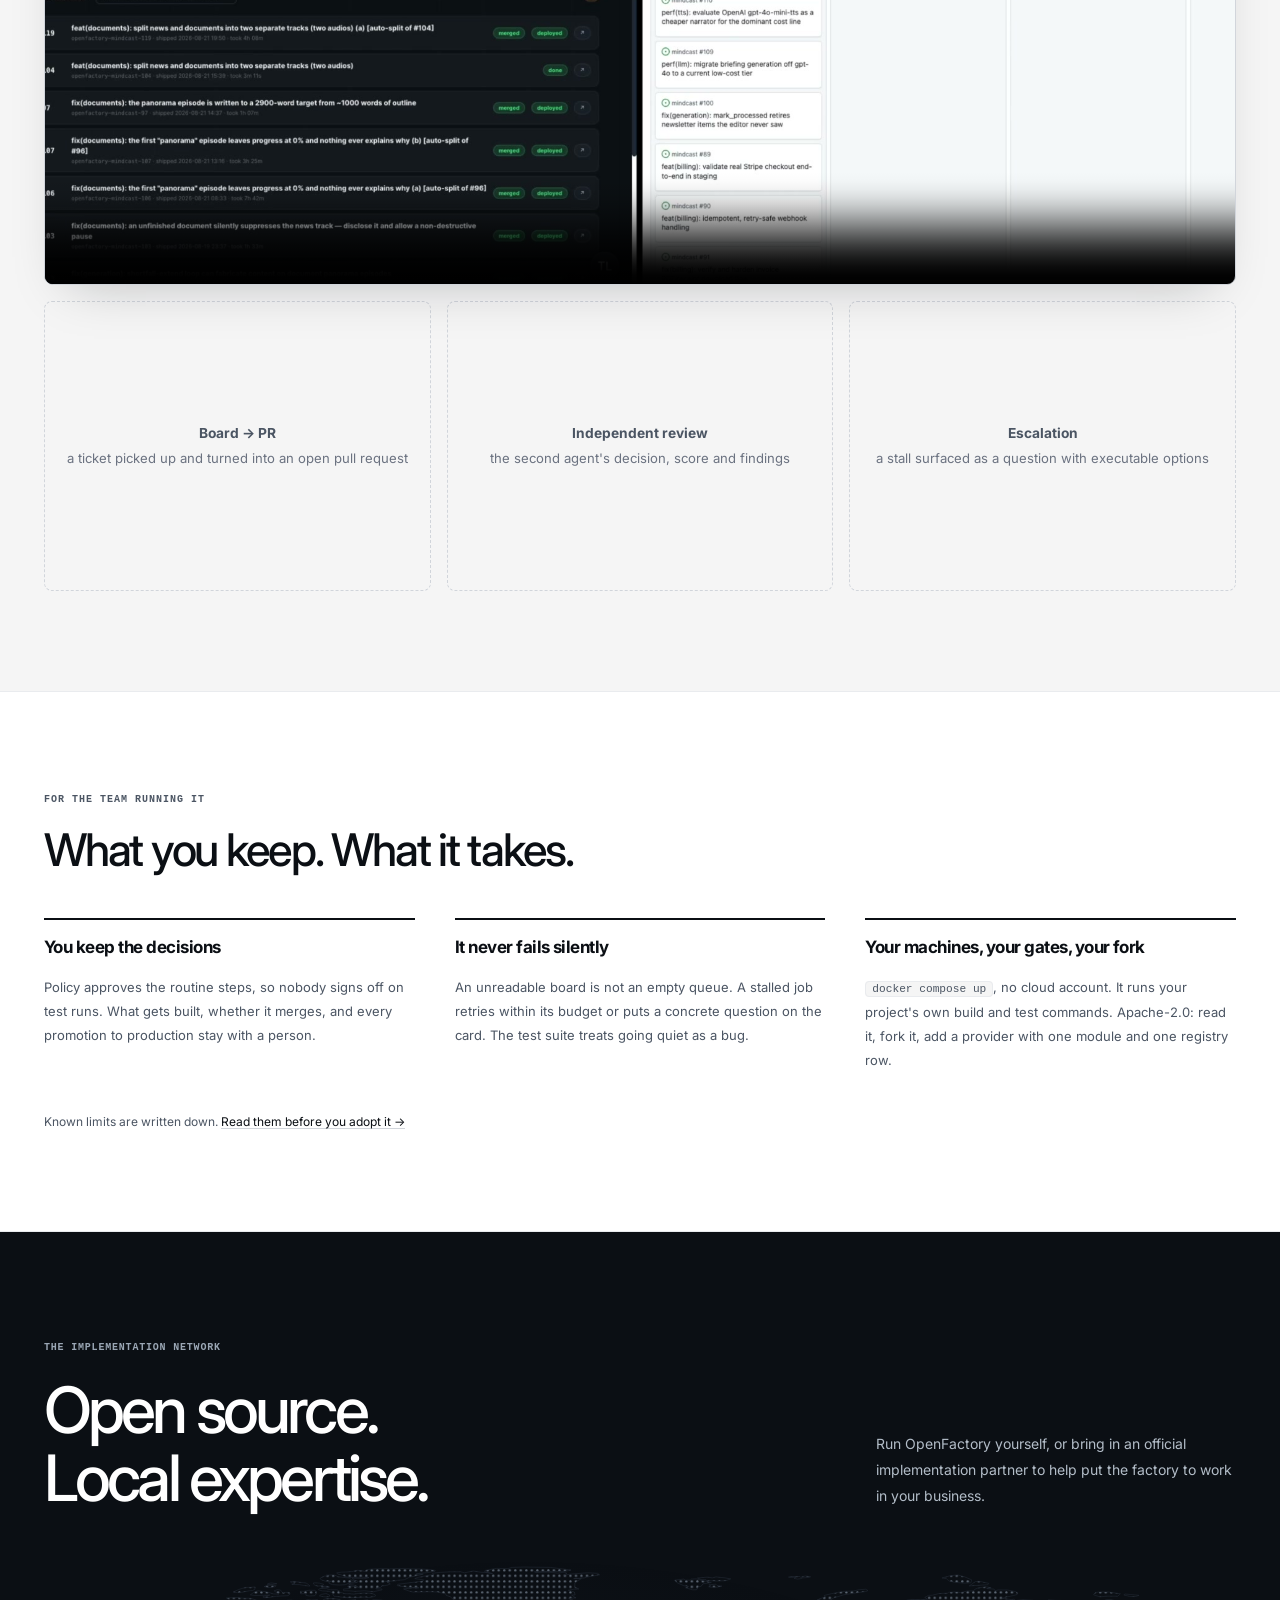
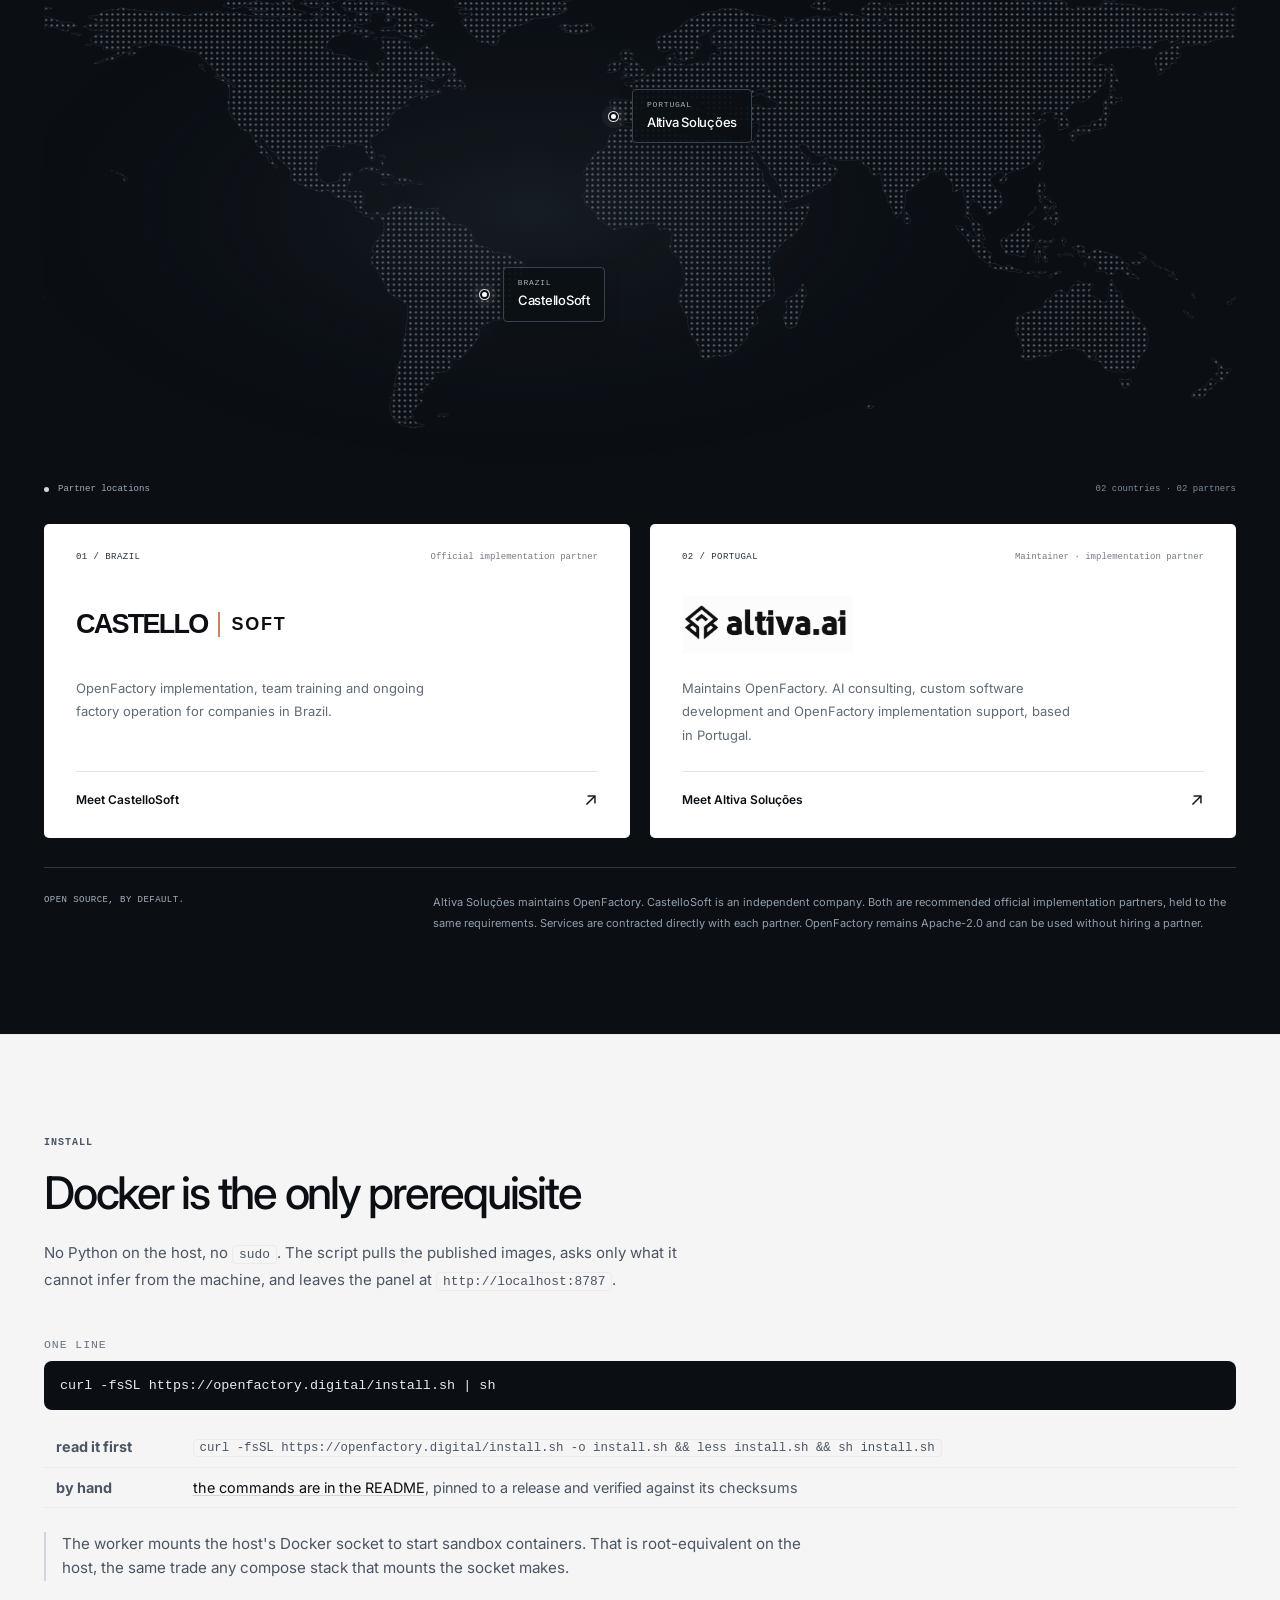
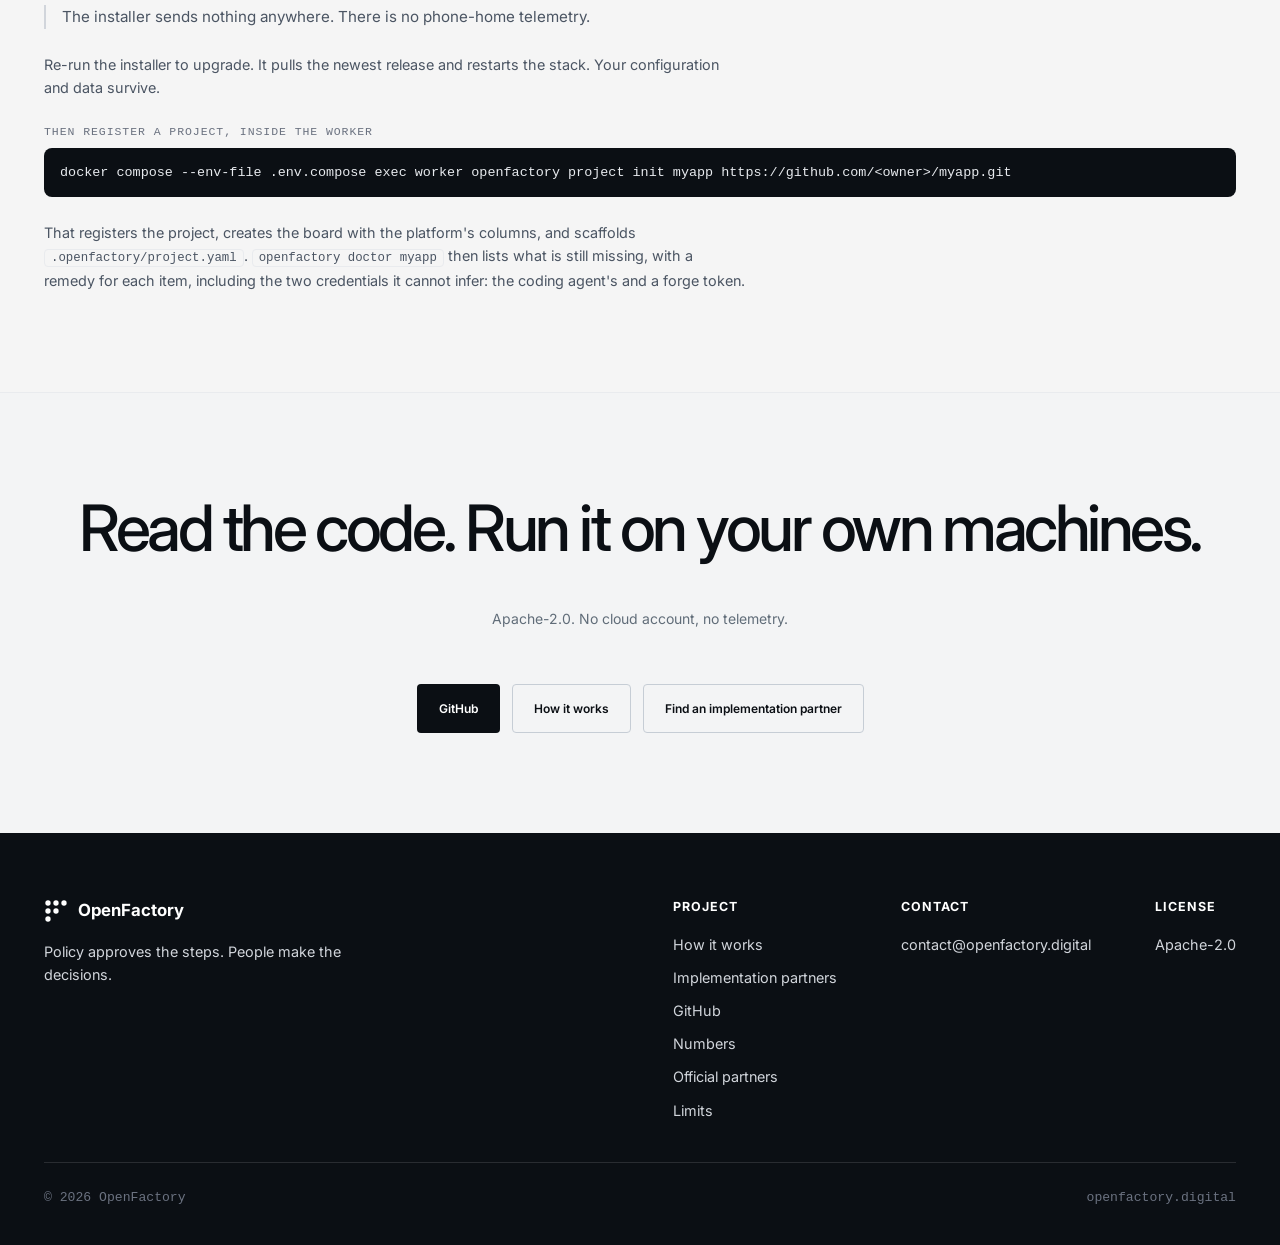
==== commit dcfd1fcd: "The homepage and READMEs say Altiva Soluções maintains OpenFactory The homepage partner section no l" ====
--- a/index.html
+++ b/index.html
@@ -536,11 +536,11 @@
           <div><span class="eyebrow">The implementation network</span><h2 id="partners-title">Open source.<br>Local expertise.</h2></div>
           <p>Run OpenFactory yourself, or bring in an official implementation partner to help put the factory to work in your business.</p>
         </div>
-        <div class="partner-map" role="img" aria-label="World map marking two independent official implementation partners: CastelloSoft in Brazil and Altiva Soluções in Portugal. Markers indicate countries, not office addresses.">
+        <div class="partner-map" role="img" aria-label="World map marking two official implementation partners: CastelloSoft in Brazil and Altiva Soluções, the OpenFactory maintainer, in Portugal. Markers indicate countries, not office addresses.">
           <img src="/assets/partners/world-map.svg" alt="" width="1080" height="465" loading="lazy">
           <div class="map-location map-brazil"><span class="map-pin"></span><div><span>BRAZIL</span><strong>CastelloSoft</strong></div></div>
           <div class="map-location map-portugal"><span class="map-pin"></span><div><span>PORTUGAL</span><strong>Altiva Soluções</strong></div></div>
-          <div class="map-caption"><span class="map-key" aria-hidden="true"></span> Partner locations <span>02 countries · 02 independent companies</span></div>
+          <div class="map-caption"><span class="map-key" aria-hidden="true"></span> Partner locations <span>02 countries · 02 partners</span></div>
         </div>
         <div class="partner-cards">
           <article class="partner-card">
@@ -550,13 +550,13 @@
             <a href="https://castellosoft.com.br/" target="_blank" rel="noopener">Meet CastelloSoft <span aria-hidden="true">↗</span></a>
           </article>
           <article class="partner-card">
-            <div class="partner-card-top"><span>02 / PORTUGAL</span><span>Official implementation partner</span></div>
+            <div class="partner-card-top"><span>02 / PORTUGAL</span><span>Maintainer · implementation partner</span></div>
             <div class="partner-brand"><img src="/assets/partners/altiva.svg" alt="Altiva Soluções" width="609" height="201" loading="lazy"></div>
-            <p>AI consulting, custom software development and OpenFactory implementation support, based in Portugal.</p>
+            <p>Maintains OpenFactory. AI consulting, custom software development and OpenFactory implementation support, based in Portugal.</p>
             <a href="https://altiva.ai/" target="_blank" rel="noopener">Meet Altiva Soluções <span aria-hidden="true">↗</span></a>
           </article>
         </div>
-        <div class="partner-independence"><span>OPEN SOURCE, BY DEFAULT.</span><p>CastelloSoft and Altiva Soluções are independent companies and recommended official implementation partners. Services are contracted directly with each partner. OpenFactory remains Apache-2.0 and can be used without hiring a partner.</p></div>
+        <div class="partner-independence"><span>OPEN SOURCE, BY DEFAULT.</span><p>Altiva Soluções maintains OpenFactory. CastelloSoft is an independent company. Both are recommended official implementation partners, held to the same requirements. Services are contracted directly with each partner. OpenFactory remains Apache-2.0 and can be used without hiring a partner.</p></div>
       </div>
     </section>
 
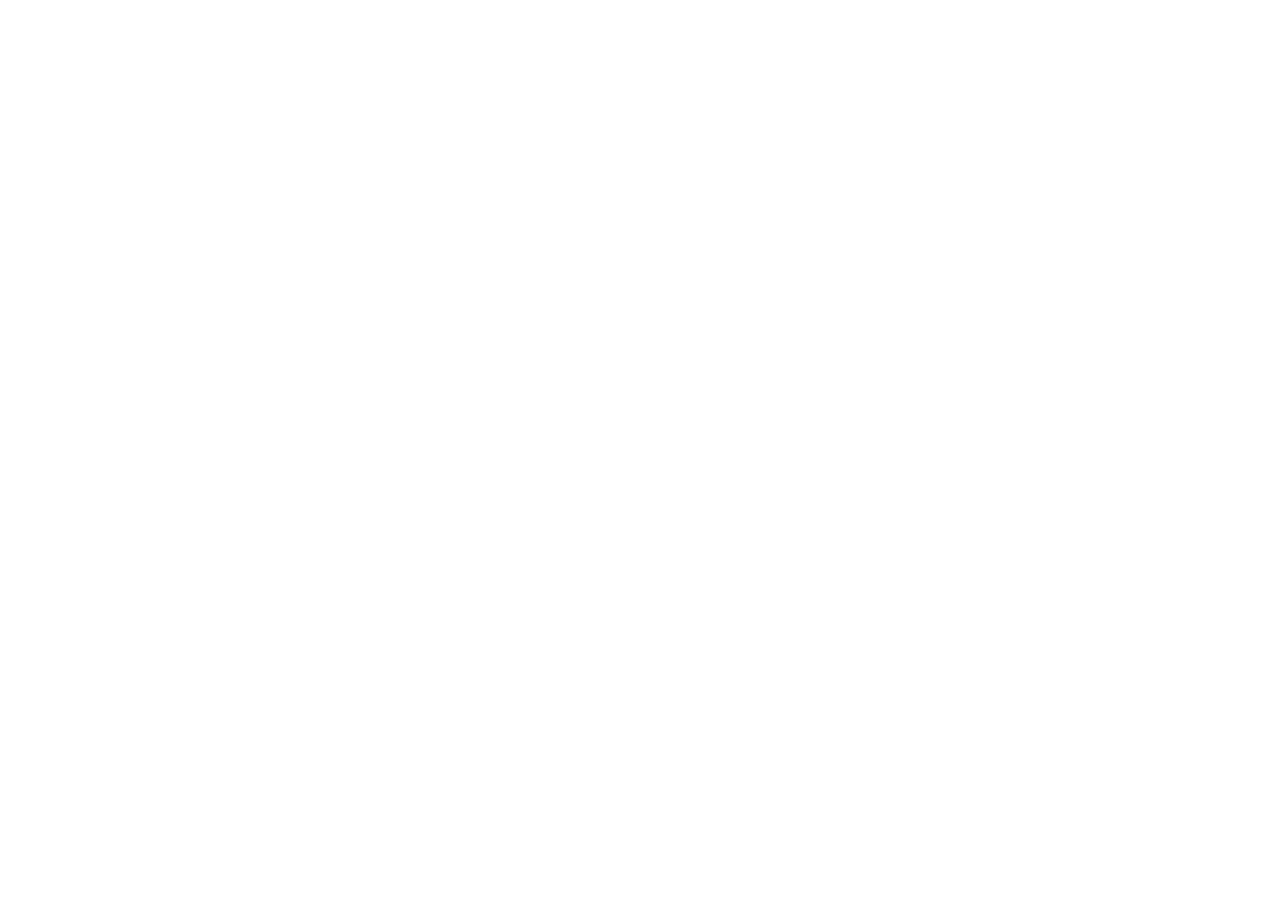
==== commit 3af0f571: "Every page of openfactory.digital sends its reader to BeeverForge; install.sh stays" ====
--- a/index.html
+++ b/index.html
@@ -3,715 +3,26 @@
 <head>
   <meta charset="UTF-8">
   <meta name="viewport" content="width=device-width, initial-scale=1.0">
-  <title>OpenFactory: tickets in, reviewed pull requests out</title>
-  <meta name="description" content="Open-source software factory. It takes tickets from GitHub, Jira or Azure DevOps, runs the coding agents you already use in a sandbox with your own test gates, and returns an independently reviewed pull request. Apache-2.0. Runs on your machines.">
-  <meta name="theme-color" content="#0B0F14">
-
+  <title>OpenFactory is now BeeverForge</title>
+  <!-- GitHub Pages cannot redirect a path, so every page of this site sends its reader to its
+       BeeverForge counterpart. install.sh is not redirected: it is OpenFactory 0.7's install and
+       upgrade command, and the installer workflow keeps it equal to the latest 0.7.x release's. -->
+  <meta http-equiv="refresh" content="0; url=https://beeverforge.com/">
+  <link rel="canonical" href="https://beeverforge.com/">
   <link rel="icon" type="image/png" sizes="32x32" href="/assets/favicons/favicon-32.png">
-  <link rel="icon" type="image/png" sizes="16x16" href="/assets/favicons/favicon-16.png">
-  <link rel="apple-touch-icon" href="/assets/favicons/app-icon-512.png">
-
-  <meta property="og:type" content="website">
-  <meta property="og:title" content="OpenFactory: tickets in, reviewed pull requests out">
-  <meta property="og:description" content="Open-source software factory. It takes tickets from GitHub, Jira or Azure DevOps, runs the coding agents you already use in a sandbox with your own test gates, and returns an independently reviewed pull request. Apache-2.0. Runs on your machines.">
-  <meta property="og:image" content="/assets/logos/logo-horizontal.png">
-  <meta property="og:url" content="https://openfactory.digital">
-  <meta name="twitter:card" content="summary_large_image">
-
-  <link rel="preconnect" href="https://fonts.googleapis.com">
-  <link rel="preconnect" href="https://fonts.gstatic.com" crossorigin>
-  <link href="https://fonts.googleapis.com/css2?family=Inter:wght@400;500;600;700&display=swap" rel="stylesheet">
-
-  <link rel="stylesheet" href="/assets/css/style.css">
-  <link rel="stylesheet" href="/assets/css/refresh.css">
+  <script>location.replace("https://beeverforge.com/");</script>
+  <style>
+    body { background: #0B0F14; color: #E6EDF3; font: 16px/1.6 system-ui, sans-serif;
+           max-width: 40rem; margin: 4rem auto; padding: 0 16px; }
+    a { color: #7CC4FF; }
+    code { overflow-wrap: anywhere; }
+  </style>
 </head>
-<body class="landing">
-
-  <!-- Shared icon sprite: referenced by every diagram on this page. -->
-  <svg style="display:none" aria-hidden="true">
-    <defs>
-      <symbol id="ic-github" viewBox="0 0 24 24"><path d="M12 .297c-6.63 0-12 5.373-12 12 0 5.303 3.438 9.8 8.205 11.385.6.113.82-.258.82-.577 0-.285-.01-1.04-.015-2.04-3.338.724-4.042-1.61-4.042-1.61C4.422 18.07 3.633 17.7 3.633 17.7c-1.087-.744.084-.729.084-.729 1.205.084 1.838 1.236 1.838 1.236 1.07 1.835 2.809 1.305 3.495.998.108-.776.417-1.305.76-1.605-2.665-.3-5.466-1.332-5.466-5.93 0-1.31.465-2.38 1.235-3.22-.135-.303-.54-1.523.105-3.176 0 0 1.005-.322 3.3 1.23.96-.267 1.98-.399 3-.405 1.02.006 2.04.138 3 .405 2.28-1.552 3.285-1.23 3.285-1.23.645 1.653.24 2.873.12 3.176.765.84 1.23 1.91 1.23 3.22 0 4.61-2.805 5.625-5.475 5.92.42.36.81 1.096.81 2.22 0 1.606-.015 2.896-.015 3.286 0 .315.21.69.825.57C20.565 22.092 24 17.592 24 12.297c0-6.627-5.373-12-12-12"/></symbol>
-      <symbol id="ic-jira" viewBox="0 0 24 24"><path d="M11.571 11.513H0a5.218 5.218 0 0 0 5.232 5.215h2.13v2.057A5.215 5.215 0 0 0 12.575 24V12.518a1.005 1.005 0 0 0-1.005-1.005zm5.723-5.756H5.736a5.215 5.215 0 0 0 5.215 5.214h2.129v2.058a5.218 5.218 0 0 0 5.215 5.214V6.758a1.001 1.001 0 0 0-1.001-1.001zM23.013 0H11.455a5.215 5.215 0 0 0 5.215 5.215h2.129v2.057A5.215 5.215 0 0 0 24 12.483V1.005A1.001 1.001 0 0 0 23.013 0Z"/></symbol>
-      <symbol id="ic-azuredevops" viewBox="0 0 24 24"><path d="M0 8.877L2.247 5.91l8.405-3.416V.022l7.37 5.393L2.966 8.338v8.225L0 15.707zm24-4.45v14.651l-5.753 4.9-9.303-3.057v3.056l-5.978-7.416 15.057 1.798V5.415z"/></symbol>
-      <symbol id="ic-githubactions" viewBox="0 0 24 24"><path d="M10.984 13.836a.5.5 0 0 1-.353-.146l-.745-.743a.5.5 0 1 1 .706-.708l.392.391 1.181-1.18a.5.5 0 0 1 .708.707l-1.535 1.533a.504.504 0 0 1-.354.146zm9.353-.147l1.534-1.532a.5.5 0 0 0-.707-.707l-1.181 1.18-.392-.391a.5.5 0 1 0-.706.708l.746.743a.497.497 0 0 0 .706-.001zM4.527 7.452l2.557-1.585A1 1 0 0 0 7.09 4.17L4.533 2.56A1 1 0 0 0 3 3.406v3.196a1.001 1.001 0 0 0 1.527.85zm2.03-2.436L4 6.602V3.406l2.557 1.61zM24 12.5c0 1.93-1.57 3.5-3.5 3.5a3.503 3.503 0 0 1-3.46-3h-2.08a3.503 3.503 0 0 1-3.46 3 3.502 3.502 0 0 1-3.46-3h-.558c-.972 0-1.85-.399-2.482-1.042V17c0 1.654 1.346 3 3 3h.04c.244-1.693 1.7-3 3.46-3 1.93 0 3.5 1.57 3.5 3.5S13.43 24 11.5 24a3.502 3.502 0 0 1-3.46-3H8c-2.206 0-4-1.794-4-4V9.899A5.008 5.008 0 0 1 0 5c0-2.757 2.243-5 5-5s5 2.243 5 5a5.005 5.005 0 0 1-4.952 4.998A2.482 2.482 0 0 0 7.482 12h.558c.244-1.693 1.7-3 3.46-3a3.502 3.502 0 0 1 3.46 3h2.08a3.503 3.503 0 0 1 3.46-3c1.93 0 3.5 1.57 3.5 3.5zm-15 8c0 1.378 1.122 2.5 2.5 2.5s2.5-1.122 2.5-2.5-1.122-2.5-2.5-2.5S9 19.122 9 20.5zM5 9c2.206 0 4-1.794 4-4S7.206 1 5 1 1 2.794 1 5s1.794 4 4 4zm9 3.5c0-1.378-1.122-2.5-2.5-2.5S9 11.122 9 12.5s1.122 2.5 2.5 2.5 2.5-1.122 2.5-2.5zm9 0c0-1.378-1.122-2.5-2.5-2.5S18 11.122 18 12.5s1.122 2.5 2.5 2.5 2.5-1.122 2.5-2.5zm-13 8a.5.5 0 1 0 1 0 .5.5 0 0 0-1 0zm2 0a.5.5 0 1 0 1 0 .5.5 0 0 0-1 0zm12 0c0 1.93-1.57 3.5-3.5 3.5a3.503 3.503 0 0 1-3.46-3.002c-.007.001-.013.005-.021.005l-.506.017h-.017a.5.5 0 0 1-.016-.999l.506-.017c.018-.002.035.006.052.007A3.503 3.503 0 0 1 20.5 17c1.93 0 3.5 1.57 3.5 3.5zm-1 0c0-1.378-1.122-2.5-2.5-2.5S18 19.122 18 20.5s1.122 2.5 2.5 2.5 2.5-1.122 2.5-2.5z"/></symbol>
-      <symbol id="ic-azurepipelines" viewBox="0 0 24 24"><path d="M1.7997 22.1998h4.2001V24H.0004v-6.0002h1.7993v4.2zM12.6229 9.8975l-7.6353 7.6353 1.4792 1.4792 7.6345-7.6362-1.4784-1.4783zM4.365 15.1793l-.391-.3908c-.5042-.5042-.5828-1.3004-.1869-1.8934l4.6036-6.8958H.9979c-.5513.0014-.9975.4487-.9975 1v5.5002l3.5021 3.6036.8625-.9238zM23.9996.9999v8.9306a2 2 0 0 1-.8893 1.6632l-12.2834 8.2005a.9999.9999 0 0 1-1.2622-.1246L8.04 18.1457c.3313-.3313 6.4656-6.4672 6.7684-6.7698l-2.1855-2.1855L5.8533 15.96l-1.5258-1.525a1.0001 1.0001 0 0 1-.1246-1.2623L12.4034.8893A2 2 0 0 1 14.0666 0h8.9331c.5522 0 .9999.4477.9999.9999zm-2.9997 5.0003c0-1.6567-1.343-2.9997-2.9997-2.9997s-2.9997 1.343-2.9997 2.9997 1.343 2.9997 2.9997 2.9997 2.9997-1.343 2.9997-2.9997zM10.272 20.4625c-.4008 0-.7776-.156-1.0609-.4392l-.368-.3679-.8435.8417 3.4996 3.4996h5.5003c.5522 0 .9999-.4477.9999-.9999v-7.3899L11.1045 20.21a1.4944 1.4944 0 0 1-.8325.2525z"/></symbol>
-      <symbol id="ic-claude" viewBox="0 0 24 24"><path d="m4.7144 15.9555 4.7174-2.6471.079-.2307-.079-.1275h-.2307l-.7893-.0486-2.6956-.0729-2.3375-.0971-2.2646-.1214-.5707-.1215-.5343-.7042.0546-.3522.4797-.3218.686.0608 1.5179.1032 2.2767.1578 1.6514.0972 2.4468.255h.3886l.0546-.1579-.1336-.0971-.1032-.0972L6.973 9.8356l-2.55-1.6879-1.3356-.9714-.7225-.4918-.3643-.4614-.1578-1.0078.6557-.7225.8803.0607.2246.0607.8925.686 1.9064 1.4754 2.4893 1.8336.3643.3035.1457-.1032.0182-.0728-.164-.2733-1.3539-2.4467-1.445-2.4893-.6435-1.032-.17-.6194c-.0607-.255-.1032-.4674-.1032-.7285L6.287.1335 6.6997 0l.9957.1336.419.3642.6192 1.4147 1.0018 2.2282 1.5543 3.0296.4553.8985.2429.8318.091.255h.1579v-.1457l.1275-1.706.2368-2.0947.2307-2.6957.0789-.7589.3764-.9107.7468-.4918.5828.2793.4797.686-.0668.4433-.2853 1.8517-.5586 2.9021-.3643 1.9429h.2125l.2429-.2429.9835-1.3053 1.6514-2.0643.7286-.8196.85-.9046.5464-.4311h1.0321l.759 1.1293-.34 1.1657-1.0625 1.3478-.8804 1.1414-1.2628 1.7-.7893 1.36.0729.1093.1882-.0183 2.8535-.607 1.5421-.2794 1.8396-.3157.8318.3886.091.3946-.3278.8075-1.967.4857-2.3072.4614-3.4364.8136-.0425.0304.0486.0607 1.5482.1457.6618.0364h1.621l3.0175.2247.7892.522.4736.6376-.079.4857-1.2142.6193-1.6393-.3886-3.825-.9107-1.3113-.3279h-.1822v.1093l1.0929 1.0686 2.0035 1.8092 2.5075 2.3314.1275.5768-.3218.4554-.34-.0486-2.2039-1.6575-.85-.7468-1.9246-1.621h-.1275v.17l.4432.6496 2.3436 3.5214.1214 1.0807-.17.3521-.6071.2125-.6679-.1214-1.3721-1.9246L14.38 17.959l-1.1414-1.9428-.1397.079-.674 7.2552-.3156.3703-.7286.2793-.6071-.4614-.3218-.7468.3218-1.4753.3886-1.9246.3157-1.53.2853-1.9004.17-.6314-.0121-.0425-.1397.0182-1.4328 1.9672-2.1796 2.9446-1.7243 1.8456-.4128.164-.7164-.3704.0667-.6618.4008-.5889 2.386-3.0357 1.4389-1.882.929-1.0868-.0062-.1579h-.0546l-6.3385 4.1164-1.1293.1457-.4857-.4554.0608-.7467.2307-.2429 1.9064-1.3114Z"/></symbol>
-      <symbol id="ic-openai" viewBox="0 0 24 24"><path d="M22.2819 9.8211a5.9847 5.9847 0 0 0-.5157-4.9108 6.0462 6.0462 0 0 0-6.5098-2.9A6.0651 6.0651 0 0 0 4.9807 4.1818a5.9847 5.9847 0 0 0-3.9977 2.9 6.0462 6.0462 0 0 0 .7427 7.0966 5.98 5.98 0 0 0 .511 4.9107 6.051 6.051 0 0 0 6.5146 2.9001A5.9847 5.9847 0 0 0 13.2599 24a6.0557 6.0557 0 0 0 5.7718-4.2058 5.9894 5.9894 0 0 0 3.9977-2.9001 6.0557 6.0557 0 0 0-.7475-7.0729zm-9.022 12.6081a4.4755 4.4755 0 0 1-2.8764-1.0408l.1419-.0804 4.7783-2.7582a.7948.7948 0 0 0 .3927-.6813v-6.7369l2.02 1.1686a.071.071 0 0 1 .038.052v5.5826a4.504 4.504 0 0 1-4.4945 4.4944zm-9.6607-4.1254a4.4708 4.4708 0 0 1-.5346-3.0137l.142.0852 4.783 2.7582a.7712.7712 0 0 0 .7806 0l5.8428-3.3685v2.3324a.0804.0804 0 0 1-.0332.0615L9.74 19.9502a4.4992 4.4992 0 0 1-6.1408-1.6464zM2.3408 7.8956a4.485 4.485 0 0 1 2.3655-1.9728V11.6a.7664.7664 0 0 0 .3879.6765l5.8144 3.3543-2.0201 1.1685a.0757.0757 0 0 1-.071 0l-4.8303-2.7865A4.504 4.504 0 0 1 2.3408 7.872zm16.5963 3.8558L13.1038 8.364 15.1192 7.2a.0757.0757 0 0 1 .071 0l4.8303 2.7913a4.4944 4.4944 0 0 1-.6765 8.1042v-5.6772a.79.79 0 0 0-.407-.667zm2.0107-3.0231l-.142-.0852-4.7735-2.7818a.7759.7759 0 0 0-.7854 0L9.409 9.2297V6.8974a.0662.0662 0 0 1 .0284-.0615l4.8303-2.7866a4.4992 4.4992 0 0 1 6.6802 4.66zM8.3065 12.863l-2.02-1.1638a.0804.0804 0 0 1-.038-.0567V6.0742a4.4992 4.4992 0 0 1 7.3757-3.4537l-.142.0805L8.704 5.459a.7948.7948 0 0 0-.3927.6813zm1.0976-2.3654l2.602-1.4998 2.6069 1.4998v2.9994l-2.5974 1.4997-2.6067-1.4997Z"/></symbol>
-      <symbol id="ic-kimi" viewBox="0 0 24 24"><path d="M21.765.351C22.998.351 24 1.353 24 2.586S22.998 4.82 21.765 4.82h-1.974c-.15 0-.26-.12-.26-.26V2.586A2.237 2.237 0 0 1 21.765.35M9.41 13.388l8.447-8.377c.16-.16.07-.471-.14-.471h-4.55s-.1.02-.14.06l-9.099 9.029c-.14.14-.35.02-.35-.21V4.81c0-.15-.1-.27-.221-.27H.22c-.12 0-.22.12-.22.27v18.57c0 .15.1.27.22.27h3.137c.12 0 .22-.12.22-.27v-3.79c0-.08.03-.16.08-.21l2.826-2.796c.07-.07.16-.08.241-.03l7.546 5.551a8.9 8.9 0 0 0 4.018 1.493c.12.01.23-.11.23-.27V19.76c0-.14-.08-.25-.19-.26a5.8 5.8 0 0 1-2.355-.942l-6.533-4.73c-.14-.09-.15-.32-.03-.441"/></symbol>
-      <symbol id="ic-opencode" viewBox="0 0 24 24"><path d="M22 24H2V0h20zM17 4.8H7v14.4h10z"/></symbol>
-      <symbol id="ic-person" viewBox="0 0 22 22"><circle cx="11" cy="6.6" r="4.2"/><path d="M2.6 20.6a8.4 8.4 0 0 1 16.8 0z"/></symbol>
-    </defs>
-  </svg>
-
-  <header class="site-header">
-    <div class="container">
-      <a href="#top" class="brand">
-        <img src="/assets/logos/icon.svg" alt="" width="26" height="26">
-        <span>OpenFactory</span>
-      </a>
-      <button class="nav-toggle" id="navToggle" type="button" aria-label="Toggle menu" aria-expanded="false" aria-controls="siteNav">
-        <span class="nav-toggle-bar"></span>
-        <span class="nav-toggle-bar"></span>
-        <span class="nav-toggle-bar"></span>
-      </button>
-      <nav class="site-nav" id="siteNav">
-        <div class="nav-links">
-          <ul>
-            <li><a href="#install">Install</a></li>
-            <li><a href="#capacity">Why</a></li>
-            <li><a href="#integrations">Integrations</a></li>
-            <li><a href="#numbers">Numbers</a></li>
-            <li><a href="#product">Product</a></li>
-            <li><a href="#partners">Partners</a></li>
-            <li><a href="/how-it-works.html">How it works</a></li>
-            <li><a href="/partners.html">Partners</a></li>
-          </ul>
-        </div>
-        <div class="nav-cta">
-          <a class="btn btn-secondary" href="https://github.com/Open-Factory-Digital/openfactory-core" target="_blank" rel="noopener">
-            GitHub
-          </a>
-        </div>
-      </nav>
-    </div>
-  </header>
-
-  <main id="top">
-
-    <!-- ============ HERO ============ -->
-    <section class="hero">
-      <div class="container hero-grid">
-        <div class="hero-copy">
-          <span class="eyebrow"><span class="open-dot" aria-hidden="true"></span> Open source · Apache-2.0</span>
-          <h1>Tickets in.<br>Reviewed pull<br>requests out.</h1>
-          <div class="lede"><p>Your board. Your agents. Your infrastructure. OpenFactory turns a ticket into tested code and an independently reviewed pull request.</p><p>You decide what gets built and what ships.</p></div>
-          <div class="hero-actions">
-            <a class="btn btn-primary" href="#install">Install <span aria-hidden="true">↘</span></a>
-            <a class="btn btn-secondary" href="#product">See it run <span aria-hidden="true">↓</span></a>
-          </div>
-          <a class="hero-partner-link" href="#partners">Need help getting into production? Meet the partners <span aria-hidden="true">↗</span></a>
-        </div>
-        <div class="factory-visual" role="img" aria-label="Illustrative workflow: an accepted ticket enters OpenFactory, is built in a sandbox, tested with the project's own gates and reviewed by an independent agent. A person decides whether to merge and release.">
-          <div class="factory-top"><span class="factory-wordmark"><img src="/assets/logos/icon-white.svg" alt="" width="24" height="24"> OpenFactory</span><span class="factory-top-label">WORKFLOW</span></div>
-          <div class="factory-input"><span class="micro-label">01 / FROM YOUR BOARD</span><strong>An accepted ticket</strong><span>Requirements + project context</span></div>
-          <div class="factory-track">
-            <div class="factory-stage"><span class="stage-icon" aria-hidden="true">⌘</span><div><strong>Build</strong><span>Coding agent · isolated sandbox</span></div><span class="stage-number">02</span></div>
-            <div class="factory-stage"><span class="stage-icon" aria-hidden="true">✓</span><div><strong>Verify</strong><span>Your build commands &amp; test gates</span></div><span class="stage-number">03</span></div>
-            <div class="factory-stage"><span class="stage-icon" aria-hidden="true">⎇</span><div><strong>Review</strong><span>A second, independent agent</span></div><span class="stage-number">04</span></div>
-          </div>
-          <div class="factory-output"><svg aria-hidden="true" width="19" height="19"><use href="#ic-github"/></svg><div><strong>A reviewed pull request</strong><span>Ready for a human decision</span></div><span aria-hidden="true">↗</span></div>
-          <div class="factory-boundary"><span aria-hidden="true">↳</span> Merge &amp; release stay with your team.</div>
-        </div>
-      </div>
-      <div class="container foundation-strip"><span>BUILT TO BE YOURS</span><span>Apache-2.0</span><span>Self-hosted</span><span>Your existing tools</span><span>Human release decisions</span></div>
-    </section>
-
-    <!-- ============ WHY: per-seat assistants vs a pipeline ============ -->
-    <section id="capacity">
-      <div class="container">
-        <div class="section-head">
-          <span class="eyebrow">Why</span>
-          <h2>One assistant per developer does not scale. A pipeline does.</h2>
-          <p>
-            Claude Code, Codex and Kimi make one person faster. They are licensed per seat and
-            driven by hand: someone starts each task, stays with it, and carries it to a pull
-            request. Capacity is still headcount.
-          </p>
-          <p>
-            OpenFactory runs those same agents as a pipeline the team owns. Tickets go in without
-            a person attached to each one, and the number you manage becomes cost per merged
-            ticket instead of seats per month. People keep the decisions that need judgment and
-            stop being the hand-off between a ticket and a PR.
-          </p>
-        </div>
-
-        <div class="compare-grid">
-          <div class="compare-panel">
-            <svg viewBox="0 0 460 320" role="img"
-                 aria-label="Three isolated lanes. Each has one person tied to one coding assistant producing one pull request, so capacity is headcount and it is bought by the seat.">
-              <defs>
-                <marker id="pa-arrow" viewBox="0 0 10 10" refX="8.5" refY="5" markerWidth="7" markerHeight="7" orient="auto-start-reverse">
-                  <polygon class="dg-arrowhead" points="0,0 10,5 0,10"/>
-                </marker>
-              </defs>
-
-              <text class="dg-eyebrow" x="0" y="20">AN ASSISTANT PER PERSON</text>
-
-              <rect class="dg-box dg-lane" x="0" y="52" width="440" height="56" rx="8"/>
-              <use href="#ic-person" x="24" y="69" width="22" height="22" class="dg-icon"/>
-              <use href="#ic-claude" x="62" y="70" width="20" height="20" class="dg-icon"/>
-              <line class="dg-line" x1="96" y1="80" x2="278" y2="80" marker-end="url(#pa-arrow)"/>
-              <rect class="dg-pill" x="290" y="66" width="140" height="28" rx="14"/>
-              <text class="dg-pill-text" x="360" y="84.5" text-anchor="middle">one PR</text>
-
-              <rect class="dg-box dg-lane" x="0" y="128" width="440" height="56" rx="8"/>
-              <use href="#ic-person" x="24" y="145" width="22" height="22" class="dg-icon"/>
-              <use href="#ic-openai" x="62" y="146" width="20" height="20" class="dg-icon"/>
-              <line class="dg-line" x1="96" y1="156" x2="278" y2="156" marker-end="url(#pa-arrow)"/>
-              <rect class="dg-pill" x="290" y="142" width="140" height="28" rx="14"/>
-              <text class="dg-pill-text" x="360" y="160.5" text-anchor="middle">one PR</text>
-
-              <rect class="dg-box dg-lane" x="0" y="204" width="440" height="56" rx="8"/>
-              <use href="#ic-person" x="24" y="221" width="22" height="22" class="dg-icon"/>
-              <use href="#ic-kimi" x="62" y="222" width="20" height="20" class="dg-icon"/>
-              <line class="dg-line" x1="96" y1="232" x2="278" y2="232" marker-end="url(#pa-arrow)"/>
-              <rect class="dg-pill" x="290" y="218" width="140" height="28" rx="14"/>
-              <text class="dg-pill-text" x="360" y="236.5" text-anchor="middle">one PR</text>
-
-              <text class="dg-foot" x="0" y="292">Capacity is headcount.</text>
-              <text class="dg-foot-sub" x="0" y="312">Bought per seat. No person, no PR.</text>
-            </svg>
-          </div>
-
-          <div class="compare-panel">
-            <svg viewBox="0 0 460 320" role="img"
-                 aria-label="The same assistants sit inside a single OpenFactory pipeline that takes tickets in and puts reviewed pull requests out, with one person overseeing the whole pipeline and cost measured per merged ticket.">
-              <defs>
-                <marker id="pb-arrow" viewBox="0 0 10 10" refX="8.5" refY="5" markerWidth="7" markerHeight="7" orient="auto-start-reverse">
-                  <polygon class="dg-arrowhead" points="0,0 10,5 0,10"/>
-                </marker>
-              </defs>
-
-              <text class="dg-eyebrow" x="0" y="20">ONE PIPELINE THE TEAM OWNS</text>
-
-              <use href="#ic-person" x="218" y="42" width="24" height="24" class="dg-icon"/>
-              <text class="dg-line-label" x="230" y="82" text-anchor="middle">one person</text>
-              <line class="dg-tether" x1="230" y1="90" x2="230" y2="102"/>
-
-              <rect class="dg-pill" x="0" y="147" width="76" height="34" rx="8"/>
-              <text class="dg-pill-text" x="38" y="168" text-anchor="middle">tickets</text>
-              <line class="dg-line" x1="80" y1="164" x2="126" y2="164" marker-end="url(#pb-arrow)"/>
-
-              <rect class="dg-box dg-box-hub" x="132" y="104" width="196" height="120" rx="10"/>
-              <text class="dg-hub-title" x="230" y="132" text-anchor="middle">OpenFactory</text>
-              <use href="#ic-claude" x="179" y="148" width="18" height="18" class="dg-icon"/>
-              <use href="#ic-openai" x="207" y="148" width="18" height="18" class="dg-icon"/>
-              <use href="#ic-kimi" x="235" y="148" width="18" height="18" class="dg-icon"/>
-              <use href="#ic-opencode" x="263" y="148" width="18" height="18" class="dg-icon"/>
-              <text class="dg-line-label" x="230" y="196" text-anchor="middle">runs the same agents</text>
-
-              <line class="dg-line" x1="332" y1="164" x2="356" y2="164" marker-end="url(#pb-arrow)"/>
-              <rect class="dg-pill" x="364" y="116" width="92" height="28" rx="14"/>
-              <text class="dg-pill-text" x="410" y="134.5" text-anchor="middle">reviewed PR</text>
-              <rect class="dg-pill" x="364" y="150" width="92" height="28" rx="14"/>
-              <text class="dg-pill-text" x="410" y="168.5" text-anchor="middle">reviewed PR</text>
-              <rect class="dg-pill" x="364" y="184" width="92" height="28" rx="14"/>
-              <text class="dg-pill-text" x="410" y="202.5" text-anchor="middle">reviewed PR</text>
-
-              <text class="dg-foot" x="0" y="292">Capacity is the pipeline.</text>
-              <text class="dg-foot-sub" x="0" y="312">Measured per merged ticket.</text>
-            </svg>
-          </div>
-        </div>
-
-        <p class="compare-caption">
-          Same agents on both sides. The difference is whether a person has to drive each one.
-        </p>
-      </div>
-    </section>
-
-    <!-- ============ INTEGRATIONS ============ -->
-    <section id="integrations" class="section-muted">
-      <div class="container">
-        <div class="section-head">
-          <span class="eyebrow">Integrations</span>
-          <h2>Works with the tools you already run</h2>
-          <p>
-            OpenFactory sits between your tracker and your coding agent. Each provider is a
-            registry entry, so you can swap the tracker, the forge, the CI observer or the agent
-            independently.
-          </p>
-        </div>
-
-        <figure class="diagram-figure">
-          <div class="diagram-scroll">
-            <svg width="1000" height="480" viewBox="0 0 1000 480" role="img"
-                 aria-label="OpenFactory sits between the board (GitHub, Jira or Azure DevOps) and the harness (Claude Code, Codex, Kimi or OpenCode). It writes the PR to the client's forge, then only watches their CI/CD (GitHub Actions or Azure Pipelines) and never triggers a deploy.">
-              <defs>
-                <marker id="dg-arrow" viewBox="0 0 10 10" refX="8.5" refY="5" markerWidth="7" markerHeight="7" orient="auto-start-reverse">
-                  <polygon class="dg-arrowhead" points="0,0 10,5 0,10"/>
-                </marker>
-              </defs>
-
-              <!-- Board & tracker -->
-              <rect class="dg-box" x="20" y="30" width="210" height="230" rx="10"/>
-              <text class="dg-eyebrow" x="38" y="56">BOARD &amp; TRACKER</text>
-              <line class="dg-hr" x1="38" y1="70" x2="212" y2="70"/>
-              <use href="#ic-github" x="38" y="85" width="18" height="18" class="dg-icon"/>
-              <text class="dg-row-label" x="66" y="100">GitHub</text>
-              <use href="#ic-jira" x="38" y="125" width="18" height="18" class="dg-icon"/>
-              <text class="dg-row-label" x="66" y="140">Jira</text>
-              <use href="#ic-azuredevops" x="38" y="165" width="18" height="18" class="dg-icon"/>
-              <text class="dg-row-label" x="66" y="180">Azure DevOps</text>
-
-              <!-- OpenFactory hub -->
-              <rect class="dg-box dg-box-hub" x="395" y="30" width="210" height="230" rx="10"/>
-              <g class="dg-icon">
-                <circle cx="470" cy="76" r="7"/><circle cx="494" cy="76" r="7"/><circle cx="518" cy="76" r="7"/>
-                <circle cx="470" cy="100" r="7"/><circle cx="494" cy="100" r="7"/>
-                <circle cx="470" cy="124" r="7"/>
-              </g>
-              <text class="dg-hub-title" x="500" y="152" text-anchor="middle">OpenFactory</text>
-              <rect class="dg-pill" x="411" y="170" width="79" height="22" rx="11"/>
-              <text class="dg-pill-text" x="450.5" y="184.5" text-anchor="middle">tech-lead</text>
-              <rect class="dg-pill" x="500" y="170" width="79" height="22" rx="11"/>
-              <text class="dg-pill-text" x="539.5" y="184.5" text-anchor="middle">product</text>
-              <rect class="dg-pill dg-pill-human" x="446" y="200" width="108" height="24" rx="12"/>
-              <text class="dg-pill-text dg-pill-human-text" x="500" y="215.5" text-anchor="middle">you decide</text>
-
-              <!-- Harness -->
-              <rect class="dg-box" x="770" y="30" width="210" height="230" rx="10"/>
-              <text class="dg-eyebrow" x="788" y="56">HARNESS</text>
-              <line class="dg-hr" x1="788" y1="70" x2="962" y2="70"/>
-              <use href="#ic-claude" x="788" y="85" width="18" height="18" class="dg-icon"/>
-              <text class="dg-row-label" x="816" y="100">Claude Code</text>
-              <use href="#ic-openai" x="788" y="125" width="18" height="18" class="dg-icon"/>
-              <text class="dg-row-label" x="816" y="140">Codex</text>
-              <use href="#ic-kimi" x="788" y="165" width="18" height="18" class="dg-icon"/>
-              <text class="dg-row-label" x="816" y="180">Kimi</text>
-              <use href="#ic-opencode" x="788" y="205" width="18" height="18" class="dg-icon"/>
-              <text class="dg-row-label" x="816" y="220">OpenCode</text>
-
-              <!-- Forge -->
-              <rect class="dg-box" x="290" y="330" width="200" height="130" rx="10"/>
-              <text class="dg-eyebrow" x="308" y="356">FORGE · OPENS THE PR</text>
-              <line class="dg-hr" x1="308" y1="370" x2="472" y2="370"/>
-              <use href="#ic-github" x="308" y="385" width="16" height="16" class="dg-icon"/>
-              <text class="dg-row-label" x="333" y="399">GitHub</text>
-              <use href="#ic-azuredevops" x="308" y="418" width="16" height="16" class="dg-icon"/>
-              <text class="dg-row-label" x="333" y="432">Azure DevOps</text>
-
-              <!-- CI/CD -->
-              <rect class="dg-box" x="560" y="330" width="220" height="130" rx="10"/>
-              <text class="dg-eyebrow" x="578" y="356">CI/CD · YOUR OWN</text>
-              <line class="dg-hr" x1="578" y1="370" x2="762" y2="370"/>
-              <use href="#ic-githubactions" x="578" y="385" width="16" height="16" class="dg-icon"/>
-              <text class="dg-row-label" x="603" y="399">GitHub Actions</text>
-              <use href="#ic-azurepipelines" x="578" y="418" width="16" height="16" class="dg-icon"/>
-              <text class="dg-row-label" x="603" y="432">Azure Pipelines</text>
-
-              <!-- Arrows: board <-> hub -->
-              <line class="dg-line" x1="234" y1="145" x2="391" y2="145" marker-start="url(#dg-arrow)" marker-end="url(#dg-arrow)"/>
-              <text class="dg-line-label" x="312.5" y="133" text-anchor="middle">ticket in · status back</text>
-
-              <!-- Arrows: hub <-> harness -->
-              <line class="dg-line" x1="609" y1="145" x2="766" y2="145" marker-start="url(#dg-arrow)" marker-end="url(#dg-arrow)"/>
-              <text class="dg-line-label" x="687.5" y="133" text-anchor="middle">dispatch · diff back</text>
-
-              <!-- Arrow: hub -> forge -->
-              <line class="dg-line" x1="465" y1="263" x2="398" y2="326" marker-end="url(#dg-arrow)"/>
-              <text class="dg-line-label" x="392" y="298" text-anchor="middle">opens</text>
-              <text class="dg-line-label" x="392" y="311" text-anchor="middle">the PR</text>
-
-              <!-- Arrow: forge -> ci/cd -->
-              <line class="dg-line" x1="494" y1="395" x2="556" y2="395" marker-end="url(#dg-arrow)"/>
-              <text class="dg-line-label" x="525" y="385" text-anchor="middle">triggers</text>
-
-              <!-- Arrow: ci/cd -> hub (observe only, dashed) -->
-              <line class="dg-line-observe" x1="655" y1="326" x2="558" y2="263" marker-end="url(#dg-arrow)"/>
-              <text class="dg-line-label" x="655" y="288" text-anchor="middle">observes,</text>
-              <text class="dg-line-label" x="655" y="301" text-anchor="middle">never deploys</text>
-            </svg>
-          </div>
-          <figcaption>
-            OpenFactory updates the ticket and opens the PR. It reads your CI results and never
-            triggers a deploy.
-          </figcaption>
-        </figure>
-
-        <div class="pipeline-branches">
-          <div class="branch-card">
-            <span class="branch-tag">when a job stalls</span>
-            <h3>The tech-lead classifies the failure</h3>
-            <p>
-              It parks the ticket, works out what would fix it, retries only what is safe to
-              retry, and escalates the rest to a person as a concrete question.
-              <a href="/how-it-works.html#autonomy">Where the boundary is</a>.
-            </p>
-          </div>
-          <div class="branch-card">
-            <span class="branch-tag">taking requirements</span>
-            <h3>The product role scopes the work</h3>
-            <p>
-              Talks to the requester, reads the board, and proposes tickets with the requirement
-              behind each one. Nothing enters the queue until a person accepts it.
-              <a href="/how-it-works.html#roles">The roles</a>.
-            </p>
-          </div>
-        </div>
-      </div>
-    </section>
-
-    <!-- ============ NUMBERS: the knowledge-map A/B ============ -->
-    <!-- SOURCES (openfactory-core, public tree):
-         · arm names `off` / `injected`: docs/knowledge-layer.md:578-582
-         · tokens as the headline measure, not cost: openfactory/api/metrics_view.py:151-155
-         · medians rather than means: openfactory/api/metrics_view.py:135-136
-         · no verdict computed by the readout: openfactory/api/metrics_view.py:157-160
-         · one repository, do not generalise: docs/knowledge-layer.md:600-603
-         · on by default since 2026-08-02: contracts/manifest.py:244, docs/adr/0035
-         · the four medians: live metrics table scanned 2026-09-01, n = 8 per arm.
-           docs/knowledge-layer.md carries the method; plan 03 C1 adds the table itself. -->
-    <section id="numbers">
-      <div class="container">
-        <div class="section-head">
-          <span class="eyebrow">Measured</span>
-          <h2>Fewer tokens per ticket. Same wall-clock.</h2>
-          <p>
-            OpenFactory keeps a module map of your codebase and puts it in the agent's context,
-            so the agent reads less to find the same code. A/B on <strong>one production
-            codebase</strong>, <strong>n&nbsp;=&nbsp;8 tickets per arm</strong>, medians, scanned
-            2026-09-01:
-          </p>
-        </div>
-
-        <div class="token-compare">
-          <div class="token-compare-legend">
-            <span class="legend-item"><span class="legend-swatch legend-without"></span>Map off (control)</span>
-            <span class="legend-item"><span class="legend-swatch legend-with"></span>Map injected</span>
-          </div>
-
-          <div class="token-metric">
-            <div class="token-metric-head">
-              <span class="token-metric-name">Tokens per ticket</span>
-              <span class="token-delta">−22.0%</span>
-            </div>
-            <div class="token-bar-row">
-              <div class="token-bar-track"><div class="token-bar-fill fill-without" style="width:100%"></div></div>
-              <span class="token-bar-value">75,175</span>
-            </div>
-            <div class="token-bar-row">
-              <div class="token-bar-track"><div class="token-bar-fill fill-with" style="width:78%"></div></div>
-              <span class="token-bar-value">58,655</span>
-            </div>
-          </div>
-
-          <div class="token-metric">
-            <div class="token-metric-head">
-              <span class="token-metric-name">Agent turns per ticket</span>
-              <span class="token-delta">−30.8%</span>
-            </div>
-            <div class="token-bar-row">
-              <div class="token-bar-track"><div class="token-bar-fill fill-without" style="width:100%"></div></div>
-              <span class="token-bar-value">138</span>
-            </div>
-            <div class="token-bar-row">
-              <div class="token-bar-track"><div class="token-bar-fill fill-with" style="width:69%"></div></div>
-              <span class="token-bar-value">95.5</span>
-            </div>
-          </div>
-
-          <!-- BEGIN cost-per-ticket (plan 03 Q1 — deletable as a unit) -->
-          <!-- The only absolute currency figures on the site. To withdraw them, delete everything
-               between the BEGIN and END sentinels; the page stays correct with three metrics. -->
-          <div class="token-metric">
-            <div class="token-metric-head">
-              <span class="token-metric-name">Cost per ticket</span>
-              <span class="token-delta">−36.2%</span>
-            </div>
-            <div class="token-bar-row">
-              <div class="token-bar-track"><div class="token-bar-fill fill-without" style="width:100%"></div></div>
-              <span class="token-bar-value">$11.70</span>
-            </div>
-            <div class="token-bar-row">
-              <div class="token-bar-track"><div class="token-bar-fill fill-with" style="width:64%"></div></div>
-              <span class="token-bar-value">$7.47</span>
-            </div>
-          </div>
-          <!-- END cost-per-ticket -->
-
-          <!-- Wall-clock is the one row where the treatment bar is longer, so the bars are
-               normalised to the larger value (3,309 s = 100%). -->
-          <div class="token-metric">
-            <div class="token-metric-head">
-              <span class="token-metric-name">Wall-clock per ticket</span>
-              <span class="token-delta token-delta-null">+1.1%</span>
-            </div>
-            <div class="token-bar-row">
-              <div class="token-bar-track"><div class="token-bar-fill fill-without" style="width:99%"></div></div>
-              <span class="token-bar-value">3,272 s</span>
-            </div>
-            <div class="token-bar-row">
-              <div class="token-bar-track"><div class="token-bar-fill fill-with" style="width:100%"></div></div>
-              <span class="token-bar-value">3,309 s</span>
-            </div>
-          </div>
-
-          <p class="token-compare-null">
-            Wall-clock did not move. The map makes a ticket cheaper, not faster.
-          </p>
-
-          <p class="token-compare-caveat">
-            Eight tickets per arm on one codebase is a signal, not proof. The arm definitions,
-            the method and what is excluded are in
-            <a href="https://github.com/Open-Factory-Digital/openfactory-core/blob/main/docs/knowledge-layer.md" target="_blank" rel="noopener">docs/knowledge-layer.md</a>.
-            The platform reports the deltas and leaves the verdict to you: it cannot know whether
-            the two ticket mixes are comparable.
-          </p>
-        </div>
-      </div>
-    </section>
-
-    <!-- ============ PRODUCT: video + screenshots ============ -->
-    <section id="product" class="section-muted">
-      <div class="container">
-        <div class="section-head">
-          <span class="eyebrow">Product</span>
-          <h2>See it run</h2>
-          <p>
-            One ticket going through: sized, built in a sandbox, gated, opened as a PR, reviewed by
-            a second agent, and reported back on the card.
-          </p>
-        </div>
-
-        <div class="media-video">
-          <video class="media-video-motion" controls muted loop playsinline preload="none" poster="assets/videos/openfactory-poster.jpg">
-            <source src="assets/videos/openfactory.mp4" type="video/mp4">
-          </video>
-          <img class="media-video-static" src="assets/videos/openfactory-poster.jpg" alt="OpenFactory dashboard and pipeline board">
-        </div>
-
-        <div class="screenshot-grid">
-          <!-- Replace each placeholder with <img src="..." alt="..."> once screenshots are ready. -->
-          <div class="screenshot-placeholder">
-            <span class="placeholder-label"><strong>Board → PR</strong>a ticket picked up and turned into an open pull request</span>
-          </div>
-          <div class="screenshot-placeholder">
-            <span class="placeholder-label"><strong>Independent review</strong>the second agent's decision, score and findings</span>
-          </div>
-          <div class="screenshot-placeholder">
-            <span class="placeholder-label"><strong>Escalation</strong>a stall surfaced as a question with executable options</span>
-          </div>
-        </div>
-      </div>
-    </section>
-
-    <!-- ============ FOR THE TEAM RUNNING IT ============ -->
-    <section id="for-developers">
-      <div class="container">
-        <div class="section-head">
-          <span class="eyebrow">For the team running it</span>
-          <h2>What you keep. What it takes.</h2>
-        </div>
-
-        <div class="feature-grid">
-          <div class="feature">
-            <h3>You keep the decisions</h3>
-            <p>
-              Policy approves the routine steps, so nobody signs off on test runs. What gets
-              built, whether it merges, and every promotion to production stay with a person.
-            </p>
-          </div>
-
-          <div class="feature">
-            <h3>It never fails silently</h3>
-            <p>
-              An unreadable board is not an empty queue. A stalled job retries within its budget
-              or puts a concrete question on the card. The test suite treats going quiet as a
-              bug.
-            </p>
-          </div>
-
-          <div class="feature">
-            <h3>Your machines, your gates, your fork</h3>
-            <p>
-              <code>docker compose up</code>, no cloud account. It runs your project's own build
-              and test commands. Apache-2.0: read it, fork it, add a provider with one module and
-              one registry row.
-            </p>
-          </div>
-        </div>
-
-        <p class="dev-footnote">
-          Known limits are written down.
-          <a href="/how-it-works.html#limits">Read them before you adopt it →</a>
-        </p>
-      </div>
-    </section>
-
-    <!-- ============ OFFICIAL IMPLEMENTATION PARTNERS ============ -->
-    <section class="partner-section" id="partners" aria-labelledby="partners-title">
-      <div class="container">
-        <div class="partner-heading">
-          <div><span class="eyebrow">The implementation network</span><h2 id="partners-title">Open source.<br>Local expertise.</h2></div>
-          <p>Run OpenFactory yourself, or bring in an official implementation partner to help put the factory to work in your business.</p>
-        </div>
-        <div class="partner-map" role="img" aria-label="World map marking two official implementation partners: CastelloSoft in Brazil and Altiva Soluções, the OpenFactory maintainer, in Portugal. Markers indicate countries, not office addresses.">
-          <img src="/assets/partners/world-map.svg" alt="" width="1080" height="465" loading="lazy">
-          <div class="map-location map-brazil"><span class="map-pin"></span><div><span>BRAZIL</span><strong>CastelloSoft</strong></div></div>
-          <div class="map-location map-portugal"><span class="map-pin"></span><div><span>PORTUGAL</span><strong>Altiva Soluções</strong></div></div>
-          <div class="map-caption"><span class="map-key" aria-hidden="true"></span> Partner locations <span>02 countries · 02 partners</span></div>
-        </div>
-        <div class="partner-cards">
-          <article class="partner-card">
-            <div class="partner-card-top"><span>01 / BRAZIL</span><span>Official implementation partner</span></div>
-            <div class="partner-brand castello-brand" aria-label="CastelloSoft"><span>CASTELLO</span><i aria-hidden="true"></i><span>SOFT</span></div>
-            <p>OpenFactory implementation, team training and ongoing factory operation for companies in Brazil.</p>
-            <a href="https://castellosoft.com.br/" target="_blank" rel="noopener">Meet CastelloSoft <span aria-hidden="true">↗</span></a>
-          </article>
-          <article class="partner-card">
-            <div class="partner-card-top"><span>02 / PORTUGAL</span><span>Maintainer · implementation partner</span></div>
-            <div class="partner-brand"><img src="/assets/partners/altiva.svg" alt="Altiva Soluções" width="609" height="201" loading="lazy"></div>
-            <p>Maintains OpenFactory. AI consulting, custom software development and OpenFactory implementation support, based in Portugal.</p>
-            <a href="https://altiva.ai/" target="_blank" rel="noopener">Meet Altiva Soluções <span aria-hidden="true">↗</span></a>
-          </article>
-        </div>
-        <div class="partner-independence"><span>OPEN SOURCE, BY DEFAULT.</span><p>Altiva Soluções maintains OpenFactory. CastelloSoft is an independent company. Both are recommended official implementation partners, held to the same requirements. Services are contracted directly with each partner. OpenFactory remains Apache-2.0 and can be used without hiring a partner.</p></div>
-      </div>
-    </section>
-
-    <!-- ============ INSTALL ============ -->
-    <!-- The one-liner is the same string as openfactory-core's README install block. Edit the
-         README first, then mirror it here. -->
-    <section id="install" class="section-muted">
-      <div class="container">
-        <div class="section-head">
-          <span class="eyebrow">Install</span>
-          <h2>Docker is the only prerequisite</h2>
-          <p>
-            No Python on the host, no <code>sudo</code>. The script pulls the published images,
-            asks only what it cannot infer from the machine, and leaves the panel at
-            <code>http://localhost:8787</code>.
-          </p>
-        </div>
-
-        <div class="code-block">
-          <span class="label">One line</span>
-          <pre>curl -fsSL https://openfactory.digital/install.sh | sh</pre>
-        </div>
-
-        <div class="table-scroll">
-          <table class="install-table">
-            <tbody>
-              <tr>
-                <td><strong>read it first</strong></td>
-                <td><code>curl -fsSL https://openfactory.digital/install.sh -o install.sh &amp;&amp; less install.sh &amp;&amp; sh install.sh</code></td>
-              </tr>
-              <tr>
-                <td><strong>by hand</strong></td>
-                <td>
-                  <a href="https://github.com/Open-Factory-Digital/openfactory-core#install" target="_blank" rel="noopener">the commands are in the README</a>,
-                  pinned to a release and verified against its checksums
-                </td>
-              </tr>
-            </tbody>
-          </table>
-        </div>
-
-        <p class="install-note">
-          The worker mounts the host's Docker socket to start sandbox containers. That is
-          root-equivalent on the host, the same trade any compose stack that mounts the socket
-          makes.
-        </p>
-        <p class="install-note">
-          The installer sends nothing anywhere. There is no phone-home telemetry.
-        </p>
-
-        <p class="install-after">
-          Re-run the installer to upgrade. It pulls the newest release and restarts the stack.
-          Your configuration and data survive.
-        </p>
-
-        <div class="code-block">
-          <span class="label">Then register a project, inside the worker</span>
-          <pre>docker compose --env-file .env.compose exec worker openfactory project init myapp https://github.com/&lt;owner&gt;/myapp.git</pre>
-        </div>
-        <p class="install-after">
-          That registers the project, creates the board with the platform's columns, and
-          scaffolds <code>.openfactory/project.yaml</code>.
-          <code>openfactory doctor myapp</code> then lists what is still missing, with a remedy
-          for each item, including the two credentials it cannot infer: the coding agent's and a
-          forge token.
-        </p>
-      </div>
-    </section>
-
-    <!-- ============ CTA ============ -->
-    <section class="cta-band">
-      <div class="container">
-        <h2>Read the code. Run it on your own machines.</h2>
-        <p>Apache-2.0. No cloud account, no telemetry.</p>
-        <div class="hero-actions">
-          <a class="btn btn-primary" href="https://github.com/Open-Factory-Digital/openfactory-core" target="_blank" rel="noopener">
-            GitHub
-          </a>
-          <a class="btn btn-secondary" href="/how-it-works.html">How it works</a>
-          <a class="btn btn-secondary" href="#partners">Find an implementation partner</a>
-        </div>
-      </div>
-    </section>
-
-  </main>
-
-  <footer class="site-footer">
-    <div class="container">
-      <div class="footer-grid">
-        <div>
-          <a href="#top" class="footer-brand">
-            <img src="/assets/logos/icon-white.svg" alt="" width="24" height="24">
-            <span>OpenFactory</span>
-          </a>
-          <p class="footer-tagline">
-            Policy approves the steps. People make the decisions.
-          </p>
-        </div>
-        <div class="footer-links">
-          <div class="footer-col">
-            <h4>Project</h4>
-            <ul>
-              <li><a href="/how-it-works.html">How it works</a></li>
-              <li><a href="/partners.html">Implementation partners</a></li>
-              <li><a href="https://github.com/Open-Factory-Digital/openfactory-core" target="_blank" rel="noopener">GitHub</a></li>
-              <li><a href="#numbers">Numbers</a></li>
-              <li><a href="#partners">Official partners</a></li>
-              <li><a href="/how-it-works.html#limits">Limits</a></li>
-            </ul>
-          </div>
-          <div class="footer-col">
-            <h4>Contact</h4>
-            <ul>
-              <li><a href="mailto:contact@openfactory.digital">contact@openfactory.digital</a></li>
-            </ul>
-          </div>
-          <div class="footer-col">
-            <h4>License</h4>
-            <ul>
-              <li>Apache-2.0</li>
-            </ul>
-          </div>
-        </div>
-      </div>
-      <div class="footer-bottom">
-        <span>© 2026 OpenFactory</span>
-        <span>openfactory.digital</span>
-      </div>
-    </div>
-  </footer>
-
-  <script>
-    (function () {
-      var toggle = document.getElementById('navToggle');
-      var nav = document.getElementById('siteNav');
-      if (!toggle || !nav) return;
-
-      function closeNav() {
-        nav.classList.remove('is-open');
-        toggle.setAttribute('aria-expanded', 'false');
-      }
-
-      toggle.addEventListener('click', function () {
-        var isOpen = nav.classList.toggle('is-open');
-        toggle.setAttribute('aria-expanded', isOpen ? 'true' : 'false');
-      });
-
-      nav.querySelectorAll('a').forEach(function (link) {
-        link.addEventListener('click', closeNav);
-      });
-
-      window.addEventListener('resize', function () {
-        if (window.innerWidth > 900) closeNav();
-      });
-    })();
-  </script>
+<body>
+  <h1>OpenFactory is now BeeverForge</h1>
+  <p>OpenFactory 0.7 is the last OpenFactory release: the project continues as BeeverForge.
+     This page has moved to <a href="https://beeverforge.com/">https://beeverforge.com/</a>.</p>
+  <p>OpenFactory 0.7's installer stays here, and receives the 0.7.x security patches:
+     <code>curl -fsSL https://openfactory.digital/install.sh | sh</code></p>
 </body>
 </html>
